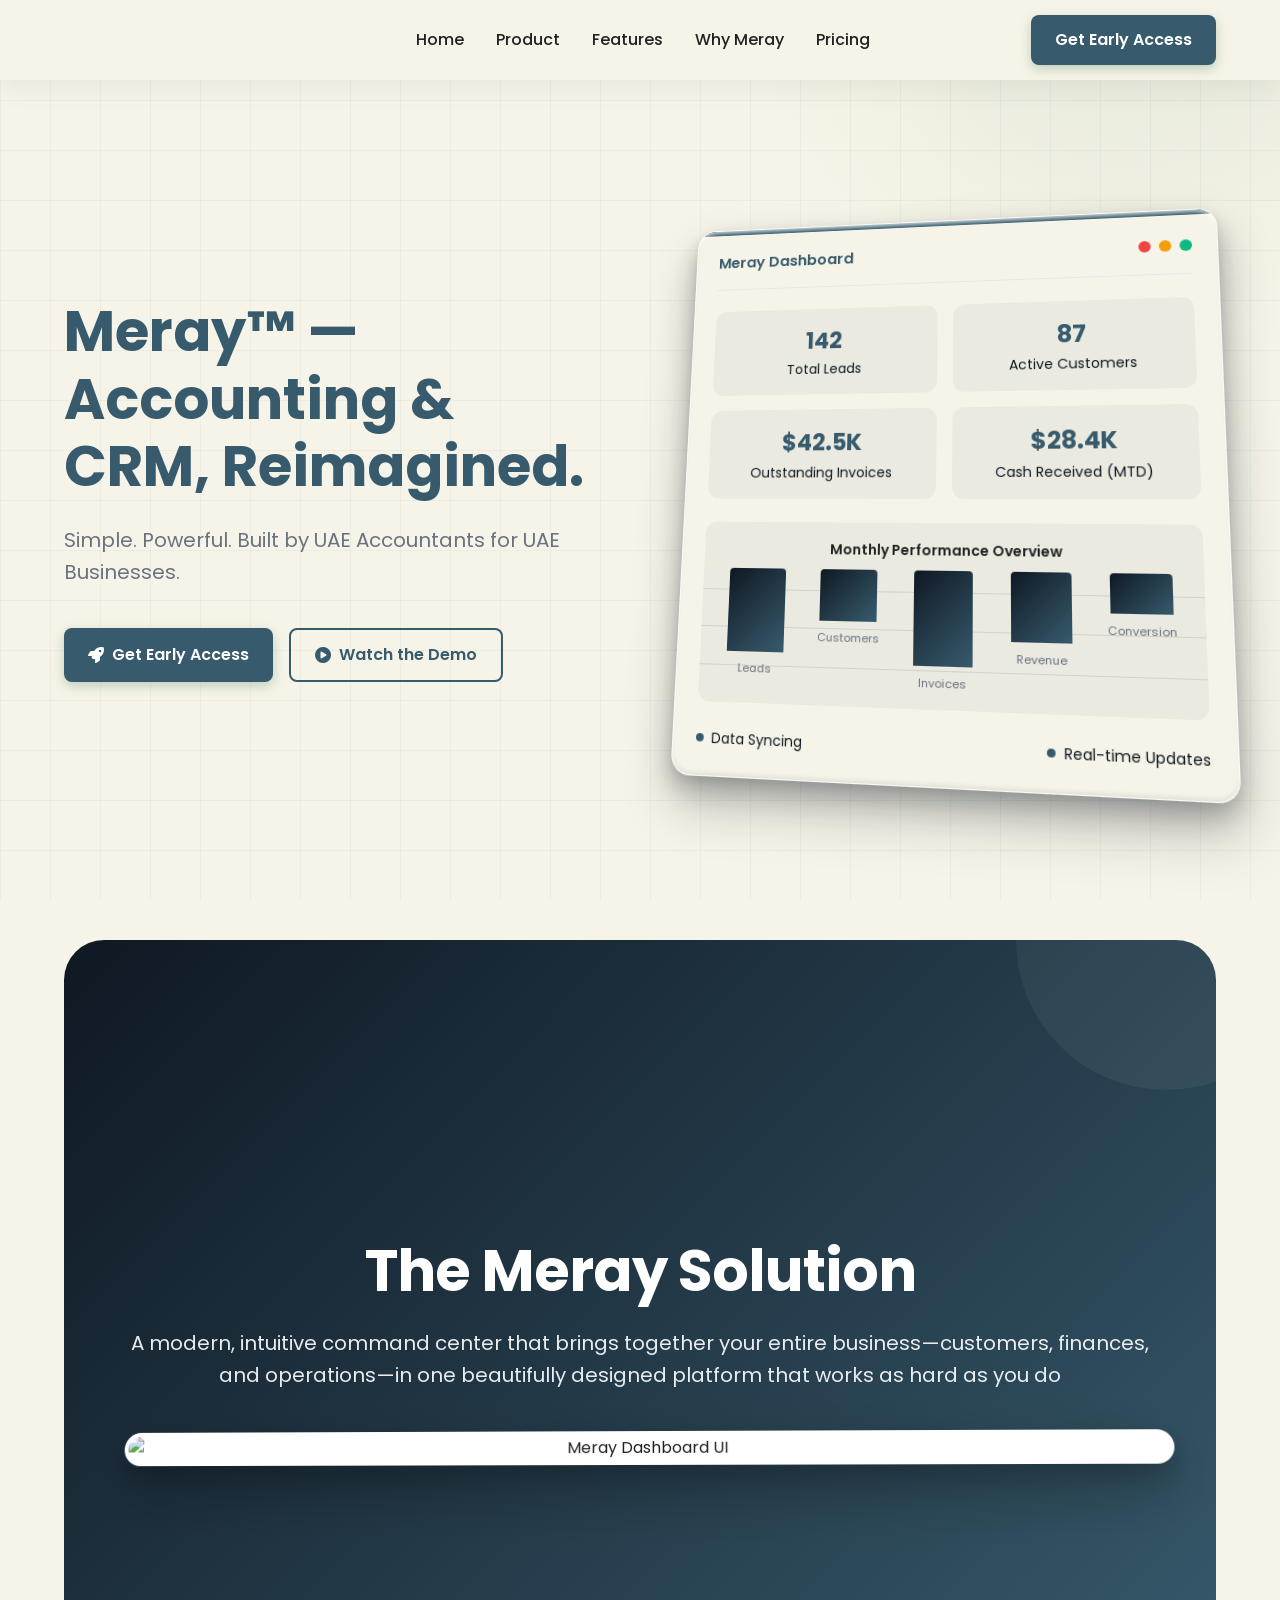
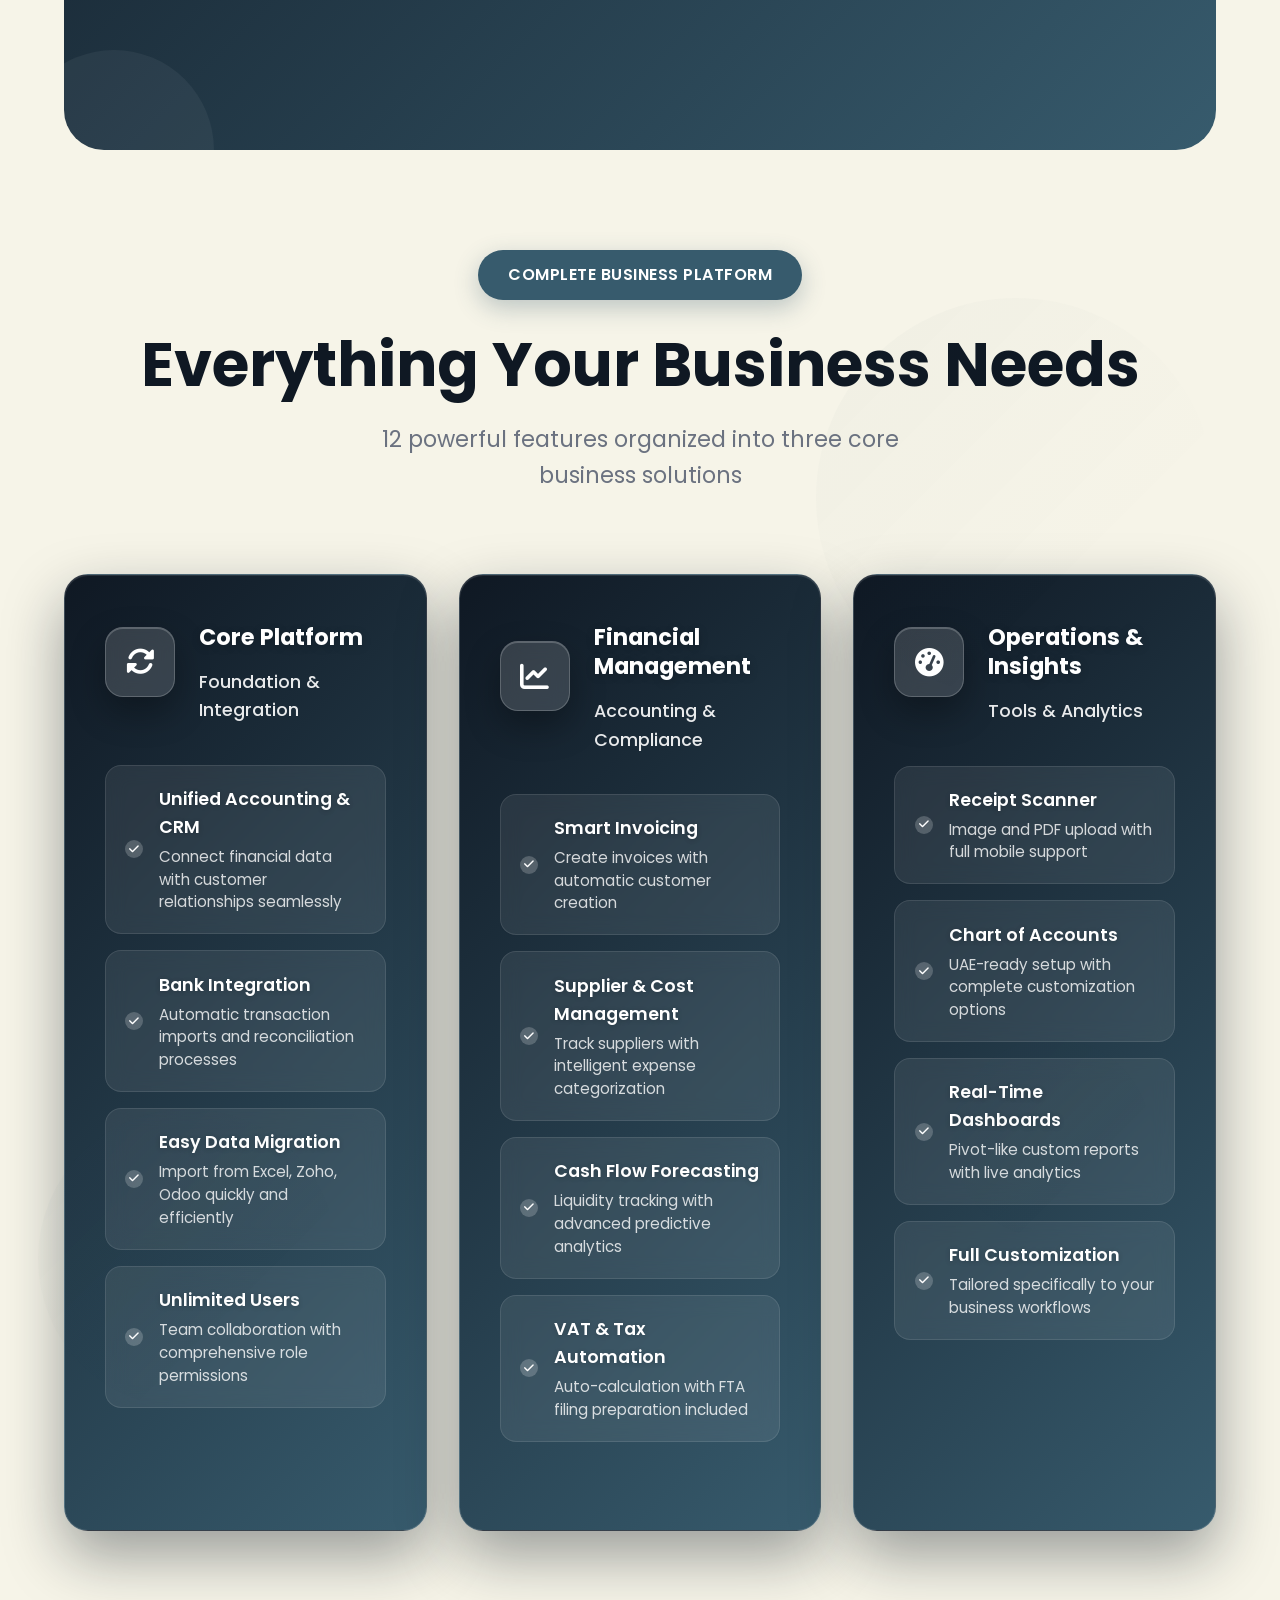
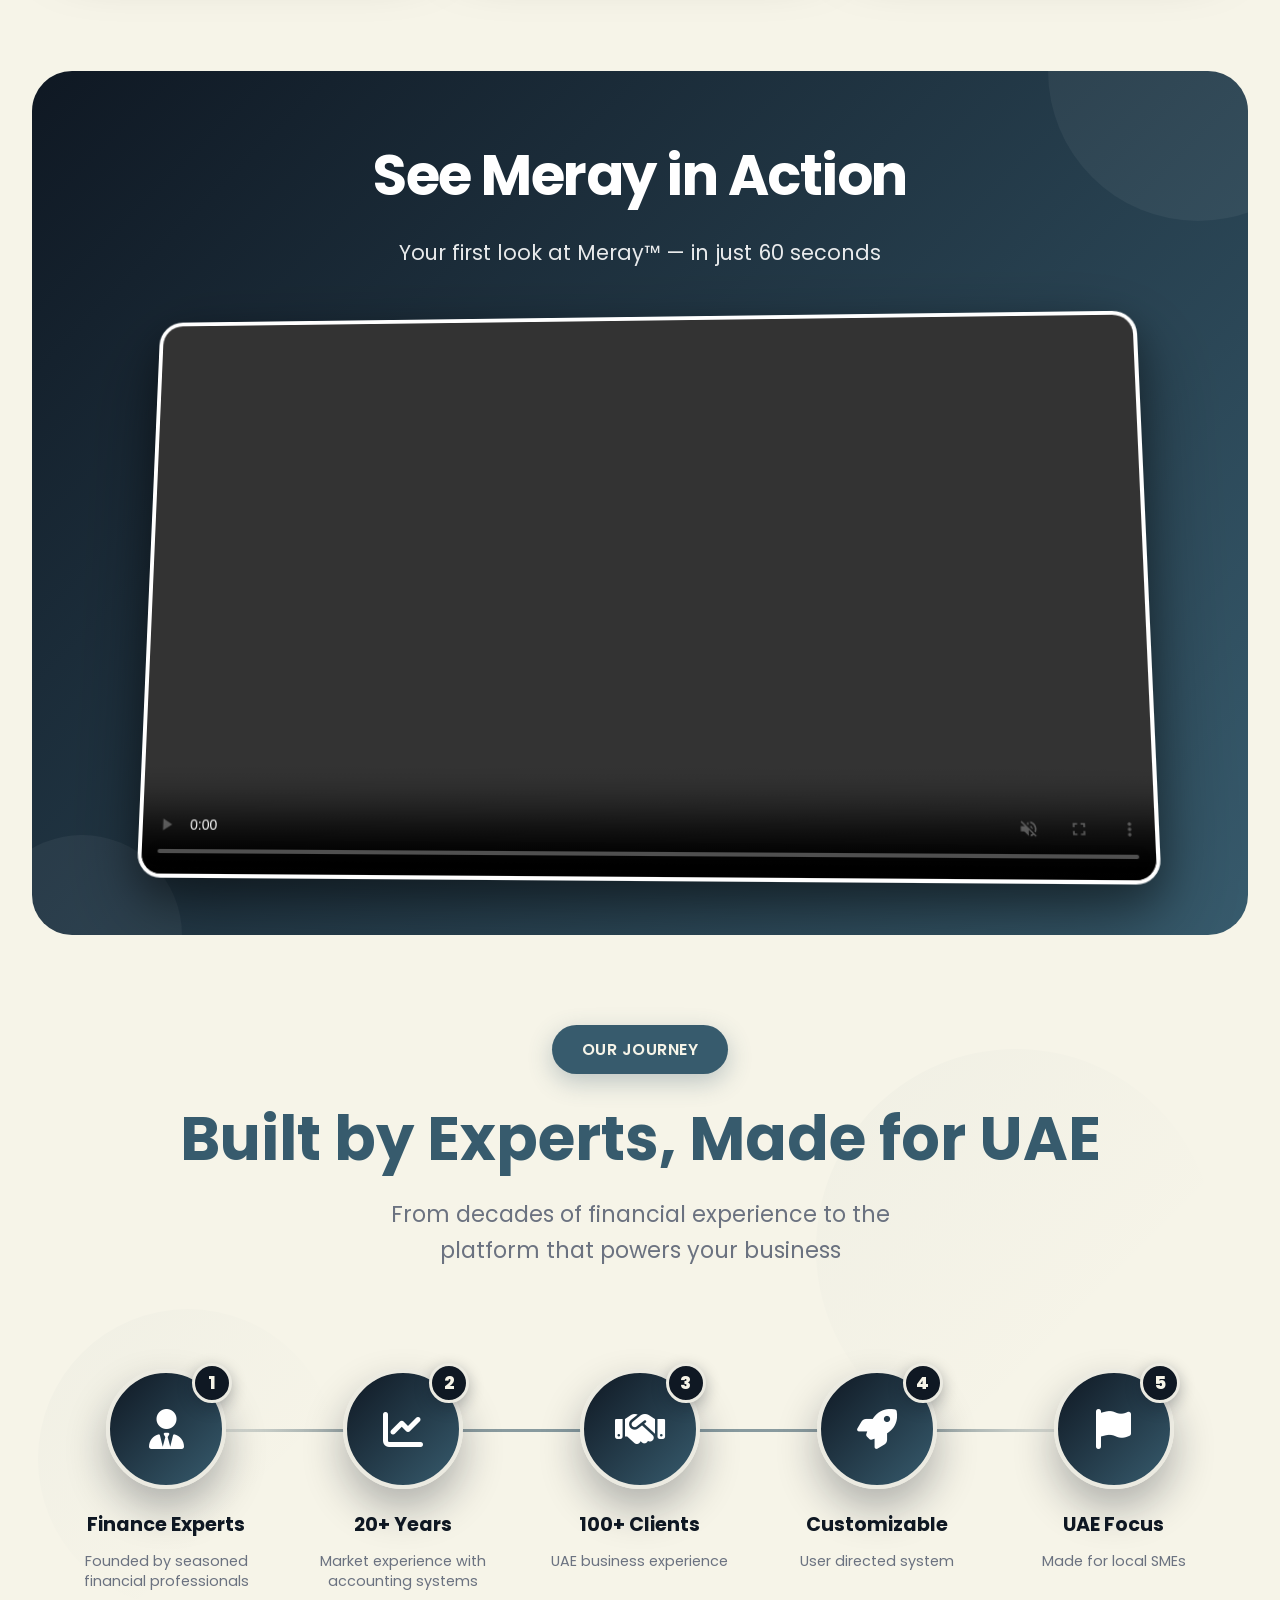
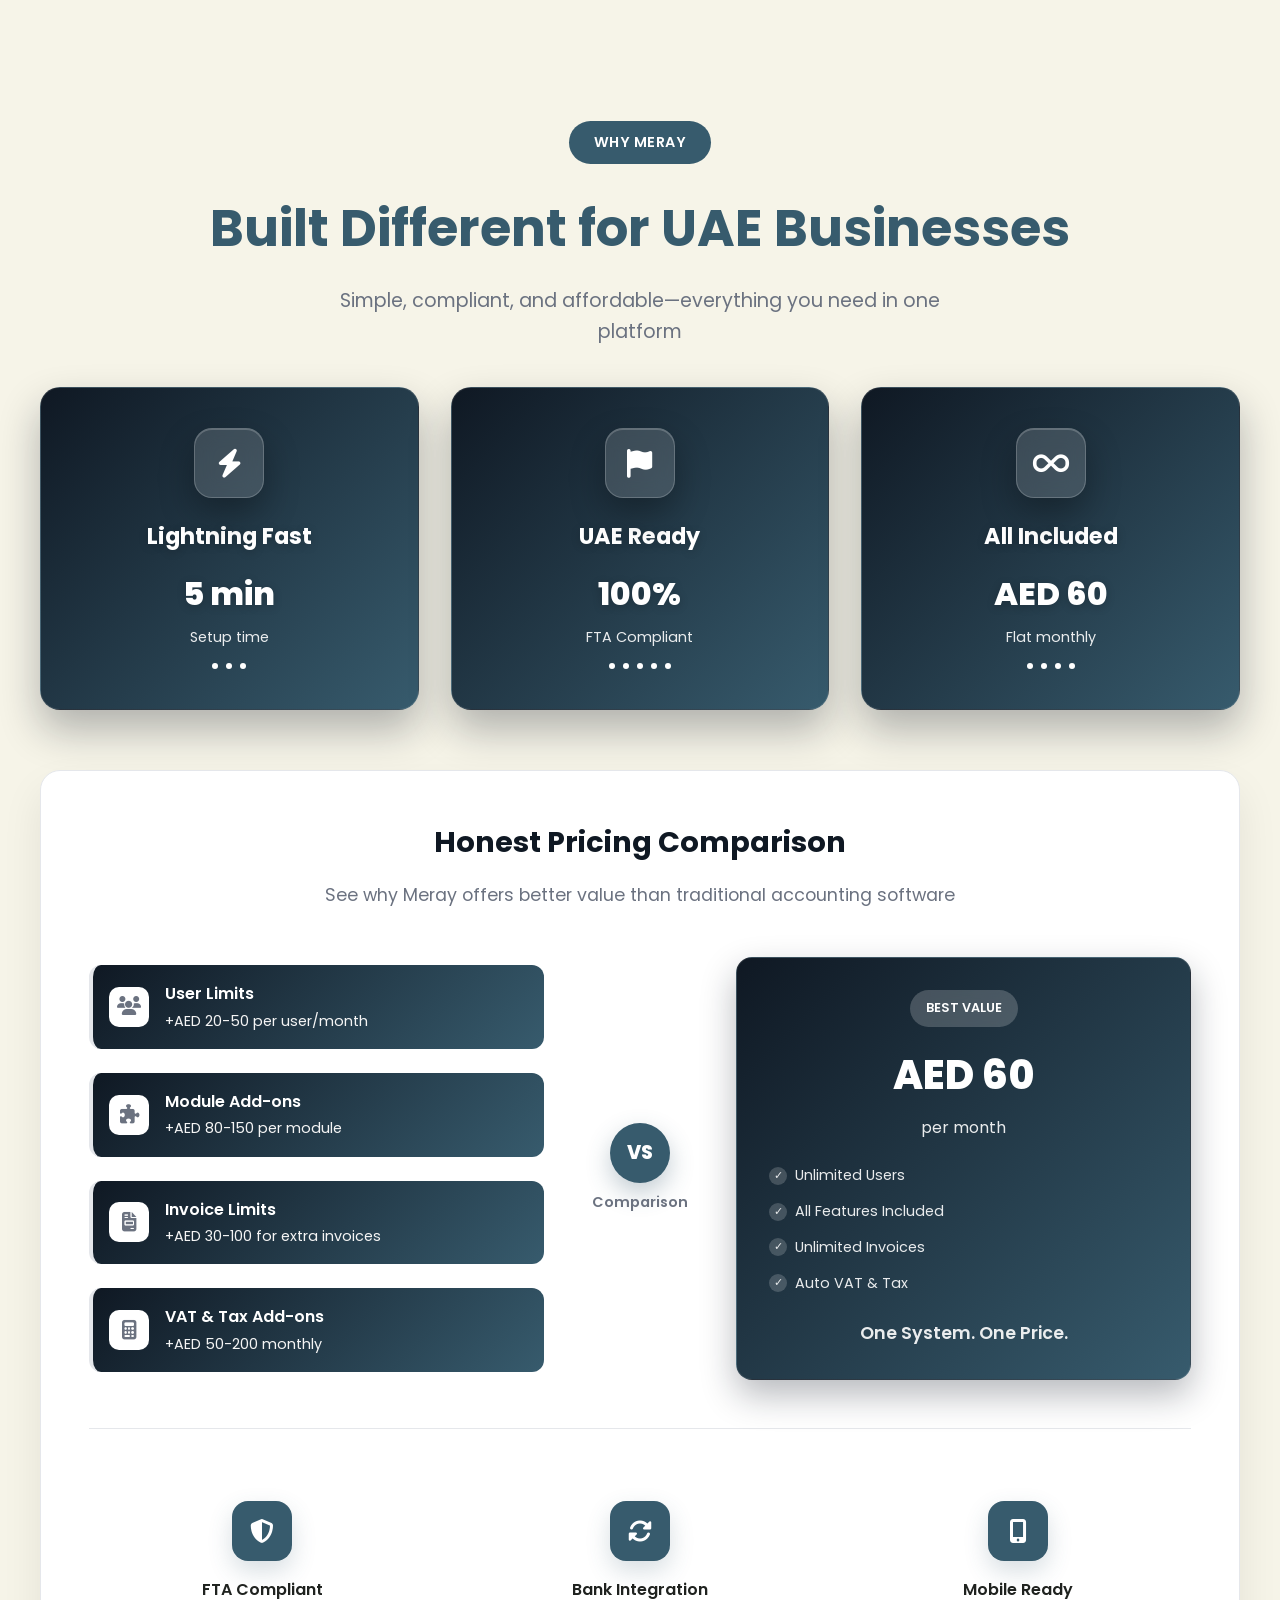
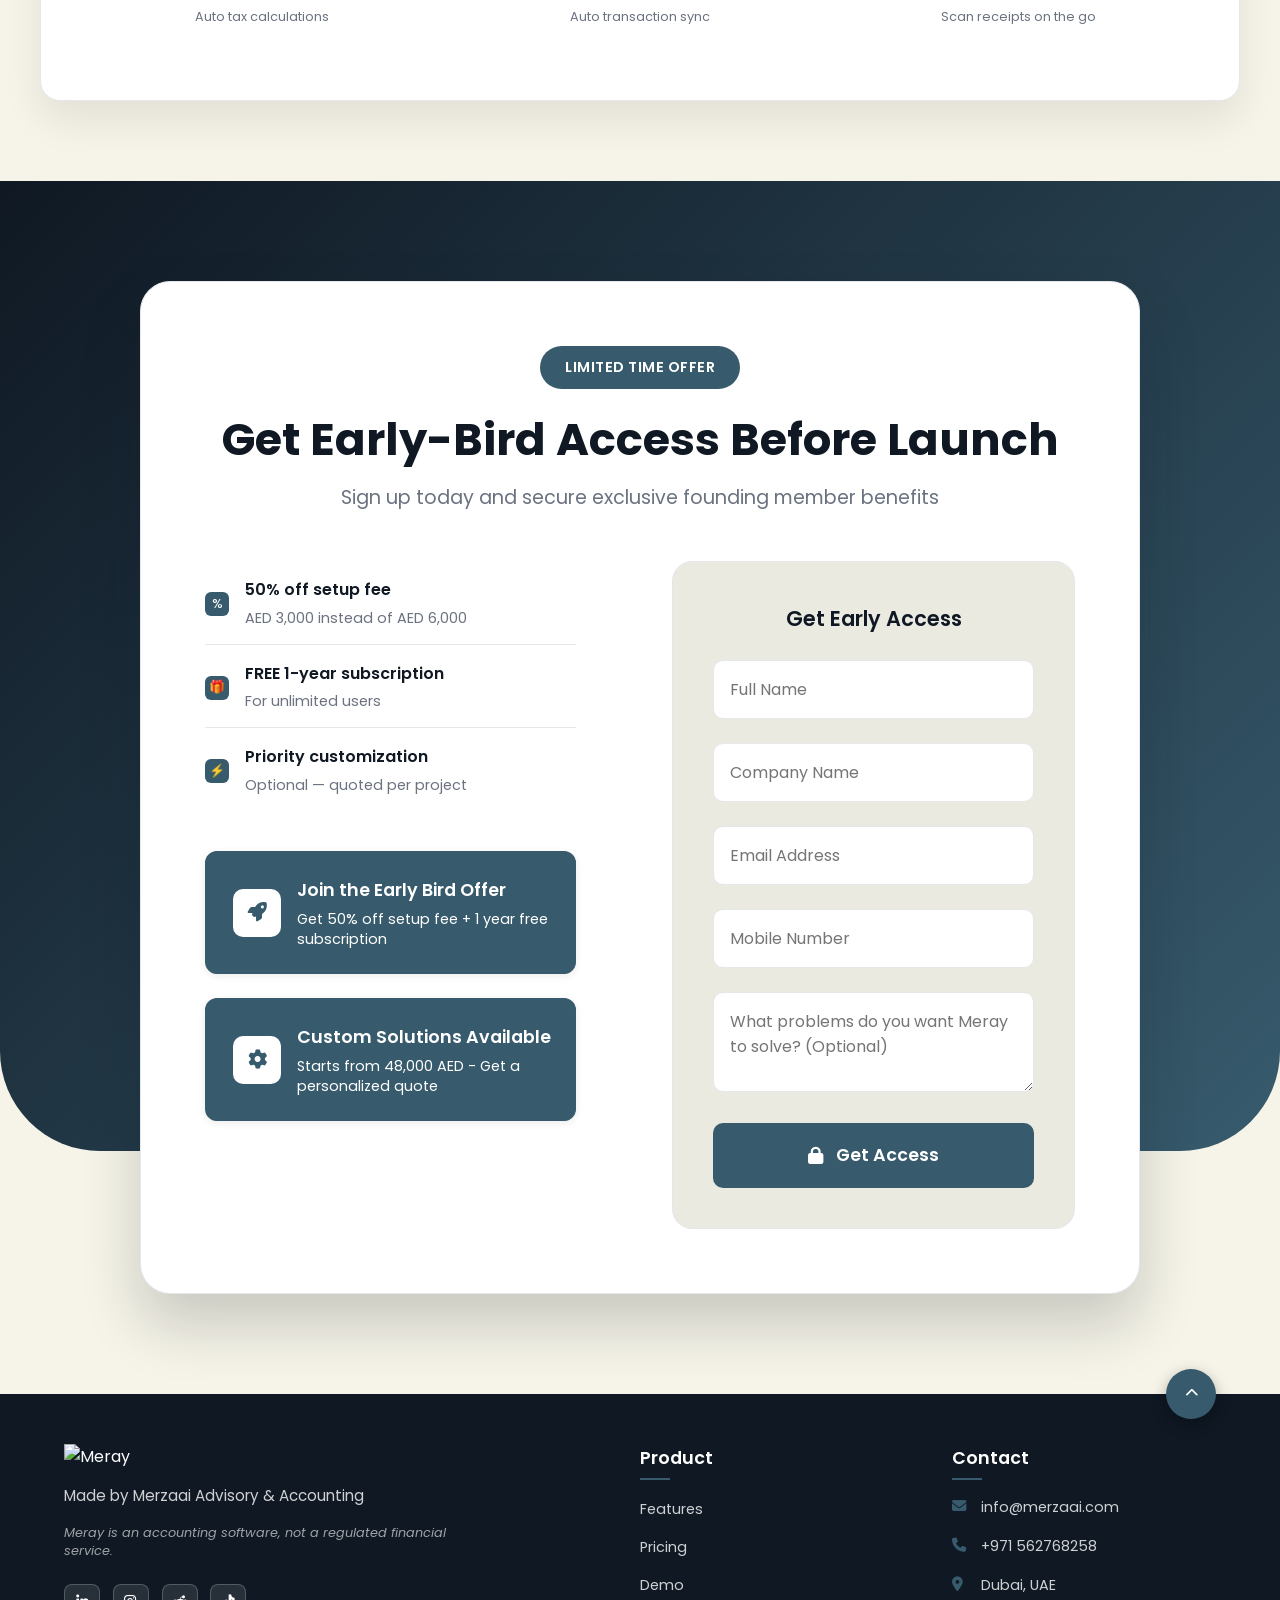
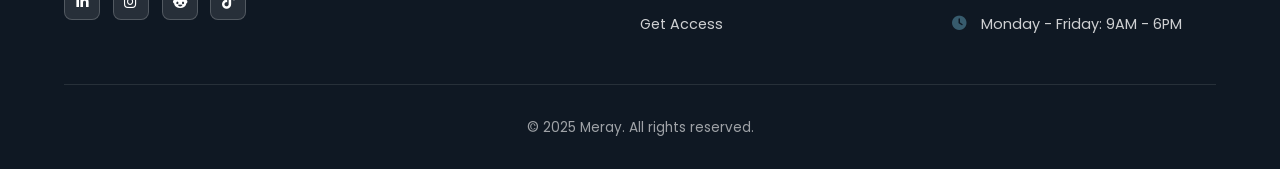
==== index.html @ e35086f7 "Add files via upload" ====
<!DOCTYPE html>
<html lang="en">
  <head>
    <meta charset="UTF-8" />
    <meta name="viewport" content="width=device-width, initial-scale=1.0" />
    <title>Meray™</title>
    <link
      rel="icon"
      type="image/png"
      href="Vintage Colorful Retro Vibes Typographic Product Brand Logo(1)(1).png"
    />

    <link rel="icon" type="image/png" href="Vintage Colorful Retro Vibes Typographic Product Brand Logo(1)(1).png">
<link rel="apple-touch-icon" href="Vintage Colorful Retro Vibes Typographic Product Brand Logo(1)(1).png">
    <link
      href="https://fonts.googleapis.com/css2?family=Poppins:wght@300;400;500;600;700&display=swap"
      rel="stylesheet"
    />
    <link
      rel="stylesheet"
      href="https://cdnjs.cloudflare.com/ajax/libs/font-awesome/6.4.0/css/all.min.css"
    />
    <style>
      :root {
        --primary: #375b6d;
        --primary-light: #4a636e;
        --primary-dark: #0f1823;
        --text: #1f221f;
        --text-light: #6b7280;
        --background: #f6f4e8;
        --background-alt: #ebeae1;
        --border: #e5e7eb;
        --shadow: 0 10px 25px rgba(0, 0, 0, 0.05);
        --shadow-lg: 0 20px 40px rgba(0, 0, 0, 0.1);
        --gradient: #375b6d;
      }

      * {
        margin: 0;
        padding: 0;
        box-sizing: border-box;
        font-family: "Poppins", sans-serif;
      }

      body {
        background-color: var(--background);
        color: var(--text);
        line-height: 1.6;
        overflow-x: hidden;
      }

      /* Header & Navigation */
      .navbar {
        position: fixed;
        top: 0;
        width: 100%;
        background: #f6f4e8;
        backdrop-filter: blur(10px);
        padding: 1rem 5%;
        display: flex;
        justify-content: space-between;
        align-items: center;
        z-index: 1000;
        box-shadow: var(--shadow);
        transition: all 0.3s ease;
        height: 80px;
      }

      .logo {
        display: flex;
        align-items: center;
        gap: 0.75rem;
        font-size: 1.5rem;
        font-weight: 700;
        color: var(--primary);
      }

      .logo-icon {
        width: 40px;
        height: 40px;
        background: var(--gradient);
        border-radius: 10px;
        display: flex;
        align-items: center;
        justify-content: center;
        color: white;
      }

      .nav-links {
        display: flex;
        gap: 2rem;
        align-items: center;
      }

      .nav-links a {
        text-decoration: none;
        color: var(--text);
        font-weight: 500;
        transition: color 0.3s;
        position: relative;
      }

      .nav-links a:after {
        content: "";
        position: absolute;
        bottom: -5px;
        left: 0;
        width: 0;
        height: 2px;
        background: var(--primary);
        transition: width 0.3s;
      }

      .nav-links a:hover:after {
        width: 100%;
      }

      .nav-links a:hover {
        color: var(--primary);
      }

      .auth-buttons {
        display: flex;
        gap: 1rem;
        align-items: center;
      }

      .btn {
        padding: 0.75rem 1.5rem;
        border-radius: 8px;
        font-weight: 600;
        text-decoration: none;
        transition: all 0.3s;
        cursor: pointer;
        border: none;
        display: inline-flex;
        align-items: center;
        gap: 0.5rem;
      }

      .btn-outline {
        background: transparent;
        border: 2px solid var(--primary);
        color: var(--primary);
      }

      .btn-outline:hover {
        background: var(--primary);
        color: white;
        transform: translateY(-2px);
      }

      .btn-primary {
        background: var(--gradient);
        color: white;
        box-shadow: 0 4px 12px rgba(61, 122, 86, 0.3);
      }

      .btn-primary:hover {
        transform: translateY(-2px);
        box-shadow: 0 6px 20px rgba(61, 122, 86, 0.4);
      }

      /* Hero Section */
      .hero {
        height: 100vh;
        padding: 0 5%;
        background: #f6f4e8;
        position: relative;
        overflow: hidden;
        display: flex;
        align-items: center;
        padding-top: 80px; /* Added to prevent navbar overlap */
      }

      .hero::before {
        content: "";
        position: absolute;
        top: -50%;
        right: -20%;
        width: 800px;
        height: 800px;
        background: radial-gradient(
          circle,
          rgba(61, 122, 86, 0.1) 0%,
          rgba(61, 122, 86, 0) 70%
        );
        border-radius: 50%;
      }

      .hero {
        position: relative;
        z-index: 0;
      }

      .hero-content {
        position: relative;
        z-index: 3;
      }

      .hero::after {
        content: "";
        position: absolute;
        top: 0;
        left: 0;
        width: 100%;
        height: 100%;
        background-image: linear-gradient(
            rgba(55, 91, 109, 0.1) 1px,
            transparent 1px
          ),
          linear-gradient(90deg, rgba(55, 91, 109, 0.1) 1px, transparent 1px);
        background-size: 50px 50px;
        opacity: 0.5;
        pointer-events: none;
        z-index: 1;
      }

      .hero-content {
        max-width: 1200px;
        margin: 0 auto;
        display: grid;
        grid-template-columns: 1fr 1fr;
        gap: 4rem;
        align-items: center;
        width: 100%;
      }

      .hero-text h1 {
        font-size: 3.5rem;
        font-weight: 700;
        line-height: 1.2;
        margin-bottom: 1.5rem;
        color: var(--primary);
      }

      .hero-text p {
        font-size: 1.25rem;
        color: var(--text-light);
        margin-bottom: 2.5rem;
      }

      .hero-buttons {
        display: flex;
        gap: 1rem;
        flex-wrap: wrap;
      }

      .hero-image {
        position: relative;
      }

      /* 3D Dashboard */
      .dashboard-container {
        perspective: 1000px;
        transform-style: preserve-3d;
      }

      .dashboard-preview {
        background: #f6f4e8;
        border-radius: 20px;
        padding: 1.5rem;
        box-shadow: 0 25px 50px rgba(15, 24, 35, 0.25),
          0 15px 30px rgba(15, 24, 35, 0.15), 0 10px 20px rgba(15, 24, 35, 0.1),
          0 5px 10px rgba(15, 24, 35, 0.05),
          inset 0 1px 0 rgba(255, 255, 255, 0.8);
        border: 1px solid rgba(255, 255, 255, 0.6);
        position: relative;
        overflow: hidden;
        transform: perspective(1000px) rotateY(-5deg) rotateX(5deg);
        transform-style: preserve-3d;
        animation: float3d 6s ease-in-out infinite;
      }

      @keyframes float3d {
        0%,
        100% {
          transform: perspective(1000px) rotateY(-5deg) rotateX(5deg)
            translateY(0);
          box-shadow: 0 25px 50px rgba(15, 24, 35, 0.25),
            0 15px 30px rgba(15, 24, 35, 0.15),
            0 10px 20px rgba(15, 24, 35, 0.1);
        }
        50% {
          transform: perspective(1000px) rotateY(-5deg) rotateX(5deg)
            translateY(-10px);
          box-shadow: 0 35px 70px rgba(15, 24, 35, 0.15),
            0 25px 45px rgba(15, 24, 35, 0.2),
            0 15px 25px rgba(15, 24, 35, 0.15);
        }
      }

      .dashboard-preview:before {
        content: "";
        position: absolute;
        top: 0;
        left: 0;
        width: 100%;
        height: 5px;
        background: var(--gradient);
      }

      .dashboard-preview::after {
        content: "";
        position: absolute;
        top: 0;
        left: 0;
        right: 0;
        bottom: 0;
        border-radius: 20px;
        box-shadow: inset 0 2px 4px rgba(255, 255, 255, 0.8),
          inset 0 -2px 4px rgba(15, 24, 35, 0.1);
        pointer-events: none;
        z-index: 1;
      }

      .dashboard-header {
        display: flex;
        justify-content: space-between;
        align-items: center;
        margin-bottom: 1.5rem;
        padding-bottom: 1rem;
        border-bottom: 1px solid var(--border);
        transform: translateZ(30px);
      }

      .dashboard-stats {
        display: grid;
        grid-template-columns: repeat(2, 1fr);
        gap: 1rem;
        margin-bottom: 1.5rem;
      }

      .stat-card {
        background: var(--background-alt);
        padding: 1rem;
        border-radius: 12px;
        text-align: center;
        transition: all 0.3s ease;
        animation: fadeInUp 0.5s ease-out forwards;
        opacity: 0;
        position: relative;
        overflow: hidden;
        cursor: default;
        z-index: 1;
        transform: translateZ(20px);
      }

      .stat-card:nth-child(1) {
        animation-delay: 0.2s;
      }
      .stat-card:nth-child(2) {
        animation-delay: 0.4s;
      }
      .stat-card:nth-child(3) {
        animation-delay: 0.6s;
      }
      .stat-card:nth-child(4) {
        animation-delay: 0.8s;
      }

      @keyframes fadeInUp {
        from {
          opacity: 0;
          transform: translateY(20px) translateZ(20px);
        }
        to {
          opacity: 1;
          transform: translateY(0) translateZ(20px);
        }
      }

      .stat-card:hover {
        transform: translateY(0) scale(1) translateZ(20px) !important;
        box-shadow: none !important;
        z-index: 1 !important;
      }

      .stat-card:hover::before {
        opacity: 0 !important;
      }

      .stat-value {
        font-size: 1.5rem;
        font-weight: 700;
        color: var(--primary);
        transition: all 0.3s ease;
      }

      .stat-card:hover .stat-value {
        transform: scale(1) !important;
        color: var(--primary) !important;
      }

      .stat-label {
        font-size: 0.875rem;
        color: var(--text-light);
        transition: all 0.3s ease;
      }

      /* .stat-card:hover .stat-label {
        color: var(--text-light) !important;
        font-weight: normal !important;
      } */

      /* Improved Bar Graph */
      .dashboard-graph {
        height: 180px;
        background: var(--background-alt);
        border-radius: 12px;
        margin-bottom: 1.5rem;
        position: relative;
        overflow: hidden;
        padding: 1rem;
        transform: translateZ(15px);
      }

      .graph-title {
        font-size: 0.875rem;
        font-weight: 600;
        color: var(--text);
        margin-bottom: 0.5rem;
        text-align: center;
      }

      .graph-container {
        display: flex;
        align-items: flex-end;
        justify-content: space-between;
        height: calc(100% - 30px);
        width: 100%;
      }

      .bar-container {
        display: flex;
        flex-direction: column;
        align-items: center;
        height: 100%;
        width: 18%;
      }

      .bar {
        width: 70%;
        background: linear-gradient(
          135deg,
          var(--primary-dark) 0%,
          var(--primary) 100%
        );
        border-radius: 4px 4px 0 0;
        transition: all 0.3s ease;
        position: relative;
        min-height: 10px;
        transform: translateZ(10px);
        pointer-events: auto; /* Ensure hover works with 3D */
      }
      /* 
      .bar:hover {
        transform: scaleY(1.05) translateZ(15px);
        filter: brightness(1.1);
        box-shadow: 0 0 12px rgba(45, 90, 65, 0.3);
      } */

      .bar-label {
        margin-top: 8px;
        font-size: 0.7rem;
        color: var(--text-light);
        text-align: center;
      }

      .bar-value {
        position: absolute;
        top: -25px;
        left: 50%;
        transform: translateX(-50%);
        font-size: 0.75rem;
        font-weight: 600;
        color: var(--primary);
        background: white;
        padding: 2px 6px;
        border-radius: 4px;
        box-shadow: 0 2px 4px rgba(0, 0, 0, 0.1);
        opacity: 0;
        transition: opacity 0.3s ease;
        white-space: nowrap;
      }

      /* .bar:hover .bar-value {
        opacity: 1;
      } */

      .graph-lines {
        position: absolute;
        top: 30px;
        left: 0;
        width: 100%;
        height: calc(100% - 30px);
        pointer-events: none;
      }

      .graph-line {
        position: absolute;
        width: 100%;
        height: 1px;
        background: rgba(0, 0, 0, 0.1);
      }

      .graph-line:nth-child(1) {
        top: 25%;
      }
      .graph-line:nth-child(2) {
        top: 50%;
      }
      .graph-line:nth-child(3) {
        top: 75%;
      }

      .y-axis-label {
        position: absolute;
        left: 5px;
        font-size: 0.7rem;
        color: var(--text-light);
      }

      .y-axis-label:nth-child(1) {
        top: 25%;
      }
      .y-axis-label:nth-child(2) {
        top: 50%;
      }
      .y-axis-label:nth-child(3) {
        top: 75%;
      }
      .y-axis-label:nth-child(4) {
        top: 95%;
      }

      .dashboard-activity {
        display: flex;
        justify-content: space-between;
        align-items: center;
        transform: translateZ(20px);
      }

      .activity-item {
        display: flex;
        align-items: center;
        gap: 0.5rem;
        font-size: 0.875rem;
        color: var(--text-light);
      }

      .activity-indicator {
        width: 8px;
        height: 8px;
        border-radius: 50%;
        background: var(--primary);
        animation: pulse 2s infinite;
      }

      @keyframes pulse {
        0%,
        100% {
          opacity: 1;
        }
        50% {
          opacity: 0.5;
        }
      }

      /* Tooltip */
      .tooltip {
        position: absolute;
        background: rgba(0, 0, 0, 0.8);
        color: white;
        padding: 8px 12px;
        border-radius: 6px;
        font-size: 0.8rem;
        pointer-events: none;
        opacity: 0;
        transition: opacity 0.3s;
        z-index: 1000;
      }

      /* Hero Section Responsive Styles */
      @media (max-width: 1200px) {
        .hero-content {
          grid-template-columns: 1fr;
          gap: 3rem;
          text-align: center;
        }

        .hero-text h1 {
          margin-top: 50px;
          font-size: 3rem;
        }

        .hero-buttons {
          justify-content: center;
        }
      }

      @media (max-width: 1024px) {
        .hero {
          padding: 0 3%;
          height: auto;
          min-height: 100vh;
        }

        .hero-text h1 {
          font-size: 2.8rem;
        }

        .hero-text p {
          font-size: 1.1rem;
        }

        .dashboard-preview {
          max-width: 500px;
          margin: 0 auto;
          transform: none;
          animation: float 6s ease-in-out infinite;
        }
      }

      @media (max-width: 768px) {
        .hero {
          padding: 80px 4% 40px;
          height: auto;
          min-height: 100vh;
        }

        .hero-content {
          gap: 2rem;
        }

        .hero-text {
          padding-top: 1rem;
        }

        .hero-text h1 {
          font-size: 2.2rem;
          margin-bottom: 1rem;
          line-height: 1.3;
        }

        .hero-text p {
          font-size: 1rem;
          margin-bottom: 2rem;
          line-height: 1.5;
        }

        .hero-buttons {
          flex-direction: column;
          align-items: center;
          gap: 1rem;
        }

        .hero-buttons .btn {
          width: 100%;
          max-width: 280px;
          justify-content: center;
        }

        .dashboard-preview {
          margin: 1rem 0;
          padding: 1.2rem;
          border-radius: 16px;
          box-shadow: 0 15px 30px rgba(15, 24, 35, 0.15),
            0 8px 20px rgba(15, 24, 35, 0.1);
        }

        .dashboard-stats {
          grid-template-columns: repeat(2, 1fr);
          gap: 1rem;
          margin-bottom: 1.5rem;
        }

        .stat-card {
          padding: 1rem 0.8rem;
          border-radius: 10px;
        }

        .dashboard-graph {
          height: 140px;
          padding: 1rem;
          margin-bottom: 1.5rem;
        }

        .dashboard-activity {
          padding-top: 0.5rem;
        }
      }

      @media (max-width: 480px) {
        .hero {
          padding: 70px 3% 30px;
        }

        .hero-text {
          padding-top: 0.5rem;
        }

        .hero-text h1 {
          font-size: 1.9rem;
          margin-bottom: 0.8rem;
        }

        .hero-text p {
          font-size: 0.95rem;
          margin-bottom: 1.8rem;
          padding: 0 0.5rem;
        }

        .dashboard-preview {
          margin: 0.8rem 0;
          padding: 1rem;
          border-radius: 14px;
        }

        .dashboard-stats {
          gap: 0.8rem;
          margin-bottom: 1.2rem;
        }

        .stat-card {
          padding: 0.8rem 0.6rem;
        }

        .stat-value {
          font-size: 1.2rem;
        }

        .stat-label {
          font-size: 0.75rem;
        }

        .dashboard-graph {
          height: 120px;
          padding: 0.8rem;
          margin-bottom: 1.2rem;
        }

        .graph-title {
          font-size: 0.75rem;
          margin-bottom: 0.3rem;
        }

        .bar-label {
          font-size: 0.6rem;
          margin-top: 4px;
        }

        .dashboard-activity {
          flex-direction: column;
          gap: 0.6rem;
          align-items: flex-start;
        }

        .activity-item {
          font-size: 0.75rem;
        }
      }

      /* Extra small devices */
      @media (max-width: 360px) {
        .hero {
          padding: 60px 2% 20px;
        }

        .hero-text h1 {
          font-size: 1.7rem;
        }

        .dashboard-preview {
          padding: 0.8rem;
        }

        .dashboard-stats {
          grid-template-columns: 1fr;
        }
      }

      /* Remove 3D effects on mobile for better performance */
      @media (max-width: 1024px) {
        .dashboard-container {
          perspective: none;
        }

        .dashboard-preview,
        .stat-card,
        .dashboard-header,
        .dashboard-graph,
        .dashboard-activity,
        .bar {
          transform: none !important;
        }

        .stat-card:hover,
        .bar:hover {
          transform: none !important;
        }
      }

      /* Adjust hero background patterns for mobile */
      @media (max-width: 768px) {
        .hero::before {
          width: 400px;
          height: 400px;
          top: -20%;
          right: -30%;
        }

        .hero::after {
          background-size: 30px 30px;
        }
      }

      /* Add floating animation for mobile */
      @keyframes float {
        0%,
        100% {
          transform: translateY(0);
          box-shadow: 0 15px 30px rgba(15, 24, 35, 0.15),
            0 8px 20px rgba(15, 24, 35, 0.1);
        }
        50% {
          transform: translateY(-10px);
          box-shadow: 0 25px 50px rgba(15, 24, 35, 0.2),
            0 15px 30px rgba(15, 24, 35, 0.15);
        }
      }

      /* Mobile Menu */
      .mobile-menu-btn {
        display: none;
        background: none;
        border: none;
        font-size: 1.5rem;
        color: var(--text);
        cursor: pointer;
      }

      @media (max-width: 768px) {
        .mobile-menu-btn {
          display: block;
        }

        .nav-links.active {
          display: flex;
          flex-direction: column;
          position: absolute;
          top: 100%;
          left: 0;
          width: 100%;
          background: white;
          padding: 2rem;
          box-shadow: var(--shadow-lg);
        }
      }
    </style>
  </head>
  <body>
    <!-- Navigation -->

    <style>
      /* Mobile Navigation Styles */
      .mobile-nav-overlay {
        display: none;
        position: fixed;
        top: 0;
        left: 0;
        width: 100%;
        height: 100%;
        background: rgba(0, 0, 0, 0.5);
        z-index: 999;
        opacity: 0;
        transition: opacity 0.3s ease;
      }

      .mobile-nav-drawer {
        position: fixed;
        top: 0;
        left: -300px;
        width: 280px;
        height: 100%;
        background: #f6f4e8;
        box-shadow: 2px 0 10px rgba(0, 0, 0, 0.1);
        z-index: 1000;
        transition: left 0.3s ease;
        overflow-y: auto;
        padding: 20px;
      }

      .mobile-nav-drawer.active {
        left: 0;
      }

      .mobile-nav-overlay.active {
        display: block;
        opacity: 1;
      }

      .mobile-nav-header {
        display: flex;
        justify-content: space-between;
        align-items: center;
        margin-bottom: 30px;
        padding-bottom: 15px;
        border-bottom: 1px solid var(--border);
      }

      .mobile-logo {
        display: flex;
        align-items: center;
        gap: 10px;
      }

      .mobile-logo img {
        width: 140px;
      }

      .mobile-close-btn {
        background: none;
        border: none;
        font-size: 1.5rem;
        color: var(--text);
        cursor: pointer;
        padding: 5px;
        transition: color 0.3s;
      }

      .mobile-close-btn:hover {
        color: var(--primary);
      }

      .mobile-nav-links {
        display: flex;
        flex-direction: column;
        gap: 15px;
        margin-bottom: 30px;
      }

      .mobile-nav-links a {
        text-decoration: none;
        color: var(--text);
        font-weight: 500;
        padding: 12px 15px;
        border-radius: 8px;
        transition: all 0.3s;
        display: flex;
        align-items: center;
        gap: 10px;
      }

      .mobile-nav-links a i {
        width: 20px;
        text-align: center;
      }

      .mobile-nav-links a:hover {
        background: rgba(55, 91, 109, 0.1);
        color: var(--primary);
      }

      .mobile-auth-buttons {
        display: flex;
        flex-direction: column;
        gap: 15px;
        margin-top: 20px;
      }

      .mobile-auth-buttons .btn {
        width: 100%;
        justify-content: center;
        padding: 12px;
      }

      /* Hide laptop navbar on mobile */
      @media (max-width: 768px) {
        .nav-links,
        .auth-buttons {
          display: none !important;
        }

        .mobile-menu-btn {
          display: block;
        }
      }

      @media (min-width: 769px) {
        .mobile-nav-overlay,
        .mobile-nav-drawer {
          display: none !important;
        }
      }
    </style>

    <!-- Mobile Navigation HTML -->
    <div class="mobile-nav-overlay" id="mobileNavOverlay"></div>

    <div class="mobile-nav-drawer" id="mobileNavDrawer">
      <div class="mobile-nav-header">
        <div class="mobile-logo">
          <img
            src="Vintage Colorful Retro Vibes Typographic Product Brand Logo(1)(1).png"
            alt="Meray"
          />
        </div>
        <button class="mobile-close-btn" id="mobileCloseBtn">
          <i class="fas fa-times"></i>
        </button>
      </div>

      <div class="mobile-nav-links">
        <a href="#hero">
          <i class="fas fa-home"></i>
          Home
        </a>
        <a href="#product-overview">
          <i class="fas fa-eye"></i>
          Product
        </a>
        <a href="#features">
          <i class="fas fa-rocket"></i>
          Features
        </a>
        <a href="#why-meray">
          <i class="fas fa-trophy"></i>
          Why Meray
        </a>
        <a href="#pricing">
          <i class="fas fa-tag"></i>
          Pricing
        </a>
      </div>

      <div class="mobile-auth-buttons">
        <a href="dashboard.html" class="btn btn-outline">
          <i class="fas fa-sign-in-alt"></i>
          Sign In
        </a>
        <a href="#cta" class="btn btn-primary">
          <i class="fas fa-rocket"></i>
          Get Started
        </a>
      </div>
    </div>

    <script>
      // Mobile Navigation Functionality
      document.addEventListener("DOMContentLoaded", function () {
        const mobileMenuBtn = document.querySelector(".mobile-menu-btn");
        const mobileCloseBtn = document.getElementById("mobileCloseBtn");
        const mobileNavOverlay = document.getElementById("mobileNavOverlay");
        const mobileNavDrawer = document.getElementById("mobileNavDrawer");

        // Open mobile menu
        mobileMenuBtn.addEventListener("click", function () {
          mobileNavDrawer.classList.add("active");
          mobileNavOverlay.classList.add("active");
          document.body.style.overflow = "hidden";
        });

        // Close mobile menu
        function closeMobileMenu() {
          mobileNavDrawer.classList.remove("active");
          mobileNavOverlay.classList.remove("active");
          document.body.style.overflow = "";
        }

        mobileCloseBtn.addEventListener("click", closeMobileMenu);
        mobileNavOverlay.addEventListener("click", closeMobileMenu);

        // Close menu when clicking on a link
        const mobileNavLinks = document.querySelectorAll(
          ".mobile-nav-links a, .mobile-auth-buttons a"
        );
        mobileNavLinks.forEach((link) => {
          link.addEventListener("click", closeMobileMenu);
        });

        // Close menu on escape key
        document.addEventListener("keydown", function (e) {
          if (
            e.key === "Escape" &&
            mobileNavDrawer.classList.contains("active")
          ) {
            closeMobileMenu();
          }
        });
      });
    </script>
    <nav class="navbar">
      <div class="logo">
        <style>
          .logoimg {
            width: 190px;
          }
        </style>
        <img
          src="Vintage Colorful Retro Vibes Typographic Product Brand Logo(1)(1).png"
          alt=""
          srcset=""
          class="logoimg"
        />
      </div>

      <button class="mobile-menu-btn">
        <i class="fas fa-bars"></i>
      </button>

      <div class="nav-links">
        <a href="#hero">Home</a>
        <a href="#product-overview">Product</a>
        <a href="#features">Features</a>
        <a href="#why-meray">Why Meray</a>
        <a href="#pricing">Pricing</a>
      </div>

      <div class="auth-buttons">
        <!-- <a href="dashboard.html" class="btn btn-outline">Sign In</a> -->
        <a href="#early-bird-cta" class="btn btn-primary">Get Early Access</a>
      </div>
    </nav>

    <style></style>
    <!-- Hero Section -->
    <section class="hero" id="hero">
      <div class="hero-texture"></div>
      <div class="hero-content">
        <div class="hero-text">
          <h1>Meray™ — Accounting & CRM, Reimagined.</h1>
          <p>Simple. Powerful. Built by UAE Accountants for UAE Businesses.</p>
          <div class="hero-buttons">
            <a href="#early-bird-cta" class="btn btn-primary">
              <i class="fas fa-rocket"></i>
              Get Early Access
            </a>
            <a href="#demo" class="btn btn-outline" style="">
              <i class="fas fa-play-circle"></i>
              Watch the Demo
            </a>
          </div>
        </div>
        <div class="hero-image">
          <div class="dashboard-container">
            <div class="dashboard-preview">
              <div class="dashboard-header">
                <div style="font-weight: 600; color: var(--primary)">
                  Meray Dashboard
                </div>
                <div style="display: flex; gap: 0.5rem">
                  <div
                    style="
                      width: 12px;
                      height: 12px;
                      border-radius: 50%;
                      background: #ef4444;
                    "
                  ></div>
                  <div
                    style="
                      width: 12px;
                      height: 12px;
                      border-radius: 50%;
                      background: #f59e0b;
                    "
                  ></div>
                  <div
                    style="
                      width: 12px;
                      height: 12px;
                      border-radius: 50%;
                      background: #10b981;
                    "
                  ></div>
                </div>
              </div>
              <div class="dashboard-stats" style="z-index: 39">
                <div
                  class="stat-card"
                  data-info="Total number of potential customers in your pipeline"
                  style="z-index: 39"
                >
                  <div class="stat-value">142</div>
                  <div class="stat-label" style="color: var(--primary-dark)">
                    Total Leads
                  </div>
                </div>
                <div
                  class="stat-card"
                  data-info="Currently active customer accounts"
                >
                  <div class="stat-value">87</div>
                  <div class="stat-label" style="color: var(--primary-dark)">
                    Active Customers
                  </div>
                </div>
                <div
                  class="stat-card"
                  data-info="Total value of unpaid invoices"
                >
                  <div class="stat-value">$42.5K</div>
                  <div class="stat-label" style="color: var(--primary-dark)">
                    Outstanding Invoices
                  </div>
                </div>
                <div class="stat-card" data-info="Cash received this month">
                  <div class="stat-value">$28.4K</div>
                  <div class="stat-label" style="color: var(--primary-dark)">
                    Cash Received (MTD)
                  </div>
                </div>
              </div>
              <div class="dashboard-graph">
                <div class="graph-title">Monthly Performance Overview</div>
                <div class="graph-lines">
                  <div class="graph-line"></div>
                  <div class="graph-line"></div>
                  <div class="graph-line"></div>
                </div>
                <div class="graph-container">
                  <div class="bar-container">
                    <div class="bar" data-value="142" style="height: 71%">
                      <!-- <div class="bar-value" style="color: var(--primary-dark);">142 Leads</div> -->
                    </div>
                    <div class="bar-label">Leads</div>
                  </div>
                  <div class="bar-container">
                    <div class="bar" data-value="87" style="height: 43.5%">
                      <!-- <div class="bar-value">87 Customers</div> -->
                    </div>
                    <div class="bar-label">Customers</div>
                  </div>
                  <div class="bar-container">
                    <div class="bar" data-value="42.5" style="height: 85%">
                      <!-- <div class="bar-value">$42.5K</div> -->
                    </div>
                    <div class="bar-label">Invoices</div>
                  </div>
                  <div class="bar-container">
                    <div class="bar" data-value="28.4" style="height: 56.8%">
                      <!-- <div class="bar-value">$28.4K</div> -->
                    </div>
                    <div class="bar-label">Revenue</div>
                  </div>
                  <div class="bar-container">
                    <div class="bar" data-value="65" style="height: 32.5%">
                      <!-- <div class="bar-value">65% Rate</div> -->
                    </div>
                    <div class="bar-label">Conversion</div>
                  </div>
                </div>
              </div>
              <div class="dashboard-activity">
                <div class="activity-item">
                  <div class="activity-indicator"></div>
                  <span style="color: var(--primary-dark)">Data Syncing</span>
                </div>
                <div class="activity-item">
                  <div class="activity-indicator"></div>
                  <span style="color: var(--primary-dark)"
                    >Real-time Updates</span
                  >
                </div>
              </div>
            </div>
          </div>
        </div>
      </div>
    </section>

    <style>
      .product-overview {
        min-height: 90vh;
        width: 90%;
        display: flex;
        align-items: center;
        justify-content: center;
        padding: 80px 4vw;
        background: linear-gradient(
          135deg,
          var(--primary-dark) 0%,
          var(--primary) 100%
        );
        margin: 40px auto 0;
        position: relative;
        overflow: hidden;
        border-radius: 40px;
      }

      .po-wrapper {
        text-align: center;
        width: 100%;
        max-width: 1100px;
        position: relative;
        z-index: 2;
      }

      .product-overview h2 {
        font-size: 3.6rem;
        font-weight: 700;
        letter-spacing: -1px;
        margin-bottom: 10px;
        color: white;
      }

      .product-overview .tagline {
        font-size: 1.25rem;
        color: rgba(255, 255, 255, 0.9);
        margin-bottom: 40px;
        line-height: 1.6;
      }

      .dashboard-frame {
        width: 100%;
        max-width: 1050px;
        margin: 0 auto;
        border-radius: 22px;
        overflow: hidden;
        background: #fff;
        border: 4px solid rgba(255, 255, 255, 0.3);
        box-shadow: 0 25px 60px rgba(0, 0, 0, 0.3),
          0 12px 25px rgba(0, 0, 0, 0.2);
        transition: transform 0.6s ease, box-shadow 0.6s ease,
          border-color 0.6s ease;
        transform: perspective(1000px) rotateX(5deg) rotateY(-2deg);
        transform-style: preserve-3d;
      }

      .dashboard-frame:hover {
        transform: perspective(1000px) rotateX(2deg) rotateY(-1deg)
          translateY(-10px);
        border-color: rgba(255, 255, 255, 0.5);
        box-shadow: 0 35px 80px rgba(0, 0, 0, 0.4),
          0 20px 40px rgba(0, 0, 0, 0.3);
      }

      .dashboard-frame img {
        width: 100%;
        display: block;
        object-fit: cover;
        transform: translateZ(20px);
      }

      .hero-background {
        position: absolute;
        top: 0;
        left: 0;
        width: 100%;
        height: 100%;
        pointer-events: none;
        z-index: 1;
      }

      .bg-circle {
        position: absolute;
        border-radius: 50%;
        background: rgba(255, 255, 255, 0.05);
      }

      .circle-1 {
        width: 300px;
        height: 300px;
        top: -150px;
        right: -100px;
      }

      .circle-2 {
        width: 200px;
        height: 200px;
        bottom: -100px;
        left: -50px;
      }
    </style>

    <section class="product-overview" id="product-overview">
      <div class="hero-background">
        <div class="bg-circle circle-1"></div>
        <div class="bg-circle circle-2"></div>
      </div>

      <div class="po-wrapper">
        <h2>The Meray Solution</h2>
        <p class="tagline">
          A modern, intuitive command center that brings together your entire
          business—customers, finances, and operations—in one beautifully
          designed platform that works as hard as you do
        </p>

        <div class="dashboard-frame">
          <img
            src="Screenshot 2025-11-18 122922.png"
            alt="Meray Dashboard UI"
          />
        </div>
      </div>
    </section>

    <style>
      .book-features {
        padding: 100px 5%;
        background: var(--background);
        position: relative;
        overflow: hidden;
      }

      .book-container {
        max-width: 1400px;
        margin: 0 auto;
      }

      .book-header {
        text-align: center;
        margin-bottom: 80px;
      }

      .book-badge {
        display: inline-block;
        background: var(--primary);
        color: white;
        padding: 12px 30px;
        border-radius: 25px;
        font-size: 1rem;
        font-weight: 600;
        margin-bottom: 2rem;
        letter-spacing: 0.5px;
        box-shadow: 0 8px 25px rgba(55, 91, 109, 0.3);
      }

      .book-title {
        font-size: 3.8rem;
        font-weight: 700;
        color: var(--primary-dark);
        margin-bottom: 1.5rem;
        line-height: 1.1;
      }

      .book-subtitle {
        font-size: 1.4rem;
        color: var(--text-light);
        line-height: 1.6;
        max-width: 600px;
        margin: 0 auto;
      }

      .book-cards {
        display: grid;
        grid-template-columns: repeat(3, 1fr);
        gap: 2rem;
        perspective: 1000px;
      }

      .book-card {
        background: linear-gradient(
          135deg,
          var(--primary-dark) 0%,
          var(--primary) 100%
        );
        border-radius: 24px;
        padding: 3rem 2.5rem;
        box-shadow: 0 25px 60px rgba(15, 24, 35, 0.4),
          inset 0 1px 0 rgba(255, 255, 255, 0.1);
        border: 1px solid rgba(255, 255, 255, 0.15);
        transition: all 0.4s cubic-bezier(0.23, 1, 0.32, 1);
        position: relative;
        overflow: hidden;
        transform-style: preserve-3d;
      }

      .book-card::before {
        content: "";
        position: absolute;
        top: 0;
        left: 0;
        width: 100%;
        height: 100%;
        background: linear-gradient(
          45deg,
          transparent 30%,
          rgba(255, 255, 255, 0.1) 50%,
          transparent 70%
        );
        opacity: 0;
        transition: opacity 0.6s ease;
      }

      .book-card:hover::before {
        opacity: 1;
      }

      /* Card Header with Visual Elements */
      .card-header {
        display: flex;
        align-items: center;
        gap: 1.5rem;
        margin-bottom: 2.5rem;
        position: relative;
        z-index: 2;
      }

      .card-icon-wrapper {
        position: relative;
      }

      .card-icon {
        width: 90px;
        height: 90px;
        background: rgba(255, 255, 255, 0.15);
        backdrop-filter: blur(10px);
        border-radius: 20px;
        display: flex;
        align-items: center;
        justify-content: center;
        color: white;
        font-size: 2.5rem;
        box-shadow: 0 15px 35px rgba(0, 0, 0, 0.3),
          inset 0 1px 0 rgba(255, 255, 255, 0.2);
        transition: all 0.4s ease;
        border: 2px solid rgba(255, 255, 255, 0.2);
        position: relative;
        z-index: 2;
      }

      .icon-glow {
        position: absolute;
        top: 50%;
        left: 50%;
        width: 120px;
        height: 120px;
        background: rgba(255, 255, 255, 0.1);
        border-radius: 50%;
        transform: translate(-50%, -50%);
        opacity: 0;
        transition: all 0.4s ease;
      }

      .book-card:hover .icon-glow {
        opacity: 1;
        transform: translate(-50%, -50%) scale(1.2);
      }

      .book-card:hover .card-icon {
        transform: scale(1.1) rotate(5deg);
        background: rgba(255, 255, 255, 0.2);
        box-shadow: 0 20px 45px rgba(0, 0, 0, 0.4),
          inset 0 1px 0 rgba(255, 255, 255, 0.3);
      }

      .card-title-section {
        flex: 1;
      }

      .card-title {
        font-size: 1.8rem;
        font-weight: 700;
        color: white;
        margin-bottom: 0.5rem;
        line-height: 1.3;
        text-shadow: 0 2px 10px rgba(0, 0, 0, 0.3);
      }

      .card-subtitle {
        color: rgba(255, 255, 255, 0.9);
        font-size: 1.1rem;
        font-weight: 500;
      }

      /* Visual Features List */
      .card-features {
        display: flex;
        flex-direction: column;
        gap: 1rem;
        margin-bottom: 2.5rem;
        position: relative;
        z-index: 2;
      }

      .feature-item {
        display: flex;
        align-items: center;
        gap: 1rem;
        padding: 1.2rem;
        background: rgba(255, 255, 255, 0.08);
        backdrop-filter: blur(10px);
        border-radius: 16px;
        border: 1px solid rgba(255, 255, 255, 0.1);
        transition: all 0.3s ease;
        position: relative;
        overflow: hidden;
      }

      .feature-item::before {
        content: "";
        position: absolute;
        left: 0;
        top: 0;
        height: 100%;
        width: 3px;
        background: linear-gradient(
          to bottom,
          var(--primary-light),
          rgba(255, 255, 255, 0.5)
        );
        opacity: 0;
        transition: opacity 0.3s ease;
      }

      .feature-item:hover {
        background: rgba(255, 255, 255, 0.12);
        transform: translateX(8px);
        border-color: rgba(255, 255, 255, 0.2);
      }

      .feature-item:hover::before {
        opacity: 1;
      }

      .feature-check {
        width: 28px;
        height: 28px;
        background: rgba(255, 255, 255, 0.2);
        border-radius: 8px;
        display: flex;
        align-items: center;
        justify-content: center;
        color: white;
        font-size: 0.9rem;
        flex-shrink: 0;
        transition: all 0.3s ease;
      }

      .feature-item:hover .feature-check {
        background: rgba(255, 255, 255, 0.3);
        transform: scale(1.1) rotate(5deg);
      }

      .feature-text {
        flex: 1;
      }

      .feature-main {
        font-weight: 600;
        color: white;
        margin-bottom: 0.3rem;
        font-size: 1.1rem;
        text-shadow: 0 1px 5px rgba(0, 0, 0, 0.2);
      }

      .feature-desc {
        color: rgba(255, 255, 255, 0.8);
        font-size: 0.95rem;
        line-height: 1.5;
      }

      /* Visual Badge */
      .card-badge {
        display: inline-flex;
        align-items: center;
        gap: 0.8rem;
        background: rgba(255, 255, 255, 0.15);
        backdrop-filter: blur(10px);
        color: white;
        padding: 12px 20px;
        border-radius: 16px;
        font-size: 1rem;
        font-weight: 600;
        position: relative;
        z-index: 2;
        border: 1px solid rgba(255, 255, 255, 0.15);
        transition: all 0.3s ease;
      }

      .book-card:hover .card-badge {
        background: rgba(255, 255, 255, 0.2);
        transform: translateY(-3px);
        box-shadow: 0 10px 25px rgba(0, 0, 0, 0.2);
      }

      /* Background Elements */
      .book-background {
        position: absolute;
        width: 100%;
        height: 100%;
        top: 0;
        left: 0;
        pointer-events: none;
        z-index: 1;
      }

      .book-shape {
        position: absolute;
        border-radius: 50%;
        background: linear-gradient(135deg, var(--primary) 0%, transparent 70%);
        opacity: 0.03;
        animation: float 20s ease-in-out infinite;
      }

      .shape-1 {
        width: 400px;
        height: 400px;
        top: 10%;
        right: 5%;
      }

      .shape-2 {
        width: 300px;
        height: 300px;
        bottom: 15%;
        left: 3%;
        animation-delay: -10s;
      }

      .shape-3 {
        width: 200px;
        height: 200px;
        top: 60%;
        right: 10%;
        animation-delay: -5s;
      }

      @keyframes float {
        0%,
        100% {
          transform: translateY(0) rotate(0deg) scale(1);
        }
        33% {
          transform: translateY(-30px) rotate(120deg) scale(1.05);
        }
        66% {
          transform: translateY(20px) rotate(240deg) scale(0.95);
        }
      }

      /* Hover Effects */
      .book-card:hover {
        transform: translateY(-15px) rotateX(5deg) rotateY(-3deg);
        box-shadow: 0 40px 80px rgba(15, 24, 35, 0.5),
          inset 0 1px 0 rgba(255, 255, 255, 0.15);
      }

      /* Mobile Responsive */
      @media (max-width: 1200px) {
        .book-cards {
          grid-template-columns: repeat(3, 1fr);
          gap: 2rem;
        }

        .book-card {
          padding: 2.5rem 2rem;
        }
      }

      @media (max-width: 1024px) {
        .book-cards {
          grid-template-columns: 1fr;
          max-width: 600px;
          margin: 0 auto;
          gap: 2.5rem;
        }

        .book-title {
          font-size: 3.2rem;
        }
      }

      @media (max-width: 768px) {
        .book-title {
          font-size: 2.8rem;
        }

        .book-card {
          padding: 2.5rem 2rem;
        }

        .card-header {
          flex-direction: column;
          text-align: center;
          gap: 1.5rem;
        }

        .card-icon {
          width: 80px;
          height: 80px;
          font-size: 2.2rem;
        }

        .icon-glow {
          width: 100px;
          height: 100px;
        }
      }
    </style>

    <section class="book-features" id="features">
      <div class="book-background">
        <div class="book-shape shape-1"></div>
        <div class="book-shape shape-2"></div>
        <div class="book-shape shape-3"></div>
      </div>

      <div class="book-container">
        <div class="book-header">
          <div class="book-badge">COMPLETE BUSINESS PLATFORM</div>
          <h2 class="book-title">Everything Your Business Needs</h2>
          <p class="book-subtitle">
            12 powerful features organized into three core business solutions
          </p>
        </div>

        <div class="book-cards">
          <!-- Card 1: Core Platform -->
          <div class="book-card">
            <div class="card-header">
              <div class="card-icon-wrapper">
                <div class="card-icon">
                  <i class="fas fa-sync-alt"></i>
                </div>
                <div class="icon-glow"></div>
              </div>
              <div class="card-title-section">
                <h3 class="card-title">Core Platform</h3>
                <div class="card-subtitle">Foundation & Integration</div>
              </div>
            </div>
            <div class="card-features">
              <div class="feature-item">
                <div class="feature-check">
                  <i class="fas fa-check"></i>
                </div>
                <div class="feature-text">
                  <div class="feature-main">Unified Accounting & CRM</div>
                  <div class="feature-desc">
                    Connect financial data with customer relationships
                    seamlessly
                  </div>
                </div>
              </div>
              <div class="feature-item">
                <div class="feature-check">
                  <i class="fas fa-check"></i>
                </div>
                <div class="feature-text">
                  <div class="feature-main">Bank Integration</div>
                  <div class="feature-desc">
                    Automatic transaction imports and reconciliation processes
                  </div>
                </div>
              </div>
              <div class="feature-item">
                <div class="feature-check">
                  <i class="fas fa-check"></i>
                </div>
                <div class="feature-text">
                  <div class="feature-main">Easy Data Migration</div>
                  <div class="feature-desc">
                    Import from Excel, Zoho, Odoo quickly and efficiently
                  </div>
                </div>
              </div>
              <div class="feature-item">
                <div class="feature-check">
                  <i class="fas fa-check"></i>
                </div>
                <div class="feature-text">
                  <div class="feature-main">Unlimited Users</div>
                  <div class="feature-desc">
                    Team collaboration with comprehensive role permissions
                  </div>
                </div>
              </div>
            </div>
          </div>

          <!-- Card 2: Financial Management -->
          <div class="book-card">
            <div class="card-header">
              <div class="card-icon-wrapper">
                <div class="card-icon">
                  <i class="fas fa-chart-line"></i>
                </div>
                <div class="icon-glow"></div>
              </div>
              <div class="card-title-section">
                <h3 class="card-title">Financial Management</h3>
                <div class="card-subtitle">Accounting & Compliance</div>
              </div>
            </div>
            <div class="card-features">
              <div class="feature-item">
                <div class="feature-check">
                  <i class="fas fa-check"></i>
                </div>
                <div class="feature-text">
                  <div class="feature-main">Smart Invoicing</div>
                  <div class="feature-desc">
                    Create invoices with automatic customer creation
                  </div>
                </div>
              </div>
              <div class="feature-item">
                <div class="feature-check">
                  <i class="fas fa-check"></i>
                </div>
                <div class="feature-text">
                  <div class="feature-main">Supplier & Cost Management</div>
                  <div class="feature-desc">
                    Track suppliers with intelligent expense categorization
                  </div>
                </div>
              </div>
              <div class="feature-item">
                <div class="feature-check">
                  <i class="fas fa-check"></i>
                </div>
                <div class="feature-text">
                  <div class="feature-main">Cash Flow Forecasting</div>
                  <div class="feature-desc">
                    Liquidity tracking with advanced predictive analytics
                  </div>
                </div>
              </div>
              <div class="feature-item">
                <div class="feature-check">
                  <i class="fas fa-check"></i>
                </div>
                <div class="feature-text">
                  <div class="feature-main">VAT & Tax Automation</div>
                  <div class="feature-desc">
                    Auto-calculation with FTA filing preparation included
                  </div>
                </div>
              </div>
            </div>
          </div>

          <!-- Card 3: Operations & Insights -->
          <div class="book-card">
            <div class="card-header">
              <div class="card-icon-wrapper">
                <div class="card-icon">
                  <i class="fas fa-tachometer-alt"></i>
                </div>
                <div class="icon-glow"></div>
              </div>
              <div class="card-title-section">
                <h3 class="card-title">Operations & Insights</h3>
                <div class="card-subtitle">Tools & Analytics</div>
              </div>
            </div>
            <div class="card-features">
              <div class="feature-item">
                <div class="feature-check">
                  <i class="fas fa-check"></i>
                </div>
                <div class="feature-text">
                  <div class="feature-main">Receipt Scanner</div>
                  <div class="feature-desc">
                    Image and PDF upload with full mobile support
                  </div>
                </div>
              </div>
              <div class="feature-item">
                <div class="feature-check">
                  <i class="fas fa-check"></i>
                </div>
                <div class="feature-text">
                  <div class="feature-main">Chart of Accounts</div>
                  <div class="feature-desc">
                    UAE-ready setup with complete customization options
                  </div>
                </div>
              </div>
              <div class="feature-item">
                <div class="feature-check">
                  <i class="fas fa-check"></i>
                </div>
                <div class="feature-text">
                  <div class="feature-main">Real-Time Dashboards</div>
                  <div class="feature-desc">
                    Pivot-like custom reports with live analytics
                  </div>
                </div>
              </div>
              <div class="feature-item">
                <div class="feature-check">
                  <i class="fas fa-check"></i>
                </div>
                <div class="feature-text">
                  <div class="feature-main">Full Customization</div>
                  <div class="feature-desc">
                    Tailored specifically to your business workflows
                  </div>
                </div>
              </div>
            </div>
          </div>
        </div>
      </div>
    </section>

    <!-- SECTION: Demo Video - Larger -->
    <style>
      .demo-section {
        min-height: 90vh;
        width: 95%;
        display: flex;
        align-items: center;
        justify-content: center;
        padding: 60px 4vw;
        background: linear-gradient(
          135deg,
          var(--primary-dark) 0%,
          var(--primary) 100%
        );
        margin: 40px auto;
        position: relative;
        overflow: hidden;
        border-radius: 40px;
      }

      .demo-container {
        max-width: 1400px;
        margin: 0 auto;
        text-align: center;
        position: relative;
        z-index: 2;
        width: 100%;
        height: 100%;
        display: flex;
        flex-direction: column;
        justify-content: center;
      }

      .demo-header h2 {
        font-size: 3.5rem;
        font-weight: 700;
        letter-spacing: -1.5px;
        margin-bottom: 15px;
        color: white;
      }

      .demo-header .tagline {
        font-size: 1.3rem;
        color: rgba(255, 255, 255, 0.9);
        margin-bottom: 40px;
        line-height: 1.6;
        font-weight: 400;
      }

      .video-frame {
        width: 100%;
        max-width: 1000px;
        margin: 0 auto;
        border-radius: 24px;
        overflow: hidden;
        background: #fff;
        border: 4px solid rgba(255, 255, 255, 0.4);
        box-shadow: 0 30px 80px rgba(0, 0, 0, 0.4),
          0 15px 35px rgba(0, 0, 0, 0.3);
        transition: transform 0.6s ease, box-shadow 0.6s ease,
          border-color 0.6s ease;
        transform: perspective(1000px) rotateX(5deg) rotateY(-2deg);
        transform-style: preserve-3d;
      }

      .video-frame:hover {
        transform: perspective(1000px) rotateX(2deg) rotateY(-1deg)
          translateY(-10px);
        border-color: rgba(255, 255, 255, 0.6);
        box-shadow: 0 45px 100px rgba(0, 0, 0, 0.5),
          0 25px 60px rgba(0, 0, 0, 0.4);
      }

      .video-container {
        position: relative;
        width: 100%;
        height: 0;
        padding-bottom: 56.25%; /* 16:9 aspect ratio */
        overflow: hidden;
      }

      .video-container video {
        position: absolute;
        top: 0;
        left: 0;
        width: 100%;
        height: 100%;
        object-fit: cover;
        border: none;
      }

      .demo-background {
        position: absolute;
        top: 0;
        left: 0;
        width: 100%;
        height: 100%;
        pointer-events: none;
        z-index: 1;
      }

      .demo-circle {
        position: absolute;
        border-radius: 50%;
        background: rgba(255, 255, 255, 0.05);
      }

      .demo-circle-1 {
        width: 300px;
        height: 300px;
        top: -150px;
        right: -100px;
      }

      .demo-circle-2 {
        width: 200px;
        height: 200px;
        bottom: -100px;
        left: -50px;
      }

      @media (max-width: 1200px) {
        .video-frame {
          max-width: 1000px;
        }

        .demo-header h2 {
          font-size: 3rem;
        }
      }

      @media (max-width: 768px) {
        .demo-section {
          width: 90%;
          padding: 40px 4vw;
          min-height: 80vh;
        }

        .demo-header h2 {
          font-size: 2.5rem;
        }

        .demo-header .tagline {
          font-size: 1.1rem;
          margin-bottom: 30px;
        }

        .video-frame {
          max-height: none;
        }
      }

      @media (max-width: 480px) {
        .demo-header h2 {
          font-size: 2rem;
        }
      }
    </style>

    <section class="demo-section" id="demo">
      <div class="demo-background">
        <div class="demo-circle demo-circle-1"></div>
        <div class="demo-circle demo-circle-2"></div>
      </div>

      <div class="demo-container">
        <div class="demo-header">
          <h2>See Meray in Action</h2>
          <p class="tagline">Your first look at Meray™ — in just 60 seconds</p>
        </div>

        <div class="video-frame">
          <div class="video-container">
            <video autoplay muted loop playsinline controls>
              <source src="video 3.mp4" type="video/mp4" />
              Your browser does not support the video tag.
            </video>
          </div>
        </div>
      </div>
    </section>

    <style>
      .meray-story-section {
        padding: 50px 5%;
        background: var(--background);
        position: relative;
        overflow: hidden;
      }

      .meray-story-container {
        max-width: 1400px;
        margin: 0 auto;
      }

      .meray-story-header {
        text-align: center;
        margin-bottom: 100px;
      }

      .meray-story-badge {
        display: inline-block;
        background: var(--primary);
        color: var(--background);
        padding: 12px 30px;
        border-radius: 25px;
        font-size: 1rem;
        font-weight: 600;
        margin-bottom: 2rem;
        letter-spacing: 0.5px;
        box-shadow: 0 8px 25px rgba(55, 91, 109, 0.3);
      }

      .meray-story-title {
        font-size: 3.8rem;
        font-weight: 700;
        color: var(--primary);
        margin-bottom: 1.5rem;
        line-height: 1.1;
      }

      .meray-story-subtitle {
        font-size: 1.4rem;
        color: var(--text-light);
        line-height: 1.6;
        max-width: 600px;
        margin: 0 auto;
      }

      /* Visual Journey */
      .meray-visual-journey {
        display: grid;
        grid-template-columns: repeat(5, 1fr);
        gap: 2rem;
        margin-bottom: 80px;
        position: relative;
      }

      .meray-journey-item {
        text-align: center;
        position: relative;
        z-index: 2;
      }

      .meray-journey-connector {
        position: absolute;
        top: 60px;
        left: 10%;
        width: 80%;
        height: 3px;
        background: linear-gradient(
          90deg,
          transparent 0%,
          var(--primary-light) 20%,
          var(--primary) 50%,
          var(--primary-light) 80%,
          transparent 100%
        );
        z-index: 1;
        opacity: 0.6;
      }

      .meray-journey-icon {
        width: 120px;
        height: 120px;
        background: linear-gradient(
          135deg,
          var(--primary-dark) 0%,
          var(--primary) 100%
        );
        border-radius: 50%;
        display: flex;
        align-items: center;
        justify-content: center;
        margin: 0 auto 1.5rem;
        color: white;
        font-size: 2.5rem;
        box-shadow: 0 20px 40px rgba(15, 24, 35, 0.3);
        border: 4px solid var(--background-alt);
        position: relative;
        z-index: 2;
        transition: all 0.4s ease;
      }

      .meray-journey-item:hover .meray-journey-icon {
        transform: scale(1.1) rotate(5deg);
        box-shadow: 0 25px 50px rgba(15, 24, 35, 0.4);
        border-color: var(--primary-light);
      }

      .meray-journey-number {
        position: absolute;
        top: -10px;
        right: -10px;
        width: 40px;
        height: 40px;
        background: var(--primary-dark);
        border: 3px solid var(--background-alt);
        border-radius: 50%;
        display: flex;
        align-items: center;
        justify-content: center;
        font-weight: 800;
        color: var(--background);
        font-size: 1.1rem;
        box-shadow: 0 5px 15px rgba(15, 24, 35, 0.3);
      }

      .meray-journey-title {
        font-size: 1.2rem;
        font-weight: 700;
        color: var(--primary-dark);
        margin-bottom: 0.8rem;
        line-height: 1.3;
      }

      .meray-journey-desc {
        color: var(--text-light);
        font-size: 0.9rem;
        line-height: 1.4;
      }

      /* Stats Grid */
      .meray-stats-grid {
        display: grid;
        grid-template-columns: repeat(3, 1fr);
        gap: 2rem;
        margin-bottom: 80px;
      }

      .meray-stat-card {
        background: #ffffff;
        padding: 3rem 2rem;
        border-radius: 20px;
        text-align: center;
        box-shadow: 0 15px 35px rgba(0, 0, 0, 0.08);
        border: 2px solid var(--border);
        transition: all 0.3s ease;
        position: relative;
        overflow: hidden;
      }

      .meray-stat-card::before {
        content: "";
        position: absolute;
        top: 0;
        left: 0;
        width: 100%;
        height: 4px;
        background: linear-gradient(
          90deg,
          var(--primary) 0%,
          var(--primary-light) 100%
        );
      }

      .meray-stat-card:hover {
        transform: translateY(-5px);
        box-shadow: 0 25px 50px rgba(0, 0, 0, 0.12);
        border-color: var(--primary-light);
      }

      .meray-stat-number {
        font-size: 3.5rem;
        font-weight: 800;
        color: var(--primary);
        margin-bottom: 0.5rem;
        line-height: 1;
      }

      .meray-stat-label {
        font-size: 1.1rem;
        color: var(--primary-dark);
        font-weight: 600;
        margin-bottom: 0.5rem;
      }

      .meray-stat-desc {
        color: var(--text-light);
        font-size: 0.9rem;
        line-height: 1.4;
      }

      /* Team Showcase */
      .meray-team-showcase {
        display: grid;
        grid-template-columns: repeat(3, 1fr);
        gap: 2rem;
      }

      .meray-team-member {
        background: var(--background-alt);
        border-radius: 20px;
        overflow: hidden;
        box-shadow: 0 20px 40px rgba(0, 0, 0, 0.1);
        transition: all 0.4s ease;
        border: 2px solid var(--border);
      }

      .meray-team-member:hover {
        transform: translateY(-8px);
        box-shadow: 0 30px 60px rgba(0, 0, 0, 0.15);
        border-color: var(--primary-light);
      }

      .meray-member-header {
        background: linear-gradient(
          135deg,
          var(--primary-dark) 0%,
          var(--primary) 100%
        );
        padding: 2.5rem 2rem;
        text-align: center;
        color: white;
        position: relative;
      }

      .meray-member-avatar {
        color: white;
        width: 100px;
        height: 100px;
        background: rgba(255, 255, 255, 0.2);
        backdrop-filter: blur(10px);
        border-radius: 50%;
        margin: 0 auto 1rem;
        display: flex;
        align-items: center;
        justify-content: center;
        font-size: 2.5rem;
        border: 3px solid rgba(255, 255, 255, 0.3);
      }

      .meray-member-name {
        font-size: 1.4rem;
        font-weight: 700;
        margin-bottom: 0.5rem;
      }

      .meray-member-role {
        font-size: 1rem;
        opacity: 0.9;
        font-weight: 500;
      }

      .meray-member-body {
        padding: 2rem;
        background: white;
      }

      .meray-member-stats {
        display: grid;
        grid-template-columns: repeat(2, 1fr);
        gap: 1rem;
        margin-bottom: 1.5rem;
      }

      .meray-member-stat {
        text-align: center;
        padding: 1rem;
        background: linear-gradient(
          135deg,
          var(--primary-dark) 0%,
          var(--primary) 100%
        );
        border-radius: 12px;
        border: 1px solid var(--border);
      }

      .meray-stat-value {
        font-size: 1.5rem;
        font-weight: 800;
        color: white;
        margin-bottom: 0.3rem;
      }

      .meray-stat-name {
        font-size: 0.8rem;
        color: white;
        font-weight: 600;
      }

      .meray-member-bio {
        color: var(--text);
        line-height: 1.6;
        font-size: 0.9rem;
        text-align: center;
      }

      /* Background Elements */
      .meray-story-background {
        position: absolute;
        width: 100%;
        height: 100%;
        top: 0;
        left: 0;
        pointer-events: none;
        z-index: 1;
      }

      .meray-story-shape {
        position: absolute;
        border-radius: 50%;
        background: linear-gradient(135deg, var(--primary) 0%, transparent 70%);
        opacity: 0.03;
        animation: meray-float 20s ease-in-out infinite;
      }

      .meray-story-shape-1 {
        width: 400px;
        height: 400px;
        top: 10%;
        right: 5%;
      }

      .meray-story-shape-2 {
        width: 300px;
        height: 300px;
        bottom: 15%;
        left: 3%;
        animation-delay: -10s;
      }

      @keyframes meray-float {
        0%,
        100% {
          transform: translateY(0) rotate(0deg) scale(1);
        }
        33% {
          transform: translateY(-30px) rotate(120deg) scale(1.05);
        }
        66% {
          transform: translateY(20px) rotate(240deg) scale(0.95);
        }
      }

      @media (max-width: 1024px) {
        .meray-visual-journey {
          grid-template-columns: repeat(3, 1fr);
          gap: 3rem;
        }

        .meray-journey-connector {
          display: none;
        }

        .meray-stats-grid {
          grid-template-columns: 1fr;
          gap: 1.5rem;
        }

        .meray-team-showcase {
          grid-template-columns: 1fr;
          gap: 2rem;
        }
      }

      /* Visual Journey - 2 items per row on mobile */
      @media (max-width: 768px) {
        .meray-visual-journey {
          grid-template-columns: repeat(2, 1fr);
          gap: 2rem;
        }

        .meray-journey-connector {
          display: none;
        }

        .meray-journey-icon {
          width: 90px;
          height: 90px;
          font-size: 1.8rem;
        }

        .meray-journey-number {
          width: 32px;
          height: 32px;
          font-size: 0.9rem;
          top: -8px;
          right: -8px;
        }

        .meray-journey-title {
          font-size: 1.1rem;
        }

        .meray-journey-desc {
          font-size: 0.85rem;
        }
      }

      @media (max-width: 480px) {
        .meray-visual-journey {
          gap: 1.5rem;
        }

        .meray-journey-icon {
          width: 80px;
          height: 80px;
          font-size: 1.6rem;
        }

        .meray-journey-title {
          font-size: 1rem;
        }

        .meray-journey-desc {
          font-size: 0.8rem;
        }
      }

      /* Extra small devices - stack to 1 column */
      @media (max-width: 360px) {
        .meray-visual-journey {
          grid-template-columns: 1fr;
          gap: 1.5rem;
        }
      }
    </style>

    <section class="meray-story-section">
      <div class="meray-story-background">
        <div class="meray-story-shape meray-story-shape-1"></div>
        <div class="meray-story-shape meray-story-shape-2"></div>
      </div>

      <div class="meray-story-container">
        <div class="meray-story-header">
          <div class="meray-story-badge">OUR JOURNEY</div>
          <h2 class="meray-story-title">Built by Experts, Made for UAE</h2>
          <p class="meray-story-subtitle">
            From decades of financial experience to the platform that powers
            your business
          </p>
        </div>

        <!-- Visual Journey Timeline -->
        <div class="meray-visual-journey">
          <div class="meray-journey-connector"></div>

          <!-- Step 1 -->
          <div class="meray-journey-item">
            <div class="meray-journey-icon">
              <i class="fas fa-user-tie"></i>
              <div class="meray-journey-number">1</div>
            </div>
            <h3 class="meray-journey-title">Finance Experts</h3>
            <p class="meray-journey-desc">
              Founded by seasoned financial professionals
            </p>
          </div>

          <!-- Step 2 -->
          <div class="meray-journey-item">
            <div class="meray-journey-icon">
              <i class="fas fa-chart-line"></i>
              <div class="meray-journey-number">2</div>
            </div>
            <h3 class="meray-journey-title">20+ Years</h3>
            <p class="meray-journey-desc">
              Market experience with accounting systems
            </p>
          </div>

          <!-- Step 3 -->
          <div class="meray-journey-item">
            <div class="meray-journey-icon">
              <i class="fas fa-handshake"></i>
              <div class="meray-journey-number">3</div>
            </div>
            <h3 class="meray-journey-title">100+ Clients</h3>
            <p class="meray-journey-desc">UAE business experience</p>
          </div>

          <!-- Step 4 -->
          <div class="meray-journey-item">
            <div class="meray-journey-icon">
              <i class="fas fa-rocket"></i>
              <div class="meray-journey-number">4</div>
            </div>
            <h3 class="meray-journey-title">Customizable</h3>
            <p class="meray-journey-desc">User directed system</p>
          </div>

          <!-- Step 5 -->
          <div class="meray-journey-item">
            <div class="meray-journey-icon">
              <i class="fas fa-flag"></i>
              <div class="meray-journey-number">5</div>
            </div>
            <h3 class="meray-journey-title">UAE Focus</h3>
            <p class="meray-journey-desc">Made for local SMEs</p>
          </div>
        </div>

        <!-- Stats Grid -->

        <!-- <div class="meray-stats-grid">
            <div class="meray-stat-card">
                <div class="meray-stat-number">15+</div>
                <div class="meray-stat-label">Years Experience</div>
                <div class="meray-stat-desc">Combined financial expertise in UAE market</div>
            </div>
            
            <div class="meray-stat-card">
                <div class="meray-stat-number">100+</div>
                <div class="meray-stat-label">UAE Clients</div>
                <div class="meray-stat-desc">Businesses served across various industries</div>
            </div>
            
            <div class="meray-stat-card">
                <div class="meray-stat-number">12</div>
                <div class="meray-stat-label">Core Features</div>
                <div class="meray-stat-desc">Built based on real client needs</div>
            </div>
        </div> -->

        <!-- Team Showcase -->
        <!-- <div class="meray-team-showcase">
        
            <div class="meray-team-member">
                <div class="meray-member-header">
                    <div class="meray-member-avatar">
                        <i class="fas fa-user-tie"></i>
                    </div>
                    <h3 class="meray-member-name">Ahmed Al Maktoum</h3>
                    <div class="meray-member-role">Lead Accountant & Co-founder</div>
                </div>
                <div class="meray-member-body">
                    <div class="meray-member-stats">
                        <div class="meray-member-stat">
                            <div class="meray-stat-value">15+</div>
                            <div class="meray-stat-name">Years</div>
                        </div>
                        <div class="meray-member-stat">
                            <div class="meray-stat-value">500+</div>
                            <div class="meray-stat-name">Clients</div>
                        </div>
                    </div>
                    <p class="meray-member-bio">Specializing in UAE SME accounting, VAT compliance, and business optimization strategies.</p>
                </div>
            </div>

            <div class="meray-team-member">
                <div class="meray-member-header">
                    <div class="meray-member-avatar">
                        <i class="fas fa-user-tie"></i>
                    </div>
                    <h3 class="meray-member-name">Sarah Johnson</h3>
                    <div class="meray-member-role">Financial Advisor & Co-founder</div>
                </div>
                <div class="meray-member-body">
                    <div class="meray-member-stats">
                        <div class="meray-member-stat">
                            <div class="meray-stat-value">12+</div>
                            <div class="meray-stat-name">Years</div>
                        </div>
                        <div class="meray-member-stat">
                            <div class="meray-stat-value">Big 4</div>
                            <div class="meray-stat-name">Background</div>
                        </div>
                    </div>
                    <p class="meray-member-bio">Former Big 4 consultant with deep expertise in UAE business growth and financial strategy.</p>
                </div>
            </div>

            <div class="meray-team-member">
                <div class="meray-member-header">
                    <div class="meray-member-avatar">
                        <i class="fas fa-user-tie"></i>
                    </div>
                    <h3 class="meray-member-name">Mohammed Hassan</h3>
                    <div class="meray-member-role">Technology Director</div>
                </div>
                <div class="meray-member-body">
                    <div class="meray-member-stats">
                        <div class="meray-member-stat">
                            <div class="meray-stat-value">10+</div>
                            <div class="meray-stat-name">Years</div>
                        </div>
                        <div class="meray-member-stat">
                            <div class="meray-stat-value">50+</div>
                            <div class="meray-stat-name">Projects</div>
                        </div>
                    </div>
                    <p class="meray-member-bio">Software architect focused on creating intuitive, powerful platforms for UAE businesses.</p>
                </div>
            </div>
        </div> -->
      </div>
    </section>

    <style>
      .why-meray {
        background: var(--background);
        padding-bottom: 80px;
        position: relative;
      }

      .meray-container {
        max-width: 1200px;
        margin: 0 auto;
      }

      .section-header {
        text-align: center;
        margin-bottom: 40px;
      }

      .section-badge {
        display: inline-block;
        background: var(--primary);
        color: white;
        padding: 10px 25px;
        border-radius: 25px;
        font-size: 0.9rem;
        font-weight: 600;
        margin-bottom: 1.5rem;
        letter-spacing: 0.5px;
      }

      .section-title {
        font-size: 3.2rem;
        font-weight: 700;
        color: var(--primary);
        margin-bottom: 1rem;
      }

      .section-subtitle {
        font-size: 1.2rem;
        color: var(--text-light);
        line-height: 1.6;
        max-width: 600px;
        margin: 0 auto;
      }

      .value-grid {
        display: grid;
        grid-template-columns: repeat(3, 1fr);
        gap: 2rem;
        margin-bottom: 60px;
      }

      .value-card {
        background: linear-gradient(
          135deg,
          var(--primary-dark) 0%,
          var(--primary) 100%
        );
        padding: 2.5rem 2rem;
        border-radius: 20px;
        text-align: center;
        box-shadow: 0 20px 40px rgba(15, 24, 35, 0.3);
        border: 1px solid rgba(255, 255, 255, 0.1);
        transition: transform 0.3s ease;
        color: white;
        position: relative;
        overflow: hidden;
      }

      .value-card:hover {
        transform: translateY(-5px);
      }

      .value-card::before {
        content: "";
        position: absolute;
        top: 0;
        left: 0;
        width: 100%;
        height: 100%;
        background: linear-gradient(
          135deg,
          rgba(255, 255, 255, 0.1) 0%,
          transparent 50%
        );
        opacity: 0;
        transition: opacity 0.3s ease;
      }

      .value-card:hover::before {
        opacity: 1;
      }

      .card-icon {
        width: 70px;
        height: 70px;
        background: rgba(255, 255, 255, 0.15);
        backdrop-filter: blur(10px);
        border-radius: 18px;
        display: flex;
        align-items: center;
        justify-content: center;
        margin: 0 auto 1.5rem;
        color: white;
        font-size: 1.8rem;
        border: 1px solid rgba(255, 255, 255, 0.2);
      }

      .card-title {
        font-size: 1.4rem;
        font-weight: 700;
        color: white;
        margin-bottom: 1rem;
        text-shadow: 0 2px 10px rgba(0, 0, 0, 0.2);
      }

      .card-highlight {
        font-size: 2rem;
        font-weight: 800;
        color: white;
        margin-bottom: 0.5rem;
        text-shadow: 0 2px 10px rgba(0, 0, 0, 0.2);
      }

      .card-desc {
        color: rgba(255, 255, 255, 0.9);
        font-size: 0.9rem;
        line-height: 1.4;
      }

      .feature-dots {
        display: flex;
        justify-content: center;
        gap: 0.5rem;
        margin-top: 1rem;
      }

      .feature-dot {
        width: 6px;
        height: 6px;
        background: rgba(255, 255, 255, 0.5);
        border-radius: 50%;
      }

      .feature-dot.active {
        background: white;
      }

      /* Enhanced Price Comparison */
      .price-comparison {
        background: white;
        padding: 3rem;
        border-radius: 20px;
        box-shadow: 0 20px 40px rgba(0, 0, 0, 0.08);
        border: 1px solid var(--border);
        position: relative;
        overflow: hidden;
      }

      .comparison-header {
        text-align: center;
        margin-bottom: 3rem;
      }

      .comparison-title {
        font-size: 1.8rem;
        font-weight: 700;
        color: var(--primary-dark);
        margin-bottom: 1rem;
      }

      .comparison-subtitle {
        color: var(--text-light);
        font-size: 1.1rem;
      }

      .comparison-grid {
        display: grid;
        grid-template-columns: 1fr auto 1fr;
        gap: 3rem;
        align-items: center;
      }

      .competitors-side,
      .meray-side {
        display: flex;
        flex-direction: column;
        gap: 1.5rem;
      }

      .competitor-item {
        display: flex;
        align-items: center;
        gap: 1rem;
        padding: 1rem;
        background: linear-gradient(
          135deg,
          var(--primary-dark) 0%,
          var(--primary) 100%
        );

        border-radius: 12px;
        border-left: 4px solid #e5e7eb;
      }

      .competitor-icon {
        width: 40px;
        height: 40px;
        background: white;
        border-radius: 10px;
        display: flex;
        align-items: center;
        justify-content: center;
        color: var(--text-light);
        font-size: 1.2rem;
      }

      .competitor-text {
        flex: 1;
      }

      .competitor-label {
        font-weight: 600;
        color: white;
        margin-bottom: 0.2rem;
      }

      .competitor-price {
        font-size: 0.9rem;
        color: whitesmoke;
      }

      .vs-divider {
        text-align: center;
        position: relative;
      }

      .vs-circle {
        width: 60px;
        height: 60px;
        background: var(--primary);
        color: white;
        border-radius: 50%;
        display: flex;
        align-items: center;
        justify-content: center;
        font-weight: 800;
        font-size: 1.2rem;
        margin: 0 auto;
        box-shadow: 0 10px 25px rgba(55, 91, 109, 0.3);
      }

      .vs-text {
        margin-top: 0.5rem;
        font-weight: 600;
        color: var(--text-light);
        font-size: 0.9rem;
      }

      .meray-card {
        background: linear-gradient(
          135deg,
          var(--primary-dark) 0%,
          var(--primary) 100%
        );
        padding: 2rem;
        border-radius: 16px;
        color: white;
        text-align: center;
        box-shadow: 0 15px 35px rgba(15, 24, 35, 0.3);
        border: 1px solid rgba(255, 255, 255, 0.1);
      }

      .meray-badge {
        display: inline-block;
        background: rgba(255, 255, 255, 0.2);
        color: white;
        padding: 0.5rem 1rem;
        border-radius: 20px;
        font-size: 0.8rem;
        font-weight: 600;
        margin-bottom: 1rem;
        backdrop-filter: blur(10px);
      }

      .meray-price-main {
        font-size: 2.5rem;
        font-weight: 800;
        margin-bottom: 0.5rem;
      }

      .meray-period {
        font-size: 1rem;
        opacity: 0.9;
        margin-bottom: 1.5rem;
      }

      .meray-features {
        display: flex;
        flex-direction: column;
        gap: 0.8rem;
        margin-bottom: 1.5rem;
      }

      .meray-feature {
        display: flex;
        align-items: center;
        gap: 0.5rem;
        font-size: 0.9rem;
        opacity: 0.9;
      }

      .feature-check {
        width: 18px;
        height: 18px;
        background: rgba(255, 255, 255, 0.2);
        border-radius: 50%;
        display: flex;
        align-items: center;
        justify-content: center;
        font-size: 0.7rem;
      }

      .meray-tagline {
        font-size: 1.1rem;
        font-weight: 600;
        opacity: 0.9;
      }

      /* Visual Features */
      .visual-features {
        display: grid;
        grid-template-columns: repeat(3, 1fr);
        gap: 2rem;
        margin-top: 3rem;
        padding-top: 3rem;
        border-top: 1px solid var(--border);
      }

      .visual-item {
        text-align: center;
        padding: 1.5rem 1rem;
      }

      .visual-icon {
        width: 60px;
        height: 60px;
        background: var(--primary);
        border-radius: 16px;
        display: flex;
        align-items: center;
        justify-content: center;
        margin: 0 auto 1rem;
        color: white;
        font-size: 1.5rem;
        box-shadow: 0 10px 25px rgba(55, 91, 109, 0.2);
      }

      .visual-text {
        font-size: 1rem;
        color: var(--text);
        font-weight: 600;
      }

      .visual-subtext {
        font-size: 0.8rem;
        color: var(--text-light);
        margin-top: 0.3rem;
      }

      /* Competitor Items Hover */
      .competitor-item:hover {
        transform: translateX(-5px) scale(1.02);
        box-shadow: 0 10px 30px rgba(15, 24, 35, 0.2);
        border-left: 4px solid var(--primary-light);
        transition: all 0.3s ease;
      }

      .competitor-item:hover .competitor-icon {
        background: var(--primary-light);
        color: white;
        transform: scale(1.1);
        transition: all 0.3s ease;
      }

      /* Meray Card Hover */
      .meray-card:hover {
        transform: scale(1.03);
        box-shadow: 0 20px 50px rgba(15, 24, 35, 0.4);
        border: 1px solid rgba(255, 255, 255, 0.3);
        transition: all 0.3s ease;
      }

      .meray-card:hover .meray-badge {
        background: rgba(255, 255, 255, 0.3);
        transform: translateY(-2px);
        transition: all 0.3s ease;
      }

      /* VS Circle Hover */
      .vs-circle:hover {
        transform: scale(1.1);
        background: var(--primary-dark);
        box-shadow: 0 15px 35px rgba(55, 91, 109, 0.4);
        transition: all 0.3s ease;
      }

      /* Visual Items Hover */
      .visual-item:hover {
        transform: translateY(-5px);
        transition: all 0.3s ease;
      }

      .visual-item:hover .visual-icon {
        background: var(--primary-dark);
        transform: scale(1.1) rotate(5deg);
        box-shadow: 0 15px 35px rgba(55, 91, 109, 0.3);
        transition: all 0.3s ease;
      }

      /* Value Cards Hover Enhancement */
      .value-card:hover {
        transform: translateY(-8px);
        box-shadow: 0 30px 60px rgba(15, 24, 35, 0.4);
        transition: all 0.3s ease;
      }

      .value-card:hover .card-icon {
        transform: scale(1.1) rotate(5deg);
        background: rgba(255, 255, 255, 0.25);
        transition: all 0.3s ease;
      }
      /* Why Meray Section Responsive Styles */
      @media (max-width: 1024px) {
        .comparison-grid {
          grid-template-columns: 1fr;
          gap: 2rem;
        }

        .vs-divider {
          order: 0;
          margin: 1rem 0;
        }

        .vs-circle {
          margin: 0 auto;
        }
      }

      @media (max-width: 768px) {
        .section-title {
          font-size: 2.5rem;
        }

        .value-grid {
          grid-template-columns: 1fr;
          gap: 1.5rem;
          padding: 0 1rem;
        }

        .value-card {
          margin: 0 auto;
          max-width: 400px;
          width: 100%;
        }

        .price-comparison {
          padding: 2rem 1.5rem;
          margin: 0 1rem;
        }

        .comparison-grid {
          gap: 1.5rem;
        }

        .competitors-side,
        .meray-side {
          gap: 1rem;
        }

        .meray-card {
          max-width: 500px;
          margin: 0 auto;
        }

        .visual-features {
          grid-template-columns: repeat(3, 1fr);
          gap: 1rem;
          padding: 0 0.5rem;
        }

        .visual-item {
          padding: 1rem 0.5rem;
        }

        .visual-icon {
          width: 50px;
          height: 50px;
          font-size: 1.3rem;
        }

        .visual-text {
          font-size: 0.9rem;
        }

        .visual-subtext {
          font-size: 0.75rem;
        }
      }

      @media (max-width: 480px) {
        .section-title {
          font-size: 2rem;
        }

        .section-subtitle {
          font-size: 1rem;
          padding: 0 1rem;
        }

        .value-grid {
          padding: 0 0.5rem;
        }

        .value-card {
          padding: 2rem 1.5rem;
        }

        .card-icon {
          width: 60px;
          height: 60px;
          font-size: 1.5rem;
        }

        .card-title {
          font-size: 1.2rem;
        }

        .card-highlight {
          font-size: 1.8rem;
        }

        .price-comparison {
          padding: 1.5rem 1rem;
          margin: 0 0.5rem;
        }

        .comparison-title {
          font-size: 1.5rem;
        }

        .comparison-subtitle {
          font-size: 1rem;
        }

        .competitor-item {
          padding: 0.8rem;
        }

        .competitor-icon {
          width: 35px;
          height: 35px;
          font-size: 1rem;
        }

        .competitor-label {
          font-size: 0.9rem;
        }

        .competitor-price {
          font-size: 0.8rem;
        }

        .meray-card {
          padding: 1.5rem;
        }

        .meray-price-main {
          font-size: 2rem;
        }

        .meray-feature {
          font-size: 0.85rem;
        }

        .visual-features {
          grid-template-columns: repeat(3, 1fr);
          gap: 0.5rem;
        }

        .visual-item {
          padding: 0.8rem 0.3rem;
        }

        .visual-icon {
          width: 45px;
          height: 45px;
          font-size: 1.2rem;
        }

        .visual-text {
          font-size: 0.8rem;
        }

        .visual-subtext {
          font-size: 0.7rem;
        }
      }

      @media (max-width: 360px) {
        .visual-features {
          grid-template-columns: 1fr;
          gap: 0.8rem;
        }

        .visual-item {
          padding: 0.8rem;
        }
      }

      /* Ensure VS stays centered between User Limits and Best Value sections */
      @media (min-width: 769px) {
        .vs-divider {
          display: flex;
          flex-direction: column;
          justify-content: center;
          align-items: center;
          height: 100%;
        }

        .comparison-grid {
          align-items: stretch;
        }

        .competitors-side,
        .meray-side {
          display: flex;
          flex-direction: column;
          justify-content: center;
        }
      }
    </style>

    <section class="why-meray">
      <div class="meray-container" id="why-meray">
        <!-- Section Header -->
        <div class="section-header">
          <div class="section-badge">WHY MERAY</div>
          <h2 class="section-title">Built Different for UAE Businesses</h2>
          <p class="section-subtitle">
            Simple, compliant, and affordable—everything you need in one
            platform
          </p>
        </div>

        <!-- Value Proposition Cards -->
        <div class="value-grid">
          <!-- Speed Card -->
          <div class="value-card">
            <div class="card-icon">
              <i class="fas fa-bolt"></i>
            </div>
            <h3 class="card-title">Lightning Fast</h3>
            <div class="card-highlight">5 min</div>
            <p class="card-desc">Setup time</p>
            <div class="feature-dots">
              <div class="feature-dot active"></div>
              <div class="feature-dot active"></div>
              <div class="feature-dot active"></div>
            </div>
          </div>

          <!-- UAE Card -->
          <div class="value-card">
            <div class="card-icon">
              <i class="fas fa-flag"></i>
            </div>
            <h3 class="card-title">UAE Ready</h3>
            <div class="card-highlight">100%</div>
            <p class="card-desc">FTA Compliant</p>
            <div class="feature-dots">
              <div class="feature-dot active"></div>
              <div class="feature-dot active"></div>
              <div class="feature-dot active"></div>
              <div class="feature-dot active"></div>
              <div class="feature-dot active"></div>
            </div>
          </div>

          <!-- Value Card -->
          <div class="value-card">
            <div class="card-icon">
              <i class="fas fa-infinity"></i>
            </div>
            <h3 class="card-title">All Included</h3>
            <div class="card-highlight">AED 60</div>
            <p class="card-desc">Flat monthly</p>
            <div class="feature-dots">
              <div class="feature-dot active"></div>
              <div class="feature-dot active"></div>
              <div class="feature-dot active"></div>
              <div class="feature-dot active"></div>
            </div>
          </div>
        </div>

        <!-- Enhanced Price Comparison -->
        <div class="price-comparison" id="pricing">
          <div class="comparison-header">
            <h3 class="comparison-title">Honest Pricing Comparison</h3>
            <p class="comparison-subtitle">
              See why Meray offers better value than traditional accounting
              software
            </p>
          </div>

          <div class="comparison-grid">
            <!-- Competitors Side -->
            <div class="competitors-side">
              <div class="competitor-item">
                <div class="competitor-icon">
                  <i class="fas fa-users"></i>
                </div>
                <div class="competitor-text">
                  <div class="competitor-label">User Limits</div>
                  <div class="competitor-price">+AED 20-50 per user/month</div>
                </div>
              </div>

              <div class="competitor-item">
                <div class="competitor-icon">
                  <i class="fas fa-puzzle-piece"></i>
                </div>
                <div class="competitor-text">
                  <div class="competitor-label">Module Add-ons</div>
                  <div class="competitor-price">+AED 80-150 per module</div>
                </div>
              </div>

              <div class="competitor-item">
                <div class="competitor-icon">
                  <i class="fas fa-file-invoice"></i>
                </div>
                <div class="competitor-text">
                  <div class="competitor-label">Invoice Limits</div>
                  <div class="competitor-price">
                    +AED 30-100 for extra invoices
                  </div>
                </div>
              </div>

              <div class="competitor-item">
                <div class="competitor-icon">
                  <i class="fas fa-calculator"></i>
                </div>
                <div class="competitor-text">
                  <div class="competitor-label">VAT & Tax Add-ons</div>
                  <div class="competitor-price">+AED 50-200 monthly</div>
                </div>
              </div>
            </div>

            <!-- VS Divider -->
            <div class="vs-divider">
              <div class="vs-circle">VS</div>
              <div class="vs-text">Comparison</div>
            </div>

            <!-- Meray Side -->
            <div class="meray-side">
              <div class="meray-card">
                <div class="meray-badge">BEST VALUE</div>
                <div class="meray-price-main">AED 60</div>
                <div class="meray-period">per month</div>

                <div class="meray-features">
                  <div class="meray-feature">
                    <div class="feature-check">✓</div>
                    <span>Unlimited Users</span>
                  </div>
                  <div class="meray-feature">
                    <div class="feature-check">✓</div>
                    <span>All Features Included</span>
                  </div>
                  <div class="meray-feature">
                    <div class="feature-check">✓</div>
                    <span>Unlimited Invoices</span>
                  </div>
                  <div class="meray-feature">
                    <div class="feature-check">✓</div>
                    <span>Auto VAT & Tax</span>
                  </div>
                </div>

                <div class="meray-tagline">One System. One Price.</div>
              </div>
            </div>
          </div>

          <!-- Visual Features -->
          <div class="visual-features">
            <div class="visual-item">
              <div class="visual-icon">
                <i class="fas fa-shield-alt"></i>
              </div>
              <div class="visual-text">FTA Compliant</div>
              <div class="visual-subtext">Auto tax calculations</div>
            </div>
            <div class="visual-item">
              <div class="visual-icon">
                <i class="fas fa-sync-alt"></i>
              </div>
              <div class="visual-text">Bank Integration</div>
              <div class="visual-subtext">Auto transaction sync</div>
            </div>
            <div class="visual-item">
              <div class="visual-icon">
                <i class="fas fa-mobile-alt"></i>
              </div>
              <div class="visual-text">Mobile Ready</div>
              <div class="visual-subtext">Scan receipts on the go</div>
            </div>
          </div>
        </div>
      </div>
    </section>

    <style>
      .early-bird-cta {
        padding: 100px 5%;
        background: var(--background);
        position: relative;
      }

      .cta-curved-bg {
        position: absolute;
        top: 0;
        left: 0;
        width: 100%;
        height: 80%;
        background: linear-gradient(
          135deg,
          var(--primary-dark) 0%,
          var(--primary) 100%
        );
        border-radius: 0 0 100px 100px;
        z-index: 1;
      }

      .cta-card {
        position: relative;
        z-index: 2;
        max-width: 1000px;
        margin: 0 auto;
        background: white;
        border-radius: 30px;
        padding: 4rem;
        box-shadow: 0 30px 60px rgba(15, 24, 35, 0.2);
        border: 1px solid var(--border);
      }

      .cta-header {
        text-align: center;
        margin-bottom: 3rem;
      }

      .cta-badge {
        display: inline-block;
        background: var(--primary);
        color: white;
        padding: 10px 25px;
        border-radius: 25px;
        font-size: 0.9rem;
        font-weight: 600;
        margin-bottom: 1.5rem;
        letter-spacing: 0.5px;
      }

      .cta-title {
        font-size: 2.8rem;
        font-weight: 700;
        color: var(--primary-dark);
        margin-bottom: 1rem;
        line-height: 1.2;
      }

      .cta-subtitle {
        font-size: 1.2rem;
        color: var(--text-light);
        line-height: 1.6;
        max-width: 600px;
        margin: 0 auto;
      }

      .cta-content {
        display: grid;
        grid-template-columns: 1fr 1fr;
        gap: 4rem;
        align-items: start;
      }

      .offer-section {
        padding-right: 2rem;
      }

      .offer-list {
        list-style: none;
        padding: 0;
        margin-bottom: 2.5rem;
      }

      .offer-item {
        display: flex;
        align-items: flex-start;
        gap: 1rem;
        padding: 1rem 0;
        border-bottom: 1px solid var(--border);
      }

      .offer-item:last-child {
        border-bottom: none;
      }

      .offer-icon {
        width: 24px;
        height: 24px;
        background: var(--primary);
        border-radius: 6px;
        display: flex;
        align-items: center;
        justify-content: center;
        color: white;
        font-size: 0.8rem;
        flex-shrink: 0;
        margin-top: 0.2rem;
      }

      .offer-text {
        flex: 1;
      }

      .offer-main {
        font-weight: 600;
        color: var(--primary-dark);
        margin-bottom: 0.3rem;
      }

      .offer-desc {
        color: var(--text-light);
        font-size: 0.9rem;
        line-height: 1.4;
      }
      .cta-buttons {
        display: flex;
        flex-direction: column;
        gap: 1.5rem;
    
      }

      .cta-note {
        padding: 1.5rem;
        border-radius: 12px;
        border: 1px solid var(--primary);
        border-left: 4px solid var(--primary);
        background: #375b6d;

        text-decoration: none;
        transition: all 0.3s ease;
        display: flex;
        align-items: center;
        gap: 1rem;
        box-shadow: 0 2px 8px rgba(0, 0, 0, 0.08);
      }

      .note-icon {
        width: 48px;
        height: 48px;
        background: white;
        border-radius: 10px;
        display: flex;
        align-items: center;
        justify-content: center;
        color: var(--primary);
        font-size: 1.2rem;
        flex-shrink: 0;
      }

      .note-content {
        flex: 1;
      }

      .note-title {
        font-weight: 600;
        color: white;
        margin-bottom: 0.3rem;
        font-size: 1.1rem;
      }

      .note-desc {
        color: white;
        font-size: 0.9rem;
        line-height: 1.4;
      }

      /* .cta-note:hover .note-title {
        color: var(--primary);
      } */

      .form-section {
        background: var(--background-alt);
        padding: 2.5rem;
        border-radius: 20px;
        border: 1px solid var(--border);
      }

      .form-title {
        font-size: 1.3rem;
        font-weight: 600;
        color: var(--primary-dark);
        margin-bottom: 1.5rem;
        text-align: center;
      }

      .form-group {
        margin-bottom: 1.5rem;
      }

      .form-input {
        width: 100%;
        padding: 1rem;
        border: 1px solid var(--border);
        border-radius: 10px;
        font-size: 1rem;
        transition: all 0.3s ease;
        background: white;
      }

      .form-input:focus {
        outline: none;
        border-color: var(--primary);
        box-shadow: 0 0 0 3px rgba(55, 91, 109, 0.1);
      }

      .form-textarea {
        resize: vertical;
        min-height: 100px;
      }

      .submit-btn {
        width: 100%;
        padding: 1.2rem;
        background: var(--primary);
        color: white;
        border: none;
        border-radius: 10px;
        font-size: 1.1rem;
        font-weight: 600;
        cursor: pointer;
        transition: all 0.3s ease;
        display: flex;
        align-items: center;
        justify-content: center;
        gap: 0.8rem;
      }

      .submit-btn:hover {
        background: var(--primary-dark);
        transform: translateY(-2px);
        box-shadow: 0 8px 25px rgba(55, 91, 109, 0.3);
      }

      .thank-you-message {
        display: none;
        text-align: center;
        padding: 3rem 2rem;
      }

      .thank-you-icon {
        width: 80px;
        height: 80px;
        background: var(--primary);
        border-radius: 50%;
        display: flex;
        align-items: center;
        justify-content: center;
        color: white;
        font-size: 2rem;
        margin: 0 auto 1.5rem;
      }

      .thank-you-title {
        font-size: 1.8rem;
        font-weight: 700;
        color: var(--primary-dark);
        margin-bottom: 1rem;
      }

      .thank-you-text {
        color: var(--text-light);
        line-height: 1.6;
      }
      /* Early Bird CTA Responsive Styles */
      /* Early Bird CTA Responsive Styles */
      @media (max-width: 1024px) {
        .early-bird-cta {
          padding: 80px 4%;
        }

        .cta-card {
          padding: 3rem 2.5rem;
        }

        .cta-title {
          font-size: 2.5rem;
        }

        .cta-content {
          gap: 3rem;
        }
      }

      @media (max-width: 768px) {
        .early-bird-cta {
          padding: 60px 3%;
        }

        .cta-card {
          padding: 2.5rem 2rem;
          margin: 0 0.5rem;
          border-radius: 25px;
        }

        .cta-title {
          font-size: 2.2rem;
        }

        .cta-subtitle {
          font-size: 1.1rem;
          padding: 0 1rem;
        }

        .cta-content {
          grid-template-columns: 1fr;
          gap: 2.5rem;
        }

        .offer-section {
          text-align: center;
          padding-right: 0;
        }

        .offer-list {
          margin-bottom: 2rem;
        }

        .offer-item {
          padding: 1rem 0.5rem;
          justify-content: center;
          text-align: center;
        }

        .offer-text {
          max-width: 300px;
          margin: 0 auto;
        }

        .cta-buttons {
          flex-direction: column;
          gap: 1rem;
          align-items: center;
        }

        .cta-note {
          width: 100%;
          max-width: 400px;
          padding: 1.2rem;
        }

        .form-section {
          padding: 2rem 1.5rem;
        }

        .form-title {
          font-size: 1.2rem;
        }

        .cta-curved-bg {
          border-radius: 0 0 40px 40px;
          height: 70%;
        }
      }

      @media (max-width: 480px) {
        .early-bird-cta {
          padding: 50px 2%;
        }

        .cta-card {
          padding: 2rem 1.5rem;
          border-radius: 20px;
        }

        .cta-badge {
          padding: 8px 20px;
          font-size: 0.85rem;
        }

        .cta-title {
          font-size: 1.8rem;
          margin-bottom: 0.8rem;
        }

        .cta-subtitle {
          font-size: 1rem;
          padding: 0;
        }

        .offer-item {
          flex-direction: column;
          text-align: center;
          gap: 0.8rem;
          padding: 1rem 0;
        }

        .offer-icon {
          margin-top: 0;
          align-self: center;
        }

        .offer-main {
          font-size: 1.1rem;
        }

        .offer-desc {
          font-size: 0.85rem;
        }

        .cta-note {
          padding: 1rem;
          flex-direction: column;
          text-align: center;
          gap: 0.8rem;
        }

        .note-icon {
          width: 40px;
          height: 40px;
          font-size: 1rem;
        }

        .note-title {
          font-size: 1rem;
        }

        .note-desc {
          font-size: 0.8rem;
        }

        .form-section {
          padding: 1.5rem 1rem;
        }

        .form-input {
          padding: 0.9rem;
          font-size: 0.95rem;
        }

        .submit-btn {
          padding: 1rem;
          font-size: 1rem;
        }

        .thank-you-message {
          padding: 2rem 1rem;
        }

        .thank-you-icon {
          width: 70px;
          height: 70px;
          font-size: 1.8rem;
        }

        .thank-you-title {
          font-size: 1.5rem;
        }
      }

      @media (max-width: 360px) {
        .cta-card {
          padding: 1.5rem 1rem;
        }

        .cta-title {
          font-size: 1.6rem;
        }

        .cta-buttons {
          gap: 0.8rem;
        }

        .cta-note {
          padding: 0.8rem;
        }

        .offer-item {
          padding: 0.8rem 0;
        }
      }

      /* Center align all offer items */
      .offer-list {
        display: flex;
        flex-direction: column;
        align-items: center;
      }

      .offer-item {
        display: flex;
        align-items: center;
        justify-content: center;
        width: 100%;
        max-width: 400px;
      }
    </style>

    <section class="early-bird-cta" id="early-bird-cta">
      <div class="cta-curved-bg"></div>

      <div class="cta-card">
        <div class="cta-header">
          <div class="cta-badge">LIMITED TIME OFFER</div>
          <h2 class="cta-title">Get Early-Bird Access Before Launch</h2>
          <p class="cta-subtitle">
            Sign up today and secure exclusive founding member benefits
          </p>
        </div>

        <div class="cta-content">
          <!-- Offer Section -->
          <div class="offer-section">
            <ul class="offer-list">
              <li class="offer-item">
                <div class="offer-icon">%</div>
                <div class="offer-text">
                  <div class="offer-main">50% off setup fee</div>
                  <div class="offer-desc">AED 3,000 instead of AED 6,000</div>
                </div>
              </li>
              <li class="offer-item">
                <div class="offer-icon">🎁</div>
                <div class="offer-text">
                  <div class="offer-main">FREE 1-year subscription</div>
                  <div class="offer-desc">For unlimited users</div>
                </div>
              </li>
              <li class="offer-item">
                <div class="offer-icon">⚡</div>
                <div class="offer-text">
                  <div class="offer-main">Priority customization</div>
                  <div class="offer-desc">Optional — quoted per project</div>
                </div>
              </li>
            </ul>

            <div class="cta-buttons">
              <a class="cta-note cta-note-primary">
                <div class="note-icon">
                  <i class="fas fa-rocket"></i>
                </div>
                <div class="note-content">
                  <div class="note-title">Join the Early Bird Offer</div>
                  <div class="note-desc">
                    Get 50% off setup fee + 1 year free subscription
                  </div>
                </div>
              </a>
              <a class="cta-note cta-note-secondary">
                <div class="note-icon">
                  <i class="fas fa-cog"></i>
                </div>
                <div class="note-content">
                  <div class="note-title">Custom Solutions Available</div>
                  <div class="note-desc">
                    Starts from 48,000 AED - Get a personalized quote
                  </div>
                </div>
              </a>
            </div>
          </div>

          <!-- Form Section -->
          <div class="form-section">
            <h3 class="form-title">Get Early Access</h3>
            <form id="earlyBirdForm" class="cta-form">
              <div class="form-group">
                <input
                  type="text"
                  class="form-input"
                  name="name"
                  placeholder="Full Name"
                  required
                />
              </div>
              <div class="form-group">
                <input
                  type="text"
                  class="form-input"
                  name="company"
                  placeholder="Company Name"
                  required
                />
              </div>
              <div class="form-group">
                <input
                  type="email"
                  class="form-input"
                  name="email"
                  placeholder="Email Address"
                  required
                />
              </div>
              <div class="form-group">
                <input
                  type="tel"
                  class="form-input"
                  name="phone"
                  placeholder="Mobile Number"
                  required
                />
              </div>
              <div class="form-group">
                <textarea
                  class="form-input form-textarea"
                  name="message"
                  placeholder="What problems do you want Meray to solve? (Optional)"
                ></textarea>
              </div>
              <button type="submit" class="submit-btn">
                <i class="fas fa-lock"></i>
                Get Access
              </button>
            </form>

            <!-- Add this thank you message div -->
            <div
              id="thankYouMessage"
              style="display: none; text-align: center; padding: 20px"
            >
              <h2>Thank You!</h2>
              <p>
                We have received your early bird access request and will contact
                you shortly.
              </p>
            </div>


<script>
document.getElementById("earlyBirdForm").addEventListener("submit", async function (e) {
    e.preventDefault();
    
    const submitBtn = this.querySelector(".submit-btn");
    const originalText = submitBtn.innerHTML;
    
    // Show loading state
    submitBtn.innerHTML = '<i class="fas fa-spinner fa-spin"></i> Processing...';
    submitBtn.disabled = true;

    // Collect form data
    const formData = {
        name: this.querySelector('input[name="name"]').value.trim(),
        company: this.querySelector('input[name="company"]').value.trim(),
        email: this.querySelector('input[name="email"]').value.trim(),
        phone: this.querySelector('input[name="phone"]').value.trim(),
        message: this.querySelector('textarea[name="message"]').value.trim()
    };

    try {
        // Send to Flask server
        const response = await fetch('http://72.61.171.226:5091/api/submit', {
            method: 'POST',
            headers: {
                'Content-Type': 'application/json'
            },
            body: JSON.stringify(formData)
        });
        
        // Optional: Log the response (server-side) but don't block the redirect
        try {
            const result = await response.json();
            console.log('Server response:', result);
        } catch (jsonError) {
            console.log('Non-JSON response or parse error');
        }
        
    } catch (error) {
        console.error('Fetch error:', error);
        // Still continue to success page even if there's an error
    } finally {
        // Always reset form and redirect
        this.reset();
        window.location.href = 'success.html';
    }
});
</script>

            <!-- Thank You Message -->
            <div id="thankYouMessage" class="thank-you-message">
              <div class="thank-you-icon">
                <i class="fas fa-check"></i>
              </div>
              <h3 class="thank-you-title">You're on the list!</h3>
              <p class="thank-you-text">We'll contact you shortly</p>
            </div>
          </div>
        </div>
      </div>
    </section>

    <style>
      .footer {
        background: var(--primary-dark);
        color: white;
        padding: 50px 5% 30px;
        position: relative;
      }

      .footer-container {
        max-width: 1200px;
        margin: 0 auto;
      }

      .footer-content {
        display: grid;
        grid-template-columns: 2fr 1fr 1fr;
        gap: 3rem;
        margin-bottom: 2rem;
      }

      .footer-brand {
        max-width: 400px;
      }

      .footer-logo {
        width: 120px;
        margin-bottom: 1rem;
      }

      .made-by {
        color: rgba(255, 255, 255, 0.8);
        font-size: 0.95rem;
        margin-bottom: 1rem;
        line-height: 1.5;
      }

      .disclaimer {
        color: rgba(255, 255, 255, 0.6);
        font-size: 0.8rem;
        line-height: 1.4;
        margin-bottom: 1.5rem;
        font-style: italic;
      }

      .social-links {
        display: flex;
        gap: 0.8rem;
      }

      .social-link {
        width: 36px;
        height: 36px;
        background: rgba(255, 255, 255, 0.1);
        border-radius: 8px;
        display: flex;
        align-items: center;
        justify-content: center;
        color: white;
        text-decoration: none;
        transition: all 0.3s ease;
        border: 1px solid rgba(255, 255, 255, 0.2);
        font-size: 0.9rem;
      }

      .social-link:hover {
        background: var(--primary);
        transform: translateY(-2px);
      }

      .footer-heading {
        color: white;
        font-size: 1.1rem;
        font-weight: 600;
        margin-bottom: 1.5rem;
        position: relative;
      }

      .footer-heading::after {
        content: "";
        position: absolute;
        bottom: -8px;
        left: 0;
        width: 30px;
        height: 2px;
        background: var(--primary);
      }

      .footer-links {
        list-style: none;
        padding: 0;
      }

      .footer-links li {
        margin-bottom: 0.8rem;
      }

      .footer-links a {
        color: rgba(255, 255, 255, 0.8);
        text-decoration: none;
        transition: all 0.3s ease;
        font-size: 0.9rem;
      }

      .footer-links a:hover {
        color: white;
        padding-left: 5px;
      }

      .contact-info {
        list-style: none;
        padding: 0;
      }

      .contact-info li {
        display: flex;
        align-items: flex-start;
        gap: 0.8rem;
        margin-bottom: 1rem;
        color: rgba(255, 255, 255, 0.8);
        font-size: 0.9rem;
      }

      .contact-info i {
        color: var(--primary);
        margin-top: 0.2rem;
        flex-shrink: 0;
        width: 16px;
      }

      .footer-bottom {
        border-top: 1px solid rgba(255, 255, 255, 0.1);
        padding-top: 2rem;
        text-align: center;
      }

      .copyright {
        color: rgba(255, 255, 255, 0.6);
        font-size: 0.85rem;
      }

      .back-to-top {
        position: absolute;
        right: 5%;
        top: -25px;
        width: 50px;
        height: 50px;
        background: var(--primary);
        color: white;
        border: none;
        border-radius: 50%;
        display: flex;
        align-items: center;
        justify-content: center;
        cursor: pointer;
        transition: all 0.3s ease;
        box-shadow: 0 5px 15px rgba(0, 0, 0, 0.3);
      }

      .back-to-top:hover {
        background: var(--primary-light);
        transform: translateY(-3px);
      }

      @media (max-width: 1024px) {
        .footer-content {
          grid-template-columns: 1fr 1fr;
          gap: 2rem;
        }
      }

      @media (max-width: 768px) {
        .footer-content {
          grid-template-columns: 1fr;
          gap: 2.5rem;
        }

        .back-to-top {
          right: 50%;
          transform: translateX(50%);
        }
      }
    </style>

    <footer class="footer">
      <button class="back-to-top" onclick="scrollToTop()">
        <i class="fas fa-chevron-up"></i>
      </button>

      <script>
        // Back to Top Functionality
        function scrollToTop() {
          window.scrollTo({
            top: 0,
            behavior: "smooth",
          });
        }

        // Show/hide back to top button with smooth transition
        window.addEventListener("scroll", function () {
          const backToTopButton = document.querySelector(".back-to-top");
          if (window.scrollY > 300) {
            backToTopButton.classList.add("show");
          } else {
            backToTopButton.classList.remove("show");
          }
        });

        // Initialize back to top button
        document.addEventListener("DOMContentLoaded", function () {
          const backToTopButton = document.querySelector(".back-to-top");

          // Add click event listener
          backToTopButton.addEventListener("click", scrollToTop);
        });
      </script>

      <div class="footer-container">
        <div class="footer-content">
          <!-- Brand Column -->
          <div class="footer-brand">
            <img
              src="image-removebg-preview (1).png"
              alt="Meray"
              class="footer-logo"
            />
            <p class="made-by">Made by Merzaai Advisory & Accounting</p>
            <p class="disclaimer">
              Meray is an accounting software, not a regulated financial
              service.
            </p>
            <div class="social-links">
              <a
                href="https://www.linkedin.com/company/merzaai-advisory-and-accounting/"
                class="social-link"
              >
                <i class="fab fa-linkedin-in"></i>
              </a>
              <a
                href="https://www.instagram.com/merzaai.official?igsh=bDJmaWUzbjcza"
                class="social-link"
              >
                <i class="fab fa-instagram"></i>
              </a>

              <a
                href="https://www.reddit.com/u/Merzaai/s/F8FboAFfx3"
                class="social-link"
              >
                <i class="fab fa-reddit-alien"></i>
              </a>
              <a
                href="https://www.tiktok.com/@merzaai?_r=1&_d=f09dm42a688c7f&sec_uid=MS4wLjABAAAArVwHOU9_LacdMRcGobjp93x_s6YKxQ5JePFi3ePTRa0i5VBa8SQuB7LxLNYx-xRB&share_author_id=7569700368889250837&sharer_language=en&source=h5_m&u_code=f09dmil64d194m&item_author_type=1&utm_source=whatsapp&tt_from=whatsapp&enable_checksum=1&utm_medium=ios&share_link_id=EC1606F5-4288-44F1-870B-83D214ED46DD&user_id=7569700368889250837&sec_user_id=MS4wLjABAAAArVwHOU9_LacdMRcGobjp93x_s6YKxQ5JePFi3ePTRa0i5VBa8SQuB7LxLNYx-xRB&social_share_type=5&ug_btm=b8727,b0&utm_campaign=client_share&share_app_id=1233"
                class="social-link"
              >
                <i class="fab fa-tiktok"></i>
              </a>
            </div>
          </div>

          <!-- Product Column -->
          <div class="footer-column">
            <h4 class="footer-heading">Product</h4>
            <ul class="footer-links">
              <li><a href="#features">Features</a></li>
              <li><a href="#pricing">Pricing</a></li>
              <li><a href="#demo-section">Demo</a></li>
              <li><a href="#early-bird-cta">Get Access</a></li>
            </ul>
          </div>

          <!-- Contact Column -->
          <div class="footer-column">
            <h4 class="footer-heading">Contact</h4>
            <ul class="contact-info">
              <li>
                <i class="fas fa-envelope"></i>
                <span>info@merzaai.com</span>
              </li>
              <li>
                <i class="fas fa-phone"></i>
                <span>+971 562768258</span>
              </li>
              <li>
                <i class="fas fa-map-marker-alt"></i>
                <span>Dubai, UAE</span>
              </li>
              <li>
                <i class="fas fa-clock"></i>
                <span>Monday - Friday: 9AM - 6PM</span>
              </li>
            </ul>
          </div>
        </div>

        <div class="footer-bottom">
          <div class="copyright">&copy; 2025 Meray. All rights reserved.</div>
        </div>
      </div>
    </footer>

    <script>
      // Mobile menu toggle
      document
        .querySelector(".mobile-menu-btn")
        .addEventListener("click", function () {
          document.querySelector(".nav-links").classList.toggle("active");
        });

      // Smooth scrolling for anchor links
      document.querySelectorAll('a[href^="#"]').forEach((anchor) => {
        anchor.addEventListener("click", function (e) {
          e.preventDefault();
          const target = document.querySelector(this.getAttribute("href"));
          if (target) {
            target.scrollIntoView({
              behavior: "smooth",
              block: "start",
            });
          }
        });
      });

      // Navbar background on scroll
      window.addEventListener("scroll", function () {
        const navbar = document.querySelector(".navbar");
        if (window.scrollY > 100) {
          navbar.style.background = "#f6f4e8";
          navbar.style.boxShadow = "0 10px 30px rgba(0, 0, 0, 0.1)";
        } else {
          navbar.style.background = "#f6f4e8";
          navbar.style.boxShadow = "var(--shadow)";
        }
      });

      // Enhanced dashboard functionality
      document.addEventListener("DOMContentLoaded", function () {
        const tooltip = document.getElementById("dashboard-tooltip");
        const statCards = document.querySelectorAll(".stat-card");
        const bars = document.querySelectorAll(".bar");

        // Function to animate number counters
        function animateCounter(element, target, duration) {
          let start = 0;
          const increment = target / (duration / 16);
          const timer = setInterval(() => {
            start += increment;
            if (start >= target) {
              element.textContent = target;
              clearInterval(timer);
            } else {
              element.textContent = Math.floor(start);
            }
          }, 16);
        }

        // Function to animate currency counters
        function animateCurrencyCounter(
          element,
          target,
          duration,
          prefix,
          suffix
        ) {
          let start = 0;
          const increment = target / (duration / 16);
          const timer = setInterval(() => {
            start += increment;
            if (start >= target) {
              element.textContent = `${prefix}${target}${suffix}`;
              clearInterval(timer);
            } else {
              element.textContent = `${prefix}${start.toFixed(1)}${suffix}`;
            }
          }, 16);
        }

        // Initialize counters
        const statValues = document.querySelectorAll(".stat-value");

        // Reset values to 0 for animation
        statValues[0].textContent = "0";
        statValues[1].textContent = "0";
        statValues[2].textContent = "$0";
        statValues[3].textContent = "$0";

        // Animate ALL counters
        setTimeout(() => {
          animateCounter(statValues[0], 142, 2000);
          animateCounter(statValues[1], 87, 2000);

          // Animate the currency values too
          animateCurrencyCounter(statValues[2], 42.5, 2000, "$", "K");
          animateCurrencyCounter(statValues[3], 28.4, 2000, "$", "K");
        }, 500);

        // Tooltip functionality for stat cards (simplified - no hover effects)
        statCards.forEach((card) => {
          // Click to update value (kept for functionality)
          card.addEventListener("click", function () {
            // Add visual feedback
            this.style.background = "rgba(45, 90, 65, 0.1)";
            setTimeout(() => {
              this.style.background = "";
            }, 300);

            // Pulse animation
            this.style.animation = "pulse 0.5s ease-in-out";
            setTimeout(() => {
              this.style.animation = "";
            }, 500);
          });
        });

        // Bar graph interactions
        bars.forEach((bar) => {
          // Animate bars on load
          const originalHeight = bar.style.height;
          bar.style.height = "0%";

          setTimeout(() => {
            bar.style.transition = "height 1s ease-out";
            bar.style.height = originalHeight;
          }, 500);

          // Bar hover effects
          bar.addEventListener("mouseenter", function (e) {
            this.style.transform = "";
            this.style.filter = "";
            this.style.boxShadow = "";

            // Show tooltip for bars
            const value = this.getAttribute("data-value");
            const label =
              this.parentElement.querySelector(".bar-label").textContent;
            tooltip.textContent = `${value} ${label}`;
            tooltip.style.opacity = "1";
            tooltip.style.left = e.pageX + 10 + "px";
            tooltip.style.top = e.pageY - 30 + "px";
          });

          bar.addEventListener("mousemove", function (e) {
            tooltip.style.left = e.pageX + 10 + "px";
            tooltip.style.top = e.pageY - 30 + "px";
          });

          bar.addEventListener("mouseleave", function () {
            this.style.transform = "scaleY(1)";
            this.style.filter = "brightness(1)";
            this.style.boxShadow = "none";
            tooltip.style.opacity = "0";
          });
        });
      });
    </script>
  </body>
</html>
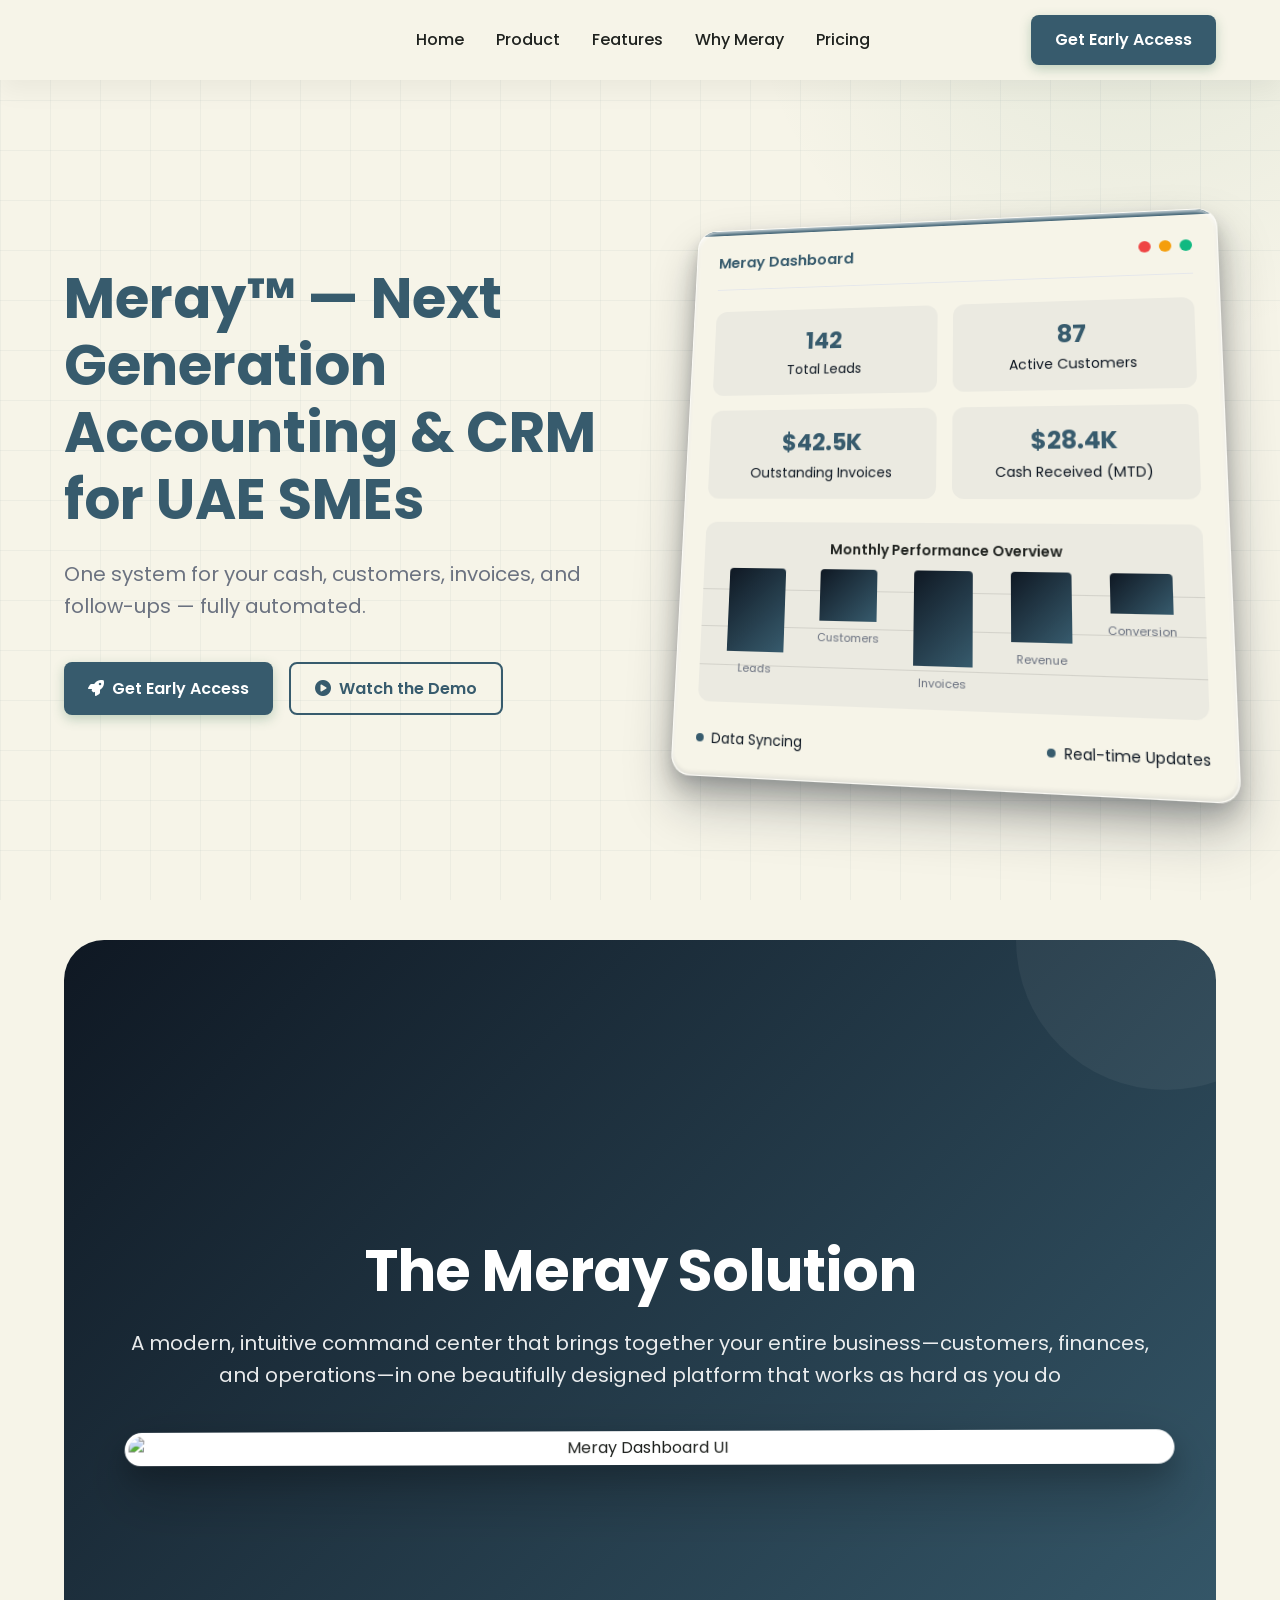
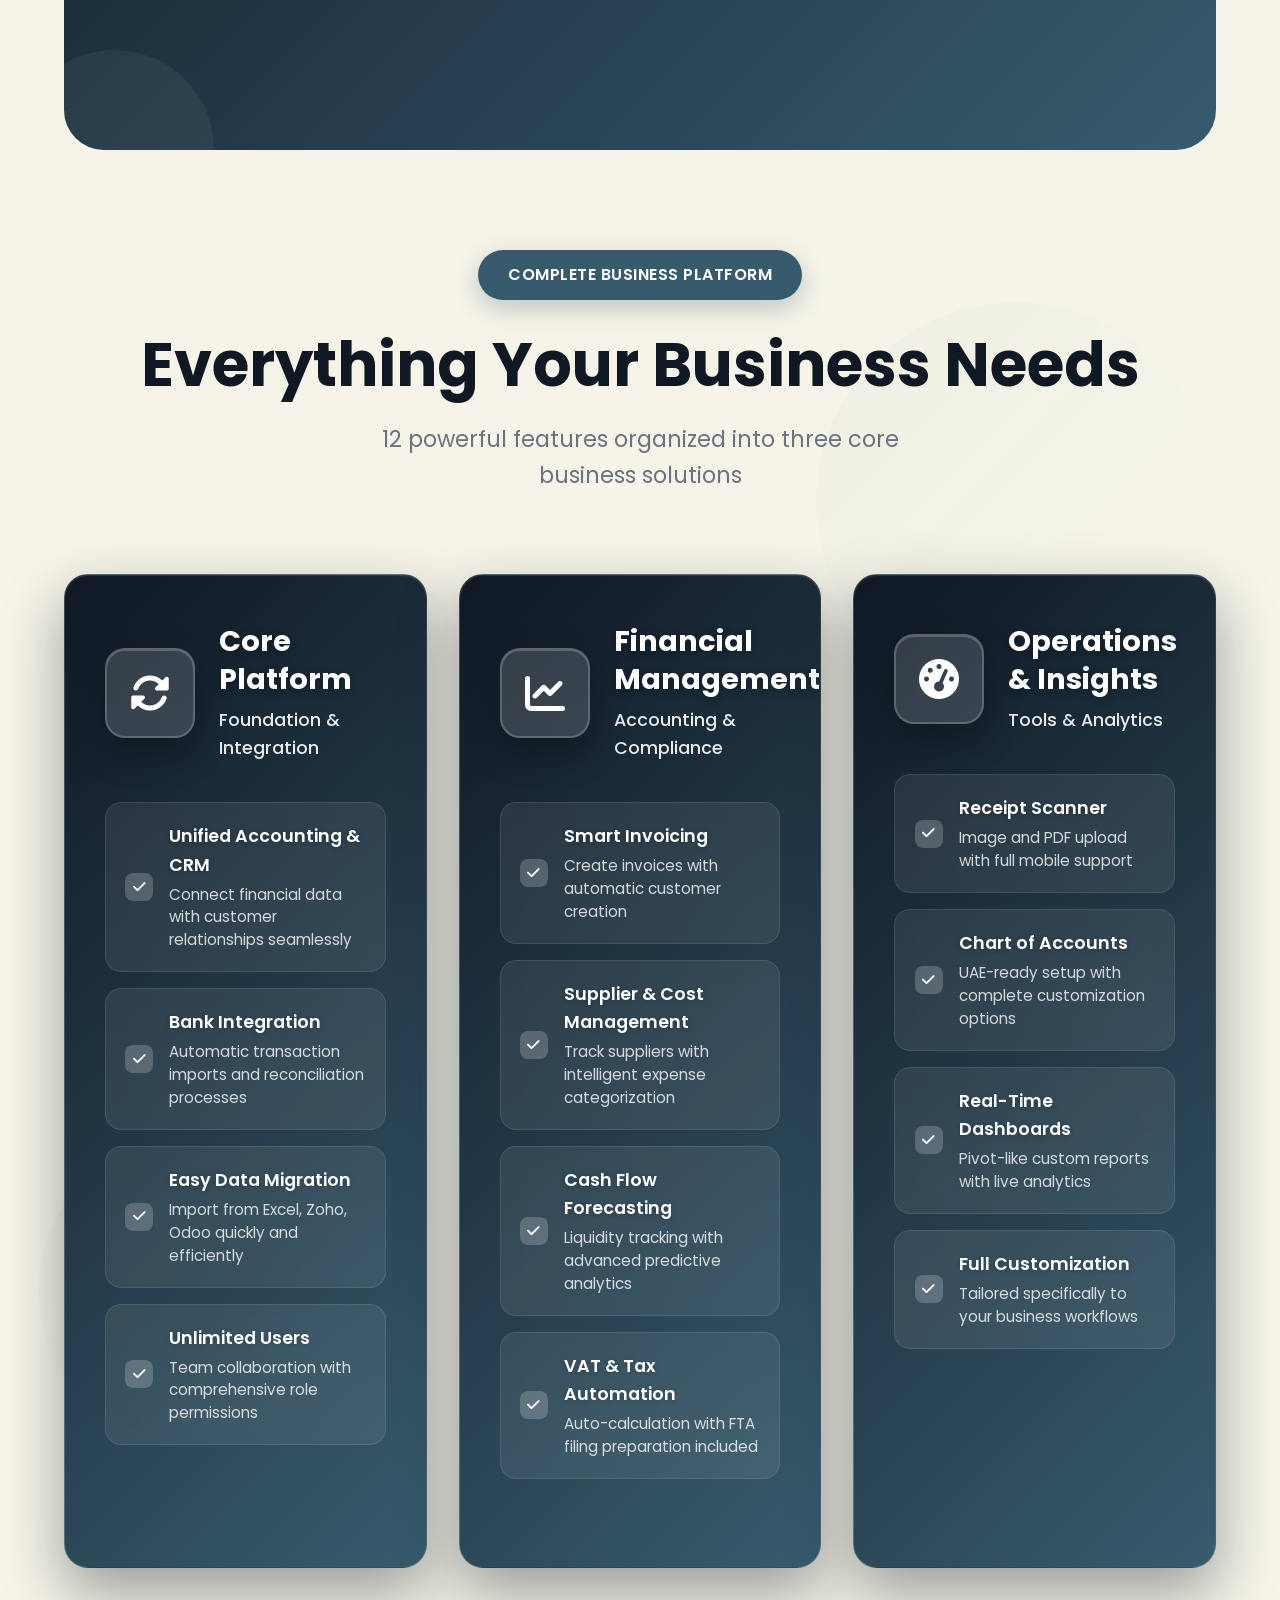
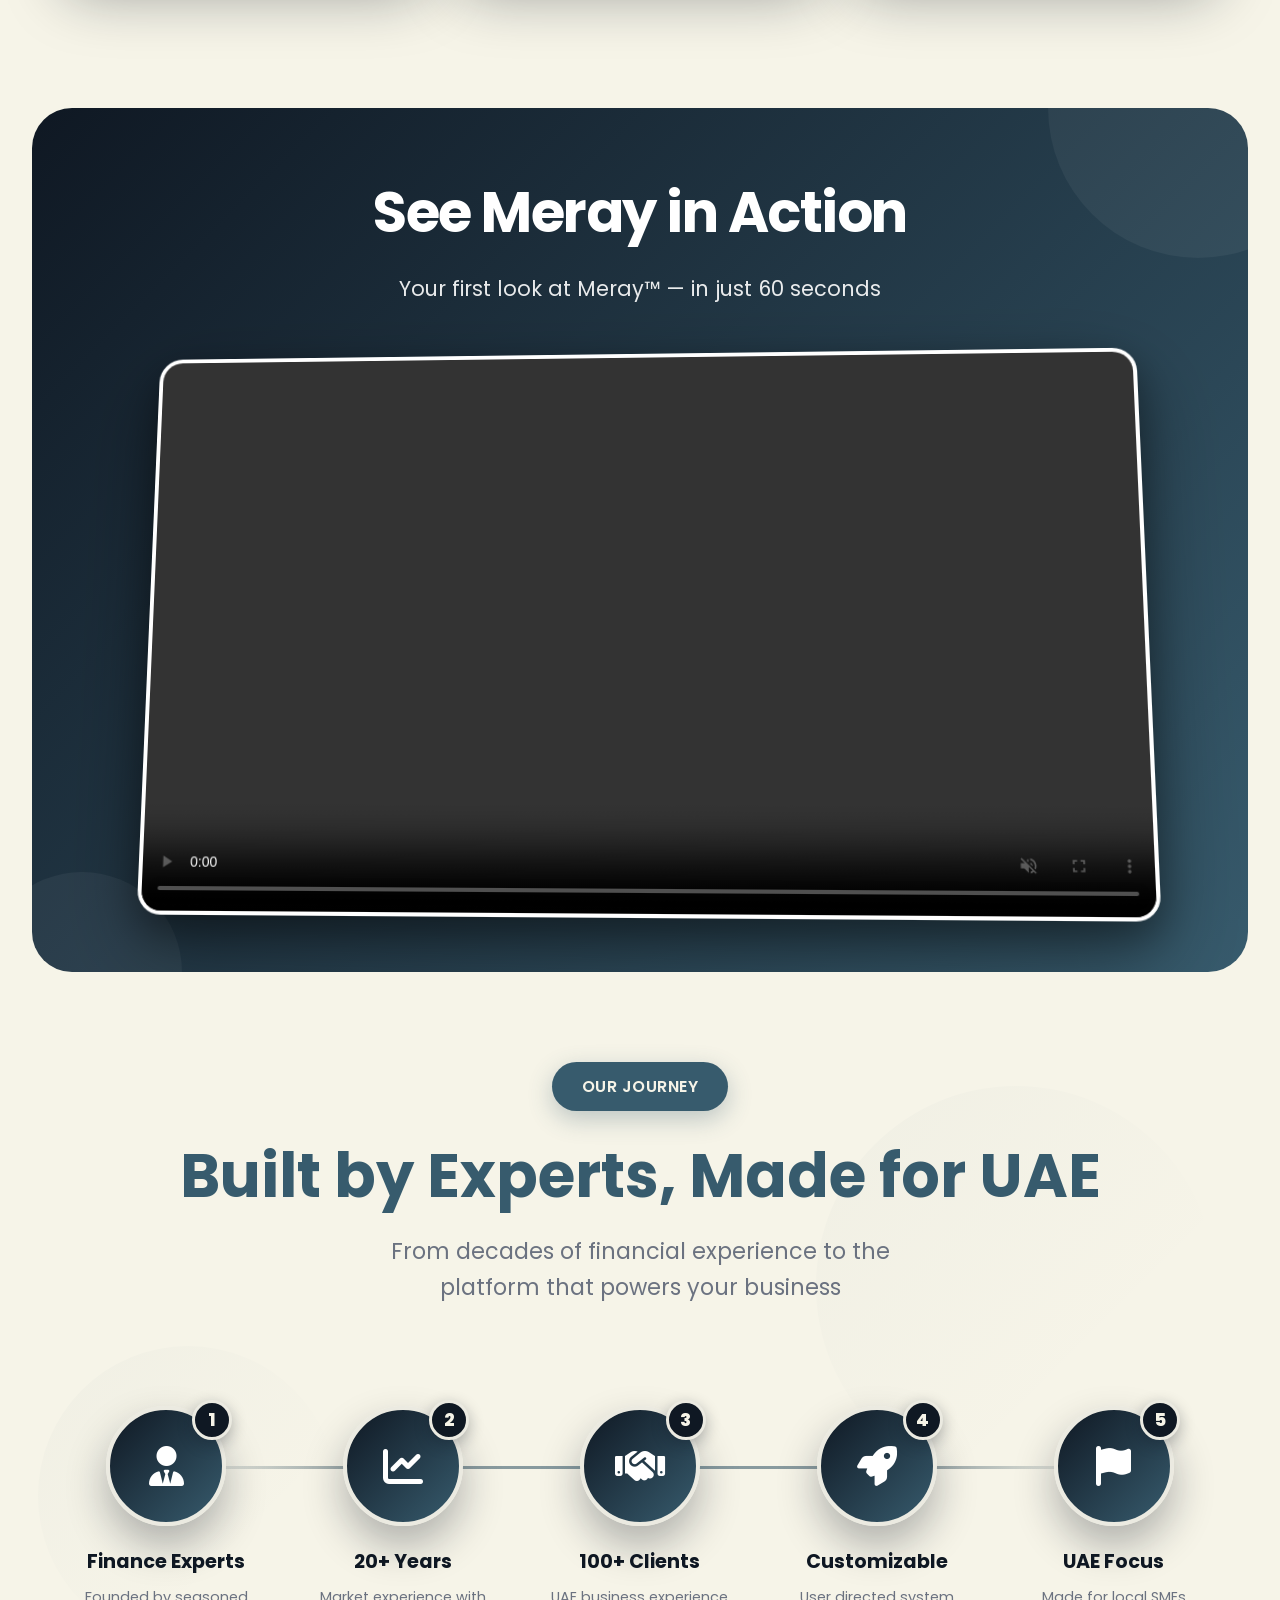
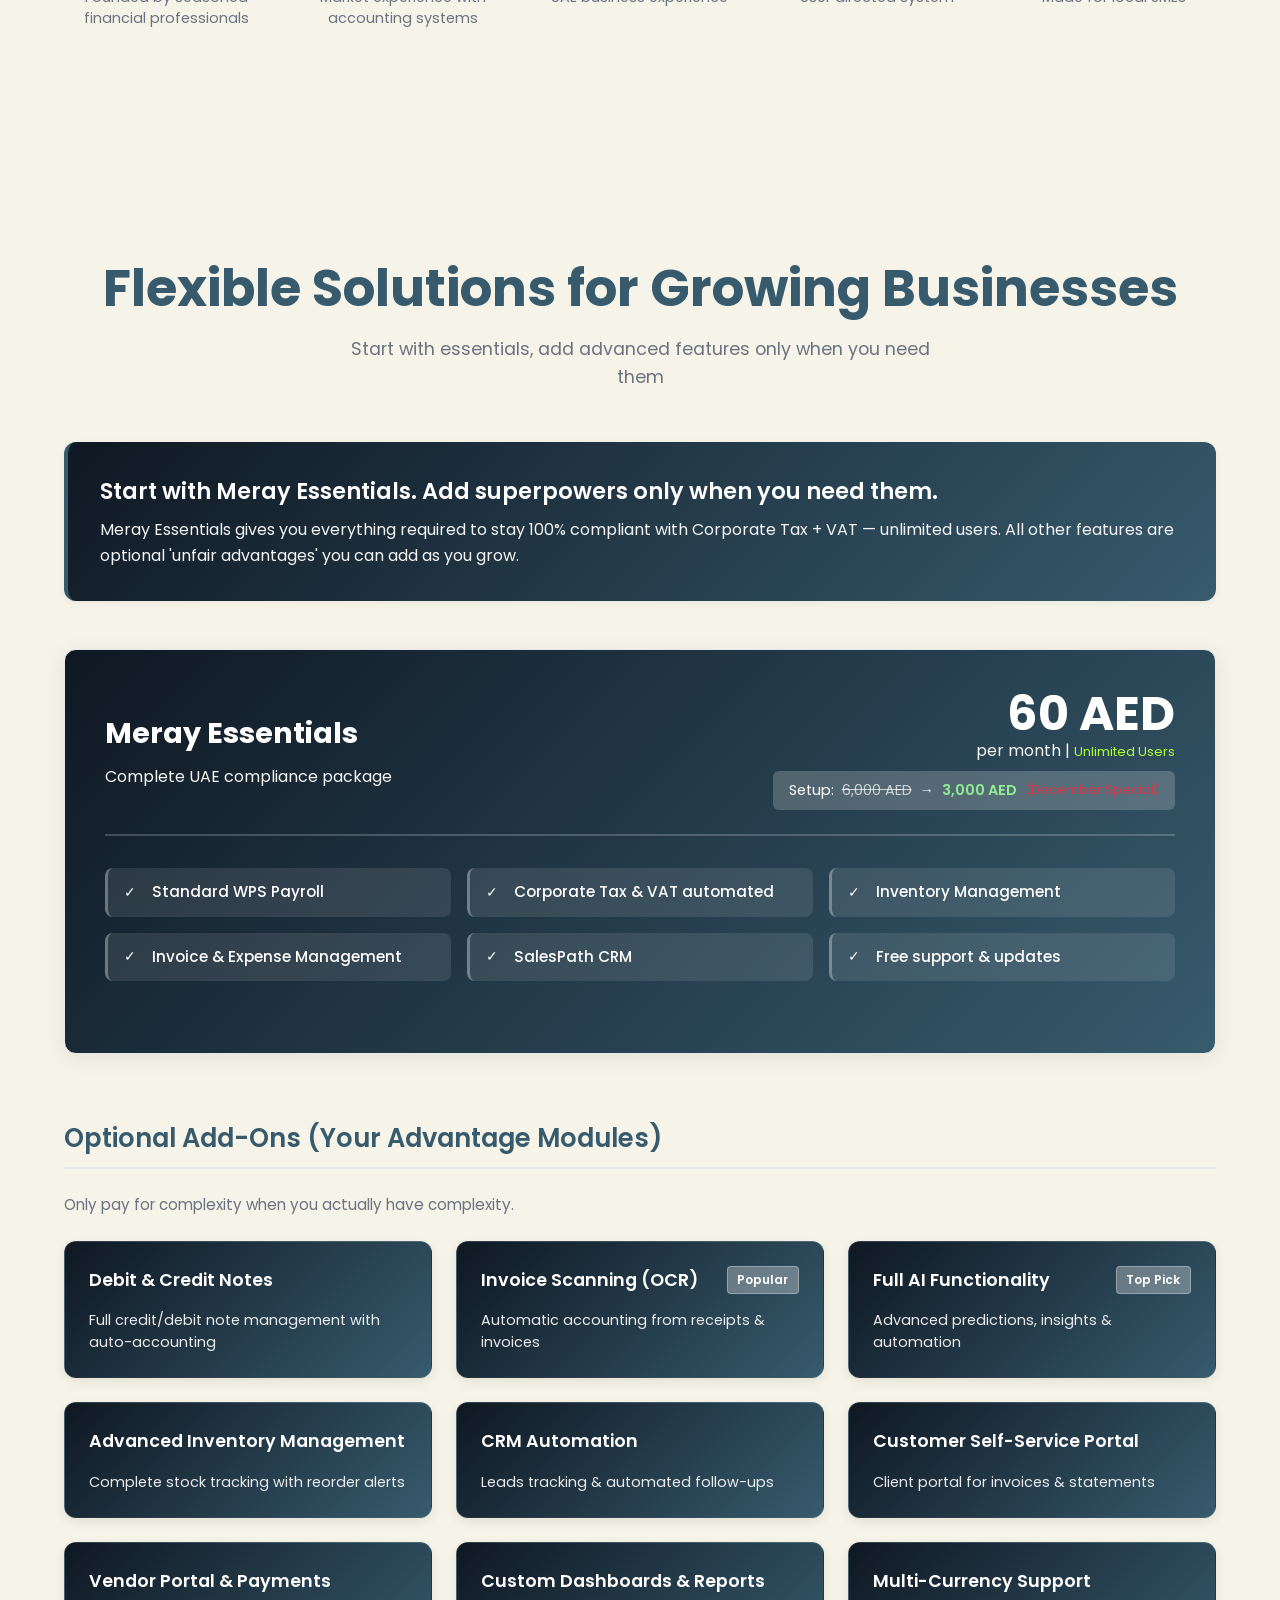
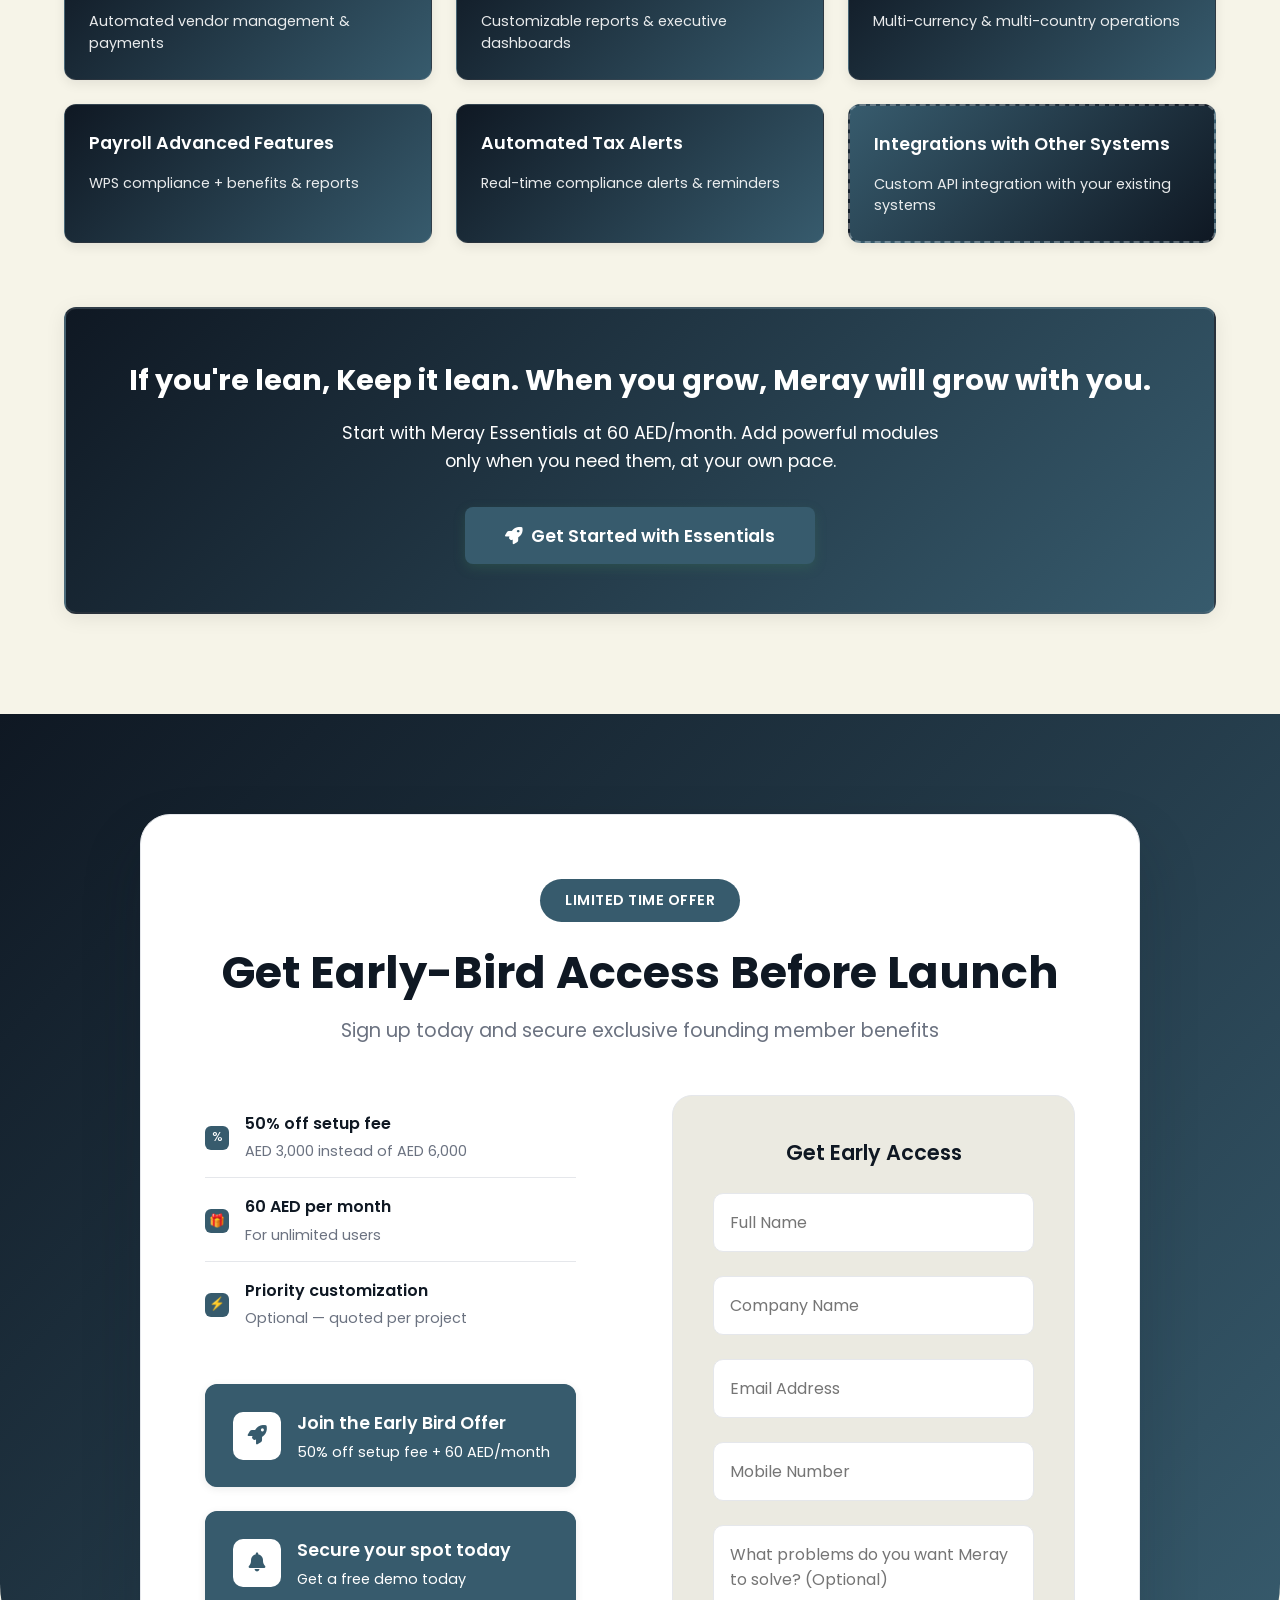
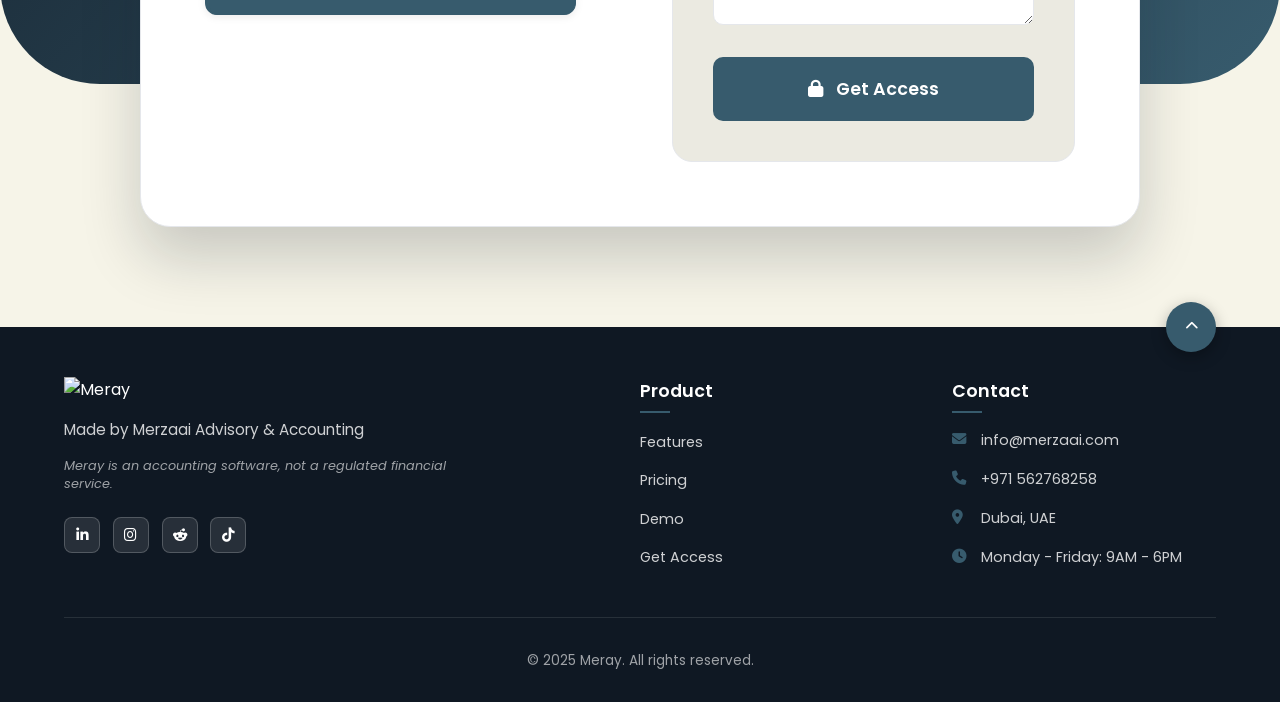
==== commit cfc098de: "Add files via upload" ====
--- a/index.html
+++ b/index.html
@@ -1129,8 +1129,8 @@
       <div class="hero-texture"></div>
       <div class="hero-content">
         <div class="hero-text">
-          <h1>Meray™ — Accounting & CRM, Reimagined.</h1>
-          <p>Simple. Powerful. Built by UAE Accountants for UAE Businesses.</p>
+          <h1>Meray™ — Next Generation Accounting & CRM for UAE SMEs</h1>
+          <p>One system for your cash, customers, invoices, and follow-ups — fully automated.</p>
           <div class="hero-buttons">
             <a href="#early-bird-cta" class="btn btn-primary">
               <i class="fas fa-rocket"></i>
@@ -2173,7 +2173,7 @@
         <div class="video-frame">
           <div class="video-container">
             <video autoplay muted loop playsinline controls>
-              <source src="video 3.mp4" type="video/mp4" />
+              <source src="Meray demo video (online-video-cutter.com).mp4" type="video/mp4" />
               Your browser does not support the video tag.
             </video>
           </div>
@@ -2790,831 +2790,619 @@
       </div>
     </section>
 
-    <style>
-      .why-meray {
+
+
+
+<section class="pricing-section-professional" id="pricing-pro">
+    <div class="pricing-container">
+        <!-- Header -->
+        <div class="pricing-header-pro">
+            <h2>Flexible Solutions for Growing Businesses</h2>
+            <p class="pricing-subtitle-pro">Start with essentials, add advanced features only when you need them</p>
+        </div>
+
+        <!-- Philosophy Banner -->
+        <div class="philosophy-banner">
+            <h3>Start with Meray Essentials. Add superpowers only when you need them.</h3>
+            <p>Meray Essentials gives you everything required to stay 100% compliant with Corporate Tax + VAT — unlimited users. All other features are optional 'unfair advantages' you can add as you grow.</p>
+        </div>
+
+        <!-- Essentials Card -->
+        <div class="essentials-card-pro">
+            <div class="essentials-header-pro">
+                <div class="essentials-title-pro">
+                    <h3>Meray Essentials</h3>
+                    <p>Complete UAE compliance package </p>
+                </div>
+                <div class="essentials-price-pro">
+                    <div class="price-main-pro">60 AED</div>
+                    <div class="price-period-pro">per month | <Span style="color: greenyellow; font-size: 0.8rem;">Unlimited Users</Span> </div>
+                    <div class="setup-fee-pro">
+                        <span>Setup: </span>
+                        <span class="original-price-pro">6,000 AED</span>
+                        <span>→</span>
+                        <span class="discounted-price-pro">3,000 AED</span>
+                        <span style="color: #dc3545; font-size: 0.8rem;">(December Special)</span>
+                    </div>
+                </div>
+            </div>
+
+            <div class="essentials-features-pro">
+                <div class="feature-item-pro">
+                    <div class="feature-icon-pro">✓</div>
+                    <div class="feature-text-pro">Standard WPS Payroll</div>
+                </div>
+                <div class="feature-item-pro">
+                    <div class="feature-icon-pro">✓</div>
+                    <div class="feature-text-pro">Corporate Tax & VAT automated</div>
+                </div>
+                <div class="feature-item-pro">
+                    <div class="feature-icon-pro">✓</div>
+                    <div class="feature-text-pro">Inventory Management</div>
+                </div>
+                <div class="feature-item-pro">
+                    <div class="feature-icon-pro">✓</div>
+                    <div class="feature-text-pro">Invoice & Expense Management</div>
+                </div>
+                <div class="feature-item-pro">
+                    <div class="feature-icon-pro">✓</div>
+                    <div class="feature-text-pro">SalesPath CRM</div>
+                </div>
+                <div class="feature-item-pro">
+                    <div class="feature-icon-pro">✓</div>
+                    <div class="feature-text-pro">Free support & updates</div>
+                </div>
+            </div>
+        </div>
+
+        <!-- Add-Ons Cards Section -->
+        <div class="addons-cards-section">
+            <h4 class="section-title-pro">Optional Add-Ons (Your Advantage Modules)</h4>
+            <p style="color: var(--text-light); margin-bottom: 1.5rem; font-size: 0.95rem;">Only pay for complexity when you actually have complexity.</p>
+            
+            <div class="addons-cards-grid">
+                <!-- Core Modules -->
+                <div class="addon-card gradient-card">
+                    <div class="addon-card-header">
+                        <div class="addon-card-title">
+                            <h4>Debit & Credit Notes</h4>
+                            <!-- <span class="addon-card-badge">Core Module</span> -->
+                        </div>
+                    </div>
+                    <div class="addon-card-description">
+                        Full credit/debit note management with auto-accounting
+                    </div>
+                </div>
+                
+                <div class="addon-card gradient-card ">
+                    <div class="addon-card-header">
+                        <div class="addon-card-title">
+                            <h4>Invoice Scanning (OCR)</h4>
+                            <span class="addon-card-badge popular-badge">Popular</span>
+                        </div>
+                    </div>
+                    <div class="addon-card-description">
+                        Automatic accounting from receipts & invoices
+                    </div>
+                </div>
+                
+                <div class="addon-card gradient-card">
+                    <div class="addon-card-header">
+                        <div class="addon-card-title">
+                            <h4>Full AI Functionality</h4>
+                            <span class="addon-card-badge popular-badge">Top Pick</span>
+                        </div>
+                    </div>
+                    <div class="addon-card-description">
+                        Advanced predictions, insights & automation
+                    </div>
+                </div>
+                
+                <!-- Operations Modules -->
+                <div class="addon-card gradient-card">
+                    <div class="addon-card-header">
+                        <div class="addon-card-title">
+                            <h4>Advanced Inventory Management</h4>
+                        </div>
+                    </div>
+                    <div class="addon-card-description">
+                        Complete stock tracking with reorder alerts
+                    </div>
+                </div>
+                
+                <div class="addon-card gradient-card">
+                    <div class="addon-card-header">
+                        <div class="addon-card-title">
+                            <h4>CRM Automation</h4>
+                        </div>
+                    </div>
+                    <div class="addon-card-description">
+                        Leads tracking & automated follow-ups
+                    </div>
+                </div>
+                
+                <div class="addon-card gradient-card">
+                    <div class="addon-card-header">
+                        <div class="addon-card-title">
+                            <h4>Customer Self-Service Portal</h4>
+                        </div>
+                    </div>
+                    <div class="addon-card-description">
+                        Client portal for invoices & statements
+                    </div>
+                </div>
+                
+                <!-- More cards for the rest of the modules -->
+                <div class="addon-card gradient-card">
+                    <div class="addon-card-header">
+                        <div class="addon-card-title">
+                            <h4>Vendor Portal & Payments</h4>
+                        </div>
+                    </div>
+                    <div class="addon-card-description">
+                        Automated vendor management & payments
+                    </div>
+                </div>
+                
+                <div class="addon-card gradient-card">
+                    <div class="addon-card-header">
+                        <div class="addon-card-title">
+                            <h4>Custom Dashboards & Reports</h4>
+                        </div>
+                    </div>
+                    <div class="addon-card-description">
+                        Customizable reports & executive dashboards
+                    </div>
+                </div>
+                
+                <div class="addon-card gradient-card">
+                    <div class="addon-card-header">
+                        <div class="addon-card-title">
+                            <h4>Multi-Currency Support</h4>
+                        </div>
+                    </div>
+                    <div class="addon-card-description">
+                        Multi-currency & multi-country operations
+                    </div>
+                </div>
+                
+                <!-- Last row -->
+                <div class="addon-card gradient-card">
+                    <div class="addon-card-header">
+                        <div class="addon-card-title">
+                            <h4>Payroll Advanced Features</h4>
+                        </div>
+                    </div>
+                    <div class="addon-card-description">
+                        WPS compliance + benefits & reports
+                    </div>
+                </div>
+                
+                <div class="addon-card gradient-card">
+                    <div class="addon-card-header">
+                        <div class="addon-card-title">
+                            <h4>Automated Tax Alerts</h4>
+                        </div>
+                    </div>
+                    <div class="addon-card-description">
+                        Real-time compliance alerts & reminders
+                    </div>
+                </div>
+                
+                <div class="addon-card gradient-card custom-integration-card">
+                    <div class="addon-card-header">
+                        <div class="addon-card-title">
+                            <h4>Integrations with Other Systems</h4>
+                        </div>
+                    </div>
+                    <div class="addon-card-description">
+                        Custom API integration with your existing systems
+                    </div>
+                </div>
+            </div>
+        </div>
+
+        <!-- Final CTA -->
+        <div class="cta-pro">
+            <h3 class="cta-title-pro">If you're lean, Keep it lean. When you grow, Meray will grow with you.</h3>
+            <p class="cta-text-pro">Start with Meray Essentials at 60 AED/month. Add powerful modules only when you need them, at your own pace.</p>
+            <a href="#early-bird-cta" class="btn btn-primary" style="padding: 0.9rem 2.5rem; font-size: 1.1rem;">
+                <i class="fas fa-rocket"></i>
+                Get Started with Essentials
+            </a>
+        </div>
+    </div>
+</section>
+
+<style>
+    /* Professional Pricing Section */
+    .pricing-section-professional {
+        padding: 100px 5%;
         background: var(--background);
-        padding-bottom: 80px;
         position: relative;
-      }
-
-      .meray-container {
+    }
+
+    .pricing-container {
         max-width: 1200px;
         margin: 0 auto;
-      }
-
-      .section-header {
+    }
+
+    .pricing-header-pro {
         text-align: center;
-        margin-bottom: 40px;
-      }
-
-      .section-badge {
-        display: inline-block;
-        background: var(--primary);
-        color: white;
-        padding: 10px 25px;
-        border-radius: 25px;
-        font-size: 0.9rem;
-        font-weight: 600;
-        margin-bottom: 1.5rem;
-        letter-spacing: 0.5px;
-      }
-
-      .section-title {
+        margin-bottom: 50px;
+    }
+
+    .pricing-header-pro h2 {
         font-size: 3.2rem;
         font-weight: 700;
         color: var(--primary);
         margin-bottom: 1rem;
-      }
-
-      .section-subtitle {
-        font-size: 1.2rem;
+        line-height: 1.2;
+    }
+
+    .pricing-subtitle-pro {
+        font-size: 1.1rem;
         color: var(--text-light);
         line-height: 1.6;
         max-width: 600px;
         margin: 0 auto;
-      }
-
-      .value-grid {
-        display: grid;
-        grid-template-columns: repeat(3, 1fr);
-        gap: 2rem;
-        margin-bottom: 60px;
-      }
-
-      .value-card {
+    }
+
+    .philosophy-banner {
+         background: linear-gradient(
+          135deg,
+          var(--primary-dark) 0%,
+          var(--primary) 100%
+        );
+        padding: 2rem;
+        border-radius: 12px;
+        margin-bottom: 3rem;
+        box-shadow: 0 2px 8px rgba(0,0,0,0.05);
+        border-left: 4px solid var(--primary);
+    }
+
+    .philosophy-banner h3 {
+        color: white;
+        font-size: 1.4rem;
+        margin-bottom: 0.5rem;
+        font-weight: 600;
+    }
+
+    .philosophy-banner p {
+        color: whitesmoke;
+        font-size: 1rem;
+        line-height: 1.6;
+        margin: 0;
+    }
+
+    /* Essentials Card - Professional */
+    .essentials-card-pro {
         background: linear-gradient(
           135deg,
           var(--primary-dark) 0%,
           var(--primary) 100%
         );
-        padding: 2.5rem 2rem;
-        border-radius: 20px;
-        text-align: center;
-        box-shadow: 0 20px 40px rgba(15, 24, 35, 0.3);
-        border: 1px solid rgba(255, 255, 255, 0.1);
-        transition: transform 0.3s ease;
+        border-radius: 12px;
+        padding: 2.5rem;
+        margin-bottom: 4rem;
+        box-shadow: 0 4px 20px rgba(0,0,0,0.08);
+        border: 1px solid #e5e7eb;
+    }
+
+    .essentials-header-pro {
+        display: flex;
+        justify-content: space-between;
+        align-items: center;
+        margin-bottom: 2rem;
+        padding-bottom: 1.5rem;
+        border-bottom: 2px solid rgba(255, 255, 255, 0.2);
+    }
+
+    .essentials-title-pro h3 {
+        font-size: 1.8rem;
         color: white;
-        position: relative;
-        overflow: hidden;
-      }
-
-      .value-card:hover {
-        transform: translateY(-5px);
-      }
-
-      .value-card::before {
-        content: "";
-        position: absolute;
-        top: 0;
-        left: 0;
-        width: 100%;
-        height: 100%;
-        background: linear-gradient(
-          135deg,
-          rgba(255, 255, 255, 0.1) 0%,
-          transparent 50%
-        );
-        opacity: 0;
-        transition: opacity 0.3s ease;
-      }
-
-      .value-card:hover::before {
-        opacity: 1;
-      }
-
-      .card-icon {
-        width: 70px;
-        height: 70px;
-        background: rgba(255, 255, 255, 0.15);
-        backdrop-filter: blur(10px);
-        border-radius: 18px;
+        margin-bottom: 0.5rem;
+        font-weight: 700;
+    }
+
+    .essentials-title-pro p {
+        color: whitesmoke;
+        font-size: 1rem;
+    }
+
+    .essentials-price-pro {
+        text-align: right;
+    }
+
+    .price-main-pro {
+        font-size: 3rem;
+        font-weight: 700;
+        color: white;
+        line-height: 1;
+    }
+
+    .price-period-pro {
+        font-size: 1rem;
+        color: whitesmoke;
+    }
+
+    .setup-fee-pro {
+        display: inline-flex;
+        align-items: center;
+        gap: 0.5rem;
+        background: rgba(255, 255, 255, 0.2);
+        padding: 0.5rem 1rem;
+        border-radius: 6px;
+        font-size: 0.9rem;
+        margin-top: 0.5rem;
+        color: white;
+    }
+
+    .original-price-pro {
+        text-decoration: line-through;
+        color: rgba(255, 255, 255, 0.7);
+    }
+
+    .discounted-price-pro {
+        color: #90EE90;
+        font-weight: 600;
+    }
+
+    .essentials-features-pro {
+        display: grid;
+        grid-template-columns: repeat(3, 1fr);
+        gap: 1rem;
+        margin-bottom: 2rem;
+    }
+
+    .feature-item-pro {
         display: flex;
         align-items: center;
-        justify-content: center;
-        margin: 0 auto 1.5rem;
+        gap: 0.75rem;
+        padding: 0.75rem;
+        background: rgba(255, 255, 255, 0.1);
+        border-radius: 8px;
+        border-left: 3px solid rgba(255, 255, 255, 0.3);
+    }
+
+    .feature-icon-pro {
         color: white;
-        font-size: 1.8rem;
-        border: 1px solid rgba(255, 255, 255, 0.2);
-      }
-
-      .card-title {
-        font-size: 1.4rem;
-        font-weight: 700;
+        font-size: 0.9rem;
+        width: 20px;
+        text-align: center;
+    }
+
+    .feature-text-pro {
+        font-size: 0.95rem;
         color: white;
-        margin-bottom: 1rem;
-        text-shadow: 0 2px 10px rgba(0, 0, 0, 0.2);
-      }
-
-      .card-highlight {
-        font-size: 2rem;
-        font-weight: 800;
-        color: white;
-        margin-bottom: 0.5rem;
-        text-shadow: 0 2px 10px rgba(0, 0, 0, 0.2);
-      }
-
-      .card-desc {
-        color: rgba(255, 255, 255, 0.9);
-        font-size: 0.9rem;
-        line-height: 1.4;
-      }
-
-      .feature-dots {
-        display: flex;
-        justify-content: center;
-        gap: 0.5rem;
-        margin-top: 1rem;
-      }
-
-      .feature-dot {
-        width: 6px;
-        height: 6px;
-        background: rgba(255, 255, 255, 0.5);
-        border-radius: 50%;
-      }
-
-      .feature-dot.active {
-        background: white;
-      }
-
-      /* Enhanced Price Comparison */
-      .price-comparison {
-        background: white;
-        padding: 3rem;
-        border-radius: 20px;
-        box-shadow: 0 20px 40px rgba(0, 0, 0, 0.08);
-        border: 1px solid var(--border);
-        position: relative;
-        overflow: hidden;
-      }
-
-      .comparison-header {
-        text-align: center;
-        margin-bottom: 3rem;
-      }
-
-      .comparison-title {
-        font-size: 1.8rem;
-        font-weight: 700;
-        color: var(--primary-dark);
-        margin-bottom: 1rem;
-      }
-
-      .comparison-subtitle {
-        color: var(--text-light);
-        font-size: 1.1rem;
-      }
-
-      .comparison-grid {
+        font-weight: 500;
+    }
+
+    /* Add-Ons Cards Section */
+    .addons-cards-section {
+        margin-bottom: 4rem;
+    }
+
+    .section-title-pro {
+        font-size: 1.6rem;
+        color: var(--primary);
+        margin-bottom: 1.5rem;
+        font-weight: 600;
+        padding-bottom: 0.5rem;
+        border-bottom: 2px solid #e5e7eb;
+    }
+
+    .addons-cards-grid {
         display: grid;
-        grid-template-columns: 1fr auto 1fr;
-        gap: 3rem;
-        align-items: center;
-      }
-
-      .competitors-side,
-      .meray-side {
-        display: flex;
-        flex-direction: column;
+        grid-template-columns: repeat(3, 1fr);
         gap: 1.5rem;
-      }
-
-      .competitor-item {
-        display: flex;
-        align-items: center;
-        gap: 1rem;
-        padding: 1rem;
+    }
+
+    /* Gradient Card Styling */
+    .gradient-card {
         background: linear-gradient(
           135deg,
           var(--primary-dark) 0%,
           var(--primary) 100%
         );
-
         border-radius: 12px;
-        border-left: 4px solid #e5e7eb;
-      }
-
-      .competitor-icon {
-        width: 40px;
-        height: 40px;
-        background: white;
-        border-radius: 10px;
+        padding: 1.5rem;
+        box-shadow: 0 4px 12px rgba(0,0,0,0.08);
+        border: 1px solid rgba(255, 255, 255, 0.1);
+        transition: transform 0.3s ease, box-shadow 0.3s ease;
         display: flex;
-        align-items: center;
-        justify-content: center;
-        color: var(--text-light);
-        font-size: 1.2rem;
-      }
-
-      .competitor-text {
+        flex-direction: column;
+        height: 100%;
+    }
+
+    .gradient-card:hover {
+        transform: translateY(-5px);
+        box-shadow: 0 8px 20px rgba(0,0,0,0.15);
+    }
+
+    .addon-card-header {
+        margin-bottom: 1rem;
+    }
+
+    .addon-card-title {
+        display: flex;
+        justify-content: space-between;
+        align-items: flex-start;
+    }
+
+    .addon-card-title h4 {
+        font-size: 1.1rem;
+        color: white;
+        margin: 0;
+        font-weight: 600;
         flex: 1;
-      }
-
-      .competitor-label {
+    }
+
+    .addon-card-badge {
+        display: inline-block;
+        background: rgba(255, 255, 255, 0.2);
+        color: white;
+        padding: 0.2rem 0.6rem;
+        border-radius: 4px;
+        font-size: 0.75rem;
         font-weight: 600;
+        margin-left: 0.5rem;
+        border: 1px solid rgba(255, 255, 255, 0.3);
+    }
+
+    .popular-badge {
+        background: rgba(255, 255, 255, 0.3);
+    }
+
+
+    .addon-card-description {
+        color: rgba(255, 255, 255, 0.9);
+        font-size: 0.9rem;
+        line-height: 1.5;
+        margin-bottom: 0;
+        flex: 1;
+    }
+
+    .popular-card {
+        position: relative;
+        overflow: hidden;
+    }
+
+    .popular-card::before {
+        content: "Most Popular";
+        position: absolute;
+        top: 10px;
+        right: -30px;
+        background: rgba(255, 255, 255, 0.9);
+        color: var(--primary);
+        padding: 4px 30px;
+        font-size: 0.75rem;
+        font-weight: 600;
+        transform: rotate(45deg);
+    }
+
+    .top-pick-card {
+        position: relative;
+        overflow: hidden;
+    }
+
+    .top-pick-card::before {
+        content: "Top Pick";
+        position: absolute;
+        top: 10px;
+        right: -30px;
+        background: #ff6b35;
         color: white;
-        margin-bottom: 0.2rem;
-      }
-
-      .competitor-price {
-        font-size: 0.9rem;
-        color: whitesmoke;
-      }
-
-      .vs-divider {
+        padding: 4px 30px;
+        font-size: 0.75rem;
+        font-weight: 600;
+        transform: rotate(45deg);
+    }
+
+    .custom-integration-card {
+        background: linear-gradient(
+          135deg,
+          var(--primary) 0%,
+          var(--primary-dark) 100%
+        ) !important;
+        border: 2px dashed rgba(255, 255, 255, 0.3);
+    }
+
+    /* Final CTA */
+    .cta-pro {
         text-align: center;
-        position: relative;
-      }
-
-      .vs-circle {
-        width: 60px;
-        height: 60px;
-        background: var(--primary);
-        color: white;
-        border-radius: 50%;
-        display: flex;
-        align-items: center;
-        justify-content: center;
-        font-weight: 800;
-        font-size: 1.2rem;
-        margin: 0 auto;
-        box-shadow: 0 10px 25px rgba(55, 91, 109, 0.3);
-      }
-
-      .vs-text {
-        margin-top: 0.5rem;
-        font-weight: 600;
-        color: var(--text-light);
-        font-size: 0.9rem;
-      }
-
-      .meray-card {
         background: linear-gradient(
           135deg,
           var(--primary-dark) 0%,
           var(--primary) 100%
         );
-        padding: 2rem;
-        border-radius: 16px;
+        padding: 3rem;
+        border-radius: 12px;
+        box-shadow: 0 4px 20px rgba(0,0,0,0.08);
+        border: 2px solid rgba(255, 255, 255, 0.1);
+    }
+
+    .cta-title-pro {
+        font-size: 1.8rem;
         color: white;
-        text-align: center;
-        box-shadow: 0 15px 35px rgba(15, 24, 35, 0.3);
-        border: 1px solid rgba(255, 255, 255, 0.1);
-      }
-
-      .meray-badge {
-        display: inline-block;
-        background: rgba(255, 255, 255, 0.2);
+        margin-bottom: 1rem;
+        font-weight: 700;
+    }
+
+    .cta-text-pro {
         color: white;
-        padding: 0.5rem 1rem;
-        border-radius: 20px;
-        font-size: 0.8rem;
-        font-weight: 600;
-        margin-bottom: 1rem;
-        backdrop-filter: blur(10px);
-      }
-
-      .meray-price-main {
-        font-size: 2.5rem;
-        font-weight: 800;
-        margin-bottom: 0.5rem;
-      }
-
-      .meray-period {
-        font-size: 1rem;
-        opacity: 0.9;
-        margin-bottom: 1.5rem;
-      }
-
-      .meray-features {
-        display: flex;
-        flex-direction: column;
-        gap: 0.8rem;
-        margin-bottom: 1.5rem;
-      }
-
-      .meray-feature {
-        display: flex;
-        align-items: center;
-        gap: 0.5rem;
-        font-size: 0.9rem;
-        opacity: 0.9;
-      }
-
-      .feature-check {
-        width: 18px;
-        height: 18px;
-        background: rgba(255, 255, 255, 0.2);
-        border-radius: 50%;
-        display: flex;
-        align-items: center;
-        justify-content: center;
-        font-size: 0.7rem;
-      }
-
-      .meray-tagline {
         font-size: 1.1rem;
-        font-weight: 600;
-        opacity: 0.9;
-      }
-
-      /* Visual Features */
-      .visual-features {
-        display: grid;
-        grid-template-columns: repeat(3, 1fr);
-        gap: 2rem;
-        margin-top: 3rem;
-        padding-top: 3rem;
-        border-top: 1px solid var(--border);
-      }
-
-      .visual-item {
-        text-align: center;
-        padding: 1.5rem 1rem;
-      }
-
-      .visual-icon {
-        width: 60px;
-        height: 60px;
-        background: var(--primary);
-        border-radius: 16px;
-        display: flex;
-        align-items: center;
-        justify-content: center;
-        margin: 0 auto 1rem;
-        color: white;
-        font-size: 1.5rem;
-        box-shadow: 0 10px 25px rgba(55, 91, 109, 0.2);
-      }
-
-      .visual-text {
-        font-size: 1rem;
-        color: var(--text);
-        font-weight: 600;
-      }
-
-      .visual-subtext {
-        font-size: 0.8rem;
-        color: var(--text-light);
-        margin-top: 0.3rem;
-      }
-
-      /* Competitor Items Hover */
-      .competitor-item:hover {
-        transform: translateX(-5px) scale(1.02);
-        box-shadow: 0 10px 30px rgba(15, 24, 35, 0.2);
-        border-left: 4px solid var(--primary-light);
-        transition: all 0.3s ease;
-      }
-
-      .competitor-item:hover .competitor-icon {
-        background: var(--primary-light);
-        color: white;
-        transform: scale(1.1);
-        transition: all 0.3s ease;
-      }
-
-      /* Meray Card Hover */
-      .meray-card:hover {
-        transform: scale(1.03);
-        box-shadow: 0 20px 50px rgba(15, 24, 35, 0.4);
-        border: 1px solid rgba(255, 255, 255, 0.3);
-        transition: all 0.3s ease;
-      }
-
-      .meray-card:hover .meray-badge {
-        background: rgba(255, 255, 255, 0.3);
-        transform: translateY(-2px);
-        transition: all 0.3s ease;
-      }
-
-      /* VS Circle Hover */
-      .vs-circle:hover {
-        transform: scale(1.1);
-        background: var(--primary-dark);
-        box-shadow: 0 15px 35px rgba(55, 91, 109, 0.4);
-        transition: all 0.3s ease;
-      }
-
-      /* Visual Items Hover */
-      .visual-item:hover {
-        transform: translateY(-5px);
-        transition: all 0.3s ease;
-      }
-
-      .visual-item:hover .visual-icon {
-        background: var(--primary-dark);
-        transform: scale(1.1) rotate(5deg);
-        box-shadow: 0 15px 35px rgba(55, 91, 109, 0.3);
-        transition: all 0.3s ease;
-      }
-
-      /* Value Cards Hover Enhancement */
-      .value-card:hover {
-        transform: translateY(-8px);
-        box-shadow: 0 30px 60px rgba(15, 24, 35, 0.4);
-        transition: all 0.3s ease;
-      }
-
-      .value-card:hover .card-icon {
-        transform: scale(1.1) rotate(5deg);
-        background: rgba(255, 255, 255, 0.25);
-        transition: all 0.3s ease;
-      }
-      /* Why Meray Section Responsive Styles */
-      @media (max-width: 1024px) {
-        .comparison-grid {
-          grid-template-columns: 1fr;
-          gap: 2rem;
-        }
-
-        .vs-divider {
-          order: 0;
-          margin: 1rem 0;
-        }
-
-        .vs-circle {
-          margin: 0 auto;
-        }
-      }
-
-      @media (max-width: 768px) {
-        .section-title {
-          font-size: 2.5rem;
-        }
-
-        .value-grid {
-          grid-template-columns: 1fr;
-          gap: 1.5rem;
-          padding: 0 1rem;
-        }
-
-        .value-card {
-          margin: 0 auto;
-          max-width: 400px;
-          width: 100%;
-        }
-
-        .price-comparison {
-          padding: 2rem 1.5rem;
-          margin: 0 1rem;
-        }
-
-        .comparison-grid {
-          gap: 1.5rem;
-        }
-
-        .competitors-side,
-        .meray-side {
-          gap: 1rem;
-        }
-
-        .meray-card {
-          max-width: 500px;
-          margin: 0 auto;
-        }
-
-        .visual-features {
-          grid-template-columns: repeat(3, 1fr);
-          gap: 1rem;
-          padding: 0 0.5rem;
-        }
-
-        .visual-item {
-          padding: 1rem 0.5rem;
-        }
-
-        .visual-icon {
-          width: 50px;
-          height: 50px;
-          font-size: 1.3rem;
-        }
-
-        .visual-text {
-          font-size: 0.9rem;
-        }
-
-        .visual-subtext {
-          font-size: 0.75rem;
-        }
-      }
-
-      @media (max-width: 480px) {
-        .section-title {
-          font-size: 2rem;
-        }
-
-        .section-subtitle {
-          font-size: 1rem;
-          padding: 0 1rem;
-        }
-
-        .value-grid {
-          padding: 0 0.5rem;
-        }
-
-        .value-card {
-          padding: 2rem 1.5rem;
-        }
-
-        .card-icon {
-          width: 60px;
-          height: 60px;
-          font-size: 1.5rem;
-        }
-
-        .card-title {
-          font-size: 1.2rem;
-        }
-
-        .card-highlight {
-          font-size: 1.8rem;
-        }
-
-        .price-comparison {
-          padding: 1.5rem 1rem;
-          margin: 0 0.5rem;
-        }
-
-        .comparison-title {
-          font-size: 1.5rem;
-        }
-
-        .comparison-subtitle {
-          font-size: 1rem;
-        }
-
-        .competitor-item {
-          padding: 0.8rem;
-        }
-
-        .competitor-icon {
-          width: 35px;
-          height: 35px;
-          font-size: 1rem;
-        }
-
-        .competitor-label {
-          font-size: 0.9rem;
-        }
-
-        .competitor-price {
-          font-size: 0.8rem;
-        }
-
-        .meray-card {
-          padding: 1.5rem;
-        }
-
-        .meray-price-main {
-          font-size: 2rem;
-        }
-
-        .meray-feature {
-          font-size: 0.85rem;
-        }
-
-        .visual-features {
-          grid-template-columns: repeat(3, 1fr);
-          gap: 0.5rem;
-        }
-
-        .visual-item {
-          padding: 0.8rem 0.3rem;
-        }
-
-        .visual-icon {
-          width: 45px;
-          height: 45px;
-          font-size: 1.2rem;
-        }
-
-        .visual-text {
-          font-size: 0.8rem;
-        }
-
-        .visual-subtext {
-          font-size: 0.7rem;
-        }
-      }
-
-      @media (max-width: 360px) {
-        .visual-features {
-          grid-template-columns: 1fr;
-          gap: 0.8rem;
-        }
-
-        .visual-item {
-          padding: 0.8rem;
-        }
-      }
-
-      /* Ensure VS stays centered between User Limits and Best Value sections */
-      @media (min-width: 769px) {
-        .vs-divider {
-          display: flex;
-          flex-direction: column;
-          justify-content: center;
-          align-items: center;
-          height: 100%;
-        }
-
-        .comparison-grid {
-          align-items: stretch;
-        }
-
-        .competitors-side,
-        .meray-side {
-          display: flex;
-          flex-direction: column;
-          justify-content: center;
-        }
-      }
-    </style>
-
-    <section class="why-meray">
-      <div class="meray-container" id="why-meray">
-        <!-- Section Header -->
-        <div class="section-header">
-          <div class="section-badge">WHY MERAY</div>
-          <h2 class="section-title">Built Different for UAE Businesses</h2>
-          <p class="section-subtitle">
-            Simple, compliant, and affordable—everything you need in one
-            platform
-          </p>
-        </div>
-
-        <!-- Value Proposition Cards -->
-        <div class="value-grid">
-          <!-- Speed Card -->
-          <div class="value-card">
-            <div class="card-icon">
-              <i class="fas fa-bolt"></i>
-            </div>
-            <h3 class="card-title">Lightning Fast</h3>
-            <div class="card-highlight">5 min</div>
-            <p class="card-desc">Setup time</p>
-            <div class="feature-dots">
-              <div class="feature-dot active"></div>
-              <div class="feature-dot active"></div>
-              <div class="feature-dot active"></div>
-            </div>
-          </div>
-
-          <!-- UAE Card -->
-          <div class="value-card">
-            <div class="card-icon">
-              <i class="fas fa-flag"></i>
-            </div>
-            <h3 class="card-title">UAE Ready</h3>
-            <div class="card-highlight">100%</div>
-            <p class="card-desc">FTA Compliant</p>
-            <div class="feature-dots">
-              <div class="feature-dot active"></div>
-              <div class="feature-dot active"></div>
-              <div class="feature-dot active"></div>
-              <div class="feature-dot active"></div>
-              <div class="feature-dot active"></div>
-            </div>
-          </div>
-
-          <!-- Value Card -->
-          <div class="value-card">
-            <div class="card-icon">
-              <i class="fas fa-infinity"></i>
-            </div>
-            <h3 class="card-title">All Included</h3>
-            <div class="card-highlight">AED 60</div>
-            <p class="card-desc">Flat monthly</p>
-            <div class="feature-dots">
-              <div class="feature-dot active"></div>
-              <div class="feature-dot active"></div>
-              <div class="feature-dot active"></div>
-              <div class="feature-dot active"></div>
-            </div>
-          </div>
-        </div>
-
-        <!-- Enhanced Price Comparison -->
-        <div class="price-comparison" id="pricing">
-          <div class="comparison-header">
-            <h3 class="comparison-title">Honest Pricing Comparison</h3>
-            <p class="comparison-subtitle">
-              See why Meray offers better value than traditional accounting
-              software
-            </p>
-          </div>
-
-          <div class="comparison-grid">
-            <!-- Competitors Side -->
-            <div class="competitors-side">
-              <div class="competitor-item">
-                <div class="competitor-icon">
-                  <i class="fas fa-users"></i>
-                </div>
-                <div class="competitor-text">
-                  <div class="competitor-label">User Limits</div>
-                  <div class="competitor-price">+AED 20-50 per user/month</div>
-                </div>
-              </div>
-
-              <div class="competitor-item">
-                <div class="competitor-icon">
-                  <i class="fas fa-puzzle-piece"></i>
-                </div>
-                <div class="competitor-text">
-                  <div class="competitor-label">Module Add-ons</div>
-                  <div class="competitor-price">+AED 80-150 per module</div>
-                </div>
-              </div>
-
-              <div class="competitor-item">
-                <div class="competitor-icon">
-                  <i class="fas fa-file-invoice"></i>
-                </div>
-                <div class="competitor-text">
-                  <div class="competitor-label">Invoice Limits</div>
-                  <div class="competitor-price">
-                    +AED 30-100 for extra invoices
-                  </div>
-                </div>
-              </div>
-
-              <div class="competitor-item">
-                <div class="competitor-icon">
-                  <i class="fas fa-calculator"></i>
-                </div>
-                <div class="competitor-text">
-                  <div class="competitor-label">VAT & Tax Add-ons</div>
-                  <div class="competitor-price">+AED 50-200 monthly</div>
-                </div>
-              </div>
-            </div>
-
-            <!-- VS Divider -->
-            <div class="vs-divider">
-              <div class="vs-circle">VS</div>
-              <div class="vs-text">Comparison</div>
-            </div>
-
-            <!-- Meray Side -->
-            <div class="meray-side">
-              <div class="meray-card">
-                <div class="meray-badge">BEST VALUE</div>
-                <div class="meray-price-main">AED 60</div>
-                <div class="meray-period">per month</div>
-
-                <div class="meray-features">
-                  <div class="meray-feature">
-                    <div class="feature-check">✓</div>
-                    <span>Unlimited Users</span>
-                  </div>
-                  <div class="meray-feature">
-                    <div class="feature-check">✓</div>
-                    <span>All Features Included</span>
-                  </div>
-                  <div class="meray-feature">
-                    <div class="feature-check">✓</div>
-                    <span>Unlimited Invoices</span>
-                  </div>
-                  <div class="meray-feature">
-                    <div class="feature-check">✓</div>
-                    <span>Auto VAT & Tax</span>
-                  </div>
-                </div>
-
-                <div class="meray-tagline">One System. One Price.</div>
-              </div>
-            </div>
-          </div>
-
-          <!-- Visual Features -->
-          <div class="visual-features">
-            <div class="visual-item">
-              <div class="visual-icon">
-                <i class="fas fa-shield-alt"></i>
-              </div>
-              <div class="visual-text">FTA Compliant</div>
-              <div class="visual-subtext">Auto tax calculations</div>
-            </div>
-            <div class="visual-item">
-              <div class="visual-icon">
-                <i class="fas fa-sync-alt"></i>
-              </div>
-              <div class="visual-text">Bank Integration</div>
-              <div class="visual-subtext">Auto transaction sync</div>
-            </div>
-            <div class="visual-item">
-              <div class="visual-icon">
-                <i class="fas fa-mobile-alt"></i>
-              </div>
-              <div class="visual-text">Mobile Ready</div>
-              <div class="visual-subtext">Scan receipts on the go</div>
-            </div>
-          </div>
-        </div>
-      </div>
-    </section>
+        line-height: 1.6;
+        max-width: 600px;
+        margin: 0 auto 2rem;
+    }
+
+    /* Responsive */
+    @media (max-width: 1024px) {
+        .essentials-features-pro {
+            grid-template-columns: repeat(2, 1fr);
+        }
+        
+        .addons-cards-grid {
+            grid-template-columns: repeat(2, 1fr);
+        }
+    }
+
+    @media (max-width: 768px) {
+        .pricing-header-pro h2 {
+            font-size: 2.2rem;
+        }
+        
+        .essentials-header-pro {
+            flex-direction: column;
+            text-align: center;
+            gap: 1rem;
+        }
+        
+        .essentials-price-pro {
+            text-align: center;
+        }
+        
+        .essentials-features-pro {
+            grid-template-columns: 1fr;
+        }
+        
+        .addons-cards-grid {
+            grid-template-columns: 1fr;
+        }
+        
+        .cta-pro {
+            padding: 2rem;
+        }
+        
+        .cta-title-pro {
+            font-size: 1.5rem;
+        }
+    }
+
+    @media (max-width: 480px) {
+        .pricing-section-professional {
+            padding: 60px 3%;
+        }
+        
+        .essentials-card-pro {
+            padding: 1.5rem;
+        }
+        
+        .price-main-pro {
+            font-size: 2.5rem;
+        }
+        
+        .addon-card {
+            padding: 1.2rem;
+        }
+    }
+</style>
+
+
+
+
+
 
     <style>
       .early-bird-cta {
@@ -4140,7 +3928,7 @@
               <li class="offer-item">
                 <div class="offer-icon">🎁</div>
                 <div class="offer-text">
-                  <div class="offer-main">FREE 1-year subscription</div>
+                  <div class="offer-main">60 AED per month</div>
                   <div class="offer-desc">For unlimited users</div>
                 </div>
               </li>
@@ -4161,18 +3949,18 @@
                 <div class="note-content">
                   <div class="note-title">Join the Early Bird Offer</div>
                   <div class="note-desc">
-                    Get 50% off setup fee + 1 year free subscription
+                    50% off setup fee + 60 AED/month
                   </div>
                 </div>
               </a>
               <a class="cta-note cta-note-secondary">
                 <div class="note-icon">
-                  <i class="fas fa-cog"></i>
+                  <i class="fa-solid fa-bell"></i>
                 </div>
                 <div class="note-content">
-                  <div class="note-title">Custom Solutions Available</div>
+                  <div class="note-title">Secure your spot today</div>
                   <div class="note-desc">
-                    Starts from 48,000 AED - Get a personalized quote
+                    Get a free demo today
                   </div>
                 </div>
               </a>
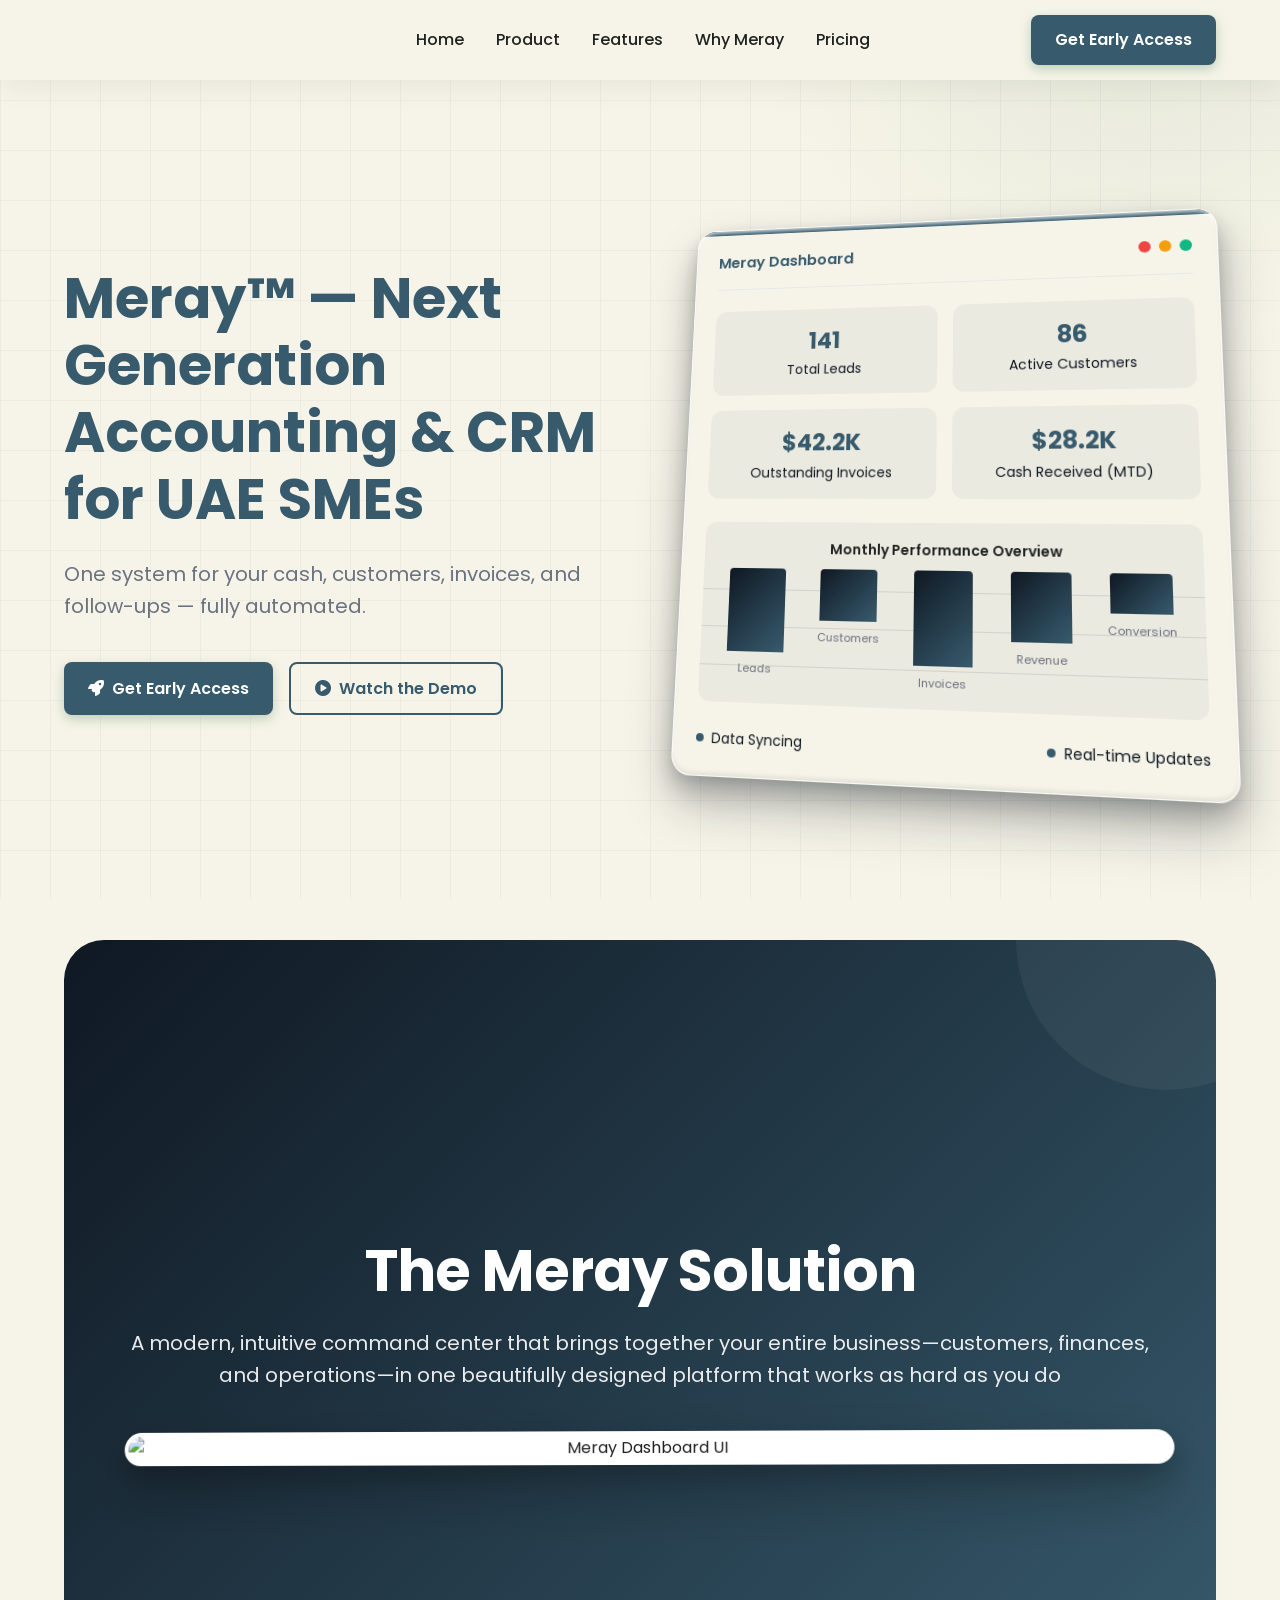
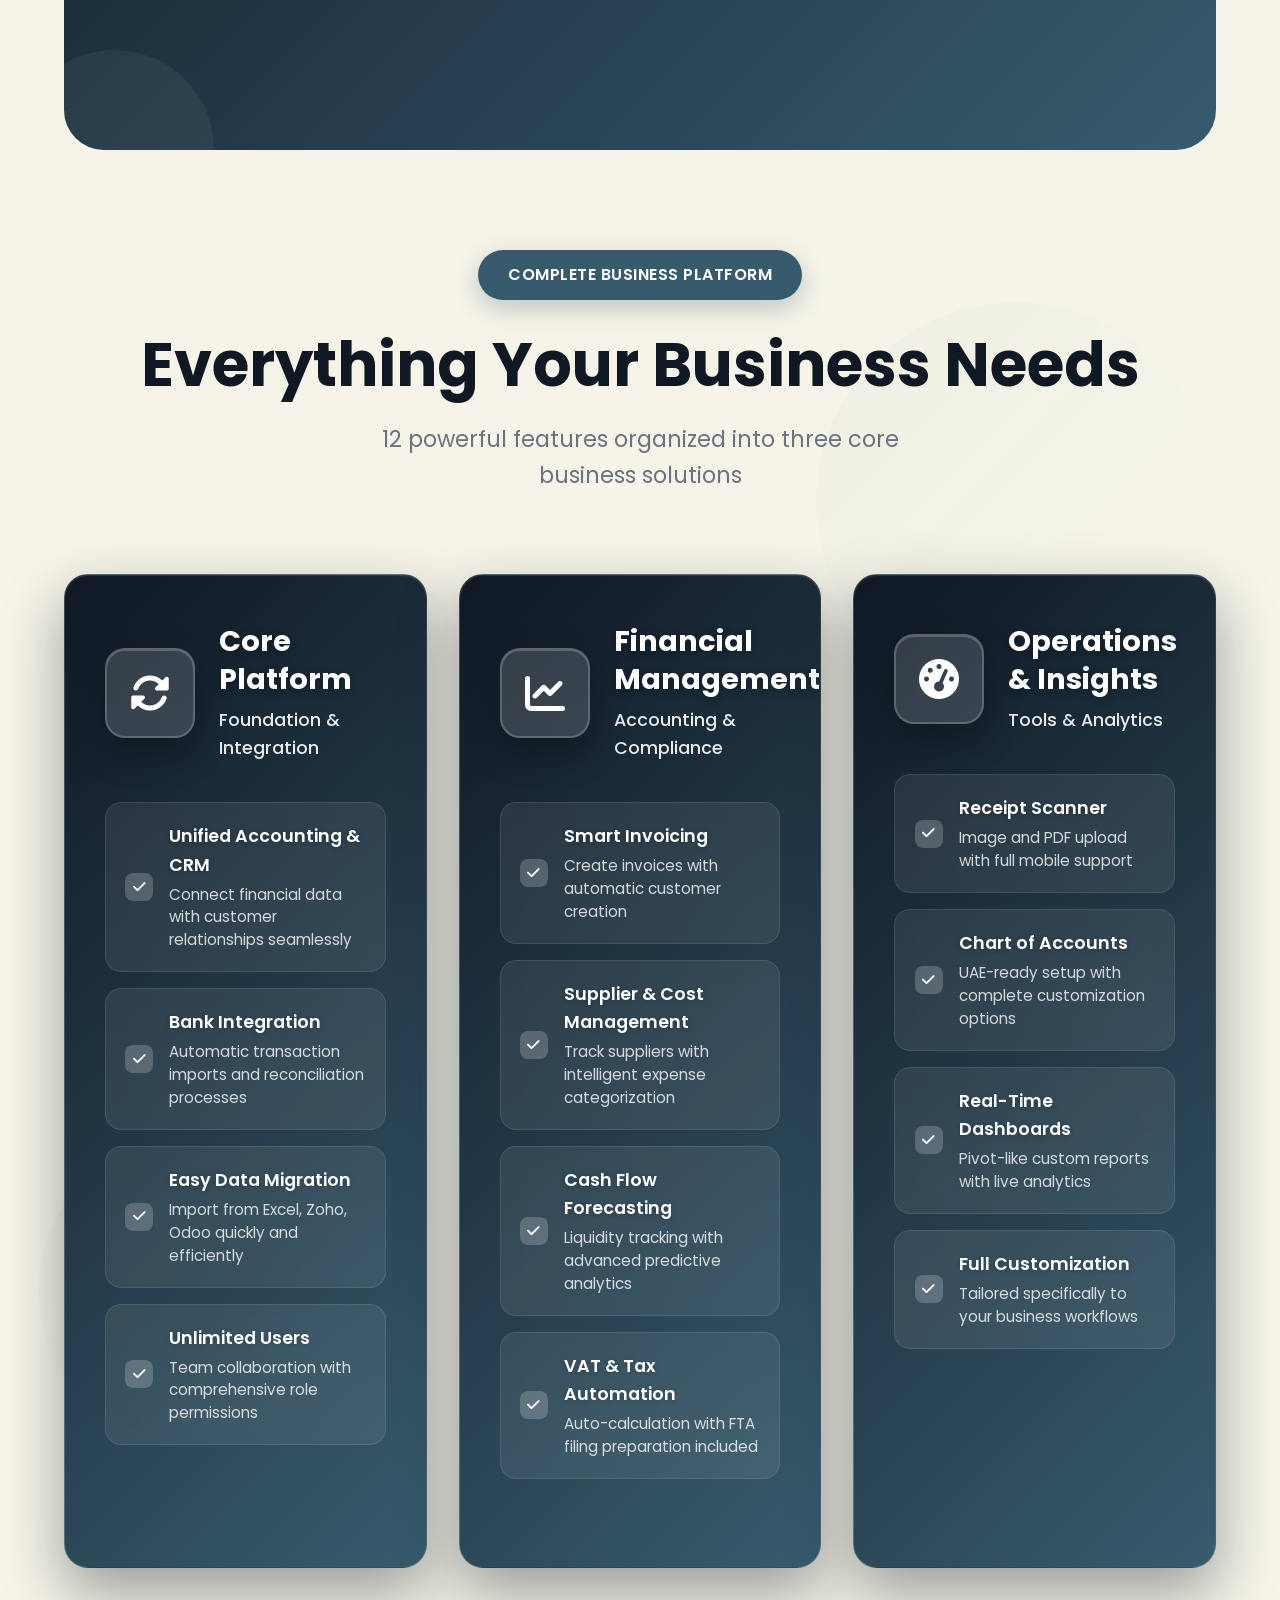
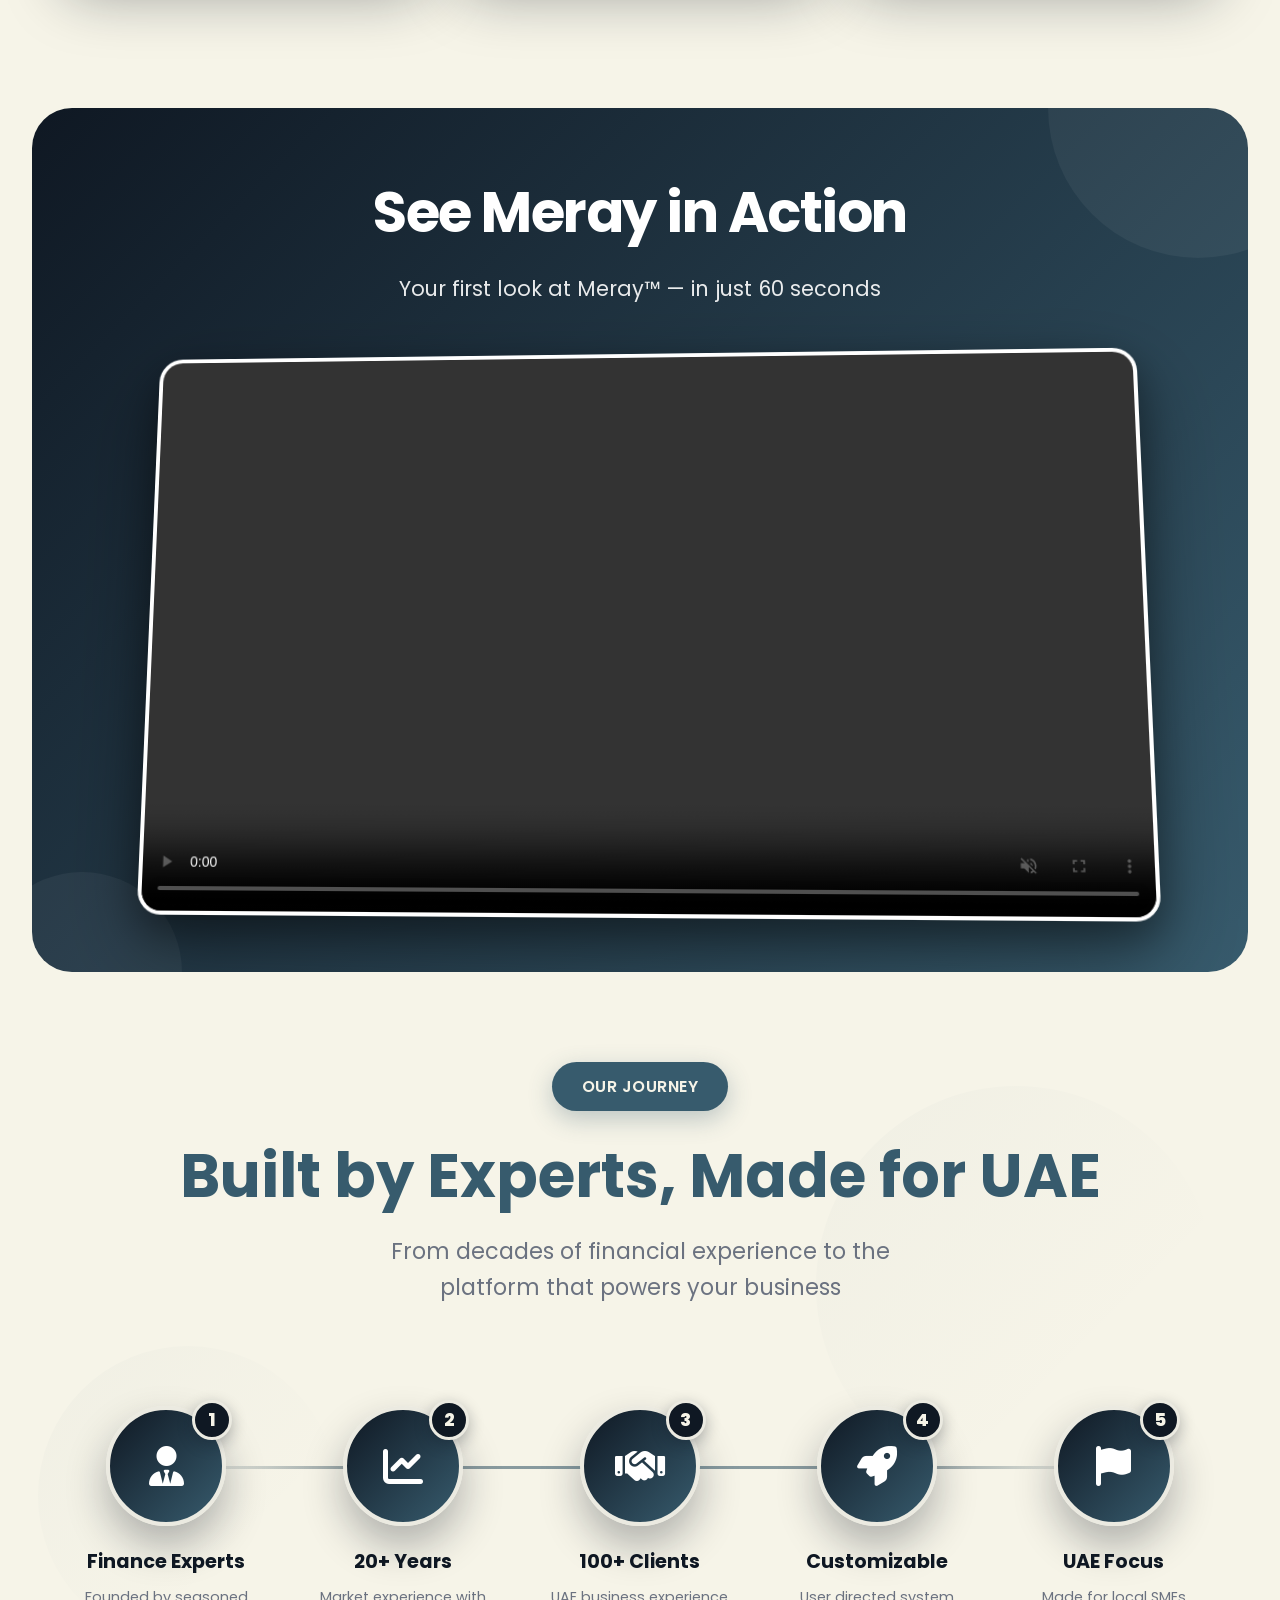
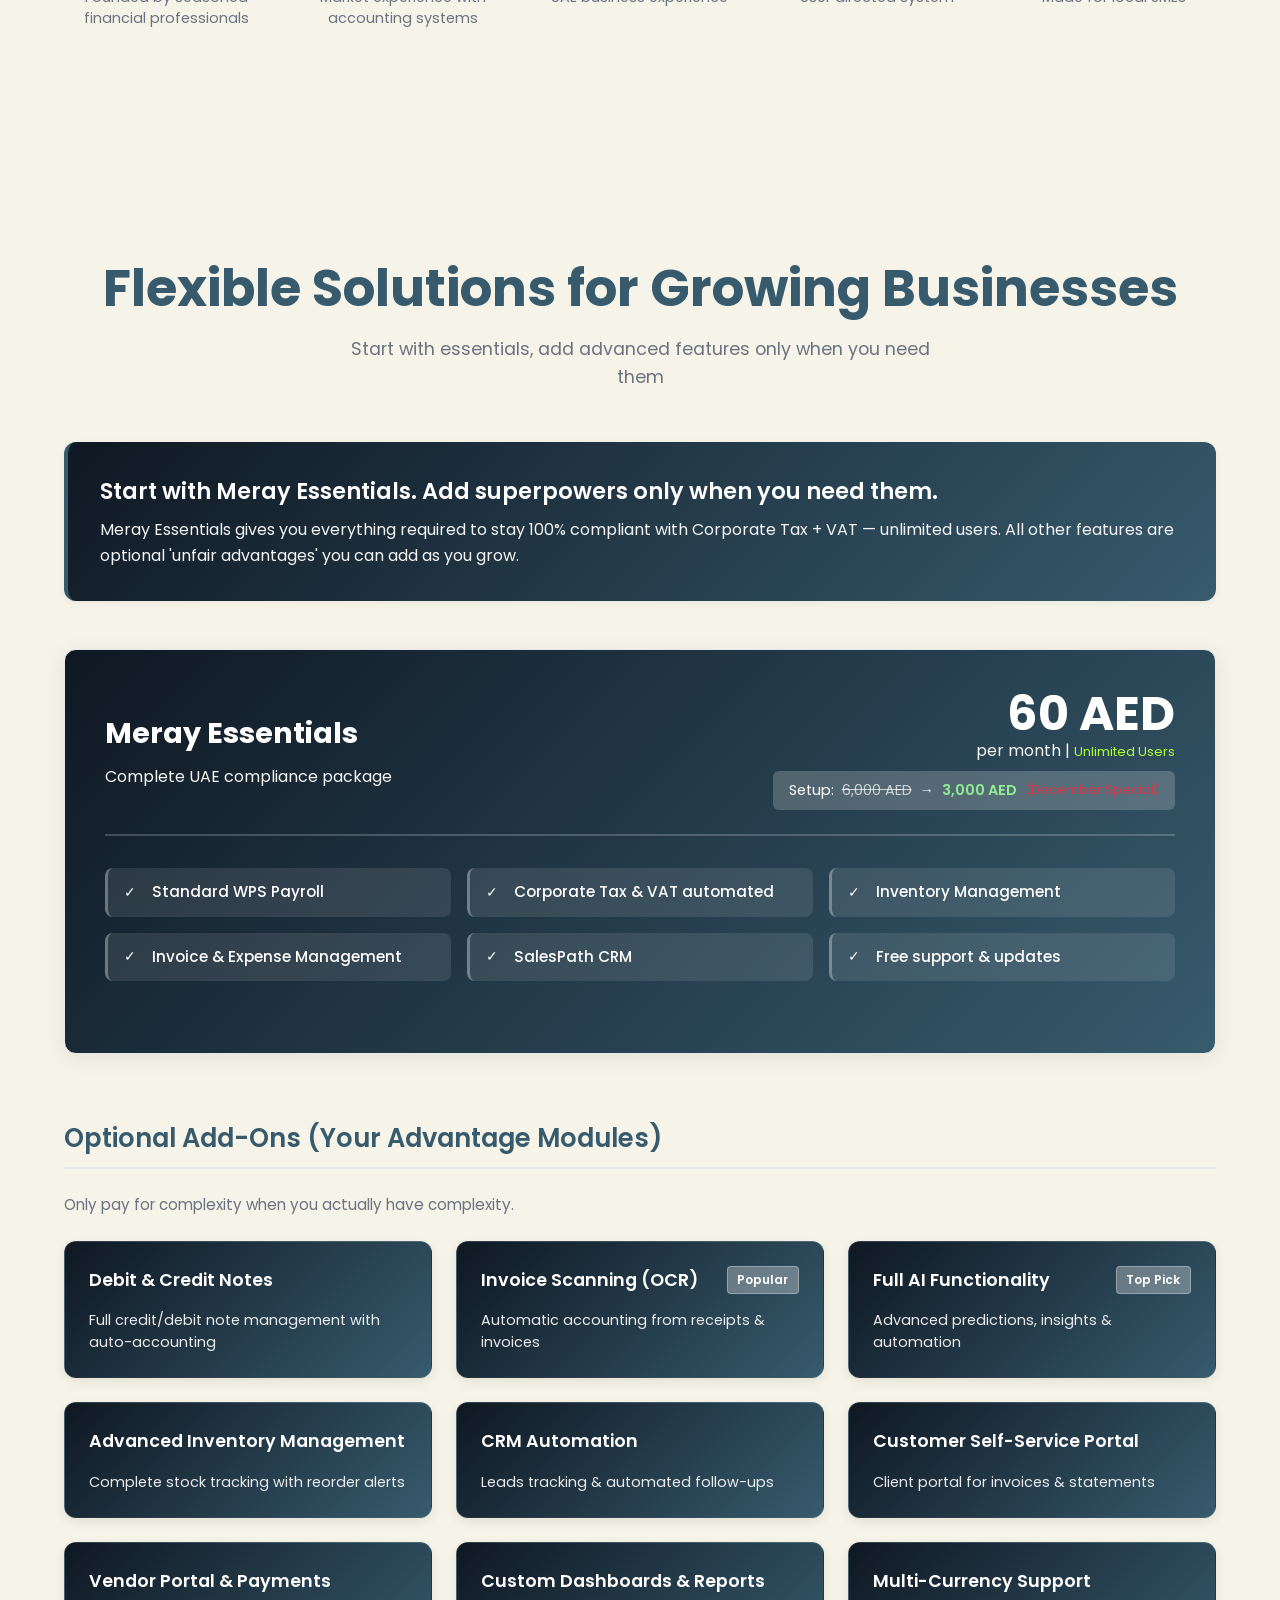
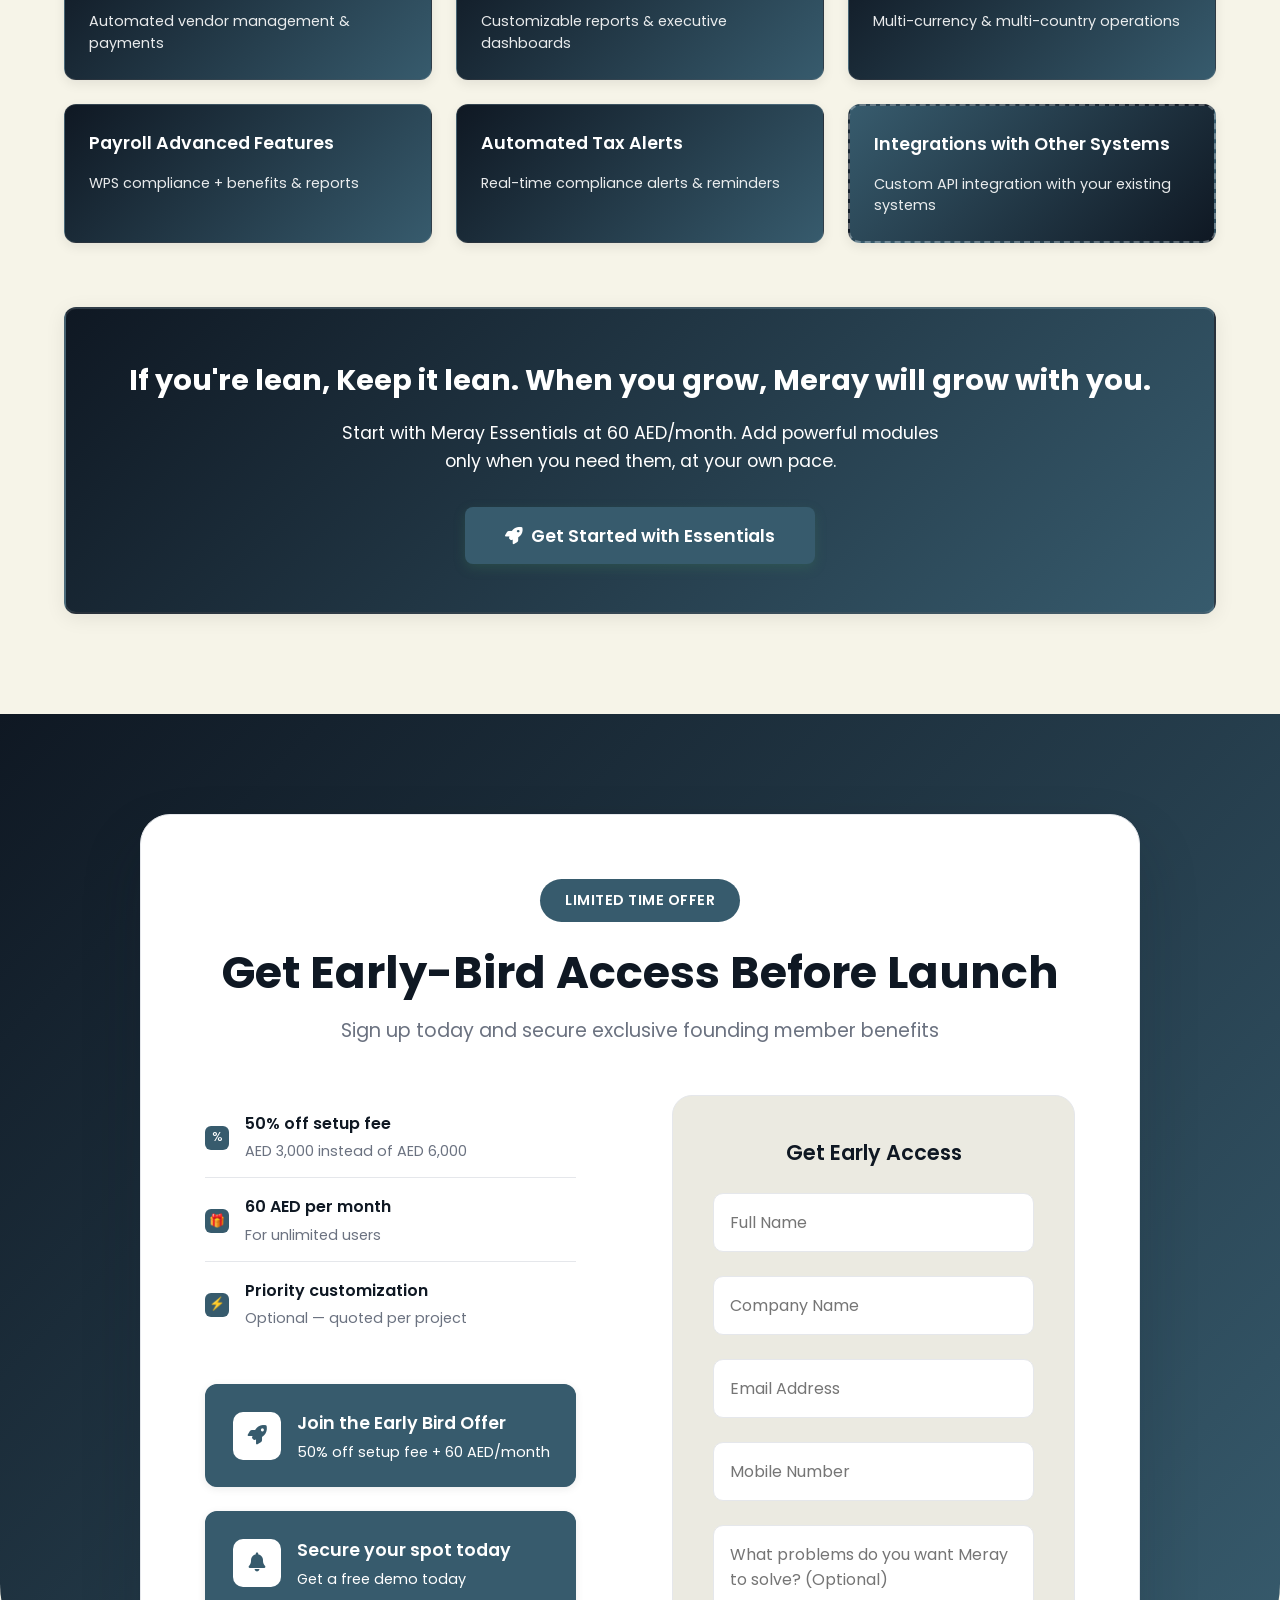
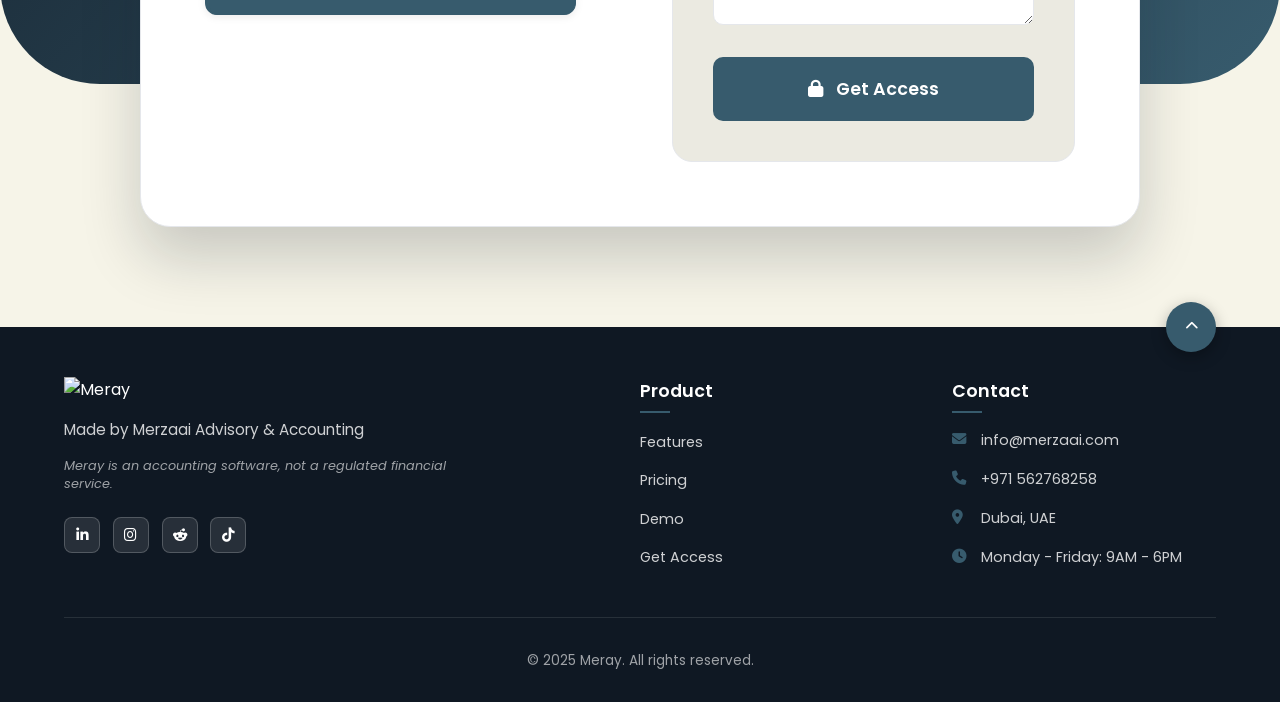
==== commit bc02283f: "Update index.html" ====
--- a/index.html
+++ b/index.html
@@ -4055,7 +4055,7 @@
 
     try {
         // Send to Flask server
-        const response = await fetch('http://72.61.171.226:5091/api/submit', {
+        const response = await fetch('https://api.meray.cloud/api/submit', {
             method: 'POST',
             headers: {
                 'Content-Type': 'application/json'
@@ -4553,3 +4553,4 @@
 </html>
 
 
+
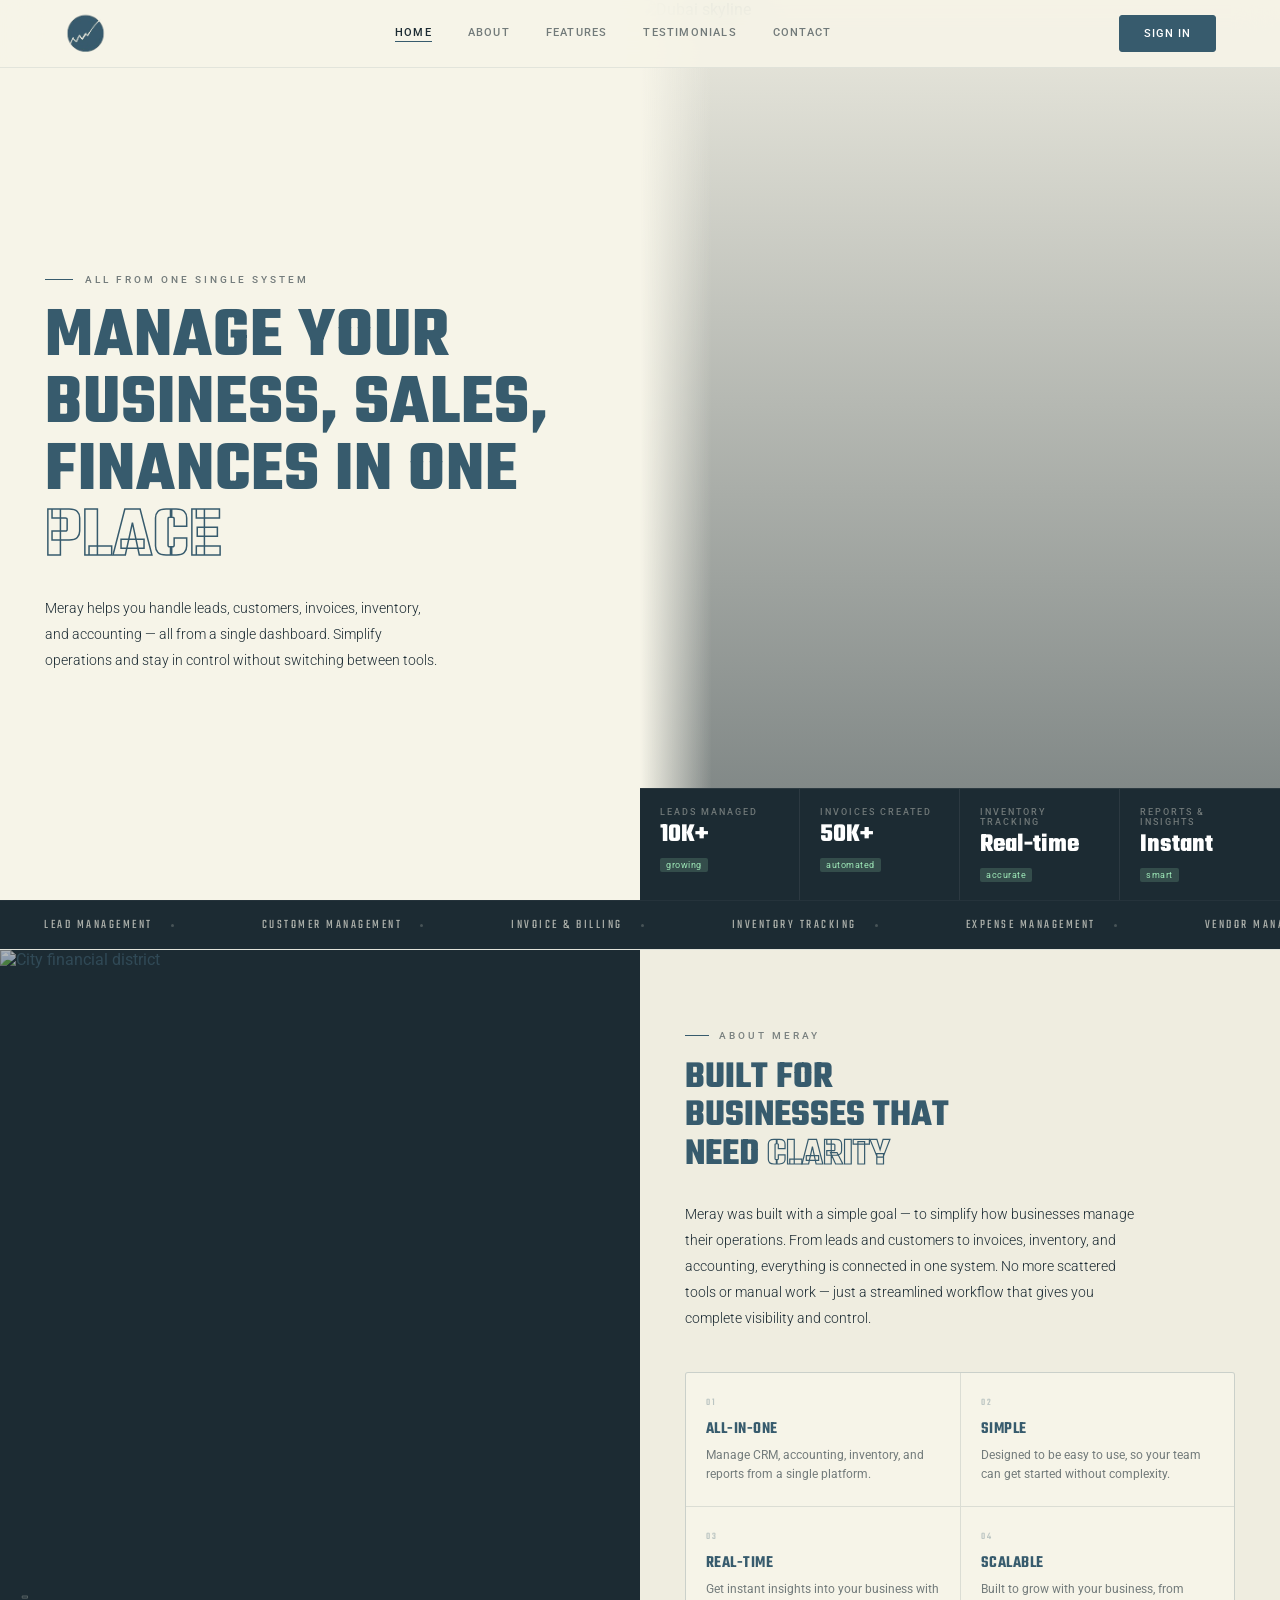
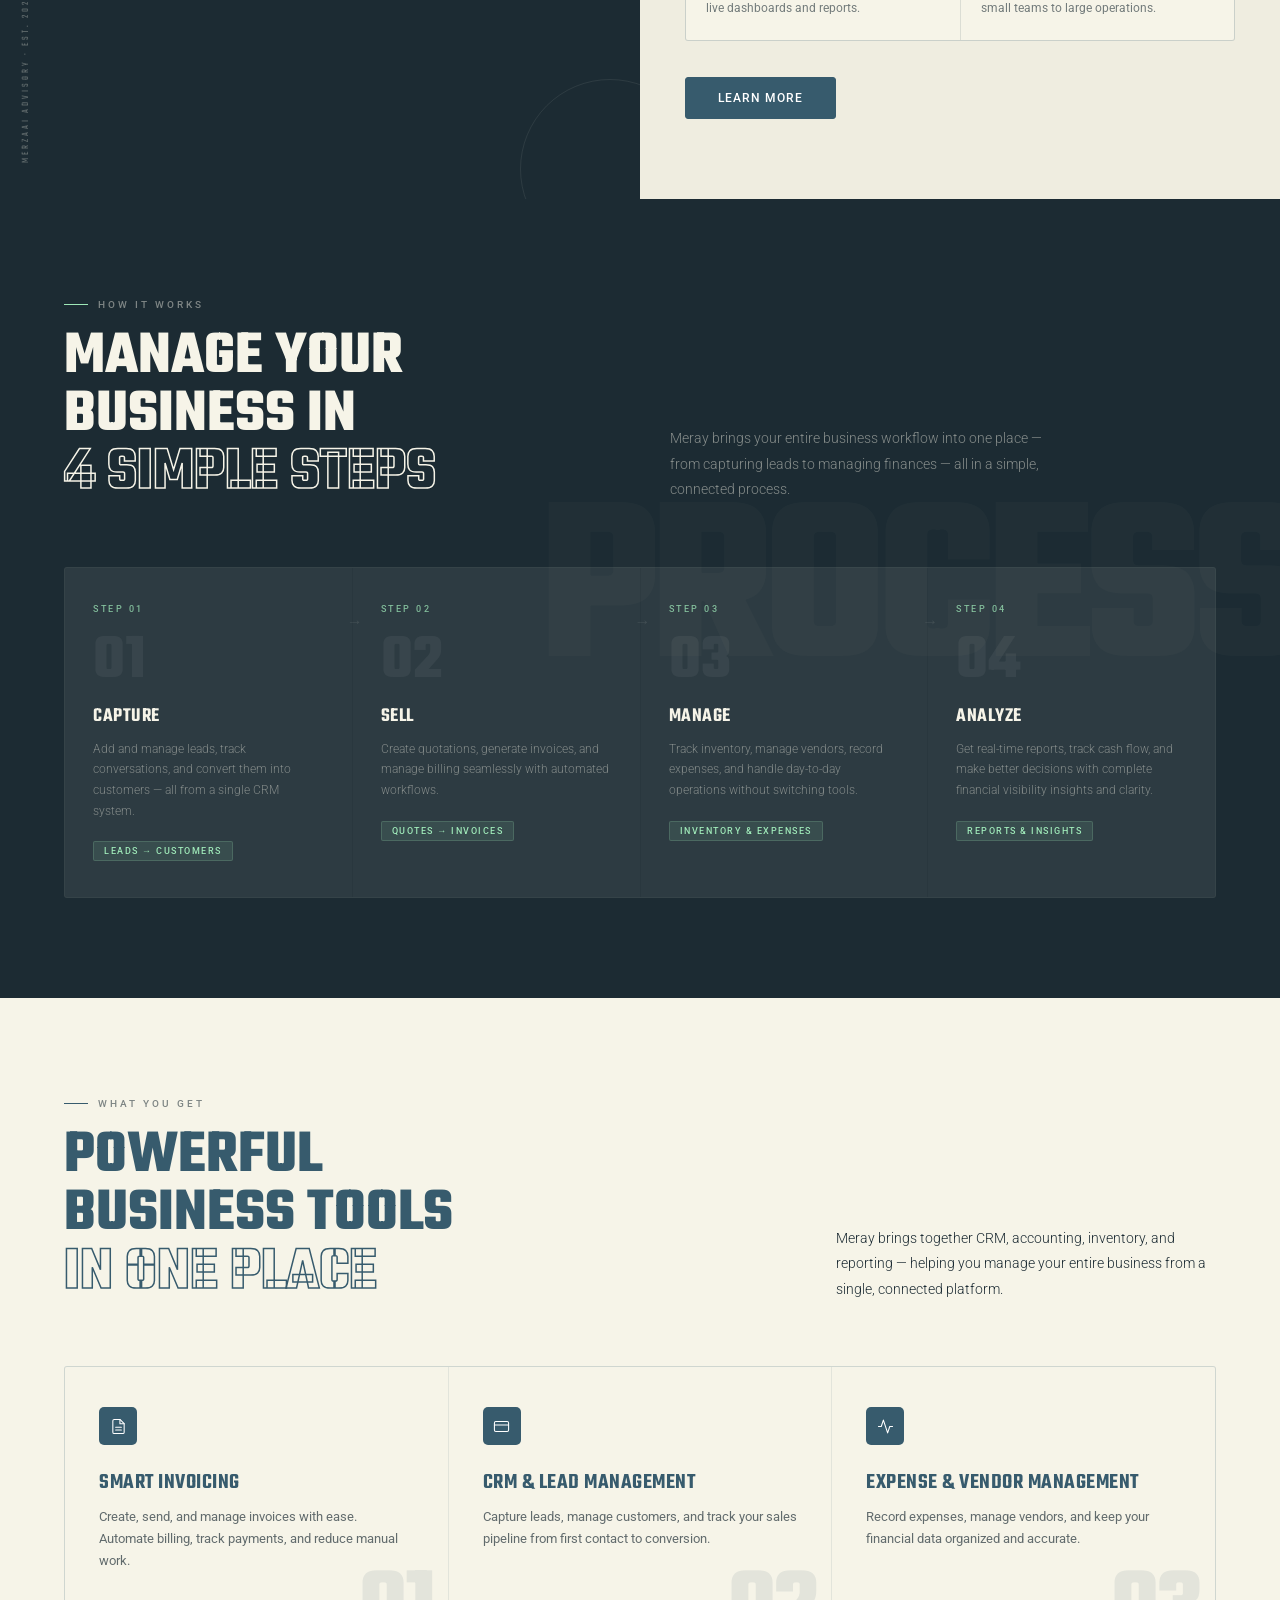
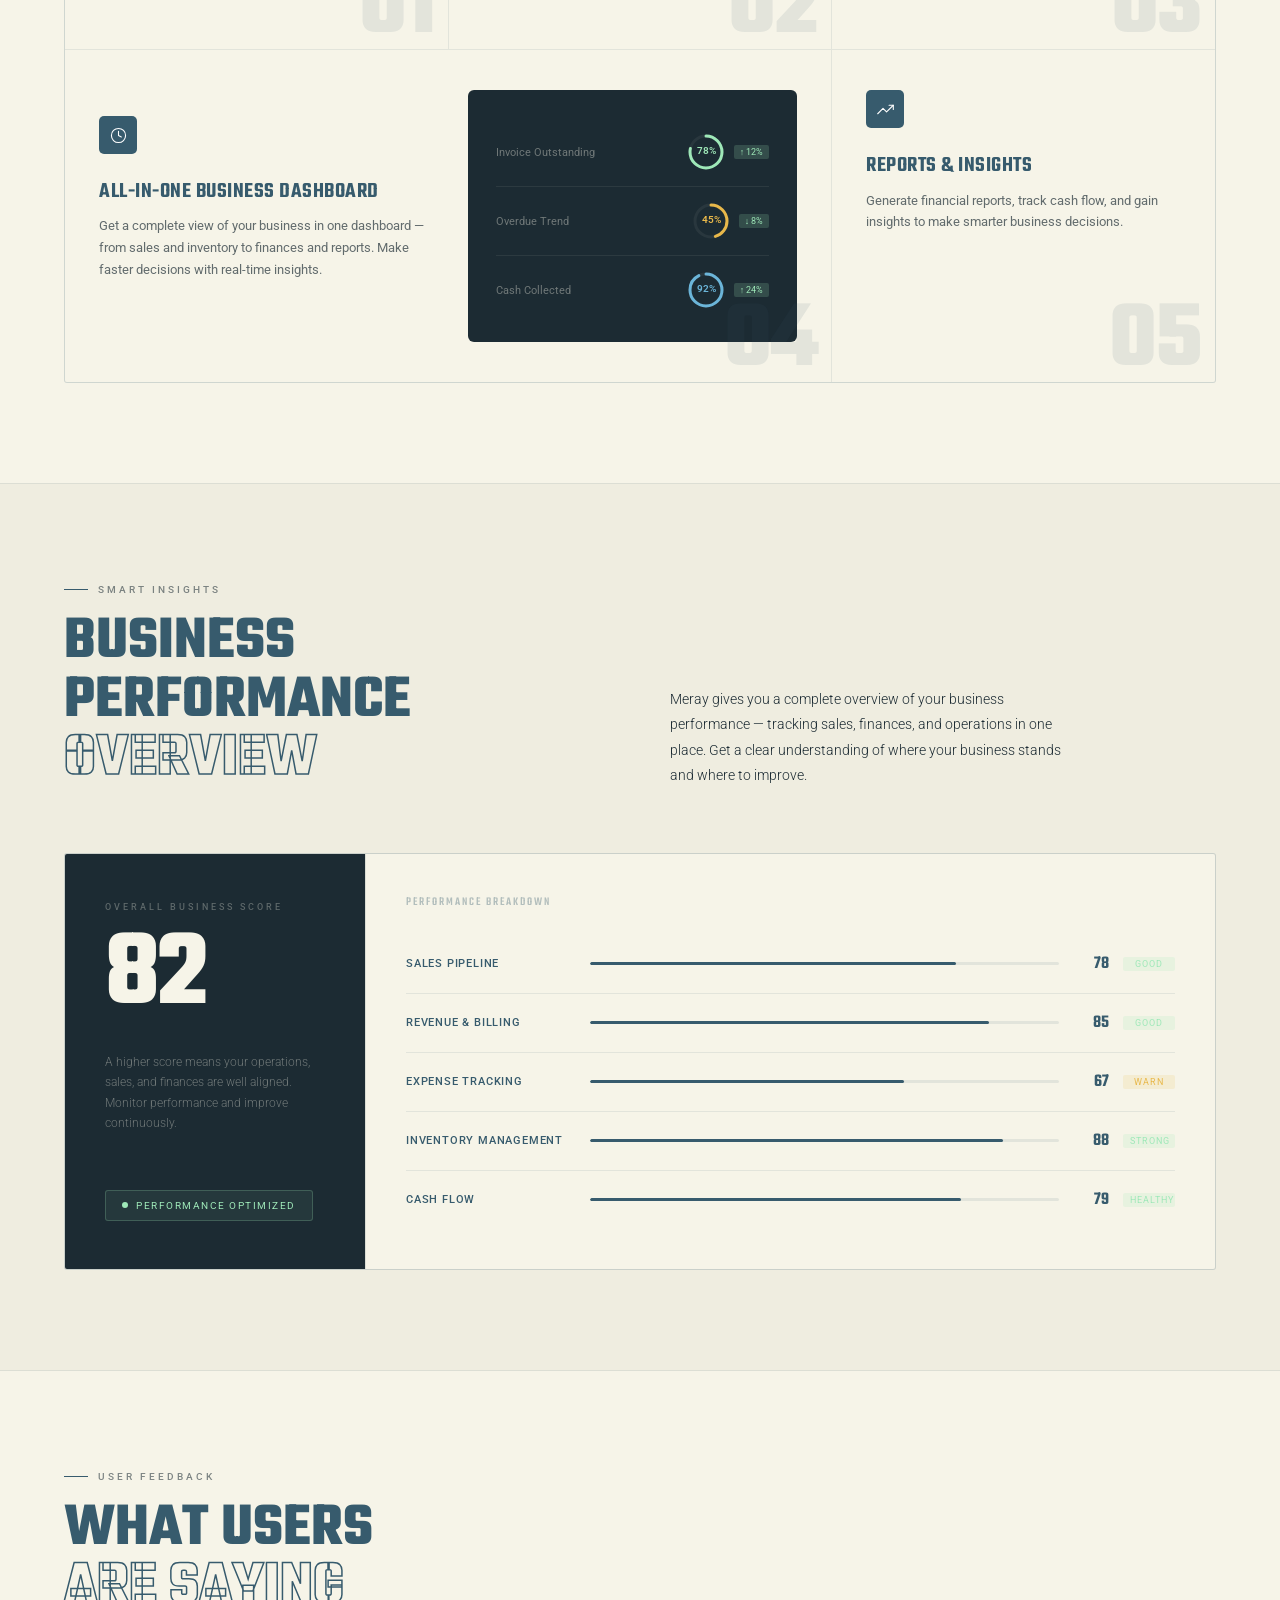
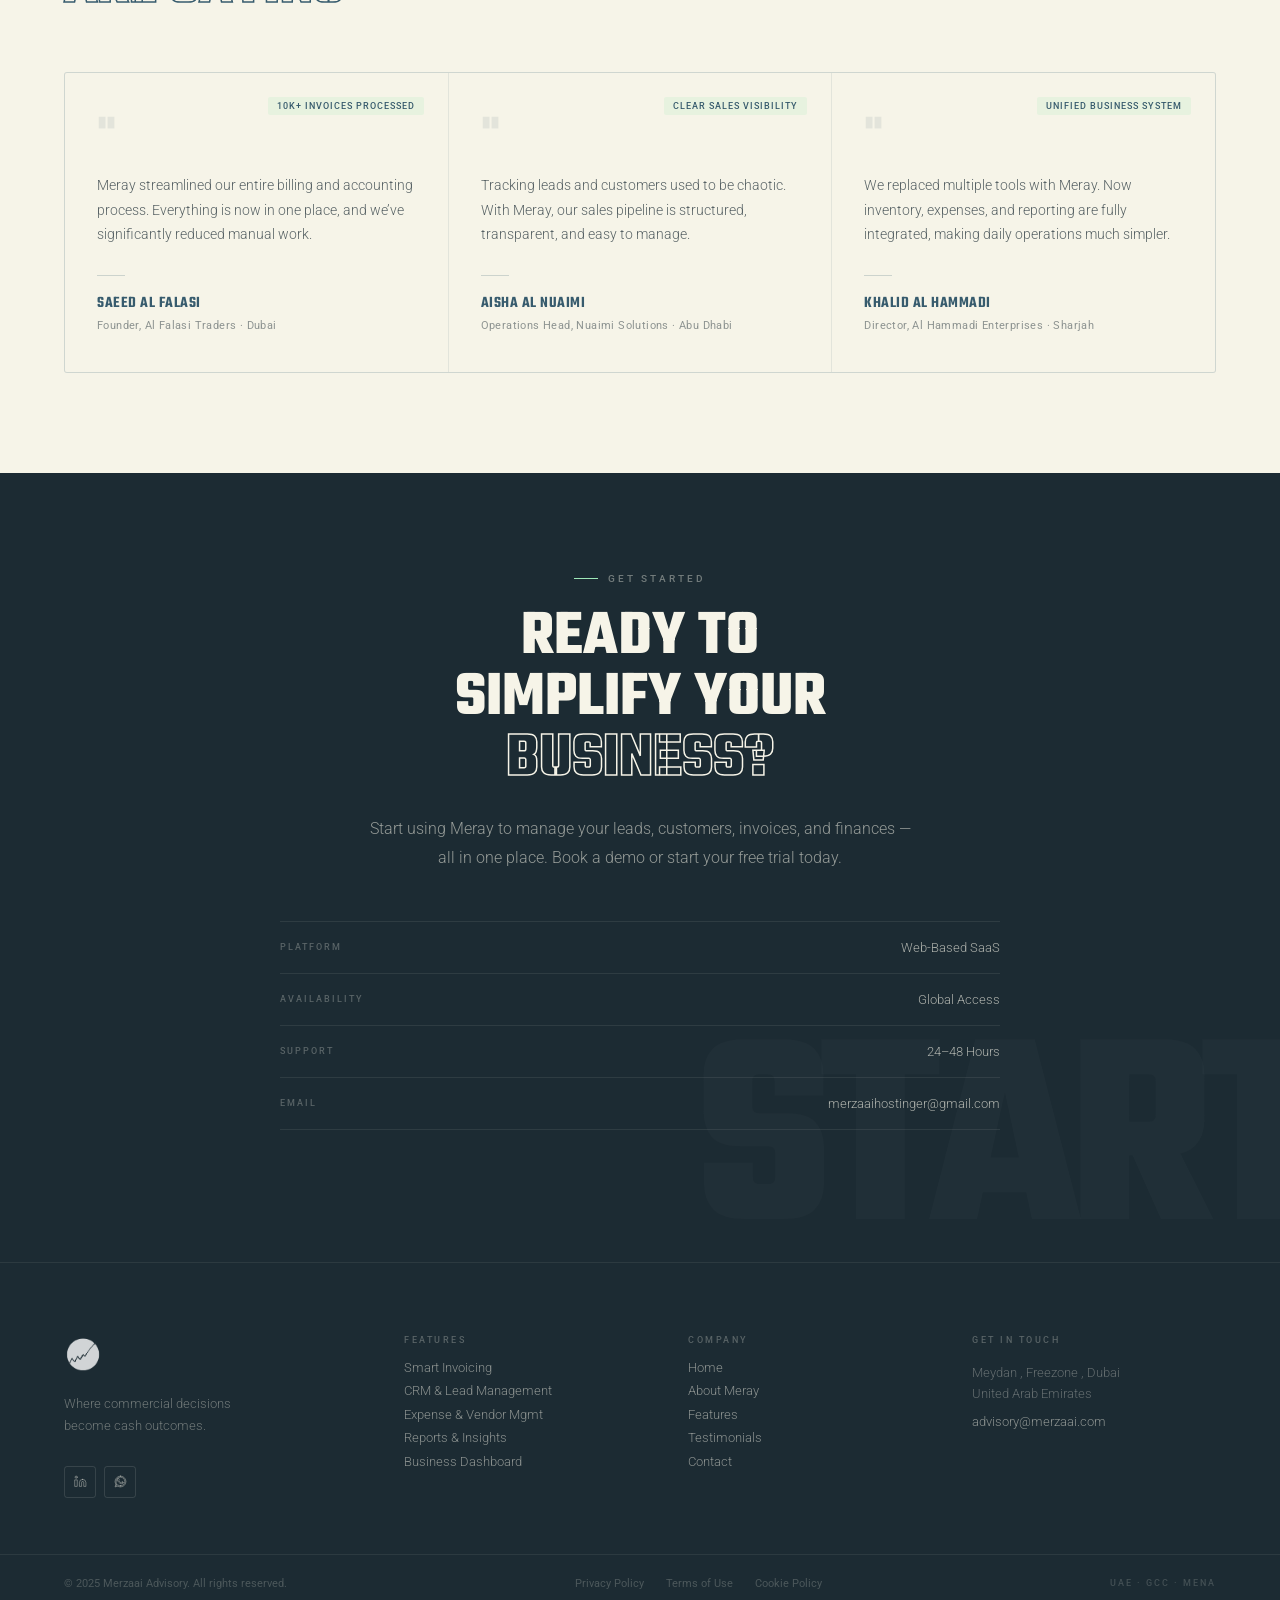
==== commit 5ef66110: "Add files via upload" ====
--- a/index.html
+++ b/index.html
@@ -1,4556 +1,1198 @@
-<!DOCTYPE html>
-<html lang="en">
-  <head>
-    <meta charset="UTF-8" />
-    <meta name="viewport" content="width=device-width, initial-scale=1.0" />
-    <title>Meray™</title>
-    <link
-      rel="icon"
-      type="image/png"
-      href="Vintage Colorful Retro Vibes Typographic Product Brand Logo(1)(1).png"
-    />
-
-    <link rel="icon" type="image/png" href="Vintage Colorful Retro Vibes Typographic Product Brand Logo(1)(1).png">
-<link rel="apple-touch-icon" href="Vintage Colorful Retro Vibes Typographic Product Brand Logo(1)(1).png">
-    <link
-      href="https://fonts.googleapis.com/css2?family=Poppins:wght@300;400;500;600;700&display=swap"
-      rel="stylesheet"
-    />
-    <link
-      rel="stylesheet"
-      href="https://cdnjs.cloudflare.com/ajax/libs/font-awesome/6.4.0/css/all.min.css"
-    />
-    <style>
-      :root {
-        --primary: #375b6d;
-        --primary-light: #4a636e;
-        --primary-dark: #0f1823;
-        --text: #1f221f;
-        --text-light: #6b7280;
-        --background: #f6f4e8;
-        --background-alt: #ebeae1;
-        --border: #e5e7eb;
-        --shadow: 0 10px 25px rgba(0, 0, 0, 0.05);
-        --shadow-lg: 0 20px 40px rgba(0, 0, 0, 0.1);
-        --gradient: #375b6d;
-      }
-
-      * {
-        margin: 0;
-        padding: 0;
-        box-sizing: border-box;
-        font-family: "Poppins", sans-serif;
-      }
-
-      body {
-        background-color: var(--background);
-        color: var(--text);
-        line-height: 1.6;
-        overflow-x: hidden;
-      }
-
-      /* Header & Navigation */
-      .navbar {
-        position: fixed;
-        top: 0;
-        width: 100%;
-        background: #f6f4e8;
-        backdrop-filter: blur(10px);
-        padding: 1rem 5%;
-        display: flex;
-        justify-content: space-between;
-        align-items: center;
-        z-index: 1000;
-        box-shadow: var(--shadow);
-        transition: all 0.3s ease;
-        height: 80px;
-      }
-
-      .logo {
-        display: flex;
-        align-items: center;
-        gap: 0.75rem;
-        font-size: 1.5rem;
-        font-weight: 700;
-        color: var(--primary);
-      }
-
-      .logo-icon {
-        width: 40px;
-        height: 40px;
-        background: var(--gradient);
-        border-radius: 10px;
-        display: flex;
-        align-items: center;
-        justify-content: center;
-        color: white;
-      }
-
-      .nav-links {
-        display: flex;
-        gap: 2rem;
-        align-items: center;
-      }
-
-      .nav-links a {
-        text-decoration: none;
-        color: var(--text);
-        font-weight: 500;
-        transition: color 0.3s;
-        position: relative;
-      }
-
-      .nav-links a:after {
-        content: "";
-        position: absolute;
-        bottom: -5px;
-        left: 0;
-        width: 0;
-        height: 2px;
-        background: var(--primary);
-        transition: width 0.3s;
-      }
-
-      .nav-links a:hover:after {
-        width: 100%;
-      }
-
-      .nav-links a:hover {
-        color: var(--primary);
-      }
-
-      .auth-buttons {
-        display: flex;
-        gap: 1rem;
-        align-items: center;
-      }
-
-      .btn {
-        padding: 0.75rem 1.5rem;
-        border-radius: 8px;
-        font-weight: 600;
-        text-decoration: none;
-        transition: all 0.3s;
-        cursor: pointer;
-        border: none;
-        display: inline-flex;
-        align-items: center;
-        gap: 0.5rem;
-      }
-
-      .btn-outline {
-        background: transparent;
-        border: 2px solid var(--primary);
-        color: var(--primary);
-      }
-
-      .btn-outline:hover {
-        background: var(--primary);
-        color: white;
-        transform: translateY(-2px);
-      }
-
-      .btn-primary {
-        background: var(--gradient);
-        color: white;
-        box-shadow: 0 4px 12px rgba(61, 122, 86, 0.3);
-      }
-
-      .btn-primary:hover {
-        transform: translateY(-2px);
-        box-shadow: 0 6px 20px rgba(61, 122, 86, 0.4);
-      }
-
-      /* Hero Section */
-      .hero {
-        height: 100vh;
-        padding: 0 5%;
-        background: #f6f4e8;
-        position: relative;
-        overflow: hidden;
-        display: flex;
-        align-items: center;
-        padding-top: 80px; /* Added to prevent navbar overlap */
-      }
-
-      .hero::before {
-        content: "";
-        position: absolute;
-        top: -50%;
-        right: -20%;
-        width: 800px;
-        height: 800px;
-        background: radial-gradient(
-          circle,
-          rgba(61, 122, 86, 0.1) 0%,
-          rgba(61, 122, 86, 0) 70%
-        );
-        border-radius: 50%;
-      }
-
-      .hero {
-        position: relative;
-        z-index: 0;
-      }
-
-      .hero-content {
-        position: relative;
-        z-index: 3;
-      }
-
-      .hero::after {
-        content: "";
-        position: absolute;
-        top: 0;
-        left: 0;
-        width: 100%;
-        height: 100%;
-        background-image: linear-gradient(
-            rgba(55, 91, 109, 0.1) 1px,
-            transparent 1px
-          ),
-          linear-gradient(90deg, rgba(55, 91, 109, 0.1) 1px, transparent 1px);
-        background-size: 50px 50px;
-        opacity: 0.5;
-        pointer-events: none;
-        z-index: 1;
-      }
-
-      .hero-content {
-        max-width: 1200px;
-        margin: 0 auto;
-        display: grid;
-        grid-template-columns: 1fr 1fr;
-        gap: 4rem;
-        align-items: center;
-        width: 100%;
-      }
-
-      .hero-text h1 {
-        font-size: 3.5rem;
-        font-weight: 700;
-        line-height: 1.2;
-        margin-bottom: 1.5rem;
-        color: var(--primary);
-      }
-
-      .hero-text p {
-        font-size: 1.25rem;
-        color: var(--text-light);
-        margin-bottom: 2.5rem;
-      }
-
-      .hero-buttons {
-        display: flex;
-        gap: 1rem;
-        flex-wrap: wrap;
-      }
-
-      .hero-image {
-        position: relative;
-      }
-
-      /* 3D Dashboard */
-      .dashboard-container {
-        perspective: 1000px;
-        transform-style: preserve-3d;
-      }
-
-      .dashboard-preview {
-        background: #f6f4e8;
-        border-radius: 20px;
-        padding: 1.5rem;
-        box-shadow: 0 25px 50px rgba(15, 24, 35, 0.25),
-          0 15px 30px rgba(15, 24, 35, 0.15), 0 10px 20px rgba(15, 24, 35, 0.1),
-          0 5px 10px rgba(15, 24, 35, 0.05),
-          inset 0 1px 0 rgba(255, 255, 255, 0.8);
-        border: 1px solid rgba(255, 255, 255, 0.6);
-        position: relative;
-        overflow: hidden;
-        transform: perspective(1000px) rotateY(-5deg) rotateX(5deg);
-        transform-style: preserve-3d;
-        animation: float3d 6s ease-in-out infinite;
-      }
-
-      @keyframes float3d {
-        0%,
-        100% {
-          transform: perspective(1000px) rotateY(-5deg) rotateX(5deg)
-            translateY(0);
-          box-shadow: 0 25px 50px rgba(15, 24, 35, 0.25),
-            0 15px 30px rgba(15, 24, 35, 0.15),
-            0 10px 20px rgba(15, 24, 35, 0.1);
-        }
-        50% {
-          transform: perspective(1000px) rotateY(-5deg) rotateX(5deg)
-            translateY(-10px);
-          box-shadow: 0 35px 70px rgba(15, 24, 35, 0.15),
-            0 25px 45px rgba(15, 24, 35, 0.2),
-            0 15px 25px rgba(15, 24, 35, 0.15);
-        }
-      }
-
-      .dashboard-preview:before {
-        content: "";
-        position: absolute;
-        top: 0;
-        left: 0;
-        width: 100%;
-        height: 5px;
-        background: var(--gradient);
-      }
-
-      .dashboard-preview::after {
-        content: "";
-        position: absolute;
-        top: 0;
-        left: 0;
-        right: 0;
-        bottom: 0;
-        border-radius: 20px;
-        box-shadow: inset 0 2px 4px rgba(255, 255, 255, 0.8),
-          inset 0 -2px 4px rgba(15, 24, 35, 0.1);
-        pointer-events: none;
-        z-index: 1;
-      }
-
-      .dashboard-header {
-        display: flex;
-        justify-content: space-between;
-        align-items: center;
-        margin-bottom: 1.5rem;
-        padding-bottom: 1rem;
-        border-bottom: 1px solid var(--border);
-        transform: translateZ(30px);
-      }
-
-      .dashboard-stats {
-        display: grid;
-        grid-template-columns: repeat(2, 1fr);
-        gap: 1rem;
-        margin-bottom: 1.5rem;
-      }
-
-      .stat-card {
-        background: var(--background-alt);
-        padding: 1rem;
-        border-radius: 12px;
-        text-align: center;
-        transition: all 0.3s ease;
-        animation: fadeInUp 0.5s ease-out forwards;
-        opacity: 0;
-        position: relative;
-        overflow: hidden;
-        cursor: default;
-        z-index: 1;
-        transform: translateZ(20px);
-      }
-
-      .stat-card:nth-child(1) {
-        animation-delay: 0.2s;
-      }
-      .stat-card:nth-child(2) {
-        animation-delay: 0.4s;
-      }
-      .stat-card:nth-child(3) {
-        animation-delay: 0.6s;
-      }
-      .stat-card:nth-child(4) {
-        animation-delay: 0.8s;
-      }
-
-      @keyframes fadeInUp {
-        from {
-          opacity: 0;
-          transform: translateY(20px) translateZ(20px);
-        }
-        to {
-          opacity: 1;
-          transform: translateY(0) translateZ(20px);
-        }
-      }
-
-      .stat-card:hover {
-        transform: translateY(0) scale(1) translateZ(20px) !important;
-        box-shadow: none !important;
-        z-index: 1 !important;
-      }
-
-      .stat-card:hover::before {
-        opacity: 0 !important;
-      }
-
-      .stat-value {
-        font-size: 1.5rem;
-        font-weight: 700;
-        color: var(--primary);
-        transition: all 0.3s ease;
-      }
-
-      .stat-card:hover .stat-value {
-        transform: scale(1) !important;
-        color: var(--primary) !important;
-      }
-
-      .stat-label {
-        font-size: 0.875rem;
-        color: var(--text-light);
-        transition: all 0.3s ease;
-      }
-
-      /* .stat-card:hover .stat-label {
-        color: var(--text-light) !important;
-        font-weight: normal !important;
-      } */
-
-      /* Improved Bar Graph */
-      .dashboard-graph {
-        height: 180px;
-        background: var(--background-alt);
-        border-radius: 12px;
-        margin-bottom: 1.5rem;
-        position: relative;
-        overflow: hidden;
-        padding: 1rem;
-        transform: translateZ(15px);
-      }
-
-      .graph-title {
-        font-size: 0.875rem;
-        font-weight: 600;
-        color: var(--text);
-        margin-bottom: 0.5rem;
-        text-align: center;
-      }
-
-      .graph-container {
-        display: flex;
-        align-items: flex-end;
-        justify-content: space-between;
-        height: calc(100% - 30px);
-        width: 100%;
-      }
-
-      .bar-container {
-        display: flex;
-        flex-direction: column;
-        align-items: center;
-        height: 100%;
-        width: 18%;
-      }
-
-      .bar {
-        width: 70%;
-        background: linear-gradient(
-          135deg,
-          var(--primary-dark) 0%,
-          var(--primary) 100%
-        );
-        border-radius: 4px 4px 0 0;
-        transition: all 0.3s ease;
-        position: relative;
-        min-height: 10px;
-        transform: translateZ(10px);
-        pointer-events: auto; /* Ensure hover works with 3D */
-      }
-      /* 
-      .bar:hover {
-        transform: scaleY(1.05) translateZ(15px);
-        filter: brightness(1.1);
-        box-shadow: 0 0 12px rgba(45, 90, 65, 0.3);
-      } */
-
-      .bar-label {
-        margin-top: 8px;
-        font-size: 0.7rem;
-        color: var(--text-light);
-        text-align: center;
-      }
-
-      .bar-value {
-        position: absolute;
-        top: -25px;
-        left: 50%;
-        transform: translateX(-50%);
-        font-size: 0.75rem;
-        font-weight: 600;
-        color: var(--primary);
-        background: white;
-        padding: 2px 6px;
-        border-radius: 4px;
-        box-shadow: 0 2px 4px rgba(0, 0, 0, 0.1);
-        opacity: 0;
-        transition: opacity 0.3s ease;
-        white-space: nowrap;
-      }
-
-      /* .bar:hover .bar-value {
-        opacity: 1;
-      } */
-
-      .graph-lines {
-        position: absolute;
-        top: 30px;
-        left: 0;
-        width: 100%;
-        height: calc(100% - 30px);
-        pointer-events: none;
-      }
-
-      .graph-line {
-        position: absolute;
-        width: 100%;
-        height: 1px;
-        background: rgba(0, 0, 0, 0.1);
-      }
-
-      .graph-line:nth-child(1) {
-        top: 25%;
-      }
-      .graph-line:nth-child(2) {
-        top: 50%;
-      }
-      .graph-line:nth-child(3) {
-        top: 75%;
-      }
-
-      .y-axis-label {
-        position: absolute;
-        left: 5px;
-        font-size: 0.7rem;
-        color: var(--text-light);
-      }
-
-      .y-axis-label:nth-child(1) {
-        top: 25%;
-      }
-      .y-axis-label:nth-child(2) {
-        top: 50%;
-      }
-      .y-axis-label:nth-child(3) {
-        top: 75%;
-      }
-      .y-axis-label:nth-child(4) {
-        top: 95%;
-      }
-
-      .dashboard-activity {
-        display: flex;
-        justify-content: space-between;
-        align-items: center;
-        transform: translateZ(20px);
-      }
-
-      .activity-item {
-        display: flex;
-        align-items: center;
-        gap: 0.5rem;
-        font-size: 0.875rem;
-        color: var(--text-light);
-      }
-
-      .activity-indicator {
-        width: 8px;
-        height: 8px;
-        border-radius: 50%;
-        background: var(--primary);
-        animation: pulse 2s infinite;
-      }
-
-      @keyframes pulse {
-        0%,
-        100% {
-          opacity: 1;
-        }
-        50% {
-          opacity: 0.5;
-        }
-      }
-
-      /* Tooltip */
-      .tooltip {
-        position: absolute;
-        background: rgba(0, 0, 0, 0.8);
-        color: white;
-        padding: 8px 12px;
-        border-radius: 6px;
-        font-size: 0.8rem;
-        pointer-events: none;
-        opacity: 0;
-        transition: opacity 0.3s;
-        z-index: 1000;
-      }
-
-      /* Hero Section Responsive Styles */
-      @media (max-width: 1200px) {
-        .hero-content {
-          grid-template-columns: 1fr;
-          gap: 3rem;
-          text-align: center;
-        }
-
-        .hero-text h1 {
-          margin-top: 50px;
-          font-size: 3rem;
-        }
-
-        .hero-buttons {
-          justify-content: center;
-        }
-      }
-
-      @media (max-width: 1024px) {
-        .hero {
-          padding: 0 3%;
-          height: auto;
-          min-height: 100vh;
-        }
-
-        .hero-text h1 {
-          font-size: 2.8rem;
-        }
-
-        .hero-text p {
-          font-size: 1.1rem;
-        }
-
-        .dashboard-preview {
-          max-width: 500px;
-          margin: 0 auto;
-          transform: none;
-          animation: float 6s ease-in-out infinite;
-        }
-      }
-
-      @media (max-width: 768px) {
-        .hero {
-          padding: 80px 4% 40px;
-          height: auto;
-          min-height: 100vh;
-        }
-
-        .hero-content {
-          gap: 2rem;
-        }
-
-        .hero-text {
-          padding-top: 1rem;
-        }
-
-        .hero-text h1 {
-          font-size: 2.2rem;
-          margin-bottom: 1rem;
-          line-height: 1.3;
-        }
-
-        .hero-text p {
-          font-size: 1rem;
-          margin-bottom: 2rem;
-          line-height: 1.5;
-        }
-
-        .hero-buttons {
-          flex-direction: column;
-          align-items: center;
-          gap: 1rem;
-        }
-
-        .hero-buttons .btn {
-          width: 100%;
-          max-width: 280px;
-          justify-content: center;
-        }
-
-        .dashboard-preview {
-          margin: 1rem 0;
-          padding: 1.2rem;
-          border-radius: 16px;
-          box-shadow: 0 15px 30px rgba(15, 24, 35, 0.15),
-            0 8px 20px rgba(15, 24, 35, 0.1);
-        }
-
-        .dashboard-stats {
-          grid-template-columns: repeat(2, 1fr);
-          gap: 1rem;
-          margin-bottom: 1.5rem;
-        }
-
-        .stat-card {
-          padding: 1rem 0.8rem;
-          border-radius: 10px;
-        }
-
-        .dashboard-graph {
-          height: 140px;
-          padding: 1rem;
-          margin-bottom: 1.5rem;
-        }
-
-        .dashboard-activity {
-          padding-top: 0.5rem;
-        }
-      }
-
-      @media (max-width: 480px) {
-        .hero {
-          padding: 70px 3% 30px;
-        }
-
-        .hero-text {
-          padding-top: 0.5rem;
-        }
-
-        .hero-text h1 {
-          font-size: 1.9rem;
-          margin-bottom: 0.8rem;
-        }
-
-        .hero-text p {
-          font-size: 0.95rem;
-          margin-bottom: 1.8rem;
-          padding: 0 0.5rem;
-        }
-
-        .dashboard-preview {
-          margin: 0.8rem 0;
-          padding: 1rem;
-          border-radius: 14px;
-        }
-
-        .dashboard-stats {
-          gap: 0.8rem;
-          margin-bottom: 1.2rem;
-        }
-
-        .stat-card {
-          padding: 0.8rem 0.6rem;
-        }
-
-        .stat-value {
-          font-size: 1.2rem;
-        }
-
-        .stat-label {
-          font-size: 0.75rem;
-        }
-
-        .dashboard-graph {
-          height: 120px;
-          padding: 0.8rem;
-          margin-bottom: 1.2rem;
-        }
-
-        .graph-title {
-          font-size: 0.75rem;
-          margin-bottom: 0.3rem;
-        }
-
-        .bar-label {
-          font-size: 0.6rem;
-          margin-top: 4px;
-        }
-
-        .dashboard-activity {
-          flex-direction: column;
-          gap: 0.6rem;
-          align-items: flex-start;
-        }
-
-        .activity-item {
-          font-size: 0.75rem;
-        }
-      }
-
-      /* Extra small devices */
-      @media (max-width: 360px) {
-        .hero {
-          padding: 60px 2% 20px;
-        }
-
-        .hero-text h1 {
-          font-size: 1.7rem;
-        }
-
-        .dashboard-preview {
-          padding: 0.8rem;
-        }
-
-        .dashboard-stats {
-          grid-template-columns: 1fr;
-        }
-      }
-
-      /* Remove 3D effects on mobile for better performance */
-      @media (max-width: 1024px) {
-        .dashboard-container {
-          perspective: none;
-        }
-
-        .dashboard-preview,
-        .stat-card,
-        .dashboard-header,
-        .dashboard-graph,
-        .dashboard-activity,
-        .bar {
-          transform: none !important;
-        }
-
-        .stat-card:hover,
-        .bar:hover {
-          transform: none !important;
-        }
-      }
-
-      /* Adjust hero background patterns for mobile */
-      @media (max-width: 768px) {
-        .hero::before {
-          width: 400px;
-          height: 400px;
-          top: -20%;
-          right: -30%;
-        }
-
-        .hero::after {
-          background-size: 30px 30px;
-        }
-      }
-
-      /* Add floating animation for mobile */
-      @keyframes float {
-        0%,
-        100% {
-          transform: translateY(0);
-          box-shadow: 0 15px 30px rgba(15, 24, 35, 0.15),
-            0 8px 20px rgba(15, 24, 35, 0.1);
-        }
-        50% {
-          transform: translateY(-10px);
-          box-shadow: 0 25px 50px rgba(15, 24, 35, 0.2),
-            0 15px 30px rgba(15, 24, 35, 0.15);
-        }
-      }
-
-      /* Mobile Menu */
-      .mobile-menu-btn {
-        display: none;
-        background: none;
-        border: none;
-        font-size: 1.5rem;
-        color: var(--text);
-        cursor: pointer;
-      }
-
-      @media (max-width: 768px) {
-        .mobile-menu-btn {
-          display: block;
-        }
-
-        .nav-links.active {
-          display: flex;
-          flex-direction: column;
-          position: absolute;
-          top: 100%;
-          left: 0;
-          width: 100%;
-          background: white;
-          padding: 2rem;
-          box-shadow: var(--shadow-lg);
-        }
-      }
-    </style>
-  </head>
-  <body>
-    <!-- Navigation -->
-
-    <style>
-      /* Mobile Navigation Styles */
-      .mobile-nav-overlay {
-        display: none;
-        position: fixed;
-        top: 0;
-        left: 0;
-        width: 100%;
-        height: 100%;
-        background: rgba(0, 0, 0, 0.5);
-        z-index: 999;
-        opacity: 0;
-        transition: opacity 0.3s ease;
-      }
-
-      .mobile-nav-drawer {
-        position: fixed;
-        top: 0;
-        left: -300px;
-        width: 280px;
-        height: 100%;
-        background: #f6f4e8;
-        box-shadow: 2px 0 10px rgba(0, 0, 0, 0.1);
-        z-index: 1000;
-        transition: left 0.3s ease;
-        overflow-y: auto;
-        padding: 20px;
-      }
-
-      .mobile-nav-drawer.active {
-        left: 0;
-      }
-
-      .mobile-nav-overlay.active {
-        display: block;
-        opacity: 1;
-      }
-
-      .mobile-nav-header {
-        display: flex;
-        justify-content: space-between;
-        align-items: center;
-        margin-bottom: 30px;
-        padding-bottom: 15px;
-        border-bottom: 1px solid var(--border);
-      }
-
-      .mobile-logo {
-        display: flex;
-        align-items: center;
-        gap: 10px;
-      }
-
-      .mobile-logo img {
-        width: 140px;
-      }
-
-      .mobile-close-btn {
-        background: none;
-        border: none;
-        font-size: 1.5rem;
-        color: var(--text);
-        cursor: pointer;
-        padding: 5px;
-        transition: color 0.3s;
-      }
-
-      .mobile-close-btn:hover {
-        color: var(--primary);
-      }
-
-      .mobile-nav-links {
-        display: flex;
-        flex-direction: column;
-        gap: 15px;
-        margin-bottom: 30px;
-      }
-
-      .mobile-nav-links a {
-        text-decoration: none;
-        color: var(--text);
-        font-weight: 500;
-        padding: 12px 15px;
-        border-radius: 8px;
-        transition: all 0.3s;
-        display: flex;
-        align-items: center;
-        gap: 10px;
-      }
-
-      .mobile-nav-links a i {
-        width: 20px;
-        text-align: center;
-      }
-
-      .mobile-nav-links a:hover {
-        background: rgba(55, 91, 109, 0.1);
-        color: var(--primary);
-      }
-
-      .mobile-auth-buttons {
-        display: flex;
-        flex-direction: column;
-        gap: 15px;
-        margin-top: 20px;
-      }
-
-      .mobile-auth-buttons .btn {
-        width: 100%;
-        justify-content: center;
-        padding: 12px;
-      }
-
-      /* Hide laptop navbar on mobile */
-      @media (max-width: 768px) {
-        .nav-links,
-        .auth-buttons {
-          display: none !important;
-        }
-
-        .mobile-menu-btn {
-          display: block;
-        }
-      }
-
-      @media (min-width: 769px) {
-        .mobile-nav-overlay,
-        .mobile-nav-drawer {
-          display: none !important;
-        }
-      }
-    </style>
-
-    <!-- Mobile Navigation HTML -->
-    <div class="mobile-nav-overlay" id="mobileNavOverlay"></div>
-
-    <div class="mobile-nav-drawer" id="mobileNavDrawer">
-      <div class="mobile-nav-header">
-        <div class="mobile-logo">
-          <img
-            src="Vintage Colorful Retro Vibes Typographic Product Brand Logo(1)(1).png"
-            alt="Meray"
-          />
-        </div>
-        <button class="mobile-close-btn" id="mobileCloseBtn">
-          <i class="fas fa-times"></i>
-        </button>
-      </div>
-
-      <div class="mobile-nav-links">
-        <a href="#hero">
-          <i class="fas fa-home"></i>
-          Home
-        </a>
-        <a href="#product-overview">
-          <i class="fas fa-eye"></i>
-          Product
-        </a>
-        <a href="#features">
-          <i class="fas fa-rocket"></i>
-          Features
-        </a>
-        <a href="#why-meray">
-          <i class="fas fa-trophy"></i>
-          Why Meray
-        </a>
-        <a href="#pricing">
-          <i class="fas fa-tag"></i>
-          Pricing
-        </a>
-      </div>
-
-      <div class="mobile-auth-buttons">
-        <a href="dashboard.html" class="btn btn-outline">
-          <i class="fas fa-sign-in-alt"></i>
-          Sign In
-        </a>
-        <a href="#cta" class="btn btn-primary">
-          <i class="fas fa-rocket"></i>
-          Get Started
-        </a>
-      </div>
-    </div>
-
-    <script>
-      // Mobile Navigation Functionality
-      document.addEventListener("DOMContentLoaded", function () {
-        const mobileMenuBtn = document.querySelector(".mobile-menu-btn");
-        const mobileCloseBtn = document.getElementById("mobileCloseBtn");
-        const mobileNavOverlay = document.getElementById("mobileNavOverlay");
-        const mobileNavDrawer = document.getElementById("mobileNavDrawer");
-
-        // Open mobile menu
-        mobileMenuBtn.addEventListener("click", function () {
-          mobileNavDrawer.classList.add("active");
-          mobileNavOverlay.classList.add("active");
-          document.body.style.overflow = "hidden";
-        });
-
-        // Close mobile menu
-        function closeMobileMenu() {
-          mobileNavDrawer.classList.remove("active");
-          mobileNavOverlay.classList.remove("active");
-          document.body.style.overflow = "";
-        }
-
-        mobileCloseBtn.addEventListener("click", closeMobileMenu);
-        mobileNavOverlay.addEventListener("click", closeMobileMenu);
-
-        // Close menu when clicking on a link
-        const mobileNavLinks = document.querySelectorAll(
-          ".mobile-nav-links a, .mobile-auth-buttons a"
-        );
-        mobileNavLinks.forEach((link) => {
-          link.addEventListener("click", closeMobileMenu);
-        });
-
-        // Close menu on escape key
-        document.addEventListener("keydown", function (e) {
-          if (
-            e.key === "Escape" &&
-            mobileNavDrawer.classList.contains("active")
-          ) {
-            closeMobileMenu();
-          }
-        });
-      });
-    </script>
-    <nav class="navbar">
-      <div class="logo">
-        <style>
-          .logoimg {
-            width: 190px;
-          }
-        </style>
-        <img
-          src="Vintage Colorful Retro Vibes Typographic Product Brand Logo(1)(1).png"
-          alt=""
-          srcset=""
-          class="logoimg"
-        />
-      </div>
-
-      <button class="mobile-menu-btn">
-        <i class="fas fa-bars"></i>
-      </button>
-
-      <div class="nav-links">
-        <a href="#hero">Home</a>
-        <a href="#product-overview">Product</a>
-        <a href="#features">Features</a>
-        <a href="#why-meray">Why Meray</a>
-        <a href="#pricing">Pricing</a>
-      </div>
-
-      <div class="auth-buttons">
-        <!-- <a href="dashboard.html" class="btn btn-outline">Sign In</a> -->
-        <a href="#early-bird-cta" class="btn btn-primary">Get Early Access</a>
-      </div>
-    </nav>
-
-    <style></style>
-    <!-- Hero Section -->
-    <section class="hero" id="hero">
-      <div class="hero-texture"></div>
-      <div class="hero-content">
-        <div class="hero-text">
-          <h1>Meray™ — Next Generation Accounting & CRM for UAE SMEs</h1>
-          <p>One system for your cash, customers, invoices, and follow-ups — fully automated.</p>
-          <div class="hero-buttons">
-            <a href="#early-bird-cta" class="btn btn-primary">
-              <i class="fas fa-rocket"></i>
-              Get Early Access
-            </a>
-            <a href="#demo" class="btn btn-outline" style="">
-              <i class="fas fa-play-circle"></i>
-              Watch the Demo
-            </a>
-          </div>
-        </div>
-        <div class="hero-image">
-          <div class="dashboard-container">
-            <div class="dashboard-preview">
-              <div class="dashboard-header">
-                <div style="font-weight: 600; color: var(--primary)">
-                  Meray Dashboard
-                </div>
-                <div style="display: flex; gap: 0.5rem">
-                  <div
-                    style="
-                      width: 12px;
-                      height: 12px;
-                      border-radius: 50%;
-                      background: #ef4444;
-                    "
-                  ></div>
-                  <div
-                    style="
-                      width: 12px;
-                      height: 12px;
-                      border-radius: 50%;
-                      background: #f59e0b;
-                    "
-                  ></div>
-                  <div
-                    style="
-                      width: 12px;
-                      height: 12px;
-                      border-radius: 50%;
-                      background: #10b981;
-                    "
-                  ></div>
-                </div>
-              </div>
-              <div class="dashboard-stats" style="z-index: 39">
-                <div
-                  class="stat-card"
-                  data-info="Total number of potential customers in your pipeline"
-                  style="z-index: 39"
-                >
-                  <div class="stat-value">142</div>
-                  <div class="stat-label" style="color: var(--primary-dark)">
-                    Total Leads
-                  </div>
-                </div>
-                <div
-                  class="stat-card"
-                  data-info="Currently active customer accounts"
-                >
-                  <div class="stat-value">87</div>
-                  <div class="stat-label" style="color: var(--primary-dark)">
-                    Active Customers
-                  </div>
-                </div>
-                <div
-                  class="stat-card"
-                  data-info="Total value of unpaid invoices"
-                >
-                  <div class="stat-value">$42.5K</div>
-                  <div class="stat-label" style="color: var(--primary-dark)">
-                    Outstanding Invoices
-                  </div>
-                </div>
-                <div class="stat-card" data-info="Cash received this month">
-                  <div class="stat-value">$28.4K</div>
-                  <div class="stat-label" style="color: var(--primary-dark)">
-                    Cash Received (MTD)
-                  </div>
-                </div>
-              </div>
-              <div class="dashboard-graph">
-                <div class="graph-title">Monthly Performance Overview</div>
-                <div class="graph-lines">
-                  <div class="graph-line"></div>
-                  <div class="graph-line"></div>
-                  <div class="graph-line"></div>
-                </div>
-                <div class="graph-container">
-                  <div class="bar-container">
-                    <div class="bar" data-value="142" style="height: 71%">
-                      <!-- <div class="bar-value" style="color: var(--primary-dark);">142 Leads</div> -->
-                    </div>
-                    <div class="bar-label">Leads</div>
-                  </div>
-                  <div class="bar-container">
-                    <div class="bar" data-value="87" style="height: 43.5%">
-                      <!-- <div class="bar-value">87 Customers</div> -->
-                    </div>
-                    <div class="bar-label">Customers</div>
-                  </div>
-                  <div class="bar-container">
-                    <div class="bar" data-value="42.5" style="height: 85%">
-                      <!-- <div class="bar-value">$42.5K</div> -->
-                    </div>
-                    <div class="bar-label">Invoices</div>
-                  </div>
-                  <div class="bar-container">
-                    <div class="bar" data-value="28.4" style="height: 56.8%">
-                      <!-- <div class="bar-value">$28.4K</div> -->
-                    </div>
-                    <div class="bar-label">Revenue</div>
-                  </div>
-                  <div class="bar-container">
-                    <div class="bar" data-value="65" style="height: 32.5%">
-                      <!-- <div class="bar-value">65% Rate</div> -->
-                    </div>
-                    <div class="bar-label">Conversion</div>
-                  </div>
-                </div>
-              </div>
-              <div class="dashboard-activity">
-                <div class="activity-item">
-                  <div class="activity-indicator"></div>
-                  <span style="color: var(--primary-dark)">Data Syncing</span>
-                </div>
-                <div class="activity-item">
-                  <div class="activity-indicator"></div>
-                  <span style="color: var(--primary-dark)"
-                    >Real-time Updates</span
-                  >
-                </div>
-              </div>
-            </div>
-          </div>
-        </div>
-      </div>
-    </section>
-
-    <style>
-      .product-overview {
-        min-height: 90vh;
-        width: 90%;
-        display: flex;
-        align-items: center;
-        justify-content: center;
-        padding: 80px 4vw;
-        background: linear-gradient(
-          135deg,
-          var(--primary-dark) 0%,
-          var(--primary) 100%
-        );
-        margin: 40px auto 0;
-        position: relative;
-        overflow: hidden;
-        border-radius: 40px;
-      }
-
-      .po-wrapper {
-        text-align: center;
-        width: 100%;
-        max-width: 1100px;
-        position: relative;
-        z-index: 2;
-      }
-
-      .product-overview h2 {
-        font-size: 3.6rem;
-        font-weight: 700;
-        letter-spacing: -1px;
-        margin-bottom: 10px;
-        color: white;
-      }
-
-      .product-overview .tagline {
-        font-size: 1.25rem;
-        color: rgba(255, 255, 255, 0.9);
-        margin-bottom: 40px;
-        line-height: 1.6;
-      }
-
-      .dashboard-frame {
-        width: 100%;
-        max-width: 1050px;
-        margin: 0 auto;
-        border-radius: 22px;
-        overflow: hidden;
-        background: #fff;
-        border: 4px solid rgba(255, 255, 255, 0.3);
-        box-shadow: 0 25px 60px rgba(0, 0, 0, 0.3),
-          0 12px 25px rgba(0, 0, 0, 0.2);
-        transition: transform 0.6s ease, box-shadow 0.6s ease,
-          border-color 0.6s ease;
-        transform: perspective(1000px) rotateX(5deg) rotateY(-2deg);
-        transform-style: preserve-3d;
-      }
-
-      .dashboard-frame:hover {
-        transform: perspective(1000px) rotateX(2deg) rotateY(-1deg)
-          translateY(-10px);
-        border-color: rgba(255, 255, 255, 0.5);
-        box-shadow: 0 35px 80px rgba(0, 0, 0, 0.4),
-          0 20px 40px rgba(0, 0, 0, 0.3);
-      }
-
-      .dashboard-frame img {
-        width: 100%;
-        display: block;
-        object-fit: cover;
-        transform: translateZ(20px);
-      }
-
-      .hero-background {
-        position: absolute;
-        top: 0;
-        left: 0;
-        width: 100%;
-        height: 100%;
-        pointer-events: none;
-        z-index: 1;
-      }
-
-      .bg-circle {
-        position: absolute;
-        border-radius: 50%;
-        background: rgba(255, 255, 255, 0.05);
-      }
-
-      .circle-1 {
-        width: 300px;
-        height: 300px;
-        top: -150px;
-        right: -100px;
-      }
-
-      .circle-2 {
-        width: 200px;
-        height: 200px;
-        bottom: -100px;
-        left: -50px;
-      }
-    </style>
-
-    <section class="product-overview" id="product-overview">
-      <div class="hero-background">
-        <div class="bg-circle circle-1"></div>
-        <div class="bg-circle circle-2"></div>
-      </div>
-
-      <div class="po-wrapper">
-        <h2>The Meray Solution</h2>
-        <p class="tagline">
-          A modern, intuitive command center that brings together your entire
-          business—customers, finances, and operations—in one beautifully
-          designed platform that works as hard as you do
-        </p>
-
-        <div class="dashboard-frame">
-          <img
-            src="Screenshot 2025-11-18 122922.png"
-            alt="Meray Dashboard UI"
-          />
-        </div>
-      </div>
-    </section>
-
-    <style>
-      .book-features {
-        padding: 100px 5%;
-        background: var(--background);
-        position: relative;
-        overflow: hidden;
-      }
-
-      .book-container {
-        max-width: 1400px;
-        margin: 0 auto;
-      }
-
-      .book-header {
-        text-align: center;
-        margin-bottom: 80px;
-      }
-
-      .book-badge {
-        display: inline-block;
-        background: var(--primary);
-        color: white;
-        padding: 12px 30px;
-        border-radius: 25px;
-        font-size: 1rem;
-        font-weight: 600;
-        margin-bottom: 2rem;
-        letter-spacing: 0.5px;
-        box-shadow: 0 8px 25px rgba(55, 91, 109, 0.3);
-      }
-
-      .book-title {
-        font-size: 3.8rem;
-        font-weight: 700;
-        color: var(--primary-dark);
-        margin-bottom: 1.5rem;
-        line-height: 1.1;
-      }
-
-      .book-subtitle {
-        font-size: 1.4rem;
-        color: var(--text-light);
-        line-height: 1.6;
-        max-width: 600px;
-        margin: 0 auto;
-      }
-
-      .book-cards {
-        display: grid;
-        grid-template-columns: repeat(3, 1fr);
-        gap: 2rem;
-        perspective: 1000px;
-      }
-
-      .book-card {
-        background: linear-gradient(
-          135deg,
-          var(--primary-dark) 0%,
-          var(--primary) 100%
-        );
-        border-radius: 24px;
-        padding: 3rem 2.5rem;
-        box-shadow: 0 25px 60px rgba(15, 24, 35, 0.4),
-          inset 0 1px 0 rgba(255, 255, 255, 0.1);
-        border: 1px solid rgba(255, 255, 255, 0.15);
-        transition: all 0.4s cubic-bezier(0.23, 1, 0.32, 1);
-        position: relative;
-        overflow: hidden;
-        transform-style: preserve-3d;
-      }
-
-      .book-card::before {
-        content: "";
-        position: absolute;
-        top: 0;
-        left: 0;
-        width: 100%;
-        height: 100%;
-        background: linear-gradient(
-          45deg,
-          transparent 30%,
-          rgba(255, 255, 255, 0.1) 50%,
-          transparent 70%
-        );
-        opacity: 0;
-        transition: opacity 0.6s ease;
-      }
-
-      .book-card:hover::before {
-        opacity: 1;
-      }
-
-      /* Card Header with Visual Elements */
-      .card-header {
-        display: flex;
-        align-items: center;
-        gap: 1.5rem;
-        margin-bottom: 2.5rem;
-        position: relative;
-        z-index: 2;
-      }
-
-      .card-icon-wrapper {
-        position: relative;
-      }
-
-      .card-icon {
-        width: 90px;
-        height: 90px;
-        background: rgba(255, 255, 255, 0.15);
-        backdrop-filter: blur(10px);
-        border-radius: 20px;
-        display: flex;
-        align-items: center;
-        justify-content: center;
-        color: white;
-        font-size: 2.5rem;
-        box-shadow: 0 15px 35px rgba(0, 0, 0, 0.3),
-          inset 0 1px 0 rgba(255, 255, 255, 0.2);
-        transition: all 0.4s ease;
-        border: 2px solid rgba(255, 255, 255, 0.2);
-        position: relative;
-        z-index: 2;
-      }
-
-      .icon-glow {
-        position: absolute;
-        top: 50%;
-        left: 50%;
-        width: 120px;
-        height: 120px;
-        background: rgba(255, 255, 255, 0.1);
-        border-radius: 50%;
-        transform: translate(-50%, -50%);
-        opacity: 0;
-        transition: all 0.4s ease;
-      }
-
-      .book-card:hover .icon-glow {
-        opacity: 1;
-        transform: translate(-50%, -50%) scale(1.2);
-      }
-
-      .book-card:hover .card-icon {
-        transform: scale(1.1) rotate(5deg);
-        background: rgba(255, 255, 255, 0.2);
-        box-shadow: 0 20px 45px rgba(0, 0, 0, 0.4),
-          inset 0 1px 0 rgba(255, 255, 255, 0.3);
-      }
-
-      .card-title-section {
-        flex: 1;
-      }
-
-      .card-title {
-        font-size: 1.8rem;
-        font-weight: 700;
-        color: white;
-        margin-bottom: 0.5rem;
-        line-height: 1.3;
-        text-shadow: 0 2px 10px rgba(0, 0, 0, 0.3);
-      }
-
-      .card-subtitle {
-        color: rgba(255, 255, 255, 0.9);
-        font-size: 1.1rem;
-        font-weight: 500;
-      }
-
-      /* Visual Features List */
-      .card-features {
-        display: flex;
-        flex-direction: column;
-        gap: 1rem;
-        margin-bottom: 2.5rem;
-        position: relative;
-        z-index: 2;
-      }
-
-      .feature-item {
-        display: flex;
-        align-items: center;
-        gap: 1rem;
-        padding: 1.2rem;
-        background: rgba(255, 255, 255, 0.08);
-        backdrop-filter: blur(10px);
-        border-radius: 16px;
-        border: 1px solid rgba(255, 255, 255, 0.1);
-        transition: all 0.3s ease;
-        position: relative;
-        overflow: hidden;
-      }
-
-      .feature-item::before {
-        content: "";
-        position: absolute;
-        left: 0;
-        top: 0;
-        height: 100%;
-        width: 3px;
-        background: linear-gradient(
-          to bottom,
-          var(--primary-light),
-          rgba(255, 255, 255, 0.5)
-        );
-        opacity: 0;
-        transition: opacity 0.3s ease;
-      }
-
-      .feature-item:hover {
-        background: rgba(255, 255, 255, 0.12);
-        transform: translateX(8px);
-        border-color: rgba(255, 255, 255, 0.2);
-      }
-
-      .feature-item:hover::before {
-        opacity: 1;
-      }
-
-      .feature-check {
-        width: 28px;
-        height: 28px;
-        background: rgba(255, 255, 255, 0.2);
-        border-radius: 8px;
-        display: flex;
-        align-items: center;
-        justify-content: center;
-        color: white;
-        font-size: 0.9rem;
-        flex-shrink: 0;
-        transition: all 0.3s ease;
-      }
-
-      .feature-item:hover .feature-check {
-        background: rgba(255, 255, 255, 0.3);
-        transform: scale(1.1) rotate(5deg);
-      }
-
-      .feature-text {
-        flex: 1;
-      }
-
-      .feature-main {
-        font-weight: 600;
-        color: white;
-        margin-bottom: 0.3rem;
-        font-size: 1.1rem;
-        text-shadow: 0 1px 5px rgba(0, 0, 0, 0.2);
-      }
-
-      .feature-desc {
-        color: rgba(255, 255, 255, 0.8);
-        font-size: 0.95rem;
-        line-height: 1.5;
-      }
-
-      /* Visual Badge */
-      .card-badge {
-        display: inline-flex;
-        align-items: center;
-        gap: 0.8rem;
-        background: rgba(255, 255, 255, 0.15);
-        backdrop-filter: blur(10px);
-        color: white;
-        padding: 12px 20px;
-        border-radius: 16px;
-        font-size: 1rem;
-        font-weight: 600;
-        position: relative;
-        z-index: 2;
-        border: 1px solid rgba(255, 255, 255, 0.15);
-        transition: all 0.3s ease;
-      }
-
-      .book-card:hover .card-badge {
-        background: rgba(255, 255, 255, 0.2);
-        transform: translateY(-3px);
-        box-shadow: 0 10px 25px rgba(0, 0, 0, 0.2);
-      }
-
-      /* Background Elements */
-      .book-background {
-        position: absolute;
-        width: 100%;
-        height: 100%;
-        top: 0;
-        left: 0;
-        pointer-events: none;
-        z-index: 1;
-      }
-
-      .book-shape {
-        position: absolute;
-        border-radius: 50%;
-        background: linear-gradient(135deg, var(--primary) 0%, transparent 70%);
-        opacity: 0.03;
-        animation: float 20s ease-in-out infinite;
-      }
-
-      .shape-1 {
-        width: 400px;
-        height: 400px;
-        top: 10%;
-        right: 5%;
-      }
-
-      .shape-2 {
-        width: 300px;
-        height: 300px;
-        bottom: 15%;
-        left: 3%;
-        animation-delay: -10s;
-      }
-
-      .shape-3 {
-        width: 200px;
-        height: 200px;
-        top: 60%;
-        right: 10%;
-        animation-delay: -5s;
-      }
-
-      @keyframes float {
-        0%,
-        100% {
-          transform: translateY(0) rotate(0deg) scale(1);
-        }
-        33% {
-          transform: translateY(-30px) rotate(120deg) scale(1.05);
-        }
-        66% {
-          transform: translateY(20px) rotate(240deg) scale(0.95);
-        }
-      }
-
-      /* Hover Effects */
-      .book-card:hover {
-        transform: translateY(-15px) rotateX(5deg) rotateY(-3deg);
-        box-shadow: 0 40px 80px rgba(15, 24, 35, 0.5),
-          inset 0 1px 0 rgba(255, 255, 255, 0.15);
-      }
-
-      /* Mobile Responsive */
-      @media (max-width: 1200px) {
-        .book-cards {
-          grid-template-columns: repeat(3, 1fr);
-          gap: 2rem;
-        }
-
-        .book-card {
-          padding: 2.5rem 2rem;
-        }
-      }
-
-      @media (max-width: 1024px) {
-        .book-cards {
-          grid-template-columns: 1fr;
-          max-width: 600px;
-          margin: 0 auto;
-          gap: 2.5rem;
-        }
-
-        .book-title {
-          font-size: 3.2rem;
-        }
-      }
-
-      @media (max-width: 768px) {
-        .book-title {
-          font-size: 2.8rem;
-        }
-
-        .book-card {
-          padding: 2.5rem 2rem;
-        }
-
-        .card-header {
-          flex-direction: column;
-          text-align: center;
-          gap: 1.5rem;
-        }
-
-        .card-icon {
-          width: 80px;
-          height: 80px;
-          font-size: 2.2rem;
-        }
-
-        .icon-glow {
-          width: 100px;
-          height: 100px;
-        }
-      }
-    </style>
-
-    <section class="book-features" id="features">
-      <div class="book-background">
-        <div class="book-shape shape-1"></div>
-        <div class="book-shape shape-2"></div>
-        <div class="book-shape shape-3"></div>
-      </div>
-
-      <div class="book-container">
-        <div class="book-header">
-          <div class="book-badge">COMPLETE BUSINESS PLATFORM</div>
-          <h2 class="book-title">Everything Your Business Needs</h2>
-          <p class="book-subtitle">
-            12 powerful features organized into three core business solutions
-          </p>
-        </div>
-
-        <div class="book-cards">
-          <!-- Card 1: Core Platform -->
-          <div class="book-card">
-            <div class="card-header">
-              <div class="card-icon-wrapper">
-                <div class="card-icon">
-                  <i class="fas fa-sync-alt"></i>
-                </div>
-                <div class="icon-glow"></div>
-              </div>
-              <div class="card-title-section">
-                <h3 class="card-title">Core Platform</h3>
-                <div class="card-subtitle">Foundation & Integration</div>
-              </div>
-            </div>
-            <div class="card-features">
-              <div class="feature-item">
-                <div class="feature-check">
-                  <i class="fas fa-check"></i>
-                </div>
-                <div class="feature-text">
-                  <div class="feature-main">Unified Accounting & CRM</div>
-                  <div class="feature-desc">
-                    Connect financial data with customer relationships
-                    seamlessly
-                  </div>
-                </div>
-              </div>
-              <div class="feature-item">
-                <div class="feature-check">
-                  <i class="fas fa-check"></i>
-                </div>
-                <div class="feature-text">
-                  <div class="feature-main">Bank Integration</div>
-                  <div class="feature-desc">
-                    Automatic transaction imports and reconciliation processes
-                  </div>
-                </div>
-              </div>
-              <div class="feature-item">
-                <div class="feature-check">
-                  <i class="fas fa-check"></i>
-                </div>
-                <div class="feature-text">
-                  <div class="feature-main">Easy Data Migration</div>
-                  <div class="feature-desc">
-                    Import from Excel, Zoho, Odoo quickly and efficiently
-                  </div>
-                </div>
-              </div>
-              <div class="feature-item">
-                <div class="feature-check">
-                  <i class="fas fa-check"></i>
-                </div>
-                <div class="feature-text">
-                  <div class="feature-main">Unlimited Users</div>
-                  <div class="feature-desc">
-                    Team collaboration with comprehensive role permissions
-                  </div>
-                </div>
-              </div>
-            </div>
-          </div>
-
-          <!-- Card 2: Financial Management -->
-          <div class="book-card">
-            <div class="card-header">
-              <div class="card-icon-wrapper">
-                <div class="card-icon">
-                  <i class="fas fa-chart-line"></i>
-                </div>
-                <div class="icon-glow"></div>
-              </div>
-              <div class="card-title-section">
-                <h3 class="card-title">Financial Management</h3>
-                <div class="card-subtitle">Accounting & Compliance</div>
-              </div>
-            </div>
-            <div class="card-features">
-              <div class="feature-item">
-                <div class="feature-check">
-                  <i class="fas fa-check"></i>
-                </div>
-                <div class="feature-text">
-                  <div class="feature-main">Smart Invoicing</div>
-                  <div class="feature-desc">
-                    Create invoices with automatic customer creation
-                  </div>
-                </div>
-              </div>
-              <div class="feature-item">
-                <div class="feature-check">
-                  <i class="fas fa-check"></i>
-                </div>
-                <div class="feature-text">
-                  <div class="feature-main">Supplier & Cost Management</div>
-                  <div class="feature-desc">
-                    Track suppliers with intelligent expense categorization
-                  </div>
-                </div>
-              </div>
-              <div class="feature-item">
-                <div class="feature-check">
-                  <i class="fas fa-check"></i>
-                </div>
-                <div class="feature-text">
-                  <div class="feature-main">Cash Flow Forecasting</div>
-                  <div class="feature-desc">
-                    Liquidity tracking with advanced predictive analytics
-                  </div>
-                </div>
-              </div>
-              <div class="feature-item">
-                <div class="feature-check">
-                  <i class="fas fa-check"></i>
-                </div>
-                <div class="feature-text">
-                  <div class="feature-main">VAT & Tax Automation</div>
-                  <div class="feature-desc">
-                    Auto-calculation with FTA filing preparation included
-                  </div>
-                </div>
-              </div>
-            </div>
-          </div>
-
-          <!-- Card 3: Operations & Insights -->
-          <div class="book-card">
-            <div class="card-header">
-              <div class="card-icon-wrapper">
-                <div class="card-icon">
-                  <i class="fas fa-tachometer-alt"></i>
-                </div>
-                <div class="icon-glow"></div>
-              </div>
-              <div class="card-title-section">
-                <h3 class="card-title">Operations & Insights</h3>
-                <div class="card-subtitle">Tools & Analytics</div>
-              </div>
-            </div>
-            <div class="card-features">
-              <div class="feature-item">
-                <div class="feature-check">
-                  <i class="fas fa-check"></i>
-                </div>
-                <div class="feature-text">
-                  <div class="feature-main">Receipt Scanner</div>
-                  <div class="feature-desc">
-                    Image and PDF upload with full mobile support
-                  </div>
-                </div>
-              </div>
-              <div class="feature-item">
-                <div class="feature-check">
-                  <i class="fas fa-check"></i>
-                </div>
-                <div class="feature-text">
-                  <div class="feature-main">Chart of Accounts</div>
-                  <div class="feature-desc">
-                    UAE-ready setup with complete customization options
-                  </div>
-                </div>
-              </div>
-              <div class="feature-item">
-                <div class="feature-check">
-                  <i class="fas fa-check"></i>
-                </div>
-                <div class="feature-text">
-                  <div class="feature-main">Real-Time Dashboards</div>
-                  <div class="feature-desc">
-                    Pivot-like custom reports with live analytics
-                  </div>
-                </div>
-              </div>
-              <div class="feature-item">
-                <div class="feature-check">
-                  <i class="fas fa-check"></i>
-                </div>
-                <div class="feature-text">
-                  <div class="feature-main">Full Customization</div>
-                  <div class="feature-desc">
-                    Tailored specifically to your business workflows
-                  </div>
-                </div>
-              </div>
-            </div>
-          </div>
-        </div>
-      </div>
-    </section>
-
-    <!-- SECTION: Demo Video - Larger -->
-    <style>
-      .demo-section {
-        min-height: 90vh;
-        width: 95%;
-        display: flex;
-        align-items: center;
-        justify-content: center;
-        padding: 60px 4vw;
-        background: linear-gradient(
-          135deg,
-          var(--primary-dark) 0%,
-          var(--primary) 100%
-        );
-        margin: 40px auto;
-        position: relative;
-        overflow: hidden;
-        border-radius: 40px;
-      }
-
-      .demo-container {
-        max-width: 1400px;
-        margin: 0 auto;
-        text-align: center;
-        position: relative;
-        z-index: 2;
-        width: 100%;
-        height: 100%;
-        display: flex;
-        flex-direction: column;
-        justify-content: center;
-      }
-
-      .demo-header h2 {
-        font-size: 3.5rem;
-        font-weight: 700;
-        letter-spacing: -1.5px;
-        margin-bottom: 15px;
-        color: white;
-      }
-
-      .demo-header .tagline {
-        font-size: 1.3rem;
-        color: rgba(255, 255, 255, 0.9);
-        margin-bottom: 40px;
-        line-height: 1.6;
-        font-weight: 400;
-      }
-
-      .video-frame {
-        width: 100%;
-        max-width: 1000px;
-        margin: 0 auto;
-        border-radius: 24px;
-        overflow: hidden;
-        background: #fff;
-        border: 4px solid rgba(255, 255, 255, 0.4);
-        box-shadow: 0 30px 80px rgba(0, 0, 0, 0.4),
-          0 15px 35px rgba(0, 0, 0, 0.3);
-        transition: transform 0.6s ease, box-shadow 0.6s ease,
-          border-color 0.6s ease;
-        transform: perspective(1000px) rotateX(5deg) rotateY(-2deg);
-        transform-style: preserve-3d;
-      }
-
-      .video-frame:hover {
-        transform: perspective(1000px) rotateX(2deg) rotateY(-1deg)
-          translateY(-10px);
-        border-color: rgba(255, 255, 255, 0.6);
-        box-shadow: 0 45px 100px rgba(0, 0, 0, 0.5),
-          0 25px 60px rgba(0, 0, 0, 0.4);
-      }
-
-      .video-container {
-        position: relative;
-        width: 100%;
-        height: 0;
-        padding-bottom: 56.25%; /* 16:9 aspect ratio */
-        overflow: hidden;
-      }
-
-      .video-container video {
-        position: absolute;
-        top: 0;
-        left: 0;
-        width: 100%;
-        height: 100%;
-        object-fit: cover;
-        border: none;
-      }
-
-      .demo-background {
-        position: absolute;
-        top: 0;
-        left: 0;
-        width: 100%;
-        height: 100%;
-        pointer-events: none;
-        z-index: 1;
-      }
-
-      .demo-circle {
-        position: absolute;
-        border-radius: 50%;
-        background: rgba(255, 255, 255, 0.05);
-      }
-
-      .demo-circle-1 {
-        width: 300px;
-        height: 300px;
-        top: -150px;
-        right: -100px;
-      }
-
-      .demo-circle-2 {
-        width: 200px;
-        height: 200px;
-        bottom: -100px;
-        left: -50px;
-      }
-
-      @media (max-width: 1200px) {
-        .video-frame {
-          max-width: 1000px;
-        }
-
-        .demo-header h2 {
-          font-size: 3rem;
-        }
-      }
-
-      @media (max-width: 768px) {
-        .demo-section {
-          width: 90%;
-          padding: 40px 4vw;
-          min-height: 80vh;
-        }
-
-        .demo-header h2 {
-          font-size: 2.5rem;
-        }
-
-        .demo-header .tagline {
-          font-size: 1.1rem;
-          margin-bottom: 30px;
-        }
-
-        .video-frame {
-          max-height: none;
-        }
-      }
-
-      @media (max-width: 480px) {
-        .demo-header h2 {
-          font-size: 2rem;
-        }
-      }
-    </style>
-
-    <section class="demo-section" id="demo">
-      <div class="demo-background">
-        <div class="demo-circle demo-circle-1"></div>
-        <div class="demo-circle demo-circle-2"></div>
-      </div>
-
-      <div class="demo-container">
-        <div class="demo-header">
-          <h2>See Meray in Action</h2>
-          <p class="tagline">Your first look at Meray™ — in just 60 seconds</p>
-        </div>
-
-        <div class="video-frame">
-          <div class="video-container">
-            <video autoplay muted loop playsinline controls>
-              <source src="Meray demo video (online-video-cutter.com).mp4" type="video/mp4" />
-              Your browser does not support the video tag.
-            </video>
-          </div>
-        </div>
-      </div>
-    </section>
-
-    <style>
-      .meray-story-section {
-        padding: 50px 5%;
-        background: var(--background);
-        position: relative;
-        overflow: hidden;
-      }
-
-      .meray-story-container {
-        max-width: 1400px;
-        margin: 0 auto;
-      }
-
-      .meray-story-header {
-        text-align: center;
-        margin-bottom: 100px;
-      }
-
-      .meray-story-badge {
-        display: inline-block;
-        background: var(--primary);
-        color: var(--background);
-        padding: 12px 30px;
-        border-radius: 25px;
-        font-size: 1rem;
-        font-weight: 600;
-        margin-bottom: 2rem;
-        letter-spacing: 0.5px;
-        box-shadow: 0 8px 25px rgba(55, 91, 109, 0.3);
-      }
-
-      .meray-story-title {
-        font-size: 3.8rem;
-        font-weight: 700;
-        color: var(--primary);
-        margin-bottom: 1.5rem;
-        line-height: 1.1;
-      }
-
-      .meray-story-subtitle {
-        font-size: 1.4rem;
-        color: var(--text-light);
-        line-height: 1.6;
-        max-width: 600px;
-        margin: 0 auto;
-      }
-
-      /* Visual Journey */
-      .meray-visual-journey {
-        display: grid;
-        grid-template-columns: repeat(5, 1fr);
-        gap: 2rem;
-        margin-bottom: 80px;
-        position: relative;
-      }
-
-      .meray-journey-item {
-        text-align: center;
-        position: relative;
-        z-index: 2;
-      }
-
-      .meray-journey-connector {
-        position: absolute;
-        top: 60px;
-        left: 10%;
-        width: 80%;
-        height: 3px;
-        background: linear-gradient(
-          90deg,
-          transparent 0%,
-          var(--primary-light) 20%,
-          var(--primary) 50%,
-          var(--primary-light) 80%,
-          transparent 100%
-        );
-        z-index: 1;
-        opacity: 0.6;
-      }
-
-      .meray-journey-icon {
-        width: 120px;
-        height: 120px;
-        background: linear-gradient(
-          135deg,
-          var(--primary-dark) 0%,
-          var(--primary) 100%
-        );
-        border-radius: 50%;
-        display: flex;
-        align-items: center;
-        justify-content: center;
-        margin: 0 auto 1.5rem;
-        color: white;
-        font-size: 2.5rem;
-        box-shadow: 0 20px 40px rgba(15, 24, 35, 0.3);
-        border: 4px solid var(--background-alt);
-        position: relative;
-        z-index: 2;
-        transition: all 0.4s ease;
-      }
-
-      .meray-journey-item:hover .meray-journey-icon {
-        transform: scale(1.1) rotate(5deg);
-        box-shadow: 0 25px 50px rgba(15, 24, 35, 0.4);
-        border-color: var(--primary-light);
-      }
-
-      .meray-journey-number {
-        position: absolute;
-        top: -10px;
-        right: -10px;
-        width: 40px;
-        height: 40px;
-        background: var(--primary-dark);
-        border: 3px solid var(--background-alt);
-        border-radius: 50%;
-        display: flex;
-        align-items: center;
-        justify-content: center;
-        font-weight: 800;
-        color: var(--background);
-        font-size: 1.1rem;
-        box-shadow: 0 5px 15px rgba(15, 24, 35, 0.3);
-      }
-
-      .meray-journey-title {
-        font-size: 1.2rem;
-        font-weight: 700;
-        color: var(--primary-dark);
-        margin-bottom: 0.8rem;
-        line-height: 1.3;
-      }
-
-      .meray-journey-desc {
-        color: var(--text-light);
-        font-size: 0.9rem;
-        line-height: 1.4;
-      }
-
-      /* Stats Grid */
-      .meray-stats-grid {
-        display: grid;
-        grid-template-columns: repeat(3, 1fr);
-        gap: 2rem;
-        margin-bottom: 80px;
-      }
-
-      .meray-stat-card {
-        background: #ffffff;
-        padding: 3rem 2rem;
-        border-radius: 20px;
-        text-align: center;
-        box-shadow: 0 15px 35px rgba(0, 0, 0, 0.08);
-        border: 2px solid var(--border);
-        transition: all 0.3s ease;
-        position: relative;
-        overflow: hidden;
-      }
-
-      .meray-stat-card::before {
-        content: "";
-        position: absolute;
-        top: 0;
-        left: 0;
-        width: 100%;
-        height: 4px;
-        background: linear-gradient(
-          90deg,
-          var(--primary) 0%,
-          var(--primary-light) 100%
-        );
-      }
-
-      .meray-stat-card:hover {
-        transform: translateY(-5px);
-        box-shadow: 0 25px 50px rgba(0, 0, 0, 0.12);
-        border-color: var(--primary-light);
-      }
-
-      .meray-stat-number {
-        font-size: 3.5rem;
-        font-weight: 800;
-        color: var(--primary);
-        margin-bottom: 0.5rem;
-        line-height: 1;
-      }
-
-      .meray-stat-label {
-        font-size: 1.1rem;
-        color: var(--primary-dark);
-        font-weight: 600;
-        margin-bottom: 0.5rem;
-      }
-
-      .meray-stat-desc {
-        color: var(--text-light);
-        font-size: 0.9rem;
-        line-height: 1.4;
-      }
-
-      /* Team Showcase */
-      .meray-team-showcase {
-        display: grid;
-        grid-template-columns: repeat(3, 1fr);
-        gap: 2rem;
-      }
-
-      .meray-team-member {
-        background: var(--background-alt);
-        border-radius: 20px;
-        overflow: hidden;
-        box-shadow: 0 20px 40px rgba(0, 0, 0, 0.1);
-        transition: all 0.4s ease;
-        border: 2px solid var(--border);
-      }
-
-      .meray-team-member:hover {
-        transform: translateY(-8px);
-        box-shadow: 0 30px 60px rgba(0, 0, 0, 0.15);
-        border-color: var(--primary-light);
-      }
-
-      .meray-member-header {
-        background: linear-gradient(
-          135deg,
-          var(--primary-dark) 0%,
-          var(--primary) 100%
-        );
-        padding: 2.5rem 2rem;
-        text-align: center;
-        color: white;
-        position: relative;
-      }
-
-      .meray-member-avatar {
-        color: white;
-        width: 100px;
-        height: 100px;
-        background: rgba(255, 255, 255, 0.2);
-        backdrop-filter: blur(10px);
-        border-radius: 50%;
-        margin: 0 auto 1rem;
-        display: flex;
-        align-items: center;
-        justify-content: center;
-        font-size: 2.5rem;
-        border: 3px solid rgba(255, 255, 255, 0.3);
-      }
-
-      .meray-member-name {
-        font-size: 1.4rem;
-        font-weight: 700;
-        margin-bottom: 0.5rem;
-      }
-
-      .meray-member-role {
-        font-size: 1rem;
-        opacity: 0.9;
-        font-weight: 500;
-      }
-
-      .meray-member-body {
-        padding: 2rem;
-        background: white;
-      }
-
-      .meray-member-stats {
-        display: grid;
-        grid-template-columns: repeat(2, 1fr);
-        gap: 1rem;
-        margin-bottom: 1.5rem;
-      }
-
-      .meray-member-stat {
-        text-align: center;
-        padding: 1rem;
-        background: linear-gradient(
-          135deg,
-          var(--primary-dark) 0%,
-          var(--primary) 100%
-        );
-        border-radius: 12px;
-        border: 1px solid var(--border);
-      }
-
-      .meray-stat-value {
-        font-size: 1.5rem;
-        font-weight: 800;
-        color: white;
-        margin-bottom: 0.3rem;
-      }
-
-      .meray-stat-name {
-        font-size: 0.8rem;
-        color: white;
-        font-weight: 600;
-      }
-
-      .meray-member-bio {
-        color: var(--text);
-        line-height: 1.6;
-        font-size: 0.9rem;
-        text-align: center;
-      }
-
-      /* Background Elements */
-      .meray-story-background {
-        position: absolute;
-        width: 100%;
-        height: 100%;
-        top: 0;
-        left: 0;
-        pointer-events: none;
-        z-index: 1;
-      }
-
-      .meray-story-shape {
-        position: absolute;
-        border-radius: 50%;
-        background: linear-gradient(135deg, var(--primary) 0%, transparent 70%);
-        opacity: 0.03;
-        animation: meray-float 20s ease-in-out infinite;
-      }
-
-      .meray-story-shape-1 {
-        width: 400px;
-        height: 400px;
-        top: 10%;
-        right: 5%;
-      }
-
-      .meray-story-shape-2 {
-        width: 300px;
-        height: 300px;
-        bottom: 15%;
-        left: 3%;
-        animation-delay: -10s;
-      }
-
-      @keyframes meray-float {
-        0%,
-        100% {
-          transform: translateY(0) rotate(0deg) scale(1);
-        }
-        33% {
-          transform: translateY(-30px) rotate(120deg) scale(1.05);
-        }
-        66% {
-          transform: translateY(20px) rotate(240deg) scale(0.95);
-        }
-      }
-
-      @media (max-width: 1024px) {
-        .meray-visual-journey {
-          grid-template-columns: repeat(3, 1fr);
-          gap: 3rem;
-        }
-
-        .meray-journey-connector {
-          display: none;
-        }
-
-        .meray-stats-grid {
-          grid-template-columns: 1fr;
-          gap: 1.5rem;
-        }
-
-        .meray-team-showcase {
-          grid-template-columns: 1fr;
-          gap: 2rem;
-        }
-      }
-
-      /* Visual Journey - 2 items per row on mobile */
-      @media (max-width: 768px) {
-        .meray-visual-journey {
-          grid-template-columns: repeat(2, 1fr);
-          gap: 2rem;
-        }
-
-        .meray-journey-connector {
-          display: none;
-        }
-
-        .meray-journey-icon {
-          width: 90px;
-          height: 90px;
-          font-size: 1.8rem;
-        }
-
-        .meray-journey-number {
-          width: 32px;
-          height: 32px;
-          font-size: 0.9rem;
-          top: -8px;
-          right: -8px;
-        }
-
-        .meray-journey-title {
-          font-size: 1.1rem;
-        }
-
-        .meray-journey-desc {
-          font-size: 0.85rem;
-        }
-      }
-
-      @media (max-width: 480px) {
-        .meray-visual-journey {
-          gap: 1.5rem;
-        }
-
-        .meray-journey-icon {
-          width: 80px;
-          height: 80px;
-          font-size: 1.6rem;
-        }
-
-        .meray-journey-title {
-          font-size: 1rem;
-        }
-
-        .meray-journey-desc {
-          font-size: 0.8rem;
-        }
-      }
-
-      /* Extra small devices - stack to 1 column */
-      @media (max-width: 360px) {
-        .meray-visual-journey {
-          grid-template-columns: 1fr;
-          gap: 1.5rem;
-        }
-      }
-    </style>
-
-    <section class="meray-story-section">
-      <div class="meray-story-background">
-        <div class="meray-story-shape meray-story-shape-1"></div>
-        <div class="meray-story-shape meray-story-shape-2"></div>
-      </div>
-
-      <div class="meray-story-container">
-        <div class="meray-story-header">
-          <div class="meray-story-badge">OUR JOURNEY</div>
-          <h2 class="meray-story-title">Built by Experts, Made for UAE</h2>
-          <p class="meray-story-subtitle">
-            From decades of financial experience to the platform that powers
-            your business
-          </p>
-        </div>
-
-        <!-- Visual Journey Timeline -->
-        <div class="meray-visual-journey">
-          <div class="meray-journey-connector"></div>
-
-          <!-- Step 1 -->
-          <div class="meray-journey-item">
-            <div class="meray-journey-icon">
-              <i class="fas fa-user-tie"></i>
-              <div class="meray-journey-number">1</div>
-            </div>
-            <h3 class="meray-journey-title">Finance Experts</h3>
-            <p class="meray-journey-desc">
-              Founded by seasoned financial professionals
-            </p>
-          </div>
-
-          <!-- Step 2 -->
-          <div class="meray-journey-item">
-            <div class="meray-journey-icon">
-              <i class="fas fa-chart-line"></i>
-              <div class="meray-journey-number">2</div>
-            </div>
-            <h3 class="meray-journey-title">20+ Years</h3>
-            <p class="meray-journey-desc">
-              Market experience with accounting systems
-            </p>
-          </div>
-
-          <!-- Step 3 -->
-          <div class="meray-journey-item">
-            <div class="meray-journey-icon">
-              <i class="fas fa-handshake"></i>
-              <div class="meray-journey-number">3</div>
-            </div>
-            <h3 class="meray-journey-title">100+ Clients</h3>
-            <p class="meray-journey-desc">UAE business experience</p>
-          </div>
-
-          <!-- Step 4 -->
-          <div class="meray-journey-item">
-            <div class="meray-journey-icon">
-              <i class="fas fa-rocket"></i>
-              <div class="meray-journey-number">4</div>
-            </div>
-            <h3 class="meray-journey-title">Customizable</h3>
-            <p class="meray-journey-desc">User directed system</p>
-          </div>
-
-          <!-- Step 5 -->
-          <div class="meray-journey-item">
-            <div class="meray-journey-icon">
-              <i class="fas fa-flag"></i>
-              <div class="meray-journey-number">5</div>
-            </div>
-            <h3 class="meray-journey-title">UAE Focus</h3>
-            <p class="meray-journey-desc">Made for local SMEs</p>
-          </div>
-        </div>
-
-        <!-- Stats Grid -->
-
-        <!-- <div class="meray-stats-grid">
-            <div class="meray-stat-card">
-                <div class="meray-stat-number">15+</div>
-                <div class="meray-stat-label">Years Experience</div>
-                <div class="meray-stat-desc">Combined financial expertise in UAE market</div>
-            </div>
-            
-            <div class="meray-stat-card">
-                <div class="meray-stat-number">100+</div>
-                <div class="meray-stat-label">UAE Clients</div>
-                <div class="meray-stat-desc">Businesses served across various industries</div>
-            </div>
-            
-            <div class="meray-stat-card">
-                <div class="meray-stat-number">12</div>
-                <div class="meray-stat-label">Core Features</div>
-                <div class="meray-stat-desc">Built based on real client needs</div>
-            </div>
-        </div> -->
-
-        <!-- Team Showcase -->
-        <!-- <div class="meray-team-showcase">
-        
-            <div class="meray-team-member">
-                <div class="meray-member-header">
-                    <div class="meray-member-avatar">
-                        <i class="fas fa-user-tie"></i>
-                    </div>
-                    <h3 class="meray-member-name">Ahmed Al Maktoum</h3>
-                    <div class="meray-member-role">Lead Accountant & Co-founder</div>
-                </div>
-                <div class="meray-member-body">
-                    <div class="meray-member-stats">
-                        <div class="meray-member-stat">
-                            <div class="meray-stat-value">15+</div>
-                            <div class="meray-stat-name">Years</div>
-                        </div>
-                        <div class="meray-member-stat">
-                            <div class="meray-stat-value">500+</div>
-                            <div class="meray-stat-name">Clients</div>
-                        </div>
-                    </div>
-                    <p class="meray-member-bio">Specializing in UAE SME accounting, VAT compliance, and business optimization strategies.</p>
-                </div>
-            </div>
-
-            <div class="meray-team-member">
-                <div class="meray-member-header">
-                    <div class="meray-member-avatar">
-                        <i class="fas fa-user-tie"></i>
-                    </div>
-                    <h3 class="meray-member-name">Sarah Johnson</h3>
-                    <div class="meray-member-role">Financial Advisor & Co-founder</div>
-                </div>
-                <div class="meray-member-body">
-                    <div class="meray-member-stats">
-                        <div class="meray-member-stat">
-                            <div class="meray-stat-value">12+</div>
-                            <div class="meray-stat-name">Years</div>
-                        </div>
-                        <div class="meray-member-stat">
-                            <div class="meray-stat-value">Big 4</div>
-                            <div class="meray-stat-name">Background</div>
-                        </div>
-                    </div>
-                    <p class="meray-member-bio">Former Big 4 consultant with deep expertise in UAE business growth and financial strategy.</p>
-                </div>
-            </div>
-
-            <div class="meray-team-member">
-                <div class="meray-member-header">
-                    <div class="meray-member-avatar">
-                        <i class="fas fa-user-tie"></i>
-                    </div>
-                    <h3 class="meray-member-name">Mohammed Hassan</h3>
-                    <div class="meray-member-role">Technology Director</div>
-                </div>
-                <div class="meray-member-body">
-                    <div class="meray-member-stats">
-                        <div class="meray-member-stat">
-                            <div class="meray-stat-value">10+</div>
-                            <div class="meray-stat-name">Years</div>
-                        </div>
-                        <div class="meray-member-stat">
-                            <div class="meray-stat-value">50+</div>
-                            <div class="meray-stat-name">Projects</div>
-                        </div>
-                    </div>
-                    <p class="meray-member-bio">Software architect focused on creating intuitive, powerful platforms for UAE businesses.</p>
-                </div>
-            </div>
-        </div> -->
-      </div>
-    </section>
-
-
-
-
-<section class="pricing-section-professional" id="pricing-pro">
-    <div class="pricing-container">
-        <!-- Header -->
-        <div class="pricing-header-pro">
-            <h2>Flexible Solutions for Growing Businesses</h2>
-            <p class="pricing-subtitle-pro">Start with essentials, add advanced features only when you need them</p>
-        </div>
-
-        <!-- Philosophy Banner -->
-        <div class="philosophy-banner">
-            <h3>Start with Meray Essentials. Add superpowers only when you need them.</h3>
-            <p>Meray Essentials gives you everything required to stay 100% compliant with Corporate Tax + VAT — unlimited users. All other features are optional 'unfair advantages' you can add as you grow.</p>
-        </div>
-
-        <!-- Essentials Card -->
-        <div class="essentials-card-pro">
-            <div class="essentials-header-pro">
-                <div class="essentials-title-pro">
-                    <h3>Meray Essentials</h3>
-                    <p>Complete UAE compliance package </p>
-                </div>
-                <div class="essentials-price-pro">
-                    <div class="price-main-pro">60 AED</div>
-                    <div class="price-period-pro">per month | <Span style="color: greenyellow; font-size: 0.8rem;">Unlimited Users</Span> </div>
-                    <div class="setup-fee-pro">
-                        <span>Setup: </span>
-                        <span class="original-price-pro">6,000 AED</span>
-                        <span>→</span>
-                        <span class="discounted-price-pro">3,000 AED</span>
-                        <span style="color: #dc3545; font-size: 0.8rem;">(December Special)</span>
-                    </div>
-                </div>
-            </div>
-
-            <div class="essentials-features-pro">
-                <div class="feature-item-pro">
-                    <div class="feature-icon-pro">✓</div>
-                    <div class="feature-text-pro">Standard WPS Payroll</div>
-                </div>
-                <div class="feature-item-pro">
-                    <div class="feature-icon-pro">✓</div>
-                    <div class="feature-text-pro">Corporate Tax & VAT automated</div>
-                </div>
-                <div class="feature-item-pro">
-                    <div class="feature-icon-pro">✓</div>
-                    <div class="feature-text-pro">Inventory Management</div>
-                </div>
-                <div class="feature-item-pro">
-                    <div class="feature-icon-pro">✓</div>
-                    <div class="feature-text-pro">Invoice & Expense Management</div>
-                </div>
-                <div class="feature-item-pro">
-                    <div class="feature-icon-pro">✓</div>
-                    <div class="feature-text-pro">SalesPath CRM</div>
-                </div>
-                <div class="feature-item-pro">
-                    <div class="feature-icon-pro">✓</div>
-                    <div class="feature-text-pro">Free support & updates</div>
-                </div>
-            </div>
-        </div>
-
-        <!-- Add-Ons Cards Section -->
-        <div class="addons-cards-section">
-            <h4 class="section-title-pro">Optional Add-Ons (Your Advantage Modules)</h4>
-            <p style="color: var(--text-light); margin-bottom: 1.5rem; font-size: 0.95rem;">Only pay for complexity when you actually have complexity.</p>
-            
-            <div class="addons-cards-grid">
-                <!-- Core Modules -->
-                <div class="addon-card gradient-card">
-                    <div class="addon-card-header">
-                        <div class="addon-card-title">
-                            <h4>Debit & Credit Notes</h4>
-                            <!-- <span class="addon-card-badge">Core Module</span> -->
-                        </div>
-                    </div>
-                    <div class="addon-card-description">
-                        Full credit/debit note management with auto-accounting
-                    </div>
-                </div>
-                
-                <div class="addon-card gradient-card ">
-                    <div class="addon-card-header">
-                        <div class="addon-card-title">
-                            <h4>Invoice Scanning (OCR)</h4>
-                            <span class="addon-card-badge popular-badge">Popular</span>
-                        </div>
-                    </div>
-                    <div class="addon-card-description">
-                        Automatic accounting from receipts & invoices
-                    </div>
-                </div>
-                
-                <div class="addon-card gradient-card">
-                    <div class="addon-card-header">
-                        <div class="addon-card-title">
-                            <h4>Full AI Functionality</h4>
-                            <span class="addon-card-badge popular-badge">Top Pick</span>
-                        </div>
-                    </div>
-                    <div class="addon-card-description">
-                        Advanced predictions, insights & automation
-                    </div>
-                </div>
-                
-                <!-- Operations Modules -->
-                <div class="addon-card gradient-card">
-                    <div class="addon-card-header">
-                        <div class="addon-card-title">
-                            <h4>Advanced Inventory Management</h4>
-                        </div>
-                    </div>
-                    <div class="addon-card-description">
-                        Complete stock tracking with reorder alerts
-                    </div>
-                </div>
-                
-                <div class="addon-card gradient-card">
-                    <div class="addon-card-header">
-                        <div class="addon-card-title">
-                            <h4>CRM Automation</h4>
-                        </div>
-                    </div>
-                    <div class="addon-card-description">
-                        Leads tracking & automated follow-ups
-                    </div>
-                </div>
-                
-                <div class="addon-card gradient-card">
-                    <div class="addon-card-header">
-                        <div class="addon-card-title">
-                            <h4>Customer Self-Service Portal</h4>
-                        </div>
-                    </div>
-                    <div class="addon-card-description">
-                        Client portal for invoices & statements
-                    </div>
-                </div>
-                
-                <!-- More cards for the rest of the modules -->
-                <div class="addon-card gradient-card">
-                    <div class="addon-card-header">
-                        <div class="addon-card-title">
-                            <h4>Vendor Portal & Payments</h4>
-                        </div>
-                    </div>
-                    <div class="addon-card-description">
-                        Automated vendor management & payments
-                    </div>
-                </div>
-                
-                <div class="addon-card gradient-card">
-                    <div class="addon-card-header">
-                        <div class="addon-card-title">
-                            <h4>Custom Dashboards & Reports</h4>
-                        </div>
-                    </div>
-                    <div class="addon-card-description">
-                        Customizable reports & executive dashboards
-                    </div>
-                </div>
-                
-                <div class="addon-card gradient-card">
-                    <div class="addon-card-header">
-                        <div class="addon-card-title">
-                            <h4>Multi-Currency Support</h4>
-                        </div>
-                    </div>
-                    <div class="addon-card-description">
-                        Multi-currency & multi-country operations
-                    </div>
-                </div>
-                
-                <!-- Last row -->
-                <div class="addon-card gradient-card">
-                    <div class="addon-card-header">
-                        <div class="addon-card-title">
-                            <h4>Payroll Advanced Features</h4>
-                        </div>
-                    </div>
-                    <div class="addon-card-description">
-                        WPS compliance + benefits & reports
-                    </div>
-                </div>
-                
-                <div class="addon-card gradient-card">
-                    <div class="addon-card-header">
-                        <div class="addon-card-title">
-                            <h4>Automated Tax Alerts</h4>
-                        </div>
-                    </div>
-                    <div class="addon-card-description">
-                        Real-time compliance alerts & reminders
-                    </div>
-                </div>
-                
-                <div class="addon-card gradient-card custom-integration-card">
-                    <div class="addon-card-header">
-                        <div class="addon-card-title">
-                            <h4>Integrations with Other Systems</h4>
-                        </div>
-                    </div>
-                    <div class="addon-card-description">
-                        Custom API integration with your existing systems
-                    </div>
-                </div>
-            </div>
-        </div>
-
-        <!-- Final CTA -->
-        <div class="cta-pro">
-            <h3 class="cta-title-pro">If you're lean, Keep it lean. When you grow, Meray will grow with you.</h3>
-            <p class="cta-text-pro">Start with Meray Essentials at 60 AED/month. Add powerful modules only when you need them, at your own pace.</p>
-            <a href="#early-bird-cta" class="btn btn-primary" style="padding: 0.9rem 2.5rem; font-size: 1.1rem;">
-                <i class="fas fa-rocket"></i>
-                Get Started with Essentials
-            </a>
-        </div>
-    </div>
-</section>
-
-<style>
-    /* Professional Pricing Section */
-    .pricing-section-professional {
-        padding: 100px 5%;
-        background: var(--background);
-        position: relative;
-    }
-
-    .pricing-container {
-        max-width: 1200px;
-        margin: 0 auto;
-    }
-
-    .pricing-header-pro {
-        text-align: center;
-        margin-bottom: 50px;
-    }
-
-    .pricing-header-pro h2 {
-        font-size: 3.2rem;
-        font-weight: 700;
-        color: var(--primary);
-        margin-bottom: 1rem;
-        line-height: 1.2;
-    }
-
-    .pricing-subtitle-pro {
-        font-size: 1.1rem;
-        color: var(--text-light);
-        line-height: 1.6;
-        max-width: 600px;
-        margin: 0 auto;
-    }
-
-    .philosophy-banner {
-         background: linear-gradient(
-          135deg,
-          var(--primary-dark) 0%,
-          var(--primary) 100%
-        );
-        padding: 2rem;
-        border-radius: 12px;
-        margin-bottom: 3rem;
-        box-shadow: 0 2px 8px rgba(0,0,0,0.05);
-        border-left: 4px solid var(--primary);
-    }
-
-    .philosophy-banner h3 {
-        color: white;
-        font-size: 1.4rem;
-        margin-bottom: 0.5rem;
-        font-weight: 600;
-    }
-
-    .philosophy-banner p {
-        color: whitesmoke;
-        font-size: 1rem;
-        line-height: 1.6;
-        margin: 0;
-    }
-
-    /* Essentials Card - Professional */
-    .essentials-card-pro {
-        background: linear-gradient(
-          135deg,
-          var(--primary-dark) 0%,
-          var(--primary) 100%
-        );
-        border-radius: 12px;
-        padding: 2.5rem;
-        margin-bottom: 4rem;
-        box-shadow: 0 4px 20px rgba(0,0,0,0.08);
-        border: 1px solid #e5e7eb;
-    }
-
-    .essentials-header-pro {
-        display: flex;
-        justify-content: space-between;
-        align-items: center;
-        margin-bottom: 2rem;
-        padding-bottom: 1.5rem;
-        border-bottom: 2px solid rgba(255, 255, 255, 0.2);
-    }
-
-    .essentials-title-pro h3 {
-        font-size: 1.8rem;
-        color: white;
-        margin-bottom: 0.5rem;
-        font-weight: 700;
-    }
-
-    .essentials-title-pro p {
-        color: whitesmoke;
-        font-size: 1rem;
-    }
-
-    .essentials-price-pro {
-        text-align: right;
-    }
-
-    .price-main-pro {
-        font-size: 3rem;
-        font-weight: 700;
-        color: white;
-        line-height: 1;
-    }
-
-    .price-period-pro {
-        font-size: 1rem;
-        color: whitesmoke;
-    }
-
-    .setup-fee-pro {
-        display: inline-flex;
-        align-items: center;
-        gap: 0.5rem;
-        background: rgba(255, 255, 255, 0.2);
-        padding: 0.5rem 1rem;
-        border-radius: 6px;
-        font-size: 0.9rem;
-        margin-top: 0.5rem;
-        color: white;
-    }
-
-    .original-price-pro {
-        text-decoration: line-through;
-        color: rgba(255, 255, 255, 0.7);
-    }
-
-    .discounted-price-pro {
-        color: #90EE90;
-        font-weight: 600;
-    }
-
-    .essentials-features-pro {
-        display: grid;
-        grid-template-columns: repeat(3, 1fr);
-        gap: 1rem;
-        margin-bottom: 2rem;
-    }
-
-    .feature-item-pro {
-        display: flex;
-        align-items: center;
-        gap: 0.75rem;
-        padding: 0.75rem;
-        background: rgba(255, 255, 255, 0.1);
-        border-radius: 8px;
-        border-left: 3px solid rgba(255, 255, 255, 0.3);
-    }
-
-    .feature-icon-pro {
-        color: white;
-        font-size: 0.9rem;
-        width: 20px;
-        text-align: center;
-    }
-
-    .feature-text-pro {
-        font-size: 0.95rem;
-        color: white;
-        font-weight: 500;
-    }
-
-    /* Add-Ons Cards Section */
-    .addons-cards-section {
-        margin-bottom: 4rem;
-    }
-
-    .section-title-pro {
-        font-size: 1.6rem;
-        color: var(--primary);
-        margin-bottom: 1.5rem;
-        font-weight: 600;
-        padding-bottom: 0.5rem;
-        border-bottom: 2px solid #e5e7eb;
-    }
-
-    .addons-cards-grid {
-        display: grid;
-        grid-template-columns: repeat(3, 1fr);
-        gap: 1.5rem;
-    }
-
-    /* Gradient Card Styling */
-    .gradient-card {
-        background: linear-gradient(
-          135deg,
-          var(--primary-dark) 0%,
-          var(--primary) 100%
-        );
-        border-radius: 12px;
-        padding: 1.5rem;
-        box-shadow: 0 4px 12px rgba(0,0,0,0.08);
-        border: 1px solid rgba(255, 255, 255, 0.1);
-        transition: transform 0.3s ease, box-shadow 0.3s ease;
-        display: flex;
-        flex-direction: column;
-        height: 100%;
-    }
-
-    .gradient-card:hover {
-        transform: translateY(-5px);
-        box-shadow: 0 8px 20px rgba(0,0,0,0.15);
-    }
-
-    .addon-card-header {
-        margin-bottom: 1rem;
-    }
-
-    .addon-card-title {
-        display: flex;
-        justify-content: space-between;
-        align-items: flex-start;
-    }
-
-    .addon-card-title h4 {
-        font-size: 1.1rem;
-        color: white;
-        margin: 0;
-        font-weight: 600;
-        flex: 1;
-    }
-
-    .addon-card-badge {
-        display: inline-block;
-        background: rgba(255, 255, 255, 0.2);
-        color: white;
-        padding: 0.2rem 0.6rem;
-        border-radius: 4px;
-        font-size: 0.75rem;
-        font-weight: 600;
-        margin-left: 0.5rem;
-        border: 1px solid rgba(255, 255, 255, 0.3);
-    }
-
-    .popular-badge {
-        background: rgba(255, 255, 255, 0.3);
-    }
-
-
-    .addon-card-description {
-        color: rgba(255, 255, 255, 0.9);
-        font-size: 0.9rem;
-        line-height: 1.5;
-        margin-bottom: 0;
-        flex: 1;
-    }
-
-    .popular-card {
-        position: relative;
-        overflow: hidden;
-    }
-
-    .popular-card::before {
-        content: "Most Popular";
-        position: absolute;
-        top: 10px;
-        right: -30px;
-        background: rgba(255, 255, 255, 0.9);
-        color: var(--primary);
-        padding: 4px 30px;
-        font-size: 0.75rem;
-        font-weight: 600;
-        transform: rotate(45deg);
-    }
-
-    .top-pick-card {
-        position: relative;
-        overflow: hidden;
-    }
-
-    .top-pick-card::before {
-        content: "Top Pick";
-        position: absolute;
-        top: 10px;
-        right: -30px;
-        background: #ff6b35;
-        color: white;
-        padding: 4px 30px;
-        font-size: 0.75rem;
-        font-weight: 600;
-        transform: rotate(45deg);
-    }
-
-    .custom-integration-card {
-        background: linear-gradient(
-          135deg,
-          var(--primary) 0%,
-          var(--primary-dark) 100%
-        ) !important;
-        border: 2px dashed rgba(255, 255, 255, 0.3);
-    }
-
-    /* Final CTA */
-    .cta-pro {
-        text-align: center;
-        background: linear-gradient(
-          135deg,
-          var(--primary-dark) 0%,
-          var(--primary) 100%
-        );
-        padding: 3rem;
-        border-radius: 12px;
-        box-shadow: 0 4px 20px rgba(0,0,0,0.08);
-        border: 2px solid rgba(255, 255, 255, 0.1);
-    }
-
-    .cta-title-pro {
-        font-size: 1.8rem;
-        color: white;
-        margin-bottom: 1rem;
-        font-weight: 700;
-    }
-
-    .cta-text-pro {
-        color: white;
-        font-size: 1.1rem;
-        line-height: 1.6;
-        max-width: 600px;
-        margin: 0 auto 2rem;
-    }
-
-    /* Responsive */
-    @media (max-width: 1024px) {
-        .essentials-features-pro {
-            grid-template-columns: repeat(2, 1fr);
-        }
-        
-        .addons-cards-grid {
-            grid-template-columns: repeat(2, 1fr);
-        }
-    }
-
-    @media (max-width: 768px) {
-        .pricing-header-pro h2 {
-            font-size: 2.2rem;
-        }
-        
-        .essentials-header-pro {
-            flex-direction: column;
-            text-align: center;
-            gap: 1rem;
-        }
-        
-        .essentials-price-pro {
-            text-align: center;
-        }
-        
-        .essentials-features-pro {
-            grid-template-columns: 1fr;
-        }
-        
-        .addons-cards-grid {
-            grid-template-columns: 1fr;
-        }
-        
-        .cta-pro {
-            padding: 2rem;
-        }
-        
-        .cta-title-pro {
-            font-size: 1.5rem;
-        }
-    }
-
-    @media (max-width: 480px) {
-        .pricing-section-professional {
-            padding: 60px 3%;
-        }
-        
-        .essentials-card-pro {
-            padding: 1.5rem;
-        }
-        
-        .price-main-pro {
-            font-size: 2.5rem;
-        }
-        
-        .addon-card {
-            padding: 1.2rem;
-        }
-    }
-</style>
-
-
-
-
-
-
-    <style>
-      .early-bird-cta {
-        padding: 100px 5%;
-        background: var(--background);
-        position: relative;
-      }
-
-      .cta-curved-bg {
-        position: absolute;
-        top: 0;
-        left: 0;
-        width: 100%;
-        height: 80%;
-        background: linear-gradient(
-          135deg,
-          var(--primary-dark) 0%,
-          var(--primary) 100%
-        );
-        border-radius: 0 0 100px 100px;
-        z-index: 1;
-      }
-
-      .cta-card {
-        position: relative;
-        z-index: 2;
-        max-width: 1000px;
-        margin: 0 auto;
-        background: white;
-        border-radius: 30px;
-        padding: 4rem;
-        box-shadow: 0 30px 60px rgba(15, 24, 35, 0.2);
-        border: 1px solid var(--border);
-      }
-
-      .cta-header {
-        text-align: center;
-        margin-bottom: 3rem;
-      }
-
-      .cta-badge {
-        display: inline-block;
-        background: var(--primary);
-        color: white;
-        padding: 10px 25px;
-        border-radius: 25px;
-        font-size: 0.9rem;
-        font-weight: 600;
-        margin-bottom: 1.5rem;
-        letter-spacing: 0.5px;
-      }
-
-      .cta-title {
-        font-size: 2.8rem;
-        font-weight: 700;
-        color: var(--primary-dark);
-        margin-bottom: 1rem;
-        line-height: 1.2;
-      }
-
-      .cta-subtitle {
-        font-size: 1.2rem;
-        color: var(--text-light);
-        line-height: 1.6;
-        max-width: 600px;
-        margin: 0 auto;
-      }
-
-      .cta-content {
-        display: grid;
-        grid-template-columns: 1fr 1fr;
-        gap: 4rem;
-        align-items: start;
-      }
-
-      .offer-section {
-        padding-right: 2rem;
-      }
-
-      .offer-list {
-        list-style: none;
-        padding: 0;
-        margin-bottom: 2.5rem;
-      }
-
-      .offer-item {
-        display: flex;
-        align-items: flex-start;
-        gap: 1rem;
-        padding: 1rem 0;
-        border-bottom: 1px solid var(--border);
-      }
-
-      .offer-item:last-child {
-        border-bottom: none;
-      }
-
-      .offer-icon {
-        width: 24px;
-        height: 24px;
-        background: var(--primary);
-        border-radius: 6px;
-        display: flex;
-        align-items: center;
-        justify-content: center;
-        color: white;
-        font-size: 0.8rem;
-        flex-shrink: 0;
-        margin-top: 0.2rem;
-      }
-
-      .offer-text {
-        flex: 1;
-      }
-
-      .offer-main {
-        font-weight: 600;
-        color: var(--primary-dark);
-        margin-bottom: 0.3rem;
-      }
-
-      .offer-desc {
-        color: var(--text-light);
-        font-size: 0.9rem;
-        line-height: 1.4;
-      }
-      .cta-buttons {
-        display: flex;
-        flex-direction: column;
-        gap: 1.5rem;
-    
-      }
-
-      .cta-note {
-        padding: 1.5rem;
-        border-radius: 12px;
-        border: 1px solid var(--primary);
-        border-left: 4px solid var(--primary);
-        background: #375b6d;
-
-        text-decoration: none;
-        transition: all 0.3s ease;
-        display: flex;
-        align-items: center;
-        gap: 1rem;
-        box-shadow: 0 2px 8px rgba(0, 0, 0, 0.08);
-      }
-
-      .note-icon {
-        width: 48px;
-        height: 48px;
-        background: white;
-        border-radius: 10px;
-        display: flex;
-        align-items: center;
-        justify-content: center;
-        color: var(--primary);
-        font-size: 1.2rem;
-        flex-shrink: 0;
-      }
-
-      .note-content {
-        flex: 1;
-      }
-
-      .note-title {
-        font-weight: 600;
-        color: white;
-        margin-bottom: 0.3rem;
-        font-size: 1.1rem;
-      }
-
-      .note-desc {
-        color: white;
-        font-size: 0.9rem;
-        line-height: 1.4;
-      }
-
-      /* .cta-note:hover .note-title {
-        color: var(--primary);
-      } */
-
-      .form-section {
-        background: var(--background-alt);
-        padding: 2.5rem;
-        border-radius: 20px;
-        border: 1px solid var(--border);
-      }
-
-      .form-title {
-        font-size: 1.3rem;
-        font-weight: 600;
-        color: var(--primary-dark);
-        margin-bottom: 1.5rem;
-        text-align: center;
-      }
-
-      .form-group {
-        margin-bottom: 1.5rem;
-      }
-
-      .form-input {
-        width: 100%;
-        padding: 1rem;
-        border: 1px solid var(--border);
-        border-radius: 10px;
-        font-size: 1rem;
-        transition: all 0.3s ease;
-        background: white;
-      }
-
-      .form-input:focus {
-        outline: none;
-        border-color: var(--primary);
-        box-shadow: 0 0 0 3px rgba(55, 91, 109, 0.1);
-      }
-
-      .form-textarea {
-        resize: vertical;
-        min-height: 100px;
-      }
-
-      .submit-btn {
-        width: 100%;
-        padding: 1.2rem;
-        background: var(--primary);
-        color: white;
-        border: none;
-        border-radius: 10px;
-        font-size: 1.1rem;
-        font-weight: 600;
-        cursor: pointer;
-        transition: all 0.3s ease;
-        display: flex;
-        align-items: center;
-        justify-content: center;
-        gap: 0.8rem;
-      }
-
-      .submit-btn:hover {
-        background: var(--primary-dark);
-        transform: translateY(-2px);
-        box-shadow: 0 8px 25px rgba(55, 91, 109, 0.3);
-      }
-
-      .thank-you-message {
-        display: none;
-        text-align: center;
-        padding: 3rem 2rem;
-      }
-
-      .thank-you-icon {
-        width: 80px;
-        height: 80px;
-        background: var(--primary);
-        border-radius: 50%;
-        display: flex;
-        align-items: center;
-        justify-content: center;
-        color: white;
-        font-size: 2rem;
-        margin: 0 auto 1.5rem;
-      }
-
-      .thank-you-title {
-        font-size: 1.8rem;
-        font-weight: 700;
-        color: var(--primary-dark);
-        margin-bottom: 1rem;
-      }
-
-      .thank-you-text {
-        color: var(--text-light);
-        line-height: 1.6;
-      }
-      /* Early Bird CTA Responsive Styles */
-      /* Early Bird CTA Responsive Styles */
-      @media (max-width: 1024px) {
-        .early-bird-cta {
-          padding: 80px 4%;
-        }
-
-        .cta-card {
-          padding: 3rem 2.5rem;
-        }
-
-        .cta-title {
-          font-size: 2.5rem;
-        }
-
-        .cta-content {
-          gap: 3rem;
-        }
-      }
-
-      @media (max-width: 768px) {
-        .early-bird-cta {
-          padding: 60px 3%;
-        }
-
-        .cta-card {
-          padding: 2.5rem 2rem;
-          margin: 0 0.5rem;
-          border-radius: 25px;
-        }
-
-        .cta-title {
-          font-size: 2.2rem;
-        }
-
-        .cta-subtitle {
-          font-size: 1.1rem;
-          padding: 0 1rem;
-        }
-
-        .cta-content {
-          grid-template-columns: 1fr;
-          gap: 2.5rem;
-        }
-
-        .offer-section {
-          text-align: center;
-          padding-right: 0;
-        }
-
-        .offer-list {
-          margin-bottom: 2rem;
-        }
-
-        .offer-item {
-          padding: 1rem 0.5rem;
-          justify-content: center;
-          text-align: center;
-        }
-
-        .offer-text {
-          max-width: 300px;
-          margin: 0 auto;
-        }
-
-        .cta-buttons {
-          flex-direction: column;
-          gap: 1rem;
-          align-items: center;
-        }
-
-        .cta-note {
-          width: 100%;
-          max-width: 400px;
-          padding: 1.2rem;
-        }
-
-        .form-section {
-          padding: 2rem 1.5rem;
-        }
-
-        .form-title {
-          font-size: 1.2rem;
-        }
-
-        .cta-curved-bg {
-          border-radius: 0 0 40px 40px;
-          height: 70%;
-        }
-      }
-
-      @media (max-width: 480px) {
-        .early-bird-cta {
-          padding: 50px 2%;
-        }
-
-        .cta-card {
-          padding: 2rem 1.5rem;
-          border-radius: 20px;
-        }
-
-        .cta-badge {
-          padding: 8px 20px;
-          font-size: 0.85rem;
-        }
-
-        .cta-title {
-          font-size: 1.8rem;
-          margin-bottom: 0.8rem;
-        }
-
-        .cta-subtitle {
-          font-size: 1rem;
-          padding: 0;
-        }
-
-        .offer-item {
-          flex-direction: column;
-          text-align: center;
-          gap: 0.8rem;
-          padding: 1rem 0;
-        }
-
-        .offer-icon {
-          margin-top: 0;
-          align-self: center;
-        }
-
-        .offer-main {
-          font-size: 1.1rem;
-        }
-
-        .offer-desc {
-          font-size: 0.85rem;
-        }
-
-        .cta-note {
-          padding: 1rem;
-          flex-direction: column;
-          text-align: center;
-          gap: 0.8rem;
-        }
-
-        .note-icon {
-          width: 40px;
-          height: 40px;
-          font-size: 1rem;
-        }
-
-        .note-title {
-          font-size: 1rem;
-        }
-
-        .note-desc {
-          font-size: 0.8rem;
-        }
-
-        .form-section {
-          padding: 1.5rem 1rem;
-        }
-
-        .form-input {
-          padding: 0.9rem;
-          font-size: 0.95rem;
-        }
-
-        .submit-btn {
-          padding: 1rem;
-          font-size: 1rem;
-        }
-
-        .thank-you-message {
-          padding: 2rem 1rem;
-        }
-
-        .thank-you-icon {
-          width: 70px;
-          height: 70px;
-          font-size: 1.8rem;
-        }
-
-        .thank-you-title {
-          font-size: 1.5rem;
-        }
-      }
-
-      @media (max-width: 360px) {
-        .cta-card {
-          padding: 1.5rem 1rem;
-        }
-
-        .cta-title {
-          font-size: 1.6rem;
-        }
-
-        .cta-buttons {
-          gap: 0.8rem;
-        }
-
-        .cta-note {
-          padding: 0.8rem;
-        }
-
-        .offer-item {
-          padding: 0.8rem 0;
-        }
-      }
-
-      /* Center align all offer items */
-      .offer-list {
-        display: flex;
-        flex-direction: column;
-        align-items: center;
-      }
-
-      .offer-item {
-        display: flex;
-        align-items: center;
-        justify-content: center;
-        width: 100%;
-        max-width: 400px;
-      }
-    </style>
-
-    <section class="early-bird-cta" id="early-bird-cta">
-      <div class="cta-curved-bg"></div>
-
-      <div class="cta-card">
-        <div class="cta-header">
-          <div class="cta-badge">LIMITED TIME OFFER</div>
-          <h2 class="cta-title">Get Early-Bird Access Before Launch</h2>
-          <p class="cta-subtitle">
-            Sign up today and secure exclusive founding member benefits
-          </p>
-        </div>
-
-        <div class="cta-content">
-          <!-- Offer Section -->
-          <div class="offer-section">
-            <ul class="offer-list">
-              <li class="offer-item">
-                <div class="offer-icon">%</div>
-                <div class="offer-text">
-                  <div class="offer-main">50% off setup fee</div>
-                  <div class="offer-desc">AED 3,000 instead of AED 6,000</div>
-                </div>
-              </li>
-              <li class="offer-item">
-                <div class="offer-icon">🎁</div>
-                <div class="offer-text">
-                  <div class="offer-main">60 AED per month</div>
-                  <div class="offer-desc">For unlimited users</div>
-                </div>
-              </li>
-              <li class="offer-item">
-                <div class="offer-icon">⚡</div>
-                <div class="offer-text">
-                  <div class="offer-main">Priority customization</div>
-                  <div class="offer-desc">Optional — quoted per project</div>
-                </div>
-              </li>
-            </ul>
-
-            <div class="cta-buttons">
-              <a class="cta-note cta-note-primary">
-                <div class="note-icon">
-                  <i class="fas fa-rocket"></i>
-                </div>
-                <div class="note-content">
-                  <div class="note-title">Join the Early Bird Offer</div>
-                  <div class="note-desc">
-                    50% off setup fee + 60 AED/month
-                  </div>
-                </div>
-              </a>
-              <a class="cta-note cta-note-secondary">
-                <div class="note-icon">
-                  <i class="fa-solid fa-bell"></i>
-                </div>
-                <div class="note-content">
-                  <div class="note-title">Secure your spot today</div>
-                  <div class="note-desc">
-                    Get a free demo today
-                  </div>
-                </div>
-              </a>
-            </div>
-          </div>
-
-          <!-- Form Section -->
-          <div class="form-section">
-            <h3 class="form-title">Get Early Access</h3>
-            <form id="earlyBirdForm" class="cta-form">
-              <div class="form-group">
-                <input
-                  type="text"
-                  class="form-input"
-                  name="name"
-                  placeholder="Full Name"
-                  required
-                />
-              </div>
-              <div class="form-group">
-                <input
-                  type="text"
-                  class="form-input"
-                  name="company"
-                  placeholder="Company Name"
-                  required
-                />
-              </div>
-              <div class="form-group">
-                <input
-                  type="email"
-                  class="form-input"
-                  name="email"
-                  placeholder="Email Address"
-                  required
-                />
-              </div>
-              <div class="form-group">
-                <input
-                  type="tel"
-                  class="form-input"
-                  name="phone"
-                  placeholder="Mobile Number"
-                  required
-                />
-              </div>
-              <div class="form-group">
-                <textarea
-                  class="form-input form-textarea"
-                  name="message"
-                  placeholder="What problems do you want Meray to solve? (Optional)"
-                ></textarea>
-              </div>
-              <button type="submit" class="submit-btn">
-                <i class="fas fa-lock"></i>
-                Get Access
-              </button>
-            </form>
-
-            <!-- Add this thank you message div -->
-            <div
-              id="thankYouMessage"
-              style="display: none; text-align: center; padding: 20px"
-            >
-              <h2>Thank You!</h2>
-              <p>
-                We have received your early bird access request and will contact
-                you shortly.
-              </p>
-            </div>
-
-
-<script>
-document.getElementById("earlyBirdForm").addEventListener("submit", async function (e) {
-    e.preventDefault();
-    
-    const submitBtn = this.querySelector(".submit-btn");
-    const originalText = submitBtn.innerHTML;
-    
-    // Show loading state
-    submitBtn.innerHTML = '<i class="fas fa-spinner fa-spin"></i> Processing...';
-    submitBtn.disabled = true;
-
-    // Collect form data
-    const formData = {
-        name: this.querySelector('input[name="name"]').value.trim(),
-        company: this.querySelector('input[name="company"]').value.trim(),
-        email: this.querySelector('input[name="email"]').value.trim(),
-        phone: this.querySelector('input[name="phone"]').value.trim(),
-        message: this.querySelector('textarea[name="message"]').value.trim()
-    };
-
-    try {
-        // Send to Flask server
-        const response = await fetch('https://api.meray.cloud/api/submit', {
-            method: 'POST',
-            headers: {
-                'Content-Type': 'application/json'
-            },
-            body: JSON.stringify(formData)
-        });
-        
-        // Optional: Log the response (server-side) but don't block the redirect
-        try {
-            const result = await response.json();
-            console.log('Server response:', result);
-        } catch (jsonError) {
-            console.log('Non-JSON response or parse error');
-        }
-        
-    } catch (error) {
-        console.error('Fetch error:', error);
-        // Still continue to success page even if there's an error
-    } finally {
-        // Always reset form and redirect
-        this.reset();
-        window.location.href = 'success.html';
-    }
-});
-</script>
-
-            <!-- Thank You Message -->
-            <div id="thankYouMessage" class="thank-you-message">
-              <div class="thank-you-icon">
-                <i class="fas fa-check"></i>
-              </div>
-              <h3 class="thank-you-title">You're on the list!</h3>
-              <p class="thank-you-text">We'll contact you shortly</p>
-            </div>
-          </div>
-        </div>
-      </div>
-    </section>
-
-    <style>
-      .footer {
-        background: var(--primary-dark);
-        color: white;
-        padding: 50px 5% 30px;
-        position: relative;
-      }
-
-      .footer-container {
-        max-width: 1200px;
-        margin: 0 auto;
-      }
-
-      .footer-content {
-        display: grid;
-        grid-template-columns: 2fr 1fr 1fr;
-        gap: 3rem;
-        margin-bottom: 2rem;
-      }
-
-      .footer-brand {
-        max-width: 400px;
-      }
-
-      .footer-logo {
-        width: 120px;
-        margin-bottom: 1rem;
-      }
-
-      .made-by {
-        color: rgba(255, 255, 255, 0.8);
-        font-size: 0.95rem;
-        margin-bottom: 1rem;
-        line-height: 1.5;
-      }
-
-      .disclaimer {
-        color: rgba(255, 255, 255, 0.6);
-        font-size: 0.8rem;
-        line-height: 1.4;
-        margin-bottom: 1.5rem;
-        font-style: italic;
-      }
-
-      .social-links {
-        display: flex;
-        gap: 0.8rem;
-      }
-
-      .social-link {
-        width: 36px;
-        height: 36px;
-        background: rgba(255, 255, 255, 0.1);
-        border-radius: 8px;
-        display: flex;
-        align-items: center;
-        justify-content: center;
-        color: white;
-        text-decoration: none;
-        transition: all 0.3s ease;
-        border: 1px solid rgba(255, 255, 255, 0.2);
-        font-size: 0.9rem;
-      }
-
-      .social-link:hover {
-        background: var(--primary);
-        transform: translateY(-2px);
-      }
-
-      .footer-heading {
-        color: white;
-        font-size: 1.1rem;
-        font-weight: 600;
-        margin-bottom: 1.5rem;
-        position: relative;
-      }
-
-      .footer-heading::after {
-        content: "";
-        position: absolute;
-        bottom: -8px;
-        left: 0;
-        width: 30px;
-        height: 2px;
-        background: var(--primary);
-      }
-
-      .footer-links {
-        list-style: none;
-        padding: 0;
-      }
-
-      .footer-links li {
-        margin-bottom: 0.8rem;
-      }
-
-      .footer-links a {
-        color: rgba(255, 255, 255, 0.8);
-        text-decoration: none;
-        transition: all 0.3s ease;
-        font-size: 0.9rem;
-      }
-
-      .footer-links a:hover {
-        color: white;
-        padding-left: 5px;
-      }
-
-      .contact-info {
-        list-style: none;
-        padding: 0;
-      }
-
-      .contact-info li {
-        display: flex;
-        align-items: flex-start;
-        gap: 0.8rem;
-        margin-bottom: 1rem;
-        color: rgba(255, 255, 255, 0.8);
-        font-size: 0.9rem;
-      }
-
-      .contact-info i {
-        color: var(--primary);
-        margin-top: 0.2rem;
-        flex-shrink: 0;
-        width: 16px;
-      }
-
-      .footer-bottom {
-        border-top: 1px solid rgba(255, 255, 255, 0.1);
-        padding-top: 2rem;
-        text-align: center;
-      }
-
-      .copyright {
-        color: rgba(255, 255, 255, 0.6);
-        font-size: 0.85rem;
-      }
-
-      .back-to-top {
-        position: absolute;
-        right: 5%;
-        top: -25px;
-        width: 50px;
-        height: 50px;
-        background: var(--primary);
-        color: white;
-        border: none;
-        border-radius: 50%;
-        display: flex;
-        align-items: center;
-        justify-content: center;
-        cursor: pointer;
-        transition: all 0.3s ease;
-        box-shadow: 0 5px 15px rgba(0, 0, 0, 0.3);
-      }
-
-      .back-to-top:hover {
-        background: var(--primary-light);
-        transform: translateY(-3px);
-      }
-
-      @media (max-width: 1024px) {
-        .footer-content {
-          grid-template-columns: 1fr 1fr;
-          gap: 2rem;
-        }
-      }
-
-      @media (max-width: 768px) {
-        .footer-content {
-          grid-template-columns: 1fr;
-          gap: 2.5rem;
-        }
-
-        .back-to-top {
-          right: 50%;
-          transform: translateX(50%);
-        }
-      }
-    </style>
-
-    <footer class="footer">
-      <button class="back-to-top" onclick="scrollToTop()">
-        <i class="fas fa-chevron-up"></i>
-      </button>
-
-      <script>
-        // Back to Top Functionality
-        function scrollToTop() {
-          window.scrollTo({
-            top: 0,
-            behavior: "smooth",
-          });
-        }
-
-        // Show/hide back to top button with smooth transition
-        window.addEventListener("scroll", function () {
-          const backToTopButton = document.querySelector(".back-to-top");
-          if (window.scrollY > 300) {
-            backToTopButton.classList.add("show");
-          } else {
-            backToTopButton.classList.remove("show");
-          }
-        });
-
-        // Initialize back to top button
-        document.addEventListener("DOMContentLoaded", function () {
-          const backToTopButton = document.querySelector(".back-to-top");
-
-          // Add click event listener
-          backToTopButton.addEventListener("click", scrollToTop);
-        });
-      </script>
-
-      <div class="footer-container">
-        <div class="footer-content">
-          <!-- Brand Column -->
-          <div class="footer-brand">
-            <img
-              src="image-removebg-preview (1).png"
-              alt="Meray"
-              class="footer-logo"
-            />
-            <p class="made-by">Made by Merzaai Advisory & Accounting</p>
-            <p class="disclaimer">
-              Meray is an accounting software, not a regulated financial
-              service.
-            </p>
-            <div class="social-links">
-              <a
-                href="https://www.linkedin.com/company/merzaai-advisory-and-accounting/"
-                class="social-link"
-              >
-                <i class="fab fa-linkedin-in"></i>
-              </a>
-              <a
-                href="https://www.instagram.com/merzaai.official?igsh=bDJmaWUzbjcza"
-                class="social-link"
-              >
-                <i class="fab fa-instagram"></i>
-              </a>
-
-              <a
-                href="https://www.reddit.com/u/Merzaai/s/F8FboAFfx3"
-                class="social-link"
-              >
-                <i class="fab fa-reddit-alien"></i>
-              </a>
-              <a
-                href="https://www.tiktok.com/@merzaai?_r=1&_d=f09dm42a688c7f&sec_uid=MS4wLjABAAAArVwHOU9_LacdMRcGobjp93x_s6YKxQ5JePFi3ePTRa0i5VBa8SQuB7LxLNYx-xRB&share_author_id=7569700368889250837&sharer_language=en&source=h5_m&u_code=f09dmil64d194m&item_author_type=1&utm_source=whatsapp&tt_from=whatsapp&enable_checksum=1&utm_medium=ios&share_link_id=EC1606F5-4288-44F1-870B-83D214ED46DD&user_id=7569700368889250837&sec_user_id=MS4wLjABAAAArVwHOU9_LacdMRcGobjp93x_s6YKxQ5JePFi3ePTRa0i5VBa8SQuB7LxLNYx-xRB&social_share_type=5&ug_btm=b8727,b0&utm_campaign=client_share&share_app_id=1233"
-                class="social-link"
-              >
-                <i class="fab fa-tiktok"></i>
-              </a>
-            </div>
-          </div>
-
-          <!-- Product Column -->
-          <div class="footer-column">
-            <h4 class="footer-heading">Product</h4>
-            <ul class="footer-links">
-              <li><a href="#features">Features</a></li>
-              <li><a href="#pricing">Pricing</a></li>
-              <li><a href="#demo-section">Demo</a></li>
-              <li><a href="#early-bird-cta">Get Access</a></li>
-            </ul>
-          </div>
-
-          <!-- Contact Column -->
-          <div class="footer-column">
-            <h4 class="footer-heading">Contact</h4>
-            <ul class="contact-info">
-              <li>
-                <i class="fas fa-envelope"></i>
-                <span>info@merzaai.com</span>
-              </li>
-              <li>
-                <i class="fas fa-phone"></i>
-                <span>+971 562768258</span>
-              </li>
-              <li>
-                <i class="fas fa-map-marker-alt"></i>
-                <span>Dubai, UAE</span>
-              </li>
-              <li>
-                <i class="fas fa-clock"></i>
-                <span>Monday - Friday: 9AM - 6PM</span>
-              </li>
-            </ul>
-          </div>
-        </div>
-
-        <div class="footer-bottom">
-          <div class="copyright">&copy; 2025 Meray. All rights reserved.</div>
-        </div>
-      </div>
-    </footer>
-
-    <script>
-      // Mobile menu toggle
-      document
-        .querySelector(".mobile-menu-btn")
-        .addEventListener("click", function () {
-          document.querySelector(".nav-links").classList.toggle("active");
-        });
-
-      // Smooth scrolling for anchor links
-      document.querySelectorAll('a[href^="#"]').forEach((anchor) => {
-        anchor.addEventListener("click", function (e) {
-          e.preventDefault();
-          const target = document.querySelector(this.getAttribute("href"));
-          if (target) {
-            target.scrollIntoView({
-              behavior: "smooth",
-              block: "start",
-            });
-          }
-        });
-      });
-
-      // Navbar background on scroll
-      window.addEventListener("scroll", function () {
-        const navbar = document.querySelector(".navbar");
-        if (window.scrollY > 100) {
-          navbar.style.background = "#f6f4e8";
-          navbar.style.boxShadow = "0 10px 30px rgba(0, 0, 0, 0.1)";
-        } else {
-          navbar.style.background = "#f6f4e8";
-          navbar.style.boxShadow = "var(--shadow)";
-        }
-      });
-
-      // Enhanced dashboard functionality
-      document.addEventListener("DOMContentLoaded", function () {
-        const tooltip = document.getElementById("dashboard-tooltip");
-        const statCards = document.querySelectorAll(".stat-card");
-        const bars = document.querySelectorAll(".bar");
-
-        // Function to animate number counters
-        function animateCounter(element, target, duration) {
-          let start = 0;
-          const increment = target / (duration / 16);
-          const timer = setInterval(() => {
-            start += increment;
-            if (start >= target) {
-              element.textContent = target;
-              clearInterval(timer);
-            } else {
-              element.textContent = Math.floor(start);
-            }
-          }, 16);
-        }
-
-        // Function to animate currency counters
-        function animateCurrencyCounter(
-          element,
-          target,
-          duration,
-          prefix,
-          suffix
-        ) {
-          let start = 0;
-          const increment = target / (duration / 16);
-          const timer = setInterval(() => {
-            start += increment;
-            if (start >= target) {
-              element.textContent = `${prefix}${target}${suffix}`;
-              clearInterval(timer);
-            } else {
-              element.textContent = `${prefix}${start.toFixed(1)}${suffix}`;
-            }
-          }, 16);
-        }
-
-        // Initialize counters
-        const statValues = document.querySelectorAll(".stat-value");
-
-        // Reset values to 0 for animation
-        statValues[0].textContent = "0";
-        statValues[1].textContent = "0";
-        statValues[2].textContent = "$0";
-        statValues[3].textContent = "$0";
-
-        // Animate ALL counters
-        setTimeout(() => {
-          animateCounter(statValues[0], 142, 2000);
-          animateCounter(statValues[1], 87, 2000);
-
-          // Animate the currency values too
-          animateCurrencyCounter(statValues[2], 42.5, 2000, "$", "K");
-          animateCurrencyCounter(statValues[3], 28.4, 2000, "$", "K");
-        }, 500);
-
-        // Tooltip functionality for stat cards (simplified - no hover effects)
-        statCards.forEach((card) => {
-          // Click to update value (kept for functionality)
-          card.addEventListener("click", function () {
-            // Add visual feedback
-            this.style.background = "rgba(45, 90, 65, 0.1)";
-            setTimeout(() => {
-              this.style.background = "";
-            }, 300);
-
-            // Pulse animation
-            this.style.animation = "pulse 0.5s ease-in-out";
-            setTimeout(() => {
-              this.style.animation = "";
-            }, 500);
-          });
-        });
-
-        // Bar graph interactions
-        bars.forEach((bar) => {
-          // Animate bars on load
-          const originalHeight = bar.style.height;
-          bar.style.height = "0%";
-
-          setTimeout(() => {
-            bar.style.transition = "height 1s ease-out";
-            bar.style.height = originalHeight;
-          }, 500);
-
-          // Bar hover effects
-          bar.addEventListener("mouseenter", function (e) {
-            this.style.transform = "";
-            this.style.filter = "";
-            this.style.boxShadow = "";
-
-            // Show tooltip for bars
-            const value = this.getAttribute("data-value");
-            const label =
-              this.parentElement.querySelector(".bar-label").textContent;
-            tooltip.textContent = `${value} ${label}`;
-            tooltip.style.opacity = "1";
-            tooltip.style.left = e.pageX + 10 + "px";
-            tooltip.style.top = e.pageY - 30 + "px";
-          });
-
-          bar.addEventListener("mousemove", function (e) {
-            tooltip.style.left = e.pageX + 10 + "px";
-            tooltip.style.top = e.pageY - 30 + "px";
-          });
-
-          bar.addEventListener("mouseleave", function () {
-            this.style.transform = "scaleY(1)";
-            this.style.filter = "brightness(1)";
-            this.style.boxShadow = "none";
-            tooltip.style.opacity = "0";
-          });
-        });
-      });
-    </script>
-  </body>
-</html>
-
-
-
+<!doctype html>
+<html lang="en">
+<head>
+<meta charset="UTF-8"/>
+<meta name="viewport" content="width=device-width, initial-scale=1.0"/>
+<title>Merzaai Advisory · Cash Recovery</title>
+<link rel="preconnect" href="https://fonts.googleapis.com"/>
+<link rel="preconnect" href="https://fonts.gstatic.com" crossorigin/>
+<link href="https://fonts.googleapis.com/css2?family=Teko:wght@300;400;500;600;700&family=Roboto:wght@300;400;500&display=swap" rel="stylesheet"/>
+<style>
+/* ─── RESET & ROOT ─── */
+:root {
+  --bg:        #f6f4e8;
+  --ink:       #375b6d;
+  --ink-dark:  #1c2b33;
+  --ink-faint: rgba(54,91,109,0.10);
+  --ink-mid:   rgba(54,91,109,0.22);
+  --white:     #ffffff;
+  --warm:      #efede0;
+  --warm-deep: #e8e5d4;
+  --green:     #9ee8b8;
+  --green-dim: rgba(158,232,184,0.18);
+  --font-head: 'Teko', sans-serif;
+  --font-body: 'Roboto', sans-serif;
+  --h:         68px;
+  --r:         3px;
+  --page-max:  1400px;
+  --page-pad:  5%;
+}
+*,*::before,*::after { box-sizing:border-box; margin:0; padding:0; }
+html { scroll-behavior:smooth; }
+body {
+  background:var(--bg);
+  color:var(--ink);
+  font-family:var(--font-body);
+  -webkit-font-smoothing:antialiased;
+  overflow-x:hidden;
+}
+a { text-decoration:none; color:inherit; }
+button { font-family:var(--font-body); cursor:pointer; border:none; background:none; }
+img { display:block; }
+
+/* ─── SHARED UTILITIES ─── */
+.wrap { max-width:var(--page-max); margin:0 auto; padding:0 var(--page-pad); }
+
+.sec-ey { display:flex; align-items:center; gap:10px; margin-bottom:18px; }
+.sec-ey__line { width:24px; height:1px; background:var(--ink); flex-shrink:0; }
+.sec-ey__txt {
+  font-size:10px; font-weight:500; letter-spacing:3px;
+  text-transform:uppercase; color:var(--ink-dark); opacity:0.55;
+}
+.sec-title {
+  font-family:var(--font-head);
+  font-size:clamp(40px,4.8vw,68px);
+  font-weight:700; line-height:0.95;
+  text-transform:uppercase; color:var(--ink);
+}
+.sec-title em { font-style:normal; color:transparent; -webkit-text-stroke:1.5px var(--ink); }
+
+/* Scroll reveal */
+.reveal { opacity:0; transform:translateY(22px); transition:opacity 0.7s ease,transform 0.7s ease; }
+.reveal.visible { opacity:1; transform:translateY(0); }
+.d1 { transition-delay:0.1s; }
+.d2 { transition-delay:0.2s; }
+.d3 { transition-delay:0.3s; }
+.d4 { transition-delay:0.4s; }
+
+/* Buttons */
+.btn {
+  font-family:var(--font-body); font-size:11px; font-weight:500;
+  letter-spacing:1px; text-transform:uppercase;
+  border-radius:var(--r); cursor:pointer; transition:all 0.2s;
+  display:inline-flex; align-items:center;
+}
+.btn-o { border:1px solid var(--ink-mid); color:var(--ink); background:transparent; padding:10px 22px; }
+.btn-o:hover { background:var(--ink-faint); border-color:var(--ink); }
+.btn-s { background:var(--ink); color:var(--white); padding:11px 24px; border:1px solid var(--ink); }
+.btn-s:hover { background:var(--ink-dark); }
+
+/* ─── HEADER ─── */
+.hdr {
+  position:fixed; top:0; left:0; right:0; height:var(--h);
+  display:flex; align-items:center; justify-content:space-between;
+  padding:0 var(--page-pad); z-index:200;
+  background:rgba(246,244,232,0.88);
+  backdrop-filter:blur(20px); -webkit-backdrop-filter:blur(20px);
+  border-bottom:1px solid var(--ink-faint);
+}
+.hdr__logo img { height:46px; width:auto; }
+.hdr__nav { display:flex; gap:36px; align-items:center; }
+.nav-lnk {
+  font-size:11px; font-weight:500; letter-spacing:1.2px;
+  text-transform:uppercase; color:var(--ink-dark); opacity:0.6;
+  transition:opacity 0.2s; position:relative; padding-bottom:3px;
+}
+.nav-lnk::after {
+  content:''; position:absolute; bottom:0; left:0; right:0;
+  height:1px; background:var(--ink);
+  transform:scaleX(0); transform-origin:left; transition:transform 0.25s;
+}
+.nav-lnk:hover { opacity:1; }
+.nav-lnk:hover::after, .nav-lnk--on { opacity:1; }
+.nav-lnk--on::after { transform:scaleX(1); }
+.hdr__actions { display:flex; gap:10px; align-items:center; }
+
+/* ─── HERO ─── */
+.hero {
+  height:100vh; min-height:640px;
+  display:grid; grid-template-columns:1fr 1fr;
+  overflow:hidden;
+}
+.hero__left {
+  display:flex; flex-direction:column; justify-content:center;
+  padding:calc(var(--h) + 64px) 7% 48px;
+  position:relative; z-index:2;
+}
+.eyebrow { display:flex; align-items:center; gap:12px; margin-bottom:20px; animation:fadeUp 0.8s 0.1s both; }
+.eyebrow__line { width:28px; height:1px; background:var(--ink); }
+.eyebrow__text { font-size:10px; font-weight:500; letter-spacing:3px; text-transform:uppercase; color:var(--ink-dark); opacity:0.6; }
+
+.hero__h1 {
+  font-family:var(--font-head);
+  font-size:clamp(48px,5.6vw,88px);
+  font-weight:700; line-height:0.93;
+  letter-spacing:1px; text-transform:uppercase;
+  color:var(--ink); margin-bottom:24px;
+  animation:fadeUp 0.8s 0.2s both;
+}
+.hero__h1 em { font-style:normal; color:transparent; -webkit-text-stroke:1.5px var(--ink); }
+
+.hero__sub {
+  max-width:400px; font-size:14px; font-weight:300;
+  color:var(--ink-dark); line-height:1.85;
+  margin-bottom:36px; opacity:0.72;
+  animation:fadeUp 0.8s 0.3s both;
+}
+.hero__cta {
+  display:flex; gap:12px; align-items:center;
+  margin-bottom:0; animation:fadeUp 0.8s 0.4s both;
+}
+.hero__cta .btn-s { padding:13px 32px; font-size:12px; }
+.hero__cta .btn-o { padding:12px 26px; font-size:12px; }
+
+/* Hero right */
+.hero__right { position:relative; overflow:hidden; }
+.hero__right::before {
+  content:''; position:absolute; left:0; top:0; bottom:0;
+  width:72px; z-index:3; pointer-events:none;
+  background:linear-gradient(90deg, var(--bg) 0%, transparent 100%);
+}
+.hero__img { position:absolute; inset:0; }
+.hero__img img { width:100%; height:100%; object-fit:cover; object-position:center 35%; }
+.hero__img::after {
+  content:''; position:absolute; inset:0;
+  background:linear-gradient(to bottom, rgba(28,43,51,0.05) 0%, rgba(28,43,51,0.60) 100%);
+}
+.hero__tag {
+  position:absolute; top:calc(var(--h) + 24px); right:24px;
+  z-index:4; display:flex; align-items:center; gap:8px;
+  background:rgba(246,244,232,0.1); backdrop-filter:blur(12px);
+  -webkit-backdrop-filter:blur(12px);
+  border:1px solid rgba(246,244,232,0.18);
+  border-radius:var(--r); padding:8px 14px;
+}
+.tag__dot { width:6px; height:6px; border-radius:50%; background:var(--green); animation:pulse 2s infinite; }
+.tag__txt { font-size:10px; letter-spacing:2px; text-transform:uppercase; color:rgba(246,244,232,0.75); font-weight:400; }
+
+.hero__strip {
+  position:absolute; bottom:0; left:0; right:0; z-index:4;
+  display:grid; grid-template-columns:repeat(4,1fr);
+  background:var(--ink-dark);
+  border-top:1px solid rgba(255,255,255,0.07);
+}
+.strip-cell {
+  padding:18px 20px; border-right:1px solid rgba(255,255,255,0.07);
+  transition:background 0.2s;
+}
+.strip-cell:last-child { border-right:none; }
+.strip-cell:hover { background:rgba(255,255,255,0.05); }
+.strip-cell__lbl { font-size:9px; font-weight:500; letter-spacing:2px; text-transform:uppercase; color:rgba(246,244,232,0.38); margin-bottom:5px; }
+.strip-cell__val { font-family:var(--font-head); font-size:26px; font-weight:700; color:var(--white); line-height:1; margin-bottom:5px; }
+.strip-cell__badge { display:inline-flex; align-items:center; font-size:9px; letter-spacing:0.5px; color:var(--green); background:var(--green-dim); padding:2px 6px; border-radius:2px; }
+
+/* ─── MARQUEE ─── */
+.mq-wrap { background:var(--ink-dark); overflow:hidden; padding:15px 0; border-top:1px solid rgba(255,255,255,0.04); }
+.mq-track { display:flex; animation:mq 28s linear infinite; width:max-content; }
+.mq-item { display:flex; align-items:center; gap:18px; padding:0 44px; font-family:var(--font-head); font-size:13px; font-weight:400; letter-spacing:2.5px; text-transform:uppercase; color:rgba(246,244,232,0.65); white-space:nowrap; }
+.mq-dot { width:3px; height:3px; border-radius:50%; background:rgba(246,244,232,0.2); flex-shrink:0; }
+
+/* ─── ABOUT ─── */
+.about { display:grid; grid-template-columns:1fr 1fr; border-top:1px solid var(--ink-faint); }
+.about__img-col { position:relative; overflow:hidden; min-height:580px; background:var(--ink-dark); }
+.about__img-col img { width:100%; height:100%; object-fit:cover; object-position:center; opacity:0.65; filter:grayscale(15%); }
+.about__img-label {
+  position:absolute; bottom:36px; left:0;
+  writing-mode:vertical-rl; text-orientation:mixed; transform:rotate(180deg);
+  padding:0 18px; font-family:var(--font-head); font-size:10px;
+  letter-spacing:3px; text-transform:uppercase; color:rgba(246,244,232,0.3); font-weight:400;
+}
+.about__img-col::after {
+  content:''; position:absolute; bottom:-60px; right:-60px;
+  width:180px; height:180px; border:1px solid rgba(246,244,232,0.08); border-radius:50%;
+}
+.about__content {
+  padding:80px 7%;
+  display:flex; flex-direction:column; justify-content:center;
+  background:var(--warm);
+}
+.about__lead {
+  font-family:var(--font-head); font-size:clamp(30px,3vw,50px);
+  font-weight:700; line-height:1.0; text-transform:uppercase;
+  color:var(--ink); margin-bottom:28px;
+}
+.about__lead em { font-style:normal; color:transparent; -webkit-text-stroke:1.2px var(--ink); }
+.about__body {
+  font-size:14px; font-weight:300; color:var(--ink-dark);
+  line-height:1.85; opacity:0.72; max-width:460px; margin-bottom:40px;
+}
+.about__pillars {
+  display:grid; grid-template-columns:1fr 1fr;
+  gap:1px; background:var(--ink-faint);
+  border:1px solid var(--ink-faint);
+  border-radius:var(--r); overflow:hidden; margin-bottom:36px;
+}
+.pillar { background:var(--bg); padding:22px 20px; transition:background 0.25s; }
+.pillar:hover { background:var(--warm-deep); }
+.pillar__num { font-family:var(--font-head); font-size:10px; font-weight:500; letter-spacing:2px; color:var(--ink); opacity:0.3; margin-bottom:7px; }
+.pillar__title { font-family:var(--font-head); font-size:17px; font-weight:600; letter-spacing:0.5px; text-transform:uppercase; color:var(--ink); margin-bottom:5px; }
+.pillar__desc { font-size:11.5px; color:var(--ink-dark); opacity:0.6; line-height:1.65; }
+
+/* ─── PROCESS ─── */
+.process { padding:100px 0; background:var(--ink-dark); position:relative; overflow:hidden; }
+.process::before {
+  content:'PROCESS'; position:absolute; right:-20px; top:50%; transform:translateY(-50%);
+  font-family:var(--font-head); font-size:240px; font-weight:700;
+  color:rgba(246,244,232,0.025); line-height:1; pointer-events:none;
+  letter-spacing:-10px; white-space:nowrap;
+}
+.process__hdr {
+  display:grid; grid-template-columns:1fr 1fr;
+  gap:60px; align-items:end; margin-bottom:64px;
+}
+.process__hdr .sec-title { color:var(--bg); }
+.process__hdr .sec-title em { -webkit-text-stroke:1.5px var(--bg); }
+.process__hdr .sec-ey__line { background:var(--green); }
+.process__hdr .sec-ey__txt { color:rgba(246,244,232,0.45); opacity:1; }
+.process__sub { font-size:14px; font-weight:300; color:rgba(246,244,232,0.48); line-height:1.82; max-width:380px; align-self:end; }
+
+.process__steps {
+  display:grid; grid-template-columns:repeat(4,1fr);
+  gap:1px; background:rgba(246,244,232,0.06);
+  border:1px solid rgba(246,244,232,0.06);
+  border-radius:var(--r); overflow:hidden;
+}
+.pstep {
+  padding:36px 28px; background:rgba(246,244,232,0.02);
+  position:relative; transition:background 0.3s;
+}
+.pstep:hover { background:rgba(246,244,232,0.055); }
+.pstep:not(:last-child)::after {
+  content:'→'; position:absolute; right:-11px; top:44px;
+  font-size:16px; color:rgba(246,244,232,0.1); z-index:2;
+}
+.pstep__phase { font-size:9px; font-weight:500; letter-spacing:2.5px; text-transform:uppercase; color:var(--green); margin-bottom:16px; opacity:0.75; }
+.pstep__num { font-family:var(--font-head); font-size:64px; font-weight:700; line-height:1; color:rgba(246,244,232,0.06); margin-bottom:12px; }
+.pstep__title { font-family:var(--font-head); font-size:20px; font-weight:600; text-transform:uppercase; color:var(--bg); line-height:1.05; letter-spacing:0.5px; margin-bottom:12px; }
+.pstep__desc { font-size:12px; font-weight:300; color:rgba(246,244,232,0.42); line-height:1.72; }
+.pstep__days {
+  margin-top:20px; display:inline-flex; align-items:center; gap:6px;
+  padding:4px 10px; border-radius:2px;
+  background:rgba(158,232,184,0.10); border:1px solid rgba(158,232,184,0.18);
+}
+.pstep__days span { font-size:9px; font-weight:500; letter-spacing:1.5px; text-transform:uppercase; color:var(--green); }
+
+/* ─── SERVICES ─── */
+.svc { padding:100px 0; }
+.sec-hdr { display:grid; grid-template-columns:1fr 1fr; gap:60px; align-items:end; margin-bottom:64px; }
+.sec-desc { font-size:14px; font-weight:300; color:var(--ink-dark); line-height:1.82; max-width:380px; align-self:end; opacity:0.68; margin-left:auto; }
+
+.svc-grid {
+  display:grid; grid-template-columns:repeat(3,1fr);
+  gap:1px; background:var(--ink-faint);
+  border:1px solid var(--ink-faint); border-radius:var(--r); overflow:hidden;
+}
+.sc { background:var(--bg); padding:40px 34px; position:relative; overflow:hidden; transition:background 0.3s; cursor:default; }
+.sc:hover { background:var(--warm); }
+.sc::after {
+  content:attr(data-n); position:absolute; bottom:-8px; right:14px;
+  font-family:var(--font-head); font-size:96px; font-weight:700;
+  color:var(--ink-faint); line-height:1; pointer-events:none;
+  transition:color 0.3s; letter-spacing:-2px;
+}
+.sc:hover::after { color:var(--ink-mid); }
+.sc__icon {
+  width:38px; height:38px; background:var(--ink); border-radius:5px;
+  display:flex; align-items:center; justify-content:center;
+  margin-bottom:26px; transition:transform 0.2s; flex-shrink:0;
+}
+.sc:hover .sc__icon { transform:scale(1.06); }
+.sc__icon svg { width:17px; height:17px; stroke:var(--white); fill:none; stroke-width:1.5; stroke-linecap:round; stroke-linejoin:round; }
+.sc__title { font-family:var(--font-head); font-size:22px; font-weight:600; line-height:1.05; letter-spacing:0.5px; text-transform:uppercase; color:var(--ink); margin-bottom:12px; }
+.sc__desc { font-size:12.5px; font-weight:400; color:var(--ink-dark); line-height:1.75; opacity:0.68; }
+.sc__lnk {
+  display:inline-flex; align-items:center; gap:7px; margin-top:24px;
+  font-size:10px; font-weight:500; letter-spacing:2px; text-transform:uppercase;
+  color:var(--ink); opacity:0; transform:translateY(6px);
+  transition:opacity 0.25s,transform 0.25s;
+}
+.sc:hover .sc__lnk { opacity:1; transform:translateY(0); }
+.sc__lnk svg { width:12px; height:12px; stroke:var(--ink); fill:none; stroke-width:1.8; stroke-linecap:round; stroke-linejoin:round; }
+
+.sc--wide { grid-column:span 2; display:grid; grid-template-columns:1fr 1fr; gap:40px; align-items:center; }
+.sc--wide .sc__content { display:flex; flex-direction:column; }
+.sc--wide .sc__visual { background:var(--ink-dark); border-radius:6px; padding:28px; display:flex; flex-direction:column; }
+.mm { display:flex; align-items:center; justify-content:space-between; padding:14px 0; border-bottom:1px solid rgba(246,244,232,0.07); }
+.mm:last-child { border-bottom:none; }
+.mm__lbl { font-size:11px; color:rgba(246,244,232,0.38); }
+.mm__right { display:flex; align-items:center; gap:0; }
+.mm__val { font-family:var(--font-head); font-size:24px; font-weight:600; color:var(--white); }
+.mm__badge { font-size:9px; color:var(--green); background:var(--green-dim); padding:2px 6px; border-radius:2px; margin-left:8px; }
+
+/* ─── CDI ─── */
+.cdi { background:var(--warm); border-top:1px solid var(--ink-faint); border-bottom:1px solid var(--ink-faint); padding:100px 0; }
+.cdi__hdr { display:grid; grid-template-columns:1fr 1fr; gap:60px; align-items:end; margin-bottom:64px; }
+.cdi__sub { font-size:14px; font-weight:300; color:var(--ink-dark); line-height:1.82; max-width:400px; opacity:0.68; align-self:end; }
+
+.cdi__layout {
+  display:grid; grid-template-columns:300px 1fr;
+  gap:1px; background:var(--ink-faint);
+  border:1px solid var(--ink-faint); border-radius:var(--r); overflow:hidden;
+}
+.cdi__score-panel { background:var(--ink-dark); padding:48px 40px; display:flex; flex-direction:column; justify-content:space-between; }
+.cdi__score-label { font-size:9px; font-weight:500; letter-spacing:3px; text-transform:uppercase; color:rgba(246,244,232,0.3); margin-bottom:10px; }
+.cdi__score-val { font-family:var(--font-head); font-size:110px; font-weight:700; line-height:1; color:var(--bg); letter-spacing:-3px; }
+.cdi__score-sub { font-size:12px; font-weight:300; color:rgba(246,244,232,0.38); line-height:1.72; margin-top:20px; }
+.cdi__score-badge {
+  display:inline-flex; align-items:center; gap:8px; margin-top:28px;
+  padding:9px 16px; border:1px solid rgba(158,232,184,0.22);
+  border-radius:var(--r); background:rgba(158,232,184,0.07); width:fit-content;
+}
+.cdi__score-badge span { font-size:10px; letter-spacing:1.5px; text-transform:uppercase; color:var(--green); }
+.cdi__dims { background:var(--bg); padding:40px 40px; }
+.cdi__dims-title { font-family:var(--font-head); font-size:12px; font-weight:500; letter-spacing:2px; text-transform:uppercase; color:var(--ink); opacity:0.35; margin-bottom:24px; }
+.dim-row { display:flex; align-items:center; gap:14px; padding:16px 0; border-bottom:1px solid var(--ink-faint); }
+.dim-row:last-child { border-bottom:none; }
+.dim-row__name { font-size:11px; font-weight:500; text-transform:uppercase; letter-spacing:0.8px; color:var(--ink); width:170px; flex-shrink:0; }
+.dim-row__bar-wrap { flex:1; height:3px; background:var(--ink-faint); border-radius:2px; overflow:hidden; }
+.dim-row__bar { height:100%; background:var(--ink); border-radius:2px; }
+.dim-row__score { font-family:var(--font-head); font-size:18px; font-weight:600; color:var(--ink); width:36px; text-align:right; flex-shrink:0; }
+.dim-row__tag { font-size:9px; letter-spacing:1px; text-transform:uppercase; padding:2px 7px; border-radius:2px; width:52px; text-align:center; flex-shrink:0; }
+.tag--good { color:var(--green); background:var(--green-dim); }
+.tag--warn { color:#e8b84a; background:rgba(232,184,74,0.14); }
+.tag--poor { color:#e07070; background:rgba(224,112,112,0.13); }
+
+/* ─── TESTIMONIALS ─── */
+.testi { padding:100px 0; }
+.testi__hdr { margin-bottom:56px; }
+.testi__grid {
+  display:grid; grid-template-columns:repeat(3,1fr);
+  gap:1px; background:var(--ink-faint);
+  border:1px solid var(--ink-faint); border-radius:var(--r); overflow:hidden;
+}
+.tcard { background:var(--bg); padding:40px 32px; position:relative; transition:background 0.3s; }
+.tcard:hover { background:var(--warm); }
+.tcard__outcome {
+  position:absolute; top:24px; right:24px;
+  padding:4px 9px; border-radius:2px;
+  background:var(--green-dim); font-size:9px; font-weight:500;
+  letter-spacing:1px; text-transform:uppercase; color:var(--ink);
+}
+.tcard__quote { font-size:44px; font-family:var(--font-head); font-weight:700; line-height:1; color:var(--ink-faint); margin-bottom:16px; transition:color 0.3s; }
+.tcard:hover .tcard__quote { color:var(--ink-mid); }
+.tcard__body { font-size:13.5px; font-weight:300; color:var(--ink-dark); line-height:1.82; margin-bottom:28px; opacity:0.72; }
+.tcard__divider { width:28px; height:1px; background:var(--ink-mid); margin-bottom:16px; }
+.tcard__author { font-family:var(--font-head); font-size:16px; font-weight:600; text-transform:uppercase; letter-spacing:0.5px; color:var(--ink); margin-bottom:4px; }
+.tcard__role { font-size:10.5px; font-weight:400; color:var(--ink-dark); opacity:0.48; letter-spacing:0.4px; }
+
+/* ─── CONTACT ─── */
+.contact { background:var(--ink-dark); padding:100px 0; position:relative; overflow:hidden; }
+.contact::before {
+  content:'START'; position:absolute; right:-30px; bottom:-30px;
+  font-family:var(--font-head); font-size:280px; font-weight:700;
+  color:rgba(246,244,232,0.02); line-height:1; pointer-events:none; letter-spacing:-12px;
+}
+.contact__inner {
+  display:flex;
+  flex-direction:column;
+  align-items:center;
+  text-align:center;
+  max-width:720px;
+  margin:0 auto;
+}
+.contact__title {
+  font-family:var(--font-head);
+  font-size:clamp(44px,5vw,72px);
+  font-weight:700;
+  line-height:0.95;
+  text-transform:uppercase;
+  color:var(--bg);
+  margin-bottom:24px;
+}
+.contact__title em { font-style:normal; color:transparent; -webkit-text-stroke:1.5px var(--bg); }
+.contact__body {
+  font-size:16px;
+  font-weight:300;
+  color:rgba(246,244,232,0.55);
+  line-height:1.82;
+  margin-bottom:48px;
+  max-width:560px;
+}
+.contact__details {
+  width:100%;
+  border-top:1px solid rgba(246,244,232,0.08);
+  margin-bottom:32px;
+}
+.contact__row {
+  display:flex;
+  align-items:center;
+  justify-content:space-between;
+  padding:18px 0;
+  border-bottom:1px solid rgba(246,244,232,0.08);
+}
+.contact__row__lbl { font-size:9px; font-weight:500; letter-spacing:2px; text-transform:uppercase; color:rgba(246,244,232,0.28); }
+.contact__row__val { font-size:13px; font-weight:300; color:rgba(246,244,232,0.65); }
+
+.contact__cta-group {
+  display:flex;
+  gap:16px;
+  flex-wrap:wrap;
+  justify-content:center;
+}
+.contact__cta-group .btn-s {
+  background:var(--bg);
+  color:var(--ink-dark);
+  padding:14px 36px;
+  font-size:12px;
+  border:1px solid var(--bg);
+}
+.contact__cta-group .btn-s:hover {
+  background:var(--warm);
+}
+.contact__cta-group .btn-o {
+  border:1px solid rgba(246,244,232,0.25);
+  color:var(--bg);
+  padding:13px 32px;
+  font-size:12px;
+}
+.contact__cta-group .btn-o:hover {
+  background:rgba(246,244,232,0.07);
+  border-color:rgba(246,244,232,0.5);
+}
+
+/* ─── FOOTER V2 ─── */
+.footer-v2 { background:var(--ink-dark); border-top:1px solid rgba(246,244,232,0.07); }
+.fv2__top {
+  padding:72px var(--page-pad) 56px;
+  max-width:var(--page-max); margin:0 auto;
+  display:grid; grid-template-columns:260px 1fr;
+  gap:80px; border-bottom:1px solid rgba(246,244,232,0.07);
+  align-items:start;
+}
+.fv2__logo { height:40px; width:auto; margin-bottom:18px; filter:brightness(0) invert(1); opacity:0.8; }
+.fv2__tagline { font-size:12.5px; font-weight:300; color:rgba(246,244,232,0.38); line-height:1.8; margin-bottom:28px; }
+.fv2__socials { display:flex; gap:8px; }
+.fv2__social {
+  width:32px; height:32px; border:1px solid rgba(246,244,232,0.12);
+  border-radius:var(--r); display:flex; align-items:center; justify-content:center;
+  transition:border-color 0.2s,background 0.2s;
+}
+.fv2__social:hover { border-color:rgba(246,244,232,0.28); background:rgba(246,244,232,0.05); }
+.fv2__social svg { width:13px; height:13px; stroke:rgba(246,244,232,0.45); fill:none; stroke-width:1.5; stroke-linecap:round; stroke-linejoin:round; }
+.fv2__cols { display:grid; grid-template-columns:repeat(3,1fr); gap:40px; }
+.fv2__col { display:flex; flex-direction:column; gap:11px; }
+.fv2__col-head { font-size:9px; font-weight:500; letter-spacing:2.5px; text-transform:uppercase; color:rgba(246,244,232,0.28); margin-bottom:6px; }
+.fv2__lnk { font-size:12.5px; font-weight:300; color:rgba(246,244,232,0.50); transition:color 0.2s; line-height:1; }
+.fv2__lnk:hover { color:rgba(246,244,232,0.85); }
+.fv2__addr { font-size:12.5px; font-weight:300; color:rgba(246,244,232,0.32); line-height:1.72; }
+.fv2__cta {
+  display:inline-flex; align-items:center; gap:7px; margin-top:6px;
+  font-size:10px; font-weight:500; letter-spacing:1.5px;
+  text-transform:uppercase; color:var(--green); transition:gap 0.2s;
+}
+.fv2__cta:hover { gap:11px; }
+.fv2__cta svg { width:12px; height:12px; stroke:var(--green); fill:none; stroke-width:1.8; stroke-linecap:round; stroke-linejoin:round; }
+.fv2__bottom {
+  max-width:var(--page-max); margin:0 auto;
+  padding:22px var(--page-pad);
+  display:flex; align-items:center; justify-content:space-between; gap:20px;
+}
+.fv2__copy { font-size:11px; color:rgba(246,244,232,0.22); }
+.fv2__legal { display:flex; gap:22px; }
+.fv2__legal-lnk { font-size:11px; color:rgba(246,244,232,0.22); transition:color 0.2s; }
+.fv2__legal-lnk:hover { color:rgba(246,244,232,0.55); }
+.fv2__region { font-size:9px; font-weight:500; letter-spacing:2px; text-transform:uppercase; color:rgba(246,244,232,0.18); }
+
+/* ─── KEYFRAMES ─── */
+@keyframes fadeUp { from { opacity:0; transform:translateY(18px); } to { opacity:1; transform:translateY(0); } }
+@keyframes pulse { 0%,100% { opacity:1; transform:scale(1); } 50% { opacity:0.5; transform:scale(0.8); } }
+@keyframes mq { from { transform:translateX(0); } to { transform:translateX(-50%); } }
+
+/* ─── RESPONSIVE ─── */
+@media (max-width:1100px) {
+  .hero { grid-template-columns:1fr; height:auto; min-height:100vh; }
+  .hero__left { padding:calc(var(--h) + 48px) 7% 48px; }
+  .hero__right { height:56vw; min-height:360px; }
+  .hero__right::before { display:none; }
+  .about { grid-template-columns:1fr; }
+  .about__img-col { min-height:320px; }
+  .process__hdr,
+  .sec-hdr,
+  .cdi__hdr { grid-template-columns:1fr; gap:28px; }
+  .sec-desc { margin-left:0; max-width:100%; }
+  .process__steps { grid-template-columns:1fr 1fr; }
+  .svc-grid { grid-template-columns:1fr 1fr; }
+  .sc--wide { grid-column:span 2; }
+  .cdi__layout { grid-template-columns:1fr; }
+  .testi__grid { grid-template-columns:1fr 1fr; }
+  .fv2__top { grid-template-columns:1fr; gap:48px; }
+  .contact__inner { padding:0 20px; }
+}
+@media (max-width:768px) {
+  .hdr__nav { display:none; }
+  .hero__h1 { font-size:clamp(44px,13vw,72px); }
+  .hero__strip { grid-template-columns:1fr 1fr; }
+  .about__pillars { grid-template-columns:1fr; }
+  .process__steps { grid-template-columns:1fr; }
+  .svc-grid { grid-template-columns:1fr; }
+  .sc--wide { grid-column:span 1; grid-template-columns:1fr; }
+  .sc--wide .sc__visual { display:none; }
+  .testi__grid { grid-template-columns:1fr; }
+  .fv2__cols { grid-template-columns:1fr 1fr; }
+  .fv2__bottom { flex-direction:column; text-align:center; gap:12px; }
+  .fv2__legal { justify-content:center; }
+  .cdi__score-val { font-size:80px; }
+  .contact__title { font-size:clamp(36px,12vw,52px); }
+  .contact__body { font-size:14px; }
+  .contact__row { flex-direction:column; align-items:flex-start; gap:4px; }
+}
+@media (max-width:480px) {
+  .fv2__cols { grid-template-columns:1fr; }
+}
+</style>
+</head>
+<body>
+
+<!-- HEADER -->
+<header class="hdr">
+  <div class="hdr__logo">
+    <img src="logo_circle.png" alt="Merzaai"/>
+  </div>
+<nav class="hdr__nav">
+        <a href="index.html" class="nav-lnk nav-lnk--on">Home</a>
+        <a href="meray-about.html" class="nav-lnk ">About</a>
+        <a href="features.html" class="nav-lnk">Features</a>
+        <a href="testimonails.html" class="nav-lnk">Testimonials</a>
+        <a href="contact.html" class="nav-lnk">Contact</a>
+      </nav>
+
+<link rel="stylesheet" href="mobile-nav.css">
+<script src="mobile-nav.js" defer></script>
+
+
+<div class="hdr__actions">
+
+   <a href="https://meray.cloud/login">
+        <button class="btn btn-s">Sign In</button>
+    </a>
+
+  <button class="hamburger" id="hamburgerBtn" aria-label="Toggle menu">
+        <span class="hamburger__line"></span>
+        <span class="hamburger__line"></span>
+        <span class="hamburger__line"></span>
+    </button>
+ 
+
+
+   
+</div>
+
+
+</header>
+
+<div class="drawer-overlay" id="drawerOverlay"></div>
+
+<nav class="hdr__nav-drawer" id="mobileDrawer">
+    <button class="drawer-close" id="drawerCloseBtn">✕</button>
+    <a href="index.html" class="nav-lnk nav-lnk--on">Home</a>
+    <a href="meray-about.html" class="nav-lnk">About</a>
+    <a href="features.html" class="nav-lnk">Features</a>
+    <a href="testimonails.html" class="nav-lnk">Testimonials</a>
+    <a href="contact.html" class="nav-lnk">Contact</a>
+    <div class="drawer-footer">
+    <p>Where commercial decisions<br/>become cash outcomes.</p>
+    <a href="https://meray.cloud/login" class="drawer-cta">Sign In</a>
+    
+    
+  </div>
+</nav>
+
+
+
+
+<!-- HERO -->
+<section class="hero">
+  <div class="hero__left">
+    <div class="eyebrow">
+      <div class="eyebrow__line"></div>
+      <span class="eyebrow__text">All from one single system</span>
+    </div>
+
+    <h1 class="hero__h1">
+      Manage Your<br/>
+      Business, Sales,<br/>
+      Finances in One<br/>
+      <em>Place</em>
+    </h1>
+
+    <p class="hero__sub">
+      Meray helps you handle leads, customers, invoices, inventory, and accounting — all from a single dashboard. 
+      Simplify operations and stay in control without switching between tools.
+    </p>
+
+    <div class="hero__cta">
+
+    </div>
+  </div>
+
+  <div class="hero__right">
+    <div class="hero__img">
+      <img src="https://images.unsplash.com/photo-1512453979798-5ea266f8880c?w=1600&q=85&auto=format&fit=crop" alt="Dubai skyline"/>
+    </div>
+
+    <div class="hero__strip">
+      <div class="strip-cell">
+        <div class="strip-cell__lbl">Leads Managed</div>
+        <div class="strip-cell__val">10K+</div>
+        <div class="strip-cell__badge">growing</div>
+      </div>
+
+      <div class="strip-cell">
+        <div class="strip-cell__lbl">Invoices Created</div>
+        <div class="strip-cell__val">50K+</div>
+        <div class="strip-cell__badge">automated</div>
+      </div>
+
+      <div class="strip-cell">
+        <div class="strip-cell__lbl">Inventory Tracking</div>
+        <div class="strip-cell__val">Real-time</div>
+        <div class="strip-cell__badge">accurate</div>
+      </div>
+
+      <div class="strip-cell">
+        <div class="strip-cell__lbl">Reports & Insights</div>
+        <div class="strip-cell__val">Instant</div>
+        <div class="strip-cell__badge">smart</div>
+      </div>
+    </div>
+  </div>
+</section>
+
+<!-- MARQUEE -->
+<div class="mq-wrap">
+  <div class="mq-track">
+    <span class="mq-item">Lead Management<span class="mq-dot"></span></span>
+    <span class="mq-item">Customer Management<span class="mq-dot"></span></span>
+    <span class="mq-item">Invoice & Billing<span class="mq-dot"></span></span>
+    <span class="mq-item">Inventory Tracking<span class="mq-dot"></span></span>
+    <span class="mq-item">Expense Management<span class="mq-dot"></span></span>
+    <span class="mq-item">Vendor Management<span class="mq-dot"></span></span>
+    <span class="mq-item">Bank Reconciliation<span class="mq-dot"></span></span>
+    <span class="mq-item">Data Migration<span class="mq-dot"></span></span>
+    <span class="mq-item">Sales Pipeline<span class="mq-dot"></span></span>
+<span class="mq-item">Quotation Management<span class="mq-dot"></span></span>
+<span class="mq-item">Purchase Orders<span class="mq-dot"></span></span>
+<span class="mq-item">Payment Tracking<span class="mq-dot"></span></span>
+<span class="mq-item">Recurring Invoices<span class="mq-dot"></span></span>
+<span class="mq-item">Tax Management<span class="mq-dot"></span></span>
+<span class="mq-item">Chart of Accounts<span class="mq-dot"></span></span>
+<span class="mq-item">Financial Reports<span class="mq-dot"></span></span>
+  </div>
+</div>
+
+<!-- ABOUT -->
+<section class="about" id="about">
+  <div class="about__img-col">
+    <img src="https://images.unsplash.com/photo-1486406146926-c627a92ad1ab?w=900&q=85&auto=format&fit=crop" alt="City financial district"/>
+    <div class="about__img-label">Merzaai Advisory · Est. 2020</div>
+  </div>
+  <div class="about__content">
+  <div class="sec-ey reveal">
+    <div class="sec-ey__line"></div>
+    <span class="sec-ey__txt">About Meray</span>
+  </div>
+
+  <h2 class="about__lead reveal d1">
+    Built For<br/>
+    Businesses That<br/>
+    Need <em>Clarity</em>
+  </h2>
+
+  <p class="about__body reveal d2">
+    Meray was built with a simple goal — to simplify how businesses manage their operations. 
+    From leads and customers to invoices, inventory, and accounting, everything is connected in one system. 
+    No more scattered tools or manual work — just a streamlined workflow that gives you complete visibility and control.
+  </p>
+
+  <div class="about__pillars reveal d3">
+    <div class="pillar">
+      <div class="pillar__num">01</div>
+      <div class="pillar__title">All-in-One</div>
+      <div class="pillar__desc">
+        Manage CRM, accounting, inventory, and reports from a single platform.
+      </div>
+    </div>
+
+    <div class="pillar">
+      <div class="pillar__num">02</div>
+      <div class="pillar__title">Simple</div>
+      <div class="pillar__desc">
+        Designed to be easy to use, so your team can get started without complexity.
+      </div>
+    </div>
+
+    <div class="pillar">
+      <div class="pillar__num">03</div>
+      <div class="pillar__title">Real-Time</div>
+      <div class="pillar__desc">
+        Get instant insights into your business with live dashboards and reports.
+      </div>
+    </div>
+
+    <div class="pillar">
+      <div class="pillar__num">04</div>
+      <div class="pillar__title">Scalable</div>
+      <div class="pillar__desc">
+        Built to grow with your business, from small teams to large operations.
+      </div>
+    </div>
+  </div>
+
+  <div class="reveal d4">
+    <button class="btn btn-s" style="padding:13px 32px;font-size:12px">
+      Learn More
+    </button>
+  </div>
+</div>
+</section>
+
+<!-- PROCESS -->
+<section class="process" id="process">
+  <div class="wrap">
+    <div class="process__hdr">
+      <div class="reveal">
+        <div class="sec-ey">
+          <div class="sec-ey__line"></div>
+          <span class="sec-ey__txt">How It Works</span>
+        </div>
+        <h2 class="sec-title" style="color:var(--bg)">
+          Manage Your<br/>
+          Business In<br/>
+          <em style="-webkit-text-stroke:1.5px var(--bg)">4 Simple Steps</em>
+        </h2>
+      </div>
+
+      <p class="process__sub reveal d2">
+        Meray brings your entire business workflow into one place — from capturing leads to managing finances — all in a simple, connected process.
+      </p>
+    </div>
+
+    <div class="process__steps">
+
+      <div class="pstep reveal">
+        <div class="pstep__phase">Step 01</div>
+        <div class="pstep__num">01</div>
+        <div class="pstep__title">Capture</div>
+        <p class="pstep__desc">
+          Add and manage leads, track conversations, and convert them into customers — all from a single CRM system.
+        </p>
+        <div class="pstep__days"><span>Leads → Customers</span></div>
+      </div>
+
+      <div class="pstep reveal d1">
+        <div class="pstep__phase">Step 02</div>
+        <div class="pstep__num">02</div>
+        <div class="pstep__title">Sell</div>
+        <p class="pstep__desc">
+          Create quotations, generate invoices, and manage billing seamlessly with automated workflows.
+        </p>
+        <div class="pstep__days"><span>Quotes → Invoices</span></div>
+      </div>
+
+      <div class="pstep reveal d2">
+        <div class="pstep__phase">Step 03</div>
+        <div class="pstep__num">03</div>
+        <div class="pstep__title">Manage</div>
+        <p class="pstep__desc">
+          Track inventory, manage vendors, record expenses, and handle day-to-day operations without switching tools.
+        </p>
+        <div class="pstep__days"><span>Inventory & Expenses</span></div>
+      </div>
+
+      <div class="pstep reveal d3">
+        <div class="pstep__phase">Step 04</div>
+        <div class="pstep__num">04</div>
+        <div class="pstep__title">Analyze</div>
+        <p class="pstep__desc">
+          Get real-time reports, track cash flow, and make better decisions with complete financial visibility insights and clarity.
+        <div class="pstep__days"><span>Reports & Insights</span></div>
+      </div>
+
+    </div>
+  </div>
+</section>
+
+<!-- SERVICES -->
+<section class="svc" id="services">
+  <div class="wrap">
+    <div class="sec-hdr">
+      <div class="reveal">
+        <div class="sec-ey">
+          <div class="sec-ey__line"></div>
+          <span class="sec-ey__txt">What You Get</span>
+        </div>
+        <h2 class="sec-title">
+          Powerful<br/>
+          Business Tools<br/>
+          <em>In One Place</em>
+        </h2>
+      </div>
+
+      <p class="sec-desc reveal d2">
+        Meray brings together CRM, accounting, inventory, and reporting — helping you manage your entire business from a single, connected platform.
+      </p>
+    </div>
+
+    <div class="svc-grid">
+
+      <div class="sc" data-n="01">
+        <div class="sc__icon"><svg viewBox="0 0 24 24"><path d="M14 2H6a2 2 0 00-2 2v16a2 2 0 002 2h12a2 2 0 002-2V8z"/><polyline points="14,2 14,8 20,8"/><line x1="16" y1="13" x2="8" y2="13"/><line x1="16" y1="17" x2="8" y2="17"/></svg></div>
+        <h3 class="sc__title">Smart Invoicing</h3>
+        <p class="sc__desc">
+          Create, send, and manage invoices with ease. Automate billing, track payments, and reduce manual work.
+        </p>
+        <a href="#" class="sc__lnk">Learn More <svg viewBox="0 0 24 24"><path d="M5 12h14"/><path d="M12 5l7 7-7 7"/></svg></a>
+      </div>
+
+      <div class="sc" data-n="02">
+        <div class="sc__icon"><svg viewBox="0 0 24 24"><rect x="2" y="5" width="20" height="14" rx="2"/><path d="M2 10h20"/></svg></div>
+        <h3 class="sc__title">CRM & Lead Management</h3>
+        <p class="sc__desc">
+          Capture leads, manage customers, and track your sales pipeline from first contact to conversion.
+        </p>
+        <a href="#" class="sc__lnk">Learn More <svg viewBox="0 0 24 24"><path d="M5 12h14"/><path d="M12 5l7 7-7 7"/></svg></a>
+      </div>
+
+      <div class="sc" data-n="03">
+        <div class="sc__icon"><svg viewBox="0 0 24 24"><path d="M22 12h-4l-3 9L9 3l-3 9H2"/></svg></div>
+        <h3 class="sc__title">Expense & Vendor Management</h3>
+        <p class="sc__desc">
+          Record expenses, manage vendors, and keep your financial data organized and accurate.
+        </p>
+        <a href="#" class="sc__lnk">Learn More <svg viewBox="0 0 24 24"><path d="M5 12h14"/><path d="M12 5l7 7-7 7"/></svg></a>
+      </div>
+
+      <div class="sc sc--wide" data-n="04">
+        <div class="sc__content">
+          <div class="sc__icon"><svg viewBox="0 0 24 24"><circle cx="12" cy="12" r="10"/><path d="M12 6v6l4 2"/></svg></div>
+          <h3 class="sc__title">All-in-One Business Dashboard</h3>
+          <p class="sc__desc">
+            Get a complete view of your business in one dashboard — from sales and inventory to finances and reports. 
+            Make faster decisions with real-time insights.
+          </p>
+          <a href="#" class="sc__lnk">Learn More <svg viewBox="0 0 24 24"><path d="M5 12h14"/><path d="M12 5l7 7-7 7"/></svg></a>
+        </div>
+
+        <style>
+          .mm__chart-ring {
+  width: 40px;
+  height: 40px;
+  flex-shrink: 0;
+}
+
+.ring {
+  width: 100%;
+  height: 100%;
+  display: block;
+}
+        </style>
+
+        <div class="sc__visual">
+  <div class="mm">
+    <span class="mm__lbl">Invoice Outstanding</span>
+    <div class="mm__right">
+      <div class="mm__chart-ring">
+        <svg viewBox="0 0 40 40" class="ring">
+          <circle cx="20" cy="20" r="16" fill="none" stroke="rgba(246,244,232,0.06)" stroke-width="3"/>
+          <circle cx="20" cy="20" r="16" fill="none" stroke="#9ee8b8" stroke-width="3" 
+            stroke-dasharray="100.53" stroke-dashoffset="22" stroke-linecap="round"
+            transform="rotate(-90 20 20)"/>
+          <text x="20" y="22" text-anchor="middle" fill="#9ee8b8" font-size="10" font-weight="600">78%</text>
+        </svg>
+      </div>
+      <span class="mm__badge up">↑ 12%</span>
+    </div>
+  </div>
+
+  <div class="mm">
+    <span class="mm__lbl">Overdue Trend</span>
+    <div class="mm__right">
+      <div class="mm__chart-ring">
+        <svg viewBox="0 0 40 40" class="ring">
+          <circle cx="20" cy="20" r="16" fill="none" stroke="rgba(246,244,232,0.06)" stroke-width="3"/>
+          <circle cx="20" cy="20" r="16" fill="none" stroke="#e8b84a" stroke-width="3" 
+            stroke-dasharray="100.53" stroke-dashoffset="55" stroke-linecap="round"
+            transform="rotate(-90 20 20)"/>
+          <text x="20" y="22" text-anchor="middle" fill="#e8b84a" font-size="10" font-weight="600">45%</text>
+        </svg>
+      </div>
+      <span class="mm__badge down">↓ 8%</span>
+    </div>
+  </div>
+
+  <div class="mm" style="border-bottom: none; padding-bottom: 4px;">
+    <span class="mm__lbl">Cash Collected</span>
+    <div class="mm__right">
+      <div class="mm__chart-ring">
+        <svg viewBox="0 0 40 40" class="ring">
+          <circle cx="20" cy="20" r="16" fill="none" stroke="rgba(246,244,232,0.06)" stroke-width="3"/>
+          <circle cx="20" cy="20" r="16" fill="none" stroke="#6bb5d9" stroke-width="3" 
+            stroke-dasharray="100.53" stroke-dashoffset="8" stroke-linecap="round"
+            transform="rotate(-90 20 20)"/>
+          <text x="20" y="22" text-anchor="middle" fill="#6bb5d9" font-size="10" font-weight="600">92%</text>
+        </svg>
+      </div>
+      <span class="mm__badge up">↑ 24%</span>
+    </div>
+  </div>
+</div>
+      </div>
+
+      <div class="sc" data-n="05">
+        <div class="sc__icon"><svg viewBox="0 0 24 24"><polyline points="23 6 13.5 15.5 8.5 10.5 1 18"/><polyline points="17 6 23 6 23 12"/></svg></div>
+        <h3 class="sc__title">Reports & Insights</h3>
+        <p class="sc__desc">
+          Generate financial reports, track cash flow, and gain insights to make smarter business decisions.
+        </p>
+        <a href="#" class="sc__lnk">Learn More <svg viewBox="0 0 24 24"><path d="M5 12h14"/><path d="M12 5l7 7-7 7"/></svg></a>
+      </div>
+
+    </div>
+  </div>
+</section>
+
+<!-- CDI -->
+<section class="cdi" id="cdi">
+  <div class="wrap">
+    <div class="cdi__hdr">
+      <div class="reveal">
+        <div class="sec-ey">
+          <div class="sec-ey__line"></div>
+          <span class="sec-ey__txt">Smart Insights</span>
+        </div>
+
+        <h2 class="sec-title">
+          Business<br/>
+          Performance<br/>
+          <em>Overview</em>
+        </h2>
+      </div>
+
+      <p class="cdi__sub reveal d2">
+        Meray gives you a complete overview of your business performance — tracking sales, finances, and operations in one place. 
+        Get a clear understanding of where your business stands and where to improve.
+      </p>
+    </div>
+
+    <div class="cdi__layout reveal">
+
+      <div class="cdi__score-panel">
+        <div>
+          <div class="cdi__score-label">Overall Business Score</div>
+          <div class="cdi__score-val">82</div>
+          <div class="cdi__score-sub">
+            A higher score means your operations, sales, and finances are well aligned. Monitor performance and improve continuously.
+          </div>
+        </div>
+
+        <div class="cdi__score-badge">
+          <div class="tag__dot"></div>
+          <span>Performance Optimized</span>
+        </div>
+      </div>
+
+      <div class="cdi__dims">
+        <div class="cdi__dims-title">Performance Breakdown</div>
+
+        <div class="dim-row">
+          <div class="dim-row__name">Sales Pipeline</div>
+          <div class="dim-row__bar-wrap"><div class="dim-row__bar" style="width:78%"></div></div>
+          <div class="dim-row__score">78</div>
+          <div class="dim-row__tag tag--good">Good</div>
+        </div>
+
+        <div class="dim-row">
+          <div class="dim-row__name">Revenue & Billing</div>
+          <div class="dim-row__bar-wrap"><div class="dim-row__bar" style="width:85%"></div></div>
+          <div class="dim-row__score">85</div>
+          <div class="dim-row__tag tag--good">Good</div>
+        </div>
+
+        <div class="dim-row">
+          <div class="dim-row__name">Expense Tracking</div>
+          <div class="dim-row__bar-wrap"><div class="dim-row__bar" style="width:67%"></div></div>
+          <div class="dim-row__score">67</div>
+          <div class="dim-row__tag tag--warn">Warn</div>
+        </div>
+
+        <div class="dim-row">
+          <div class="dim-row__name">Inventory Management</div>
+          <div class="dim-row__bar-wrap"><div class="dim-row__bar" style="width:88%"></div></div>
+          <div class="dim-row__score">88</div>
+          <div class="dim-row__tag tag--good">Strong</div>
+        </div>
+
+        <div class="dim-row">
+          <div class="dim-row__name">Cash Flow</div>
+          <div class="dim-row__bar-wrap"><div class="dim-row__bar" style="width:79%"></div></div>
+          <div class="dim-row__score">79</div>
+          <div class="dim-row__tag tag--good">Healthy</div>
+        </div>
+
+      </div>
+    </div>
+  </div>
+</section>
+
+<!-- TESTIMONIALS -->
+<section class="testi" id="testimonials">
+  <div class="wrap">
+    <div class="testi__hdr reveal">
+      <div class="sec-ey">
+        <div class="sec-ey__line"></div>
+        <span class="sec-ey__txt">User Feedback</span>
+      </div>
+      <h2 class="sec-title">What Users<br/><em>Are Saying</em></h2>
+    </div>
+
+    <div class="testi__grid">
+
+      <div class="tcard reveal">
+        <div class="tcard__outcome">10K+ invoices processed</div>
+        <div class="tcard__quote">"</div>
+        <p class="tcard__body">
+          Meray streamlined our entire billing and accounting process. Everything is now in one place, and we’ve significantly reduced manual work.
+        </p>
+        <div class="tcard__divider"></div>
+        <div class="tcard__author">Saeed Al Falasi</div>
+        <div class="tcard__role">Founder, Al Falasi Traders · Dubai</div>
+      </div>
+
+      <div class="tcard reveal d1">
+        <div class="tcard__outcome">Clear sales visibility</div>
+        <div class="tcard__quote">"</div>
+        <p class="tcard__body">
+          Tracking leads and customers used to be chaotic. With Meray, our sales pipeline is structured, transparent, and easy to manage.
+        </p>
+        <div class="tcard__divider"></div>
+        <div class="tcard__author">Aisha Al Nuaimi</div>
+        <div class="tcard__role">Operations Head, Nuaimi Solutions · Abu Dhabi</div>
+      </div>
+
+      <div class="tcard reveal d2">
+        <div class="tcard__outcome">Unified business system</div>
+        <div class="tcard__quote">"</div>
+        <p class="tcard__body">
+          We replaced multiple tools with Meray. Now inventory, expenses, and reporting are fully integrated, making daily operations much simpler.
+        </p>
+        <div class="tcard__divider"></div>
+        <div class="tcard__author">Khalid Al Hammadi</div>
+        <div class="tcard__role">Director, Al Hammadi Enterprises · Sharjah</div>
+      </div>
+
+    </div>
+  </div>
+</section>
+
+<!-- CONTACT – CENTERED -->
+<section class="contact" id="contact">
+  <div class="wrap">
+    <div class="contact__inner">
+      <div class="sec-ey reveal" style="margin-bottom:24px; justify-content:center;">
+        <div class="sec-ey__line" style="background:var(--green)"></div>
+        <span class="sec-ey__txt" style="color:rgba(246,244,232,0.4);opacity:1">
+          Get Started
+        </span>
+      </div>
+
+      <h2 class="contact__title reveal d1">
+        Ready To<br/>
+        Simplify Your<br/>
+        <em>Business?</em>
+      </h2>
+
+      <p class="contact__body reveal d2">
+        Start using Meray to manage your leads, customers, invoices, and finances — all in one place. 
+        Book a demo or start your free trial today.
+      </p>
+
+      <div class="contact__details reveal d3">
+        <div class="contact__row">
+          <span class="contact__row__lbl">Platform</span>
+          <span class="contact__row__val">Web-Based SaaS</span>
+        </div>
+        <div class="contact__row">
+          <span class="contact__row__lbl">Availability</span>
+          <span class="contact__row__val">Global Access</span>
+        </div>
+        <div class="contact__row">
+          <span class="contact__row__lbl">Support</span>
+          <span class="contact__row__val">24–48 Hours</span>
+        </div>
+        <div class="contact__row">
+          <span class="contact__row__lbl">Email</span>
+          <span class="contact__row__val">merzaaihostinger@gmail.com</span>
+        </div>
+      </div>
+
+
+    </div>
+  </div>
+</section>
+
+<!-- FOOTER -->
+<footer class="footer-v2">
+  <div class="fv2__top">
+    <div class="fv2__brand">
+      <img src="logo_circle.png" alt="Merzaai" class="fv2__logo"/>
+      <p class="fv2__tagline">Where commercial decisions<br/>become cash outcomes.</p>
+<div class="fv2__socials">
+  <a href="https://www.linkedin.com/company/meray-cloud/?viewAsMember=true" target="_blank" rel="noopener noreferrer" class="fv2__social" aria-label="LinkedIn">
+    <svg viewBox="0 0 24 24">
+      <path d="M16 8a6 6 0 016 6v7h-4v-7a2 2 0 00-2-2 2 2 0 00-2 2v7h-4v-7a6 6 0 016-6z"/>
+      <rect x="2" y="9" width="4" height="12"/>
+      <circle cx="4" cy="4" r="2"/>
+    </svg>
+  </a>
+  <a href="https://wa.me/971589259642?text=Hello%20Meray%20team%2C%20I'd%20like%20to%20know%20more%20about%20your%20platform." target="_blank" rel="noopener noreferrer" class="fv2__social" aria-label="WhatsApp">
+    <svg viewBox="0 0 24 24">
+      <path d="M12 2C6.48 2 2 6.48 2 12c0 1.89.52 3.66 1.42 5.17L2 22l5.19-1.42A9.95 9.95 0 0012 22c5.52 0 10-4.48 10-10S17.52 2 12 2zm0 18c-1.75 0-3.37-.57-4.69-1.52l-.34-.24-3.11.85.85-3.13-.24-.34A7.94 7.94 0 014 12c0-4.41 3.59-8 8-8s8 3.59 8 8-3.59 8-8 8z"/>
+      <path d="M16.67 13.56c-.27-.14-1.59-.79-1.83-.88-.25-.09-.43-.14-.61.14-.19.27-.73.88-.89 1.06-.16.18-.32.2-.6.06a7.5 7.5 0 01-2.19-1.34c-.83-.72-1.38-1.6-1.54-1.87-.16-.27-.02-.42.12-.56.12-.12.27-.32.41-.48.14-.16.18-.28.27-.46.09-.18.05-.35-.03-.48-.08-.14-.61-1.46-.84-1.99-.22-.52-.44-.43-.61-.44h-.52c-.18 0-.46.08-.7.37-.24.29-.92.9-.92 2.18 0 1.28.93 2.51 1.06 2.69.13.18 1.82 2.78 4.41 3.9.62.26 1.1.42 1.48.54.62.2 1.19.17 1.64.1.5-.08 1.59-.65 1.81-1.27.22-.62.22-1.15.15-1.27-.07-.12-.27-.19-.54-.33z"/>
+    </svg>
+  </a>
+</div>
+    </div>
+    <div class="fv2__cols">
+      <div class="fv2__col">
+        <div class="fv2__col-head">Features</div>
+        <a href="features.html" class="fv2__lnk">Smart Invoicing</a>
+        <a href="features.html" class="fv2__lnk">CRM & Lead Management</a>
+        <a href="features.html" class="fv2__lnk">Expense & Vendor Mgmt</a>
+        <a href="features.html" class="fv2__lnk">Reports & Insights</a>
+        <a href="features.html" class="fv2__lnk">Business Dashboard</a>
+      </div>
+      <div class="fv2__col">
+        <div class="fv2__col-head">Company</div>
+        <a href="index.html" class="fv2__lnk">Home</a>
+        <a href="meray-about.html" class="fv2__lnk">About Meray</a>
+        <a href="features.html" class="fv2__lnk">Features</a>
+        <a href="testimonails.html" class="fv2__lnk">Testimonials</a>
+        <a href="contact.html" class="fv2__lnk">Contact</a>
+      </div>
+      <div class="fv2__col">
+        <div class="fv2__col-head">Get In Touch</div>
+        <p class="fv2__addr">Meydan , Freezone , Dubai<br/>United Arab Emirates</p>
+        <a href="mailto:advisory@merzaai.com" class="fv2__lnk">advisory@merzaai.com</a>
+    
+      </div>
+    </div>
+  </div>
+  <div class="fv2__bottom">
+    <span class="fv2__copy">© 2025 Merzaai Advisory. All rights reserved.</span>
+    <div class="fv2__legal">
+      <a href="#" class="fv2__legal-lnk">Privacy Policy</a>
+      <a href="#" class="fv2__legal-lnk">Terms of Use</a>
+      <a href="#" class="fv2__legal-lnk">Cookie Policy</a>
+    </div>
+    <span class="fv2__region">UAE · GCC · MENA</span>
+  </div>
+</footer>
+
+<script>
+const obs = new IntersectionObserver((entries) => {
+  entries.forEach(e => { if(e.isIntersecting){ e.target.classList.add('visible'); obs.unobserve(e.target); } });
+}, { threshold:0.1 });
+document.querySelectorAll('.reveal').forEach(el => obs.observe(el));
+</script>
+</body>
+</html>
--- a/mobile-nav.css
+++ b/mobile-nav.css
@@ -0,0 +1,256 @@
+
+.hamburger {
+    display: none;
+    flex-direction: column;
+    gap: 5px;
+    padding: 8px;
+    background: transparent;
+    border: none;
+    cursor: pointer;
+    transition: all 0.3s ease;
+    z-index: 201;
+    position: relative;
+}
+
+.hamburger__line {
+    width: 25px;
+    height: 2px;
+    background: var(--ink-dark);
+    transition: all 0.3s ease;
+    transform-origin: center;
+    display: block;
+}
+
+.hamburger__line:nth-child(1) { transform-origin: top left; }
+.hamburger__line:nth-child(3) { transform-origin: bottom left; }
+
+/* Active state (X animation) */
+.hamburger.active .hamburger__line:nth-child(1) {
+    transform: rotate(45deg) translate(2px, -2px);
+}
+.hamburger.active .hamburger__line:nth-child(2) {
+    opacity: 0;
+    transform: scaleX(0);
+}
+.hamburger.active .hamburger__line:nth-child(3) {
+    transform: rotate(-45deg) translate(2px, 2px);
+}
+
+/* ─── MOBILE DRAWER ─── */
+/* Overlay */
+.drawer-overlay {
+    position: fixed;
+    top: 0;
+    left: 0;
+    right: 0;
+    bottom: 0;
+    background: rgba(0, 0, 0, 0.4);
+    z-index: 198;
+    opacity: 0;
+    visibility: hidden;
+    transition: opacity 0.3s ease, visibility 0.3s ease;
+}
+
+.drawer-overlay.open {
+    opacity: 1;
+    visibility: visible;
+}
+
+/* Drawer */
+.hdr__nav-drawer {
+    position: fixed;
+    top: 0;
+    right: -100%;
+    width: 320px;
+    max-width: 85vw;
+    height: 100%;
+    background: var(--bg);
+    z-index: 199;
+    padding: 80px 32px 40px;
+    display: flex;
+    flex-direction: column;
+    gap: 8px;
+    box-shadow: -20px 0 60px rgba(0, 0, 0, 0.15);
+    transition: right 0.4s cubic-bezier(0.4, 0, 0.2, 1);
+    overflow-y: auto;
+}
+
+.hdr__nav-drawer.open {
+    right: 0;
+}
+
+/* Close button inside drawer */
+.drawer-close {
+    position: absolute;
+    top: 20px;
+    right: 20px;
+    width: 40px;
+    height: 40px;
+    display: flex;
+    align-items: center;
+    justify-content: center;
+    font-size: 28px;
+    color: var(--ink-dark);
+    background: var(--warm);
+    border-radius: 50%;
+    cursor: pointer;
+    transition: background 0.2s;
+    border: none;
+    font-family: var(--font-body);
+}
+
+.drawer-close:hover {
+    background: var(--warm-deep);
+}
+
+.hdr__nav-drawer .nav-lnk {
+    font-size: 20px;
+    font-weight: 500;
+    letter-spacing: 1.5px;
+    text-transform: uppercase;
+    color: var(--ink-dark);
+    opacity: 0.7;
+    padding: 14px 0;
+    border-bottom: 1px solid var(--ink-faint);
+    transition: opacity 0.2s, padding-left 0.2s;
+    display: block;
+}
+
+.hdr__nav-drawer .nav-lnk:hover {
+    opacity: 1;
+    padding-left: 8px;
+}
+
+.hdr__nav-drawer .nav-lnk:last-child {
+    border-bottom: none;
+}
+
+.hdr__nav-drawer .nav-lnk--on {
+    opacity: 1;
+    color: var(--ink);
+}
+
+.hdr__nav-drawer .nav-lnk--on::after {
+    display: none;
+}
+
+/* Drawer footer */
+/* Drawer footer */
+.drawer-footer {
+    margin-top: auto;
+    padding-top: 28px;
+    border-top: 1px solid var(--ink-faint);
+    text-align: center;
+}
+
+.drawer-footer p {
+    font-size: 13px;
+    color: var(--ink-dark);
+    opacity: 0.5;
+    line-height: 1.7;
+    font-weight: 300;
+    letter-spacing: 0.3px;
+    margin-bottom: 20px;
+}
+
+.drawer-footer .drawer-cta {
+    display: inline-flex;
+    align-items: center;
+    justify-content: center;
+    gap: 8px;
+    width: 100%;
+    font-size: 12px;
+    font-weight: 500;
+    letter-spacing: 1.2px;
+    text-transform: uppercase;
+    color: var(--white);
+    background: var(--ink);
+    border: 1px solid var(--ink);
+    padding: 14px 24px;
+    border-radius: var(--r);
+    transition: all 0.25s ease;
+    text-decoration: none;
+    position: relative;
+    overflow: hidden;
+}
+
+.drawer-footer .drawer-cta::after {
+    content: '→';
+    margin-left: 4px;
+    transition: transform 0.25s ease;
+}
+
+.drawer-footer .drawer-cta:hover {
+    background: var(--ink-dark);
+    border-color: var(--ink-dark);
+    transform: translateY(-1px);
+    box-shadow: 0 4px 16px rgba(54, 91, 109, 0.25);
+}
+
+.drawer-footer .drawer-cta:hover::after {
+    transform: translateX(4px);
+}
+
+.drawer-footer .drawer-cta:active {
+    transform: translateY(0);
+    box-shadow: 0 2px 8px rgba(54, 91, 109, 0.15);
+}
+
+/* Social icons in footer (optional) */
+.drawer-footer .drawer-socials {
+    display: flex;
+    justify-content: center;
+    gap: 12px;
+    margin-top: 20px;
+}
+
+.drawer-footer .drawer-social {
+    width: 38px;
+    height: 38px;
+    border: 1px solid var(--ink-faint);
+    border-radius: 50%;
+    display: flex;
+    align-items: center;
+    justify-content: center;
+    transition: all 0.2s ease;
+    color: var(--ink-dark);
+    opacity: 0.4;
+    text-decoration: none;
+}
+
+.drawer-footer .drawer-social:hover {
+    opacity: 1;
+    border-color: var(--ink-mid);
+    background: var(--warm-deep);
+    transform: translateY(-2px);
+}
+
+.drawer-footer .drawer-social svg {
+    width: 16px;
+    height: 16px;
+    stroke: var(--ink-dark);
+    fill: none;
+    stroke-width: 1.8;
+    stroke-linecap: round;
+    stroke-linejoin: round;
+}
+
+.drawer-footer p {
+    font-size: 13px;
+    color: var(--ink-dark);
+    opacity: 0.85;  /* Even darker at 85% */
+    line-height: 1.7;
+    font-weight: 400;
+    letter-spacing: 0.3px;
+    margin-bottom: 20px;
+}
+
+/* Show hamburger on mobile */
+@media (max-width: 768px) {
+    .hamburger {
+        display: flex;
+    }
+    .hdr__nav {
+        display: none;
+    }
+}
